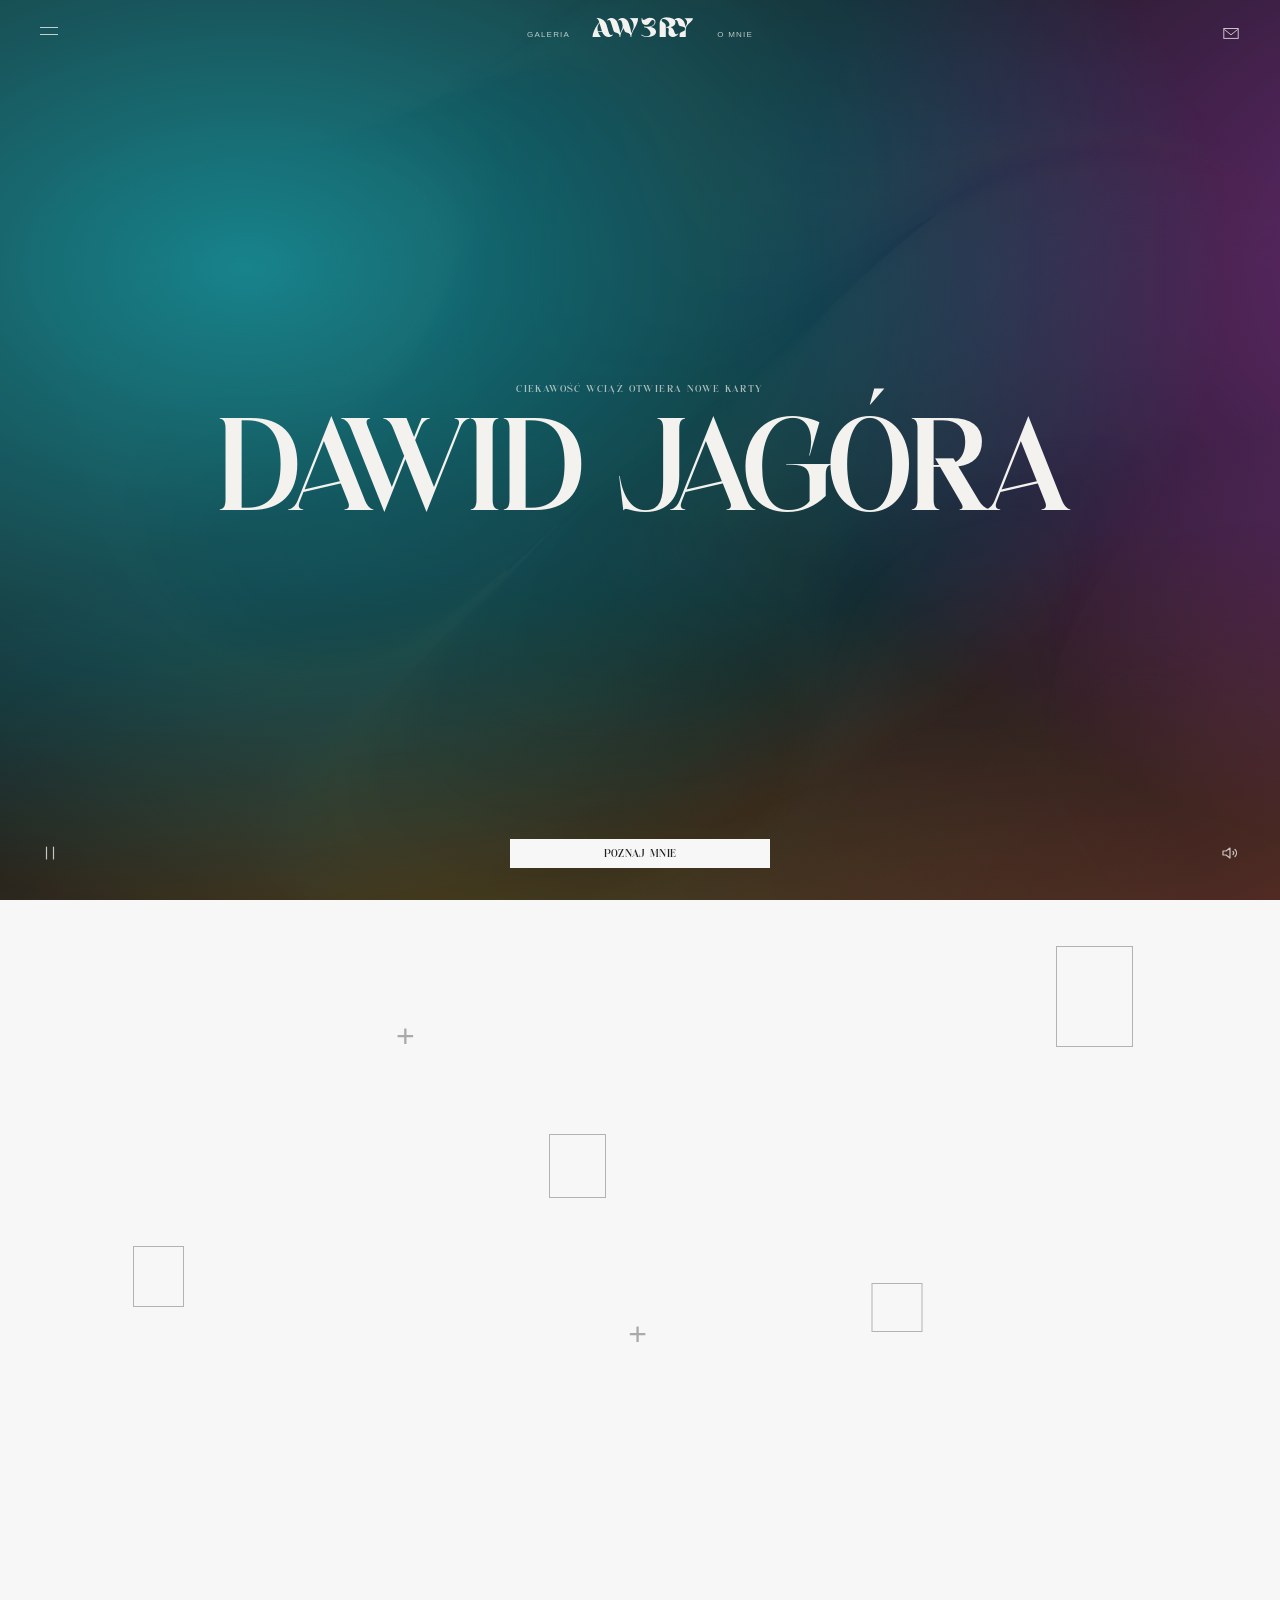
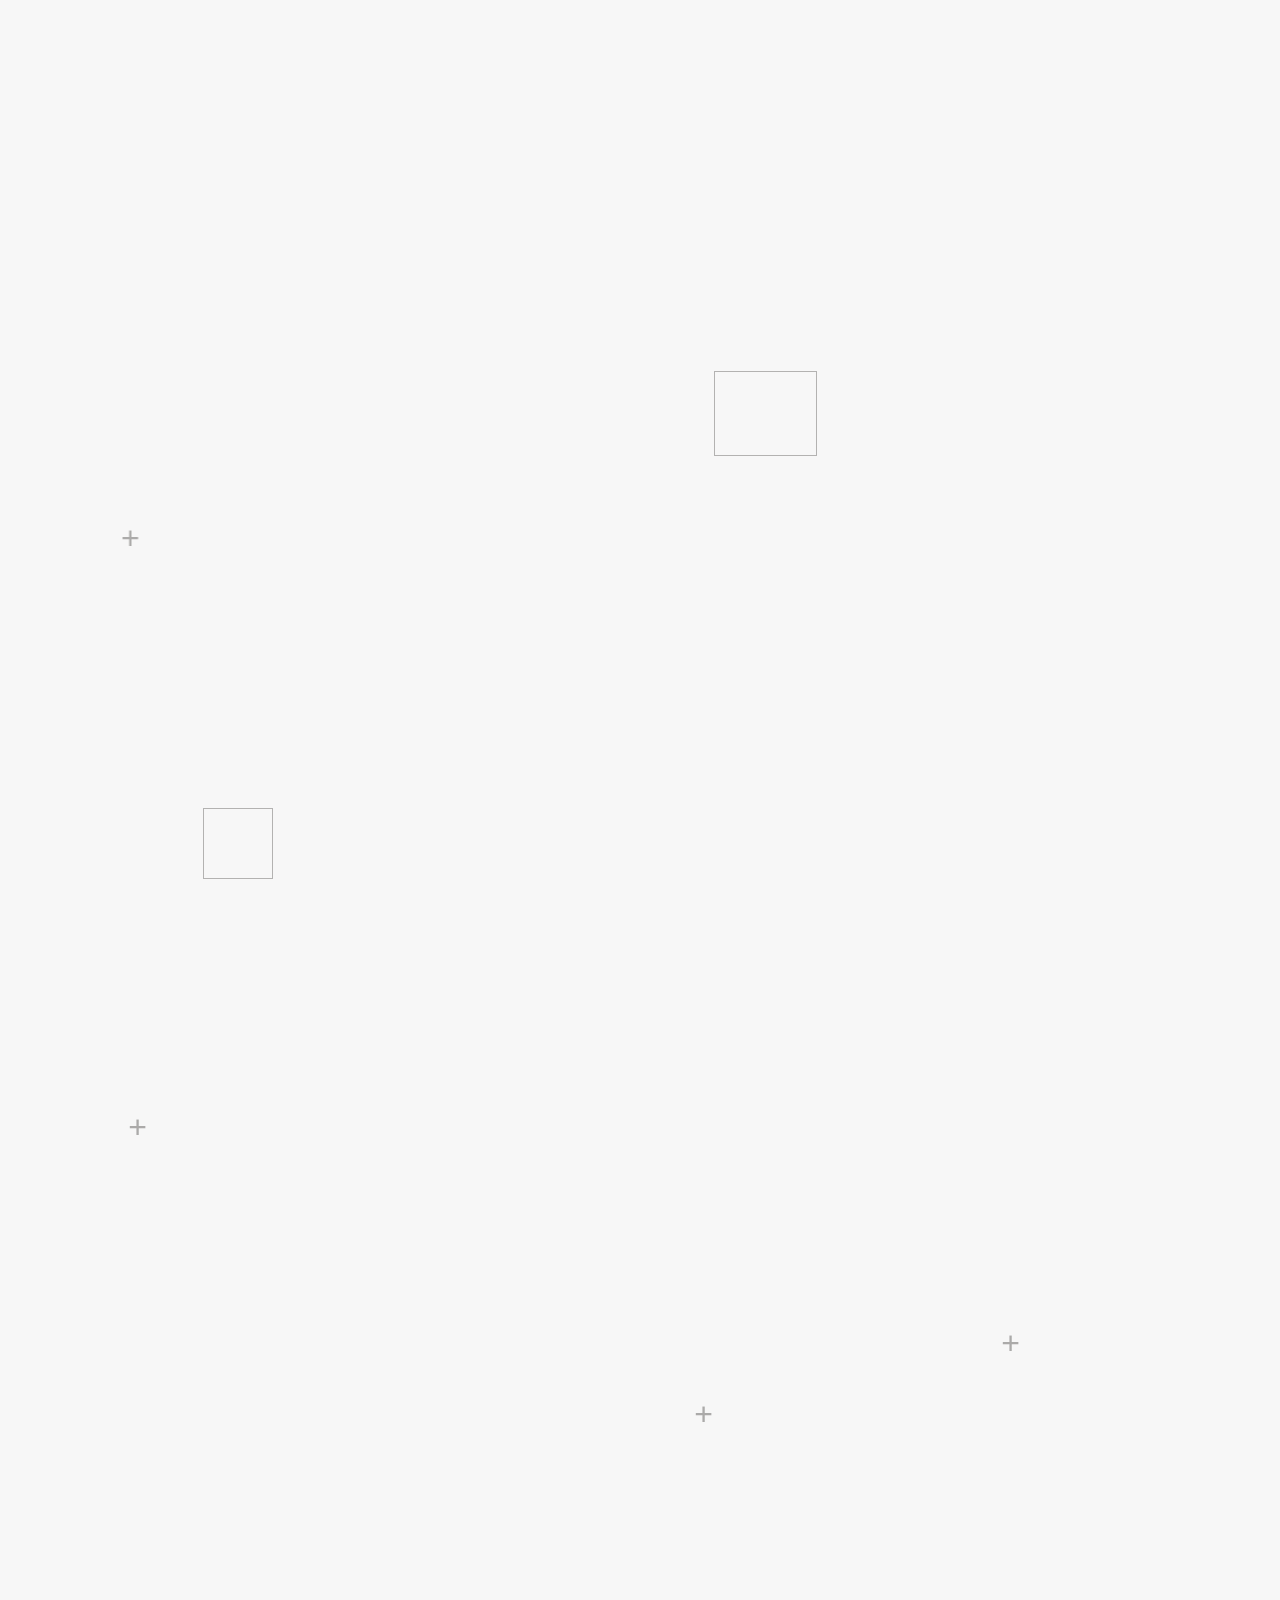
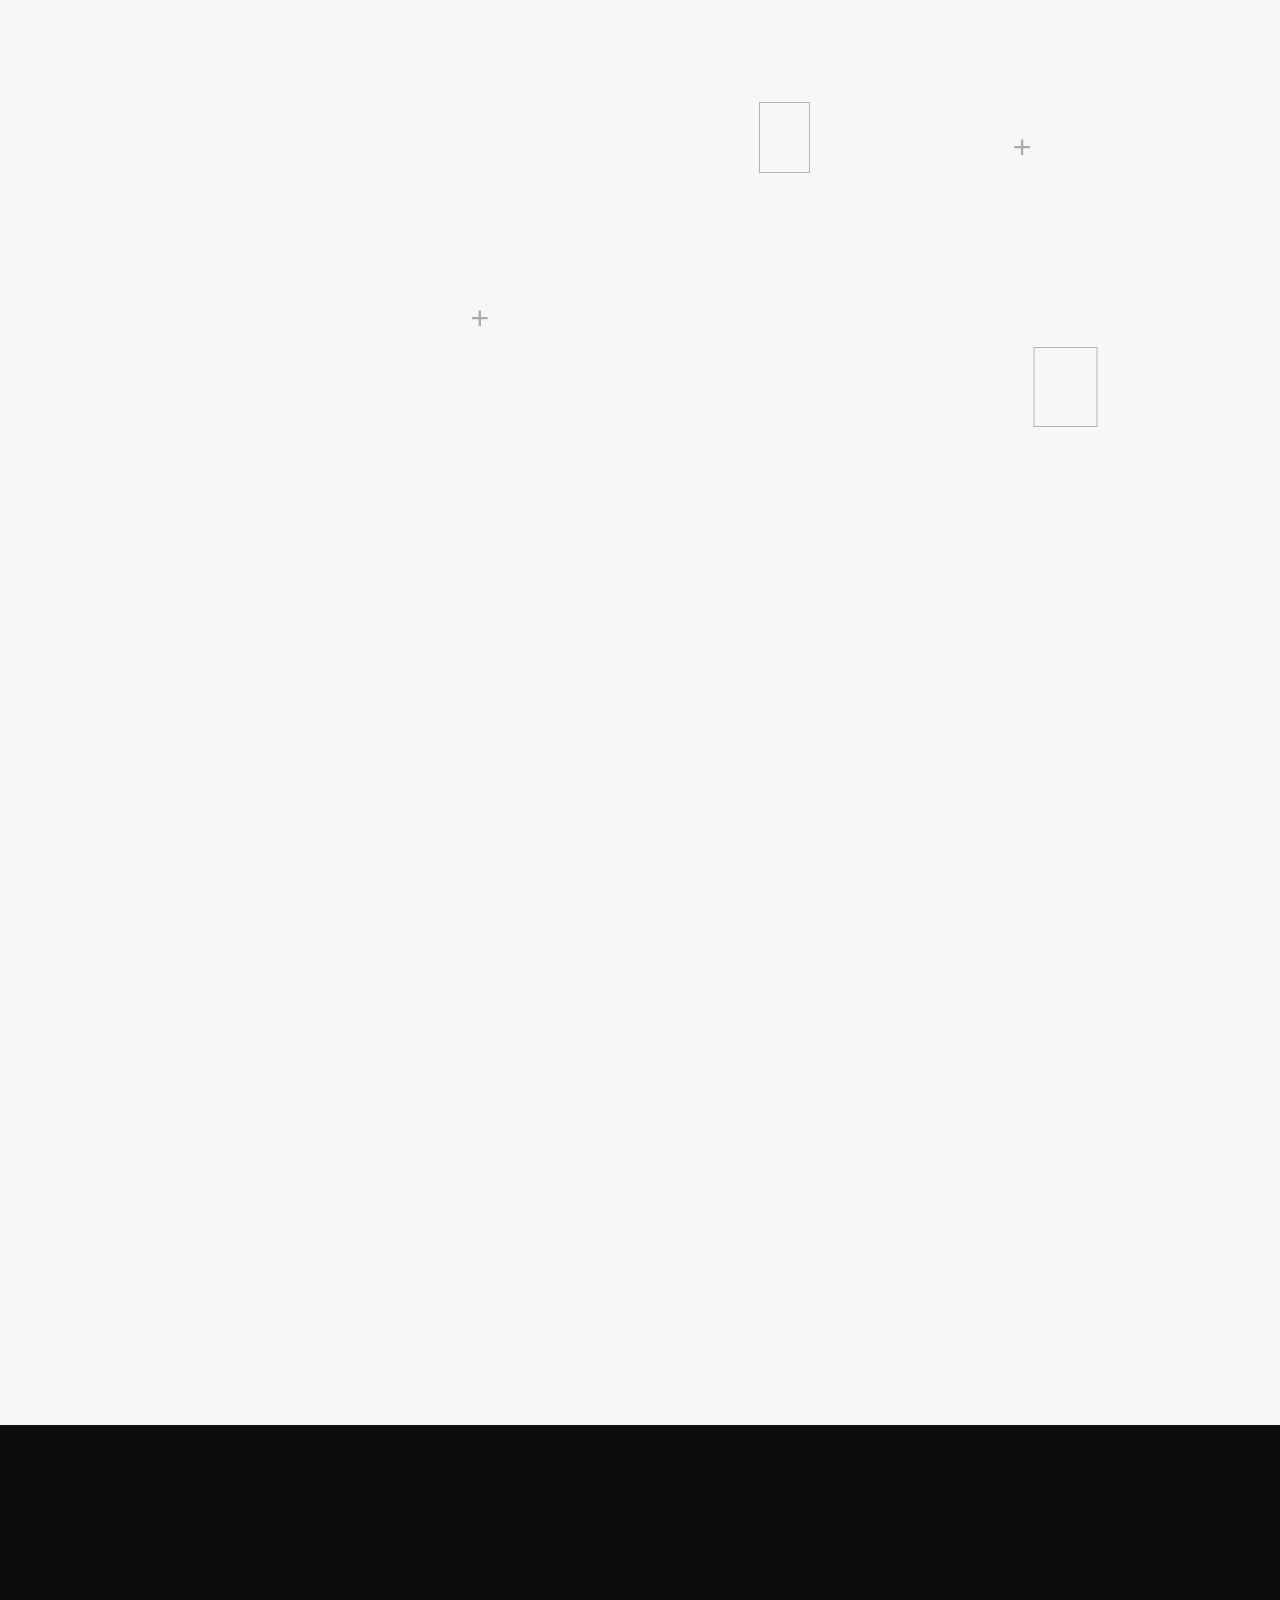
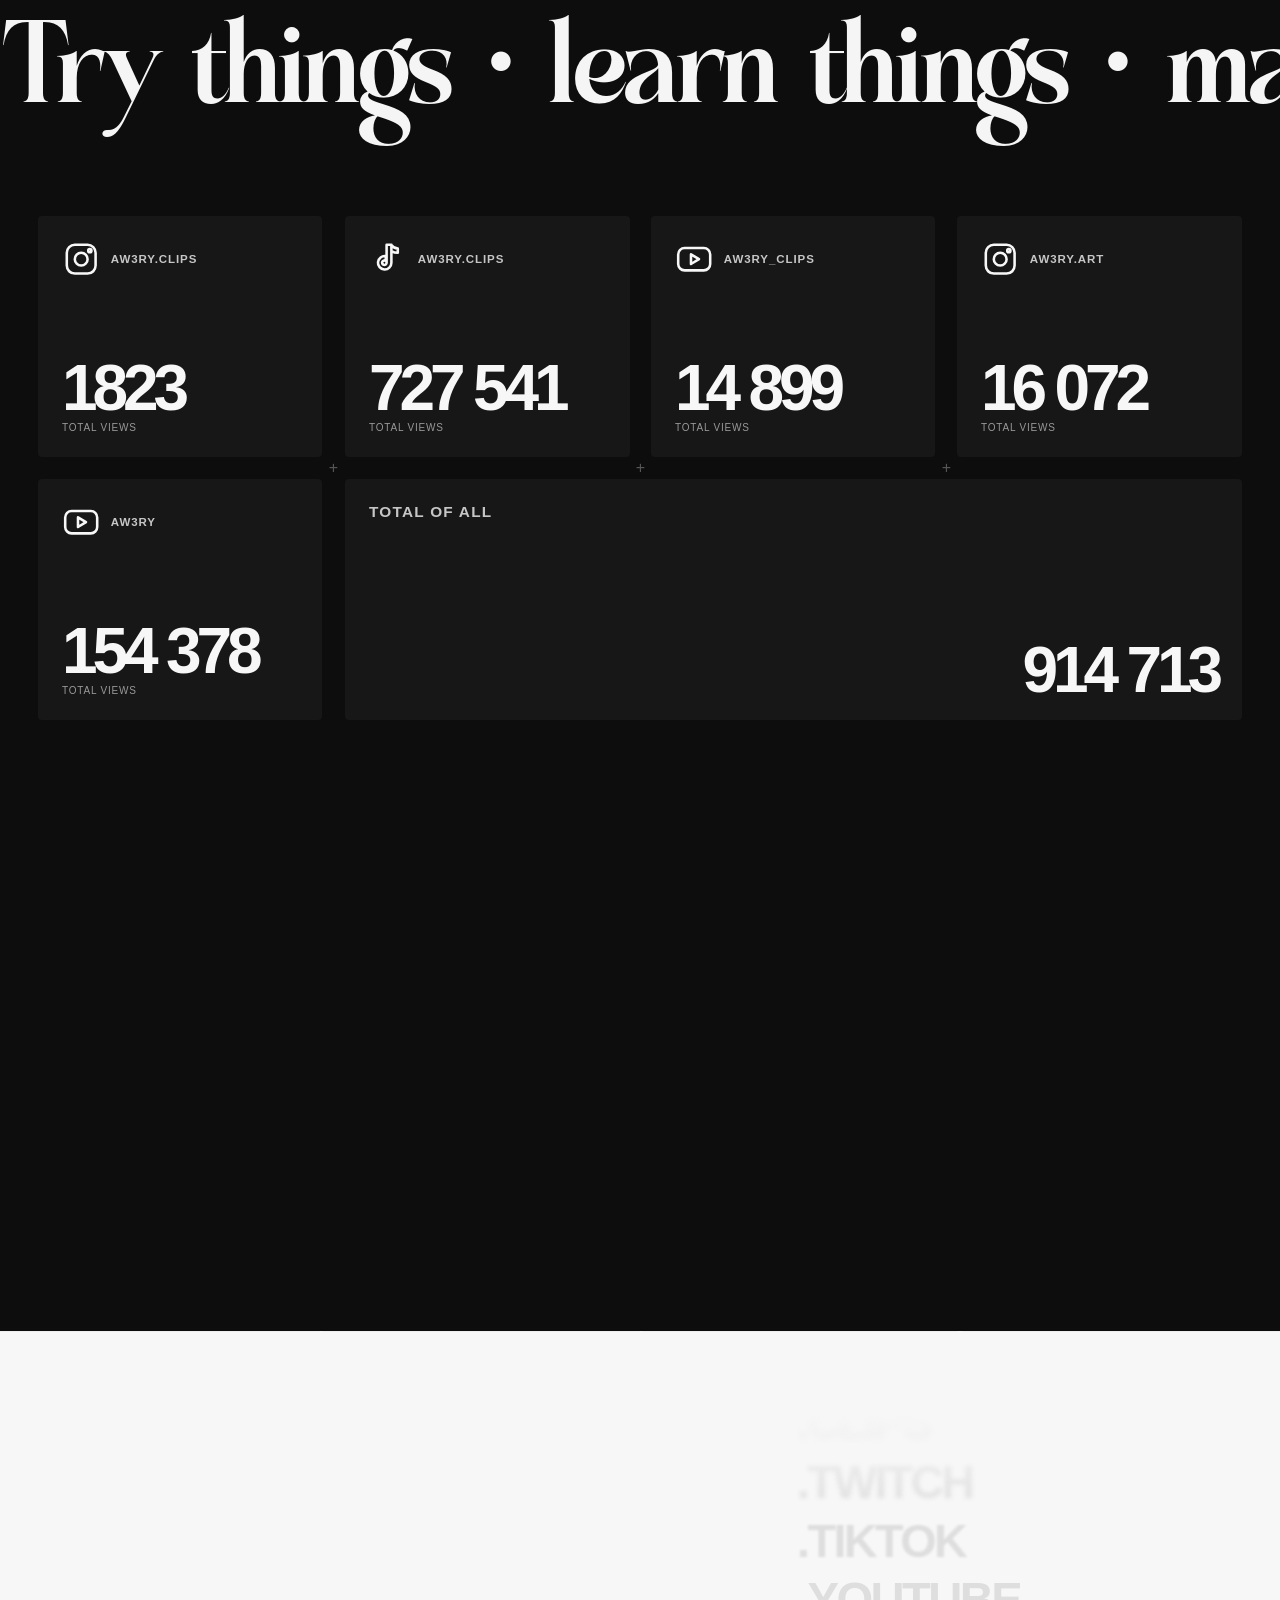
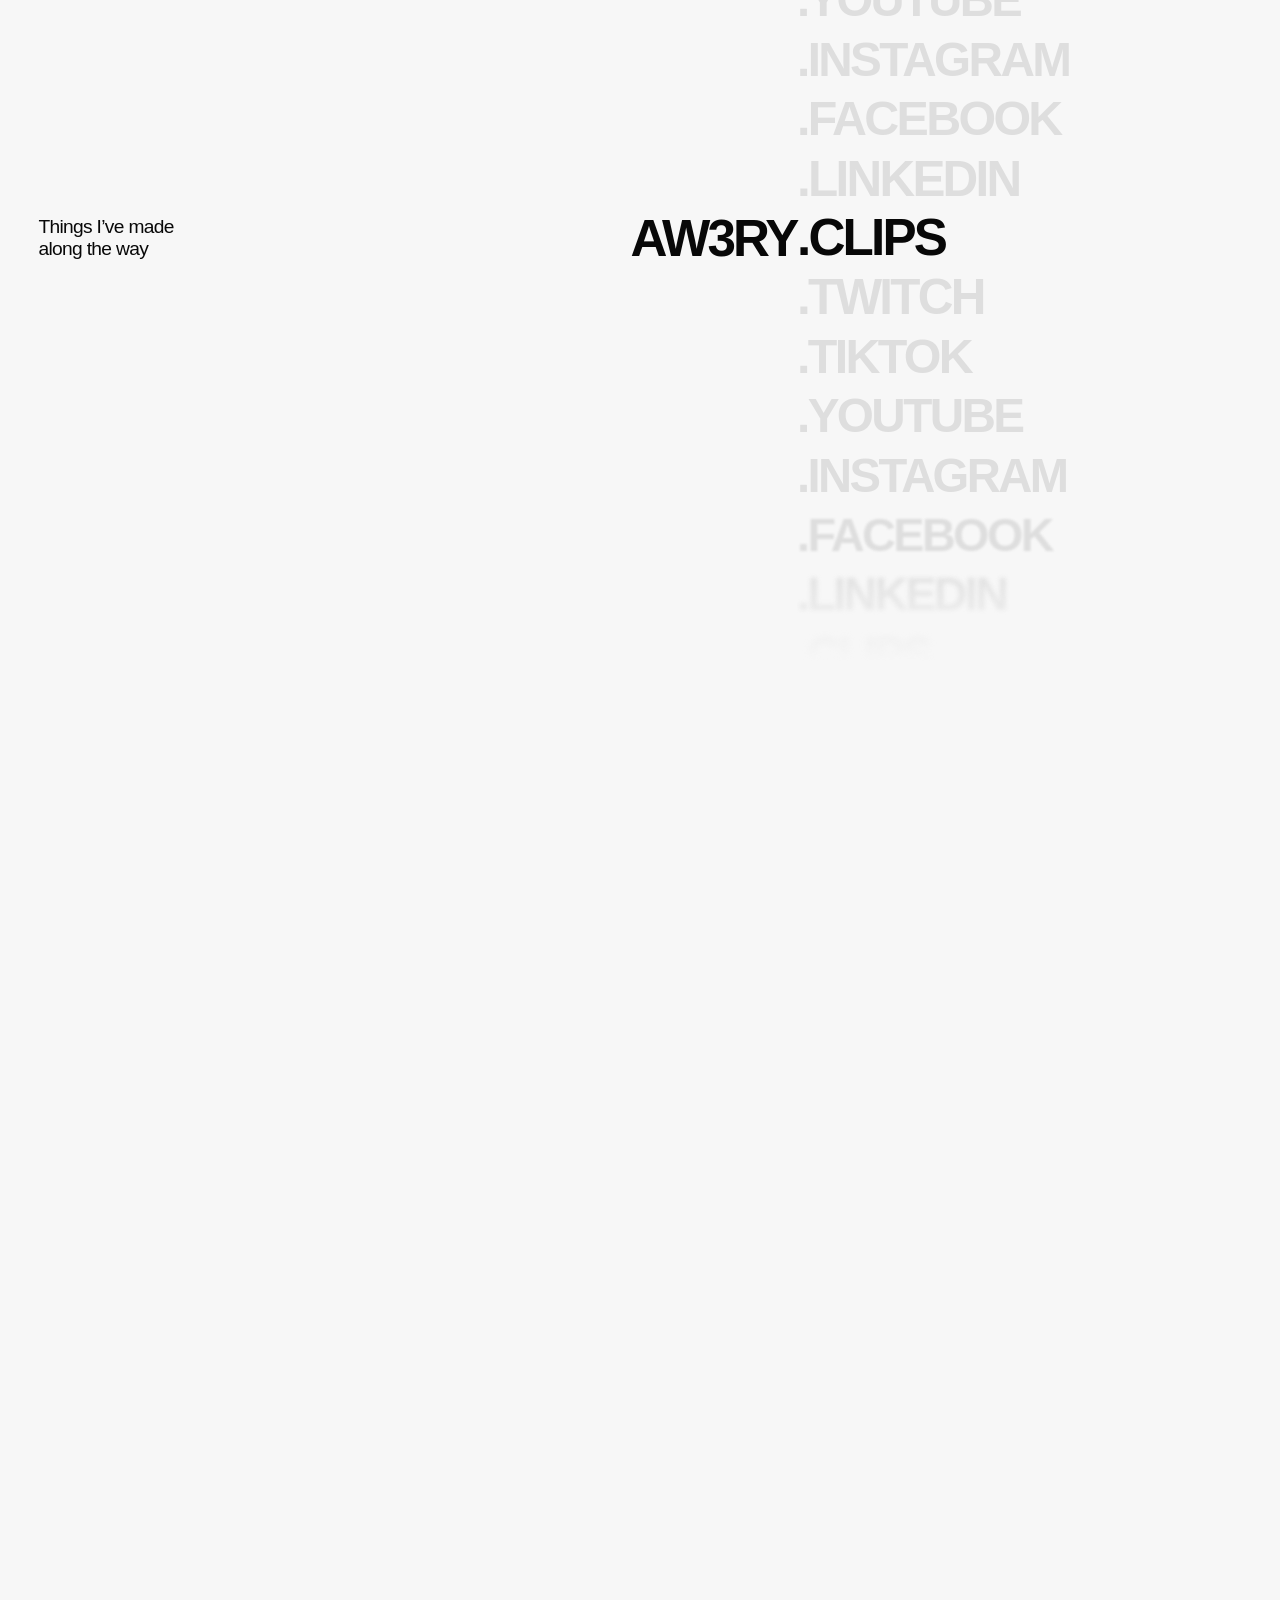
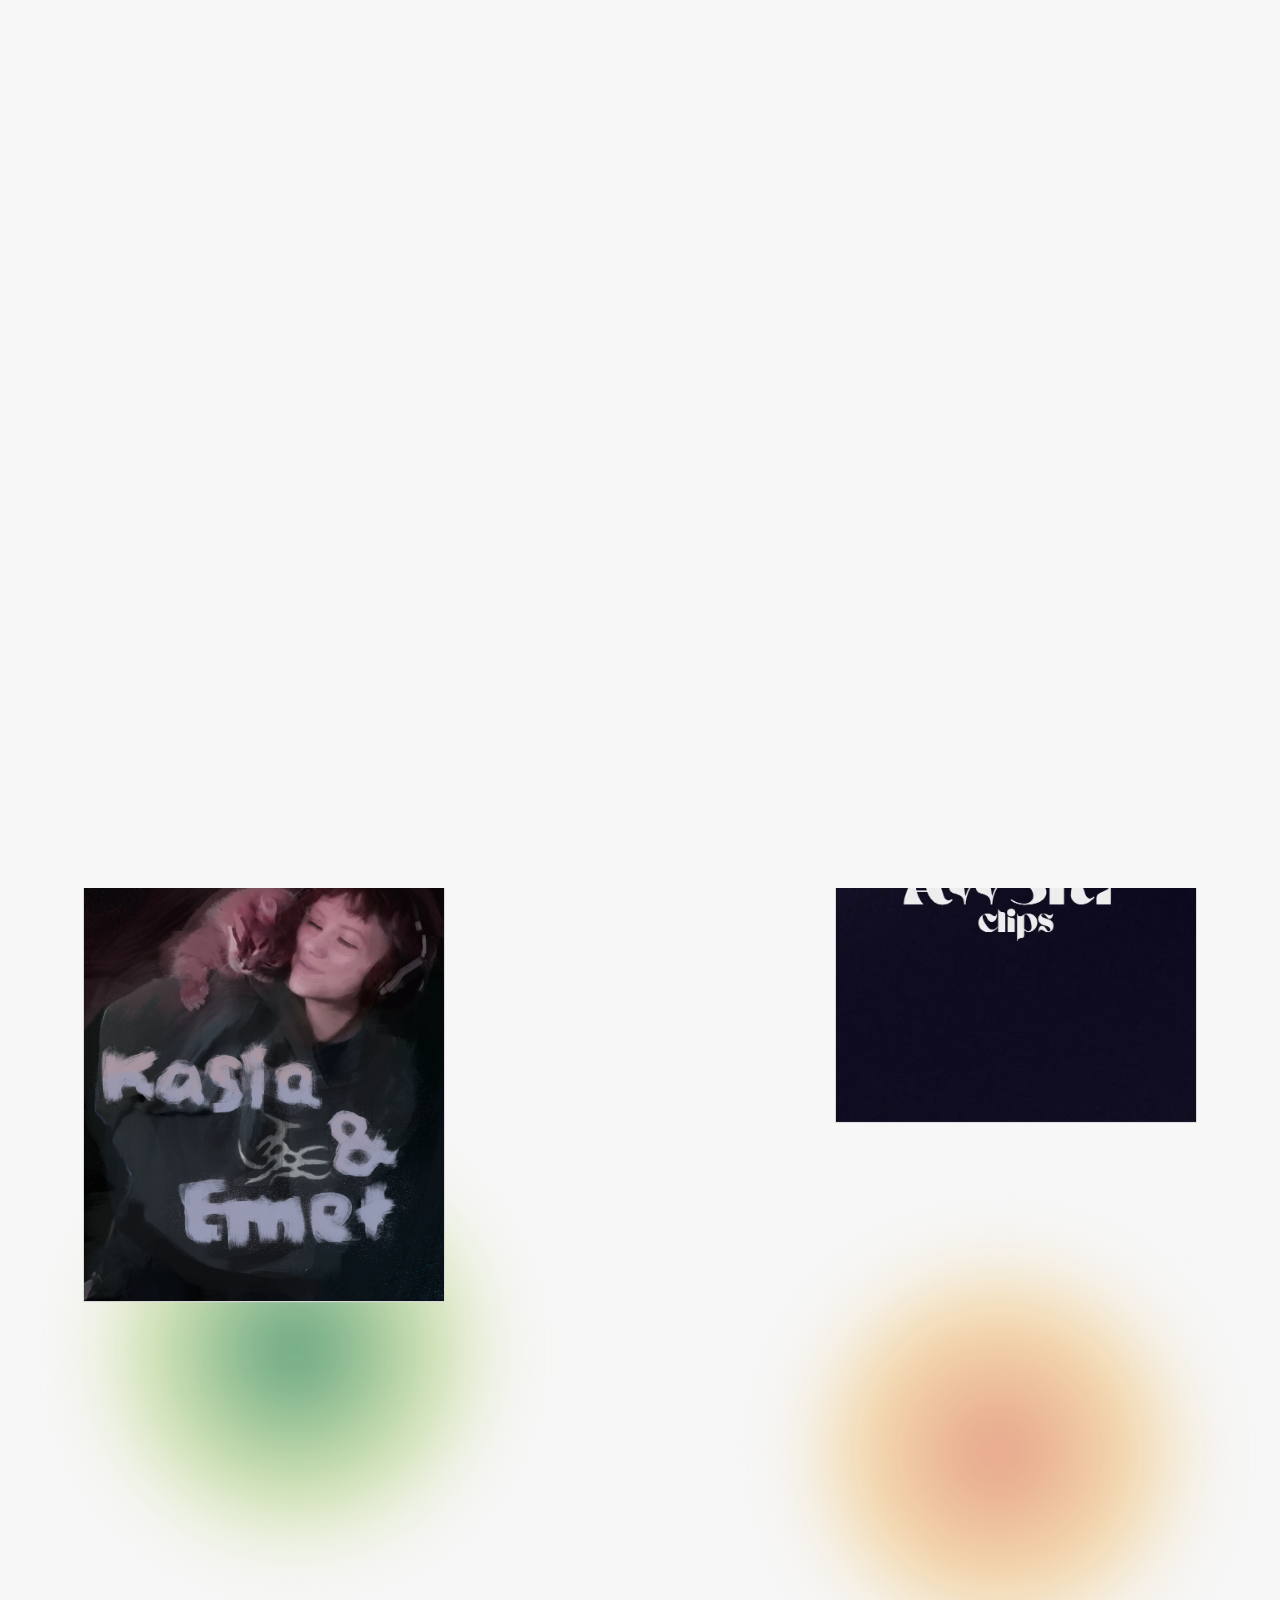
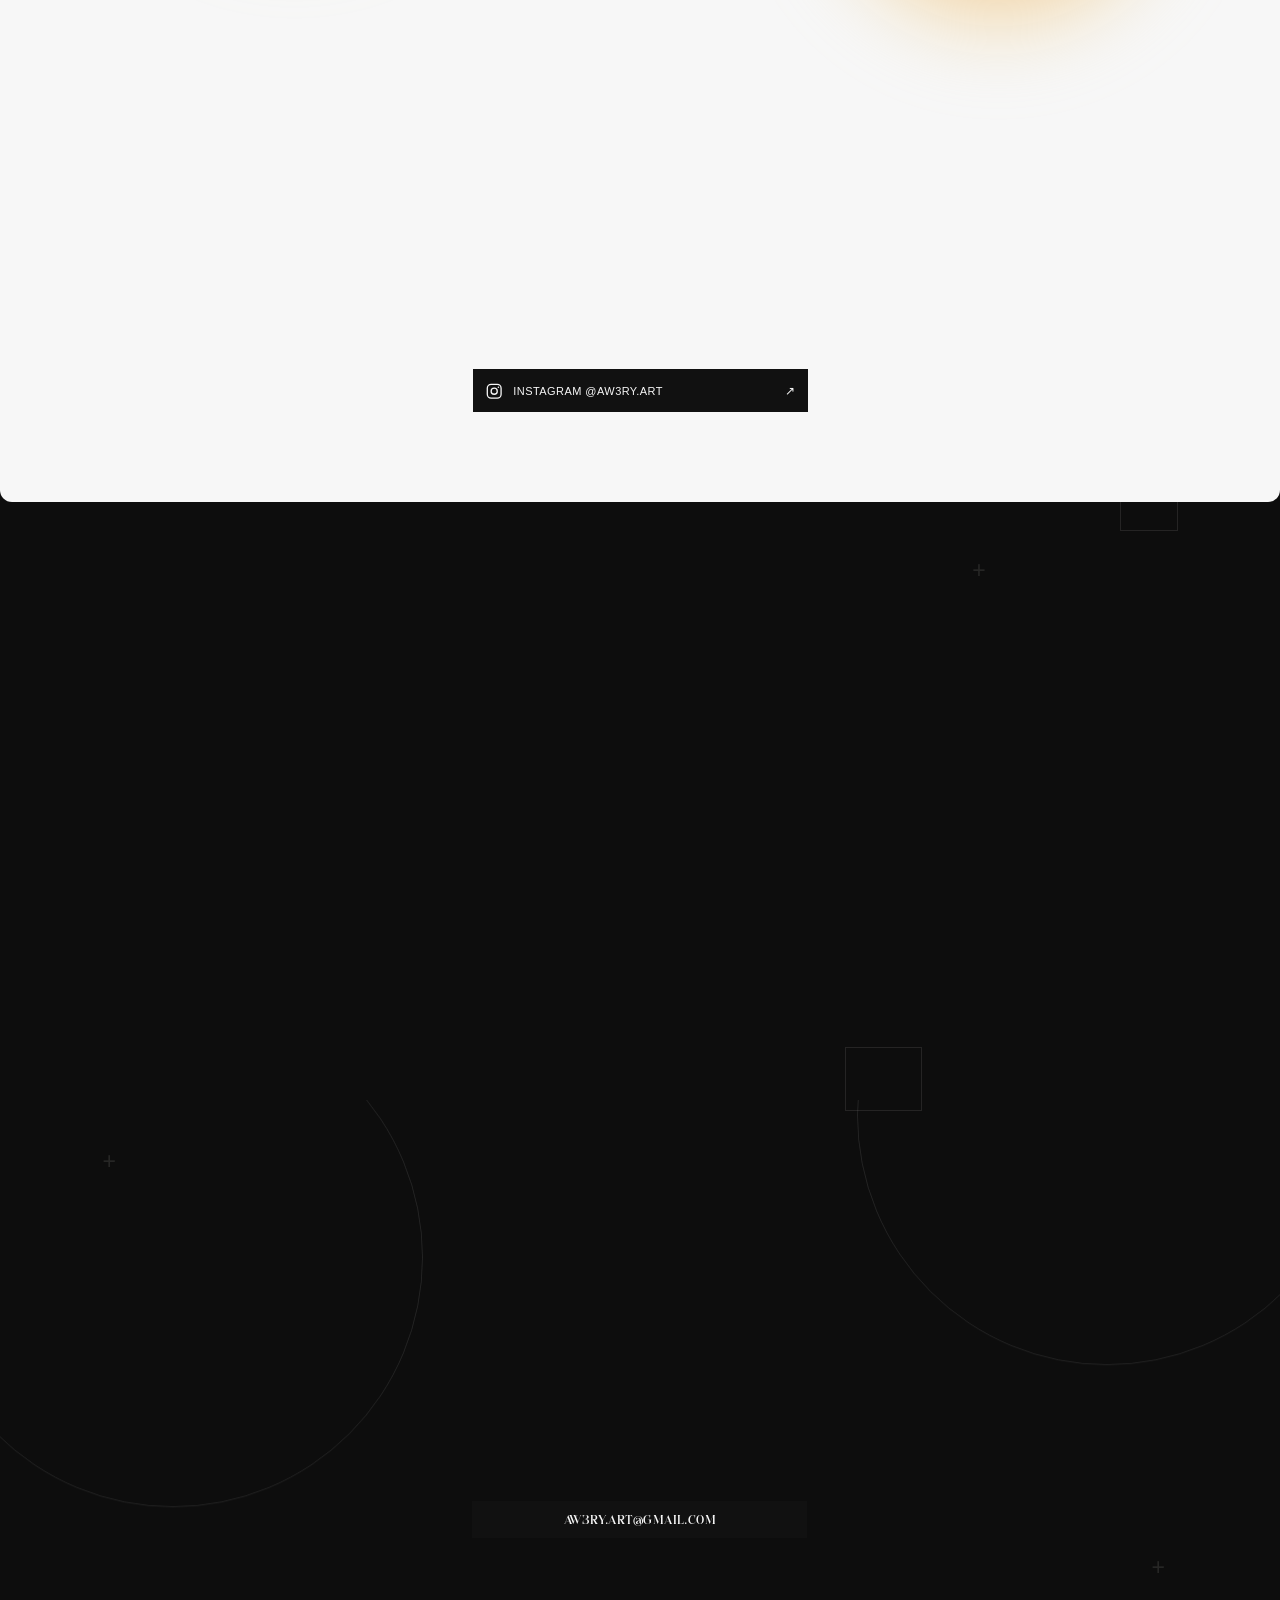
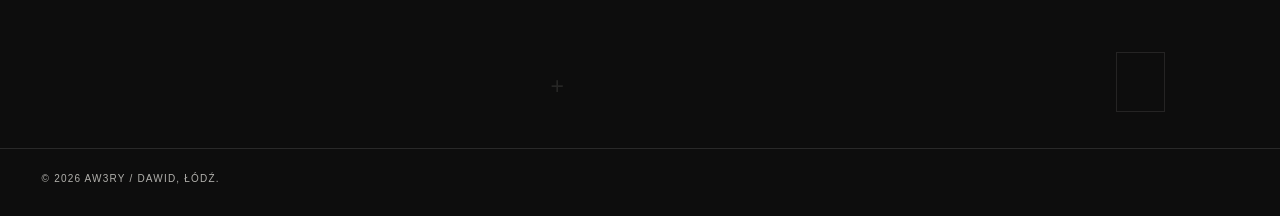
==== index.html @ f671dd40 "NEW 3.0" ====
<!doctype html>
<html lang="en">
<head>
  <meta charset="utf-8">
  <meta name="viewport" content="width=device-width, initial-scale=1.0">
  <meta name="theme-color" content="#f7f7f7">
  <meta name="robots" content="index, follow">
  <meta name="keywords" content="Dawid Jagóra, AW3RY, Łódź, personal website, photography, video editing, graphic design, 3D design, CNC, Unity, C#, learning">
  <title>Dawid Jagóra | AW3RY</title>
  <meta name="description" content="A personal corner of the internet by Dawid Jagóra — things I make, things I learn, and the many tabs currently open.">
  <meta name="author" content="Dawid Jagóra">
  <meta name="publisher" content="AW3RY">
  <link rel="canonical" href="https://aw3ry.art/">
  <link rel="sitemap" type="application/xml" href="/sitemap.xml">

  <meta name="geo.region" content="PL-LD">
  <meta name="geo.placename" content="Łódź">
  <meta name="geo.position" content="51.7592;19.4550">

  <meta property="og:type" content="website">
  <meta property="og:site_name" content="AW3RY">
  <meta property="og:locale" content="en_GB">
  <meta property="og:url" content="https://aw3ry.art/">
  <meta property="og:title" content="Dawid Jagóra | AW3RY">
  <meta property="og:description" content="A personal corner of the internet by Dawid Jagóra — things I make, things I learn, and the many tabs currently open.">
  <meta property="og:image" content="https://aw3ry.art/gallery/substance/zdjecie_5.webp">
  <meta property="og:image:alt" content="Automotive photography by Dawid Jagóra for AW3RY">


  <meta name="twitter:card" content="summary_large_image">
  <meta name="twitter:title" content="Dawid Jagóra | AW3RY">
  <meta name="twitter:description" content="A personal corner of the internet by Dawid Jagóra — things I make, things I learn, and the many tabs currently open.">
  <meta name="twitter:image" content="https://aw3ry.art/gallery/substance/zdjecie_5.webp">
  <meta name="twitter:image:alt" content="Automotive photography by Dawid Jagóra for AW3RY">

  <link rel="icon" href="assets/favicon/favicon.svg" type="image/svg+xml">
  <link rel="alternate icon" href="assets/favicon/favicon-96.png" type="image/png" sizes="96x96">

  <script src="js/preferences.js"></script>
  <link rel="stylesheet" href="css/style.css">

  <script type="application/ld+json">
  {
    "@context": "https://schema.org",
    "@type": "Person",
    "name": "Dawid Jagóra",
    "alternateName": "AW3RY",
    "url": "https://aw3ry.art/",
    "image": "https://aw3ry.art/assets/images/zdjecie_1.webp",
    "address": {
      "@type": "PostalAddress",
      "addressLocality": "Łódź",
      "addressRegion": "PL-LD",
      "addressCountry": "PL"
    },
    "email": "mailto:AW3RY.art@gmail.com",
    "sameAs": [
      "https://www.instagram.com/aw3ry.art/",
      "https://www.instagram.com/aw3ry.private/",
      "https://www.linkedin.com/in/dawidjag%C3%B3ra/",
      "https://www.facebook.com/Awery320?locale=pl_PL"
    ],
    "knowsAbout": ["Automotive Photography", "Graphic Design", "Video Editing", "3D Design", "CNC Machining", "3D Printing", "Unity", "C#"],
    "workLocation": {
      "@type": "Place",
      "address": {
        "@type": "PostalAddress",
        "addressLocality": "Łódź",
        "addressRegion": "PL-LD",
        "addressCountry": "PL"
      }
    }
  }
  </script>
  <script type="application/ld+json">
  {
    "@context": "https://schema.org",
    "@type": "WebSite",
    "name": "AW3RY",
    "alternateName": [
      "Dawid Jagóra",
      "Dawid Jagora"
    ],
    "@id": "https://aw3ry.art/",
    "url": "https://aw3ry.art/",
    "publisher": { "@type": "Person", "name": "Dawid Jagóra" },
    "hasPart": {
      "@type": "ImageGallery",
      "name": "AW3RY Gallery",
      "url": "https://aw3ry.art/gallery.html"
    }
  }
  </script>
</head>
<body>
  <div class="page-loader" aria-hidden="true">
    <div class="page-loader-brand">AW3RY</div>
  </div>

  <main lang="pl" class="page personal-home hero" id="top">
    <div class="hero-liquid-bg" aria-hidden="true">
      <canvas class="hero-flow-canvas"></canvas>
    </div>

    <header class="site-header" aria-label="Nagłówek strony">
      <div class="header-side header-side--left">
        <button class="menu-button" id="menuToggle" type="button" aria-label="Otwórz menu" aria-expanded="false" aria-controls="siteNav">
          <span></span>
          <span></span>
        </button>
      </div>

      <a class="header-link header-link--left" href="gallery.html" aria-label="Otwórz galerię">Galeria</a>

      <a class="logo" href="#top" aria-label="Strona główna AW3RY">AW3RY</a>

      <a class="header-link header-link--right" href="#about" aria-label="O Dawidzie">O mnie</a>

      <div class="header-side header-side--right">
        <a class="envelope-button" href="#contact" aria-label="Przejdź do kontaktu">
          <svg viewBox="0 0 20 20" aria-hidden="true" fill="none" stroke="currentColor" stroke-width="1.1">
            <rect x="2" y="5" width="16" height="11" />
            <path d="M2.5 6 10 12 17.5 6" />
          </svg>
        </a>
      </div>

      <aside class="driver-license-toast" id="driverLicenseToast">
        <button class="driver-license-toggle" type="button" aria-expanded="false" aria-controls="driverLicenseDetails">
          <span>Prawo jazdy</span>
          <span class="driver-license-toggle-progress">9%</span>
        </button>
        <div class="driver-license-toast-details" id="driverLicenseDetails" aria-hidden="true" inert>
          <div class="driver-license-toast-content">
            <h2 id="driver-license-title">Pomóż mi zdobyć prawo jazdy.</h2>
            <div class="driver-license-progress" aria-label="Postęp w zdobywaniu prawa jazdy">
              <div class="driver-license-bar" role="progressbar" aria-valuenow="9" aria-valuemin="0" aria-valuemax="100">
                <span class="driver-license-fill" style="width: 9%"></span>
              </div>
              <p class="driver-license-note">Praktyczny krok ku większej niezależności, mobilności i częstszym wypadom za kółkiem.</p>
              <a class="driver-license-support" href="https://buymeacoffee.com/aw3ryartw" target="_blank" rel="noopener noreferrer">Wesprzyj mój cel</a>
            </div>
          </div>
        </div>
      </aside>
    </header>

    <nav class="site-nav" id="siteNav" aria-label="Nawigacja główna">
      <div class="site-nav-panel">
        <a href="#about" style="--i:0">O mnie</a>
        <a href="#path" style="--i:1">Kilka ważnych momentów</a>
        <a href="#instagram" style="--i:2">Wybrane prace</a>
        <a href="#contact" style="--i:3">Napisz do mnie</a>
        <a href="#melancholia" data-melancholia-trigger style="--i:5">melancholia</a>

        <section class="site-nav-settings" aria-labelledby="site-settings-title">
          <h2 id="site-settings-title">Ustawienia</h2>
          <label class="site-setting-toggle" for="settingVisualizer">
            <span>Wizualizator</span>
            <input id="settingVisualizer" type="checkbox" data-preference="visualizerEnabled">
          </label>
          <label class="site-setting-toggle" for="settingMusic">
            <span>Muzyka</span>
            <input id="settingMusic" type="checkbox" data-preference="musicEnabled">
          </label>
          <label class="site-setting-toggle" for="settingVfx">
            <span>Efekty wizualne</span>
            <input id="settingVfx" type="checkbox" data-preference="vfxEnabled">
          </label>
          <label class="site-setting-toggle" for="settingPopup">
            <span>Powiadomienie o prawie jazdy</span>
            <input id="settingPopup" type="checkbox" data-preference="popupEnabled">
          </label>
          <label class="site-setting-volume" for="settingMusicVolume">
            <span>Głośność muzyki</span>
            <input id="settingMusicVolume" type="range" min="0" max="1" step="0.01" data-preference="volume">
          </label>
        </section>

        <div class="site-nav-footer" style="--i:6">
          <a href="TODO.html">© 2026 AW3RY / Dawid, Łódź.</a>
        </div>
      </div>
    </nav>

    <div class="media-controls" aria-label="Sterowanie animacją">
      <button class="media-button play-button" type="button" aria-label="Wstrzymaj animację" aria-pressed="false">
        <svg viewBox="0 0 20 20" aria-hidden="true" fill="none" stroke="currentColor" stroke-width="1.2" stroke-linecap="round" stroke-linejoin="round">
          <path class="pause-icon" d="M6.5 4v12M13.5 4v12" />
          <path class="play-icon" d="m7 4.5 8 5.5-8 5.5z" />
        </svg>
      </button>
    </div>

    <button class="media-button sound-button" type="button" aria-label="Wycisz muzykę" aria-pressed="false">
      <svg viewBox="0 0 20 20" aria-hidden="true" fill="none" stroke="currentColor" stroke-width="1.2" stroke-linecap="round" stroke-linejoin="round">
        <path d="M3 8v4h3l4 3V5L6 8H3z" />
        <path class="sound-wave" d="M13 8.5c1 1 1 2 0 3M15 6.5c2 2 2 5 0 7" />
        <path class="sound-slash" d="m14 8.5 4 4M18 8.5l-4 4" />
      </svg>
    </button>

    <section class="intro" aria-labelledby="intro-title">
      <p class="eyebrow">Ciekawość wciąż otwiera nowe karty</p>
        <h1 id="intro-title">Dawid Jagóra</h1>
    </section>

      <a class="intro-link" href="#about">Poznaj mnie</a>
  </main>
  <canvas class="music-visualizer" aria-hidden="true"></canvas>
  <aside class="music-player" aria-label="Music player">
    <div class="music-player-details" id="musicPlayerDetails" aria-hidden="true" inert>
      <div class="music-player-details-content">
        <a class="music-player-author" href="https://pixabay.com/pl/music/pu%C5%82apka-elit-motion-trap-motion-619695/" target="_blank" rel="noopener noreferrer">author <span aria-hidden="true">→</span></a>
        <div class="music-player-control-row">
          <div class="music-player-controls">
            <button class="music-player-button music-player-previous" type="button" aria-label="Previous track">
              <svg viewBox="0 0 20 20" aria-hidden="true" fill="currentColor"><path d="M5 4h2v12H5zm10 0v12L7 10z" /></svg>
            </button>
            <button class="music-player-button music-player-toggle" type="button" aria-label="Play music" aria-pressed="false">
              <svg class="music-player-play-icon" viewBox="0 0 20 20" aria-hidden="true" fill="currentColor"><path d="m6 3 11 7-11 7z" /></svg>
              <svg class="music-player-pause-icon" viewBox="0 0 20 20" aria-hidden="true" fill="currentColor"><path d="M5 4h4v12H5zm7 0h4v12h-4z" /></svg>
            </button>
            <button class="music-player-button music-player-next" type="button" aria-label="Next track">
              <svg viewBox="0 0 20 20" aria-hidden="true" fill="currentColor"><path d="M13 4h2v12h-2zM5 4l8 6-8 6z" /></svg>
            </button>
          </div>
          <div class="music-player-volume">
            <button class="music-player-button music-player-mute" type="button" aria-label="Mute music" aria-pressed="false">
              <svg viewBox="0 0 20 20" aria-hidden="true" fill="none" stroke="currentColor" stroke-width="1.3" stroke-linecap="round" stroke-linejoin="round">
                <path d="M2 8v4h3l4 3V5L5 8H2zM12 7c2 1.5 2 4.5 0 6M14 5c3 2.5 3 7.5 0 10" />
                <path class="music-player-muted-icon" d="m13 8 4 4m0-4-4 4" />
              </svg>
            </button>
            <input class="music-player-volume-slider" type="range" min="0" max="1" step="0.01" value="0.1" aria-label="Music volume" aria-valuetext="10%">
          </div>
        </div>
        <p class="music-player-status" aria-live="polite"></p>
      </div>
    </div>
    <button class="music-player-expand-toggle" type="button" aria-label="Open music player" aria-expanded="false" aria-controls="musicPlayerDetails">
    </button>
    <a class="music-player-tiktok" href="https://www.tiktok.com/@aw3ry.clips" target="_blank" rel="noopener noreferrer" aria-label="Open TikTok profile @aw3ry.clips">
      <svg viewBox="0 0 28 28" aria-hidden="true" fill="currentColor">
        <path d="M19.589 6.686a4.793 4.793 0 0 1-3.77-4.304V2h-3.156v13.672a2.896 2.896 0 0 1-2.888 2.9 2.896 2.896 0 0 1-2.888-2.9 2.896 2.896 0 0 1 2.888-2.9c.32 0 .63.05.92.15V9.7a6.1 6.1 0 0 0-.92-.07c-4.55 0-8.24 3.7-8.24 8.25s3.69 8.25 8.24 8.25c4.55 0 8.24-3.7 8.24-8.25V11a7.9 7.9 0 0 0 4.64 1.5V9.34a4.8 4.8 0 0 1-3.07-2.65z" />
      </svg>
    </a>
    <audio class="music-player-audio" preload="metadata" src="assets/music/SONG1.mp3" hidden></audio>
  </aside>

  <section class="section about about-feature tone-a" id="about">
    <div class="section-parallax-glow section-parallax-glow--about" aria-hidden="true">
      <span data-section-parallax-depth="0.12"></span>
      <span data-section-parallax-depth="0.2"></span>
    </div>
    <div class="about-parallax" aria-hidden="true">
      <canvas class="hero-flow-canvas about-flow-canvas" data-speed="0.35" aria-hidden="true"></canvas>
      <span class="about-parallax-shape about-parallax-frame" data-parallax-depth="0.18"></span>
      <span class="about-parallax-shape about-parallax-frame" data-parallax-depth="0.42"></span>
      <span class="about-parallax-shape about-parallax-frame" data-parallax-depth="0.27"></span>
      <span class="about-parallax-shape about-parallax-frame" data-parallax-depth="0.34"></span>
      <span class="about-parallax-shape about-parallax-frame" data-parallax-depth="0.52"></span>
      <span class="about-parallax-shape about-parallax-frame" data-parallax-depth="0.24"></span>
      <span class="about-parallax-shape about-parallax-frame" data-parallax-depth="0.16"></span>
      <span class="about-parallax-shape about-parallax-frame" data-parallax-depth="0.61"></span>
      <span class="about-parallax-shape about-parallax-plus" data-parallax-depth="0.58">+</span>
      <span class="about-parallax-shape about-parallax-plus" data-parallax-depth="0.32">+</span>
      <span class="about-parallax-shape about-parallax-plus" data-parallax-depth="0.72">+</span>
      <span class="about-parallax-shape about-parallax-plus" data-parallax-depth="0.22">+</span>
      <span class="about-parallax-shape about-parallax-plus" data-parallax-depth="0.46">+</span>
      <span class="about-parallax-shape about-parallax-plus" data-parallax-depth="0.38">+</span>
      <span class="about-parallax-shape about-parallax-plus" data-parallax-depth="0.64">+</span>
      <span class="about-parallax-shape about-parallax-plus" data-parallax-depth="0.28">+</span>
      <span class="about-parallax-shape about-parallax-plus" data-parallax-depth="0.13">+</span>
      <span class="about-parallax-shape about-parallax-plus" data-parallax-depth="0.55">+</span>
      <span class="about-parallax-shape about-parallax-plus" data-parallax-depth="0.83">+</span>
    </div>
    <div class="section-head">
      <h2 class="section-title" aria-label="Jestem Dawid. Twórcą wizualnym i osobą stojącą za AW3RY.">
          <span class="about-title-line">Jestem Dawid.</span>
          <span class="about-title-line">Ciekawość pcha mnie do nowych rzeczy.</span>
      </h2>
    </div>

    <div class="about-grid">
      <div class="about-copy">
        <div class="about-copy-scroll">
          <div class="about-story-panel" id="aboutStoryPanel" aria-labelledby="aboutStoryTitle">
            <h2 class="visually-hidden" id="aboutStoryTitle" tabindex="-1">Poznaj mnie bliżej</h2>
            <div class="about-story-grid">
              <section aria-labelledby="aboutStoryWho" data-about-story-parallax="0.22">
                <h3 class="visually-hidden" id="aboutStoryWho">Kim jestem</h3>
                <p class="about-story-preview">Jestem Dawid z Łodzi. Najczęściej znajdziesz mnie z aparatem albo przy montażu wideo.</p>
                <div class="about-story-detail" id="aboutStoryWhoDetail" aria-hidden="true" inert>
                  <p>Lubię łączyć kreatywne myślenie z technicznym podejściem i testować nowe narzędzia. Najwięcej frajdy daje mi zamiana pomysłu w coś konkretnego — zdjęcie, film albo dopracowany detal.</p>
                </div>
                <button class="about-read-more about-story-toggle" type="button" data-about-story-toggle aria-expanded="false" aria-controls="aboutStoryWhoDetail">
                  <span data-about-story-toggle-label>Czytaj dalej</span>
                  <span data-about-story-toggle-icon aria-hidden="true">↗</span>
                </button>
              </section>
              <section aria-labelledby="aboutStoryWork" data-about-story-parallax="-0.18">
                <h3 class="visually-hidden" id="aboutStoryWork">Co robię</h3>
                <p class="about-story-preview">Fotografuję, montuję filmy i rozwijam warsztat, ucząc się nowych narzędzi.</p>
                <div class="about-story-detail" id="aboutStoryWorkDetail" aria-hidden="true" inert>
                  <p>Uczę się projektowania i druku 3D, CNC, Unity oraz C#, a zdobytą wiedzę sprawdzam w praktyce przy własnych i szkolnych projektach. Lubię łączyć różne narzędzia i sprawdzać, co można z nich zbudować, zamiast kończyć na samej teorii.</p>
                </div>
                <button class="about-read-more about-story-toggle" type="button" data-about-story-toggle aria-expanded="false" aria-controls="aboutStoryWorkDetail">
                  <span data-about-story-toggle-label>Czytaj dalej</span>
                  <span data-about-story-toggle-icon aria-hidden="true">↗</span>
                </button>
              </section>
              <section aria-labelledby="aboutStoryFuture" data-about-story-parallax="0.26">
                <h3 class="visually-hidden" id="aboutStoryFuture">Kim chcę zostać</h3>
                <p class="about-story-preview">Chcę rozwijać się jako twórca wizualny łączący fotografię, wideo, grafikę i technologię.</p>
                <div class="about-story-detail" id="aboutStoryFutureDetail" aria-hidden="true" inert>
                  <p>Zależy mi na projektach, które nie tylko dobrze wyglądają, ale też opowiadają historię i mają konkretny cel. Chcę łączyć obraz, technologię i nowe umiejętności w coraz bardziej dopracowane realizacje.</p>
                </div>
                <button class="about-read-more about-story-toggle" type="button" data-about-story-toggle aria-expanded="false" aria-controls="aboutStoryFutureDetail">
                  <span data-about-story-toggle-label>Czytaj dalej</span>
                  <span data-about-story-toggle-icon aria-hidden="true">↗</span>
                </button>
              </section>
            </div>
          </div>
        </div>
      </div>
    </div>

  </section>

  <div class="future-transition" aria-hidden="true">
    <div class="future-transition-block future-transition-block--one"></div>
    <div class="future-transition-block future-transition-block--two"></div>
    <div class="future-transition-block future-transition-block--three"></div>
    <div class="future-transition-block future-transition-block--four"></div>
  </div>

  <section class="future-goals" id="path" aria-labelledby="future-title">
    <div class="section-parallax-glow section-parallax-glow--future" aria-hidden="true">
      <span data-section-parallax-depth="0.1"></span>
      <span data-section-parallax-depth="0.18"></span>
    </div>
    <h2 class="visually-hidden" id="future-title">A few plot points from Dawid's life so far</h2>
    <div class="future-marquee" aria-hidden="true">
      <div class="future-marquee-track">
        <span>Try things · learn things · make things · repeat · </span>
        <span>Try things · learn things · make things · repeat · </span>
      </div>
    </div>
    <div class="future-goals-grid">
      <div class="future-goal-cell">
        <div class="future-goal-card future-goal-card--stat" aria-hidden="true">
          <div class="future-goal-stat" data-social-stat="instagram" data-social-url="https://www.instagram.com/aw3ry.clips/">
            <div class="future-goal-platform-heading">
              <span class="future-goal-platform-icon" aria-hidden="true">
                <svg viewBox="0 0 24 24"><rect x="3" y="3" width="18" height="18" rx="5"></rect><circle cx="12" cy="12" r="4"></circle><circle cx="17.4" cy="6.7" r="1"></circle></svg>
              </span>
              <span class="future-goal-platform-name">AW3RY.CLIPS</span>
            </div>
            <strong data-social-value="—">—</strong><small>total views</small>
          </div>
        </div>
      </div>
      <div class="future-goal-cell">
        <div class="future-goal-card future-goal-card--stat" aria-hidden="true">
          <div class="future-goal-stat" data-social-stat="tiktok" data-social-url="https://www.tiktok.com/@aw3ry.clips">
            <div class="future-goal-platform-heading">
              <span class="future-goal-platform-icon" aria-hidden="true">
                <svg viewBox="0 0 24 24"><path d="M14 3v11.2a4.2 4.2 0 1 1-3.5-4.1v3a1.4 1.4 0 1 0 .5 1.1V3h3v.1a5.5 5.5 0 0 0 4 2.3V8a8.2 8.2 0 0 1-4-1.1V3Z"></path></svg>
              </span>
              <span class="future-goal-platform-name">AW3RY.CLIPS</span>
            </div>
            <strong data-social-value="—">—</strong><small>total views</small>
          </div>
        </div>
      </div>
      <div class="future-goal-cell">
        <div class="future-goal-card future-goal-card--stat" aria-hidden="true">
          <div class="future-goal-stat" data-social-stat="youtube" data-social-url="https://www.youtube.com/@AW3RY_CLIPS">
            <div class="future-goal-platform-heading">
              <span class="future-goal-platform-icon" aria-hidden="true">
                <svg viewBox="0 0 24 24"><rect x="2" y="5" width="20" height="14" rx="4"></rect><path d="m10 9 5 3-5 3Z"></path></svg>
              </span>
              <span class="future-goal-platform-name">AW3RY_CLIPS</span>
            </div>
            <strong data-social-value="—">—</strong><small>total views</small>
          </div>
        </div>
      </div>
      <div class="future-goal-cell">
        <div class="future-goal-card future-goal-card--stat" aria-hidden="true">
          <div class="future-goal-stat" data-social-stat="instagram-reels" data-social-url="https://www.instagram.com/aw3ry.art/">
            <div class="future-goal-platform-heading">
              <span class="future-goal-platform-icon" aria-hidden="true">
                <svg viewBox="0 0 24 24"><rect x="3" y="3" width="18" height="18" rx="5"></rect><circle cx="12" cy="12" r="4"></circle><circle cx="17.4" cy="6.7" r="1"></circle></svg>
              </span>
              <span class="future-goal-platform-name">AW3RY.ART</span>
            </div>
            <strong data-social-value="—">—</strong><small>total views</small>
          </div>
        </div>
      </div>
      <div class="future-goal-cell">
        <div class="future-goal-card future-goal-card--stat" aria-hidden="true">
          <div class="future-goal-stat" data-social-stat="youtube-shorts" data-social-url="https://www.youtube.com/@AW3RY">
            <div class="future-goal-platform-heading">
              <span class="future-goal-platform-icon" aria-hidden="true">
                <svg viewBox="0 0 24 24"><rect x="2" y="5" width="20" height="14" rx="4"></rect><path d="m10 9 5 3-5 3Z"></path></svg>
              </span>
              <span class="future-goal-platform-name">AW3RY</span>
            </div>
            <strong data-social-value="—">—</strong><small>total views</small>
          </div>
        </div>
      </div>
      <div class="future-goal-cell future-goal-cell--total">
        <div class="future-goal-card future-goal-card--stat" aria-hidden="true">
          <div class="future-goal-stat future-goal-stat--total" data-social-stat="total">
            <span class="future-goal-platform-name">TOTAL OF ALL</span>
            <strong data-social-value="—">—</strong>
          </div>
        </div>
      </div>
    </div>
  </section>

  <div class="future-transition future-transition--light" aria-hidden="true">
    <div class="future-transition-pattern">
      <div class="future-transition-block future-transition-block--one"></div>
      <div class="future-transition-block future-transition-block--two"></div>
      <div class="future-transition-block future-transition-block--three"></div>
      <div class="future-transition-block future-transition-block--four"></div>
    </div>
  </div>

  <section class="social-showcase" aria-labelledby="social-showcase-heading">
    <div class="social-showcase-sticky">
      <h2 class="social-showcase-title" id="social-showcase-heading">Things I’ve made<br>along the way</h2>
      <div class="social-combination">
        <span class="social-brand" aria-hidden="true">AW3RY</span>
        <div class="social-list-window">
          <div class="social-title-track" aria-hidden="true"></div>
          <ul class="visually-hidden" aria-label="Profile społecznościowe AW3RY"></ul>
        </div>
      </div>
    </div>
  </section>

  <section class="section photography tone-b instagram-feature" id="instagram">
    <div class="section-head">
      <h2 class="section-title" aria-label="Selected from Gallery">
        <span class="about-title-line">Selected from</span>
        <span class="about-title-line">Gallery</span>
      </h2>
    </div>
    <div class="instagram-layout-preserver">
      <div class="instagram-layout-grid">
        <article class="instagram-layout-item" data-instagram-parallax="0.22">
          <a class="instagram-post" href="gallery.html" aria-label="View fanart in the gallery">
            <img loading="lazy" src="assets/images/Fanart.png" alt="Fanart illustration with lettering for Kasia and Emily">
            <div class="instagram-layout-caption">Fanart</div>
          </a>
        </article>
        <article class="instagram-layout-item" data-instagram-parallax="0.46">
          <a class="instagram-post" href="gallery.html" aria-label="View photography in the gallery">
            <img loading="lazy" src="assets/images/Photography.webp" alt="Beige Lexus LS400 automotive photography">
            <div class="instagram-layout-caption">Photography</div>
          </a>
        </article>
        <article class="instagram-layout-item" data-instagram-parallax="0.3">
          <a class="instagram-post" href="gallery.html" aria-label="View shorts in the gallery">
            <img loading="lazy" src="assets/images/shorts.webp" alt="AW3RY Clips title card">
            <div class="instagram-layout-caption">Shorts</div>
          </a>
        </article>
      </div>
    </div>
  </section>

  <p class="services-coming-soon" id="servicesComingSoon" role="status" aria-live="polite" hidden></p>
  <div class="closing-atmosphere" data-section-parallax-range="700" data-section-cutoff-start="0.22" data-section-cutoff-end="1.15">
    <div class="section-parallax-glow closing-atmosphere-glow" aria-hidden="true">
      <span data-section-parallax-depth="0.2"></span>
      <span data-section-parallax-depth="0.32"></span>
      <span data-section-parallax-depth="0.14"></span>
      <span data-section-parallax-depth="0.26"></span>
    </div>
    <div class="closing-atmosphere-pattern" aria-hidden="true">
      <span class="closing-pattern-frame" data-section-parallax-depth="0.19"></span>
      <span class="closing-pattern-frame" data-section-parallax-depth="0.304"></span>
      <span class="closing-pattern-frame" data-section-parallax-depth="0.133"></span>
      <span class="closing-pattern-plus" data-section-parallax-depth="0.247">+</span>
      <span class="closing-pattern-plus" data-section-parallax-depth="0.19">+</span>
      <span class="closing-pattern-plus" data-section-parallax-depth="0.304">+</span>
      <span class="closing-pattern-plus" data-section-parallax-depth="0.133">+</span>
    </div>
    <div class="closing-atmosphere-content">
    <section class="section services tone-a" id="services">
      <a class="services-instagram-link about-read-more cursor-glow-target" href="https://www.instagram.com/aw3ry.art/" target="_blank" rel="noopener noreferrer" aria-label="Open Instagram profile aw3ry.art">
        <svg class="services-instagram-icon" viewBox="0 0 24 24" aria-hidden="true" focusable="false">
          <rect x="3" y="3" width="18" height="18" rx="5"></rect>
          <circle cx="12" cy="12" r="4"></circle>
          <circle class="services-instagram-icon-dot" cx="17.5" cy="6.8" r="1"></circle>
        </svg>
        <span>Instagram <span class="services-instagram-handle">@aw3ry.art</span></span>
        <span class="services-instagram-arrow" aria-hidden="true">↗</span>
      </a>
    </section>

  <style>
    .camera-showcase {
      display: none !important;
    }
  </style>

    <section class="section contact tone-b" id="contact">
      <div class="section-parallax-glow contact-circles" aria-hidden="true">
        <span class="contact-circle contact-circle--left" data-section-parallax-depth="0.22"></span>
        <span class="contact-circle contact-circle--right" data-section-parallax-depth="0.3"></span>
      </div>
      <div class="contact-inner">
        <h2 class="contact-title">Last tab.<br>Say hello.</h2>
        <a href="mailto:AW3RY.art@gmail.com" class="contact-email about-read-more cursor-glow-target">AW3RY.art@gmail.com</a>

        <div class="contact-links">
          <div>
            <p class="section-eyebrow">Dawid</p>
            <a href="https://www.instagram.com/aw3ry.private/" target="_blank" rel="noopener">Instagram</a>
            <a href="https://www.linkedin.com/in/dawidjag%C3%B3ra/" target="_blank" rel="noopener">LinkedIn</a>
          </div>
          <div>
            <p class="section-eyebrow">AW3RY</p>
            <a href="https://www.instagram.com/aw3ry.art/" target="_blank" rel="noopener">Instagram</a>
            <a href="https://www.facebook.com/Awery320?locale=pl_PL" target="_blank" rel="noopener">Facebook</a>
          </div>
        </div>
      </div>
    </section>

    <footer class="site-footer">
      <p>© <span id="year"></span> AW3RY / Dawid, Łódź.</p>
    </footer>
    </div>
  </div>
  <script src="gallery/assets/files/gallery-data.js"></script>
  <script src="js/main.js"></script>
  <script>
    const siteHeader = document.querySelector('.site-header');
    const hero = document.querySelector('.page');
    const playButton = document.querySelector('.play-button');

    function updateHeader() {
      if (!siteHeader || !hero) return;
      siteHeader.classList.toggle('is-scrolled', window.scrollY > hero.offsetHeight * .1);
    }

    window.addEventListener('scroll', updateHeader, { passive: true });
    updateHeader();

    if (hero && playButton) {
      const setAnimationPaused = (isPaused) => {
        hero.classList.toggle('is-animation-paused', isPaused);
        hero.classList.toggle('is-animation-running', !isPaused);
        playButton.setAttribute('aria-pressed', String(isPaused));
        playButton.setAttribute('aria-label', isPaused ? 'Odtwórz animację' : 'Wstrzymaj animację');
      };

      setAnimationPaused(window.matchMedia('(prefers-reduced-motion: reduce)').matches);
      playButton.addEventListener('click', () => {
        setAnimationPaused(!hero.classList.contains('is-animation-paused'));
      });
    }
  </script>
  <script src="js/hero-flow.js"></script>
</body>
</html>
---- css/style.css ----
@font-face {
  font-family: 'Ashing';
  src: url('../assets/fonts/typogama-ahsing.otf') format('opentype');
  font-display: block;
}

@font-face {
  font-family: 'Atavian';
  src: url('../assets/fonts/Atavian-REGULAR.otf') format('opentype');
  font-display: block;
}

:root {
  color: #f5f5f5;
  background: #f7f7f7;
  font-family: Arial, Helvetica, sans-serif;
  font-synthesis: none;
  --page-pad: clamp(1.2rem, 4vw, 2.6rem);
  --container: min(1440px, calc(100% - (var(--page-pad) * 2)));
  --section-gap: clamp(4rem, 8vw, 7.5rem);
  --frame-gap: clamp(30px, 3.1vw, 54px);
  --ink: #02000A;
  --muted: #5c5661;
  --line: rgba(2, 0, 10, 0.14);
}

body,
body * {
  font-family: Arial, Helvetica, sans-serif;
}

body {
  user-select: none;
  background: #f7f7f7;
  color: var(--ink);
  transition: background-color 900ms cubic-bezier(.16, 1, .3, 1), color 900ms cubic-bezier(.16, 1, .3, 1);
}

body.page-dark {
  background: #1a1a1a;
  color: #f7f5f0;
}

body, html {
  -webkit-user-select: none;
}

* { box-sizing: border-box; }

body {
  -webkit-touch-callout: none;
}

html,
body {
  width: 100%;
  min-width: 320px;
  min-height: 100%;
  height: auto;
  margin: 0;
  overflow-x: clip;
  background: #f7f7f7;
  color: var(--ink);
  font-family: Arial, Helvetica, sans-serif;
  scroll-behavior: smooth;
  scroll-padding-top: 96px;
  -webkit-overflow-scrolling: touch;
}

html {
  scroll-snap-type: none;
}

img {
  display: block;
  max-width: 100%;
}

html {
  scrollbar-width: none;
}

html::-webkit-scrollbar {
  display: none;
}

button,
a { color: inherit; font: inherit; }
button { padding: 0; border: 0; cursor: pointer; }
a { text-decoration: none; }
button:focus-visible,
a:focus-visible { outline: 1px solid #fff; outline-offset: 5px; }

.page {
  position: relative;
  width: 100%;
  height: 100vh;
  min-height: 100vh;
  overflow: hidden;
  touch-action: pan-y;
  background: #000;
}

.hero {
  position: relative;
  background: #0c0d0f;
}

.blank-section {
  width: 100%;
  height: 100svh;
  background: #000;
}

.editorial-shell {
  background: #f7f7f7;
  padding: clamp(14px, 2vw, 24px) var(--page-pad) 0;
}

.gallery-strip {
  display: grid;
  grid-template-columns: repeat(3, minmax(0, 1fr));
  gap: clamp(12px, 1.2vw, 18px);
  width: var(--container);
  margin: 0 auto;
  padding: 0 0 clamp(12px, 2vw, 18px);
}

.gallery-card {
  position: relative;
  display: block;
  overflow: hidden;
  aspect-ratio: 1.28;
  background: #c9c1b7;
}

.gallery-card img {
  display: block;
  width: 100%;
  height: 100%;
  object-fit: cover;
  filter: contrast(1.06) saturate(.75) brightness(.96);
}

.gallery-card span {
  position: absolute;
  top: 14px;
  left: 14px;
  z-index: 1;
  padding: 8px 12px 7px;
  background: rgba(247, 247, 247, .9);
  color: #1f1d1b;
  font-family: Arial, sans-serif;
  font-size: 10px;
  letter-spacing: .12em;
  text-transform: uppercase;
}

.kustom-section {
  background: #000;
  padding: clamp(72px, 10vw, 150px) clamp(24px, 4vw, 64px) clamp(44px, 6vw, 80px);
  min-height: min(64vh, 620px);
}

.kustom-header {
  width: min(100%, 1500px);
  margin: 0 auto;
}

.kustom-header h2 {
  margin: 0;
  color: #f3f2ee;
  font-family: 'Atavian', Arial, sans-serif;
  font-size: clamp(64px, 7vw, 180px);
  font-weight: 400;
  line-height: .8;
  letter-spacing: -.07em;
  text-transform: capitalize;
}

.kustom-header h2 span {
  display: block;
  margin-top: 10px;
  font-family: 'Atavian', Arial, sans-serif;
  letter-spacing: -.06em;
}

.kustom-meta {
  width: min(100%, 1500px);
  margin: clamp(80px, 12vh, 150px) auto 0;
  padding-top: 18px;
  border-top: 1px solid rgba(255, 255, 255, .12);
}

.kustom-meta p {
  margin: 0;
  color: rgba(255, 255, 255, .7);
  font-family: Arial, sans-serif;
  font-size: 10px;
  letter-spacing: .18em;
  text-transform: uppercase;
}

.blank-footer {
  width: 100%;
  height: 45svh;
  background: #000;
}

.instagram-section {
  min-height: 0;
  padding: clamp(52px, 7vh, 76px) clamp(24px, 7vw, 120px) clamp(44px, 6vh, 68px);
  background: #f7f7f7;
  color: #111;
}

.instagram-heading,
.instagram-grid {
  width: min(100%, 1580px);
  margin-right: auto;
  margin-left: auto;
}

.instagram-heading { display: flex; align-items: end; justify-content: space-between; gap: 24px; margin-bottom: clamp(26px, 4vh, 42px); }
.instagram-heading h2 { margin: 0; font-family: 'Atavian', Arial, sans-serif; font-size: clamp(40px, 5.5vw, 82px); font-weight: 400; letter-spacing: -.06em; line-height: .86; }
.instagram-heading a { padding-bottom: 4px; color: #686861; font-family: Arial, sans-serif; font-size: 12px; letter-spacing: .08em; text-transform: uppercase; transition: color 180ms ease; }
.instagram-heading a:hover { color: #111; }
.instagram-heading a span { display: inline-block; margin-left: 4px; font-size: 16px; }

.instagram-grid { display: grid; grid-template-columns: repeat(3, minmax(0, 1fr)); gap: clamp(10px, 1.2vw, 18px); }
.instagram-card { position: relative; display: block; aspect-ratio: 4 / 3; overflow: hidden; background: #181b1b; }
.instagram-card::after { position: absolute; inset: 0; content: ''; background: linear-gradient(180deg, transparent 58%, rgba(0, 0, 0, .56)); pointer-events: none; }
.instagram-card img { display: block; width: 100%; height: 100%; object-fit: cover; transition: transform 700ms cubic-bezier(.16, 1, .3, 1), filter 700ms cubic-bezier(.16, 1, .3, 1), opacity 700ms ease; }
.instagram-card:hover img { transform: scale(1.02); filter: brightness(.86) saturate(1.02); }
.instagram-card span { position: absolute; z-index: 1; bottom: 20px; left: 20px; padding: 10px 12px 9px; background: #f7f7f7; color: #202322; font-family: Arial, sans-serif; font-size: 10px; letter-spacing: .12em; text-transform: uppercase; }

.kustom-section { width: auto; margin: 0; padding: clamp(64px, 10vw, 150px) clamp(24px, 4vw, 64px) clamp(44px, 7vw, 90px); }
.kustom-section .instagram-heading { margin-bottom: 26px; }
.kustom-section .instagram-heading h2 { font-size: clamp(36px, 4.5vw, 68px); }
.kustom-section .instagram-grid { max-width: 420px; margin-left: 0; grid-template-columns: minmax(0, 1fr); }
.kustom-section .instagram-card { width: 100%; }
.kustom-placeholder { display: grid; place-items: center; border: 1px dashed rgba(17, 17, 17, .35); background: rgba(17, 17, 17, .035); }
.kustom-placeholder span { position: static; padding: 0; background: transparent; color: #686861; font-size: 10px; }

.page-loader {
  position: fixed;
  top: 0;
  left: 0;
  width: 100vw;
  height: 100vh;
  z-index: 2000;
  display: grid;
  place-items: center;
  background: #0d0d0d;
  opacity: 1;
  pointer-events: none;
  overflow: hidden;
  filter: blur(0);
  animation: loader-fade 1.2s cubic-bezier(.16, 1, .3, 1) forwards;
}

.page-loader::before {
  content: "";
  position: absolute;
  inset: 0;
  background: rgba(255, 255, 255, .02);
  opacity: 0;
}

.page-loader-brand {
  position: relative;
  z-index: 1;
  font-family: 'Atavian', Arial, sans-serif;
  font-size: clamp(28px, 2vw, 40px);
  line-height: 1;
  letter-spacing: .14em;
  text-transform: uppercase;
  color: #f4f1eb;
  opacity: 0;
  filter: blur(18px);
  animation: title-in 0.7s cubic-bezier(.16, 1, .3, 1) .08s forwards, title-out 0.5s ease .78s forwards;
}

@keyframes loader-fade {
  0% {
    opacity: 1;
    filter: blur(0);
  }
  80% {
    opacity: 1;
    filter: blur(0);
  }
  100% {
    opacity: 0;
    filter: blur(14px);
  }
}

@keyframes title-in {
  0% {
    opacity: 0;
    filter: blur(18px);
  }
  100% {
    opacity: 1;
    filter: blur(0);
  }
}

@keyframes title-out {
  0% {
    opacity: 1;
    filter: blur(0);
  }
  100% {
    opacity: 0;
    filter: blur(16px);
  }
}

@keyframes header-reveal {
  0% {
    opacity: 0;
    transform: translateY(-14px);
  }
  30% {
    opacity: 0.45;
  }
  100% {
    opacity: 1;
    transform: translateY(0);
  }
}

.hero-liquid-bg {
  position: absolute;
  inset: 0;
  overflow: hidden;
  width: 100%;
  height: 100%;
  pointer-events: none;
  z-index: 1;
}

.hero-flow-canvas {
  position: absolute;
  inset: 0;
  display: block;
  width: 100%;
  height: 100%;
}

.personal-home .hero-liquid-bg::after {
  position: absolute;
  z-index: 1;
  inset: -12%;
  content: '';
  background:
    radial-gradient(ellipse at 18% 24%, rgba(0, 225, 255, .62), transparent 38%),
    radial-gradient(ellipse at 78% 24%, rgba(208, 55, 255, .52), transparent 36%),
    radial-gradient(ellipse at 72% 78%, rgba(255, 91, 48, .48), transparent 40%),
    radial-gradient(ellipse at 28% 80%, rgba(255, 195, 59, .36), transparent 36%);
  background-size: 140% 140%;
  background-position: 0% 0%;
  filter: saturate(1.25);
  mix-blend-mode: screen;
  opacity: .8;
  animation: hero-color-drift 24s ease-in-out infinite alternate;
}

@keyframes hero-color-drift {
  0% {
    background-position: 0% 0%;
    transform: scale(1.04) translate3d(-1%, -1%, 0);
  }
  50% {
    background-position: 100% 42%;
    transform: scale(1.12) translate3d(1%, 1%, 0);
  }
  100% {
    background-position: 35% 100%;
    transform: scale(1.07) translate3d(-1%, 2%, 0);
  }
}

.personal-home.is-animation-paused .hero-liquid-bg::after,
html.vfx-disabled .personal-home .hero-liquid-bg::after {
  animation-play-state: paused;
}

@media (prefers-reduced-motion: reduce) {
  .personal-home .hero-liquid-bg::after {
    animation: none;
  }
}

.personal-home .intro { width: min(92vw, 900px); }
.personal-home .intro,
.personal-home .intro-link,
.personal-home .media-controls,
.personal-home .sound-button { z-index: 10; }
.personal-home .intro h1,
.personal-home .intro .eyebrow {
  position: relative;
  z-index: 10;
}
.personal-home .media-controls .media-button {
  position: relative;
  z-index: 10;
}
.personal-home .eyebrow { margin-bottom: 1.1rem; letter-spacing: .16em; }
.personal-home h1 { font-size: clamp(3rem, 9vw, 8rem); letter-spacing: -.055em; }

.personal-home .site-header { color: #f3f2ef; }
.personal-home .header-link { color: rgba(243, 242, 239, .76); }
.personal-home .header-link:hover,
.personal-home .header-link:focus-visible { color: #fff; }
.personal-home .menu-button span { background: #f3f2ef; }
.personal-home .envelope-button { color: #f3f2ef; }
.personal-home .eyebrow { color: rgba(243, 242, 239, .68); }
.personal-home h1 { color: #f3f2ef; }
.personal-home .media-controls,
.personal-home .sound-button { color: #f3f2ef; }
.personal-home .sound-button svg,
.personal-home .sound-button path,
.personal-home .sound-button line,
.personal-home .sound-button polyline,
.personal-home .sound-button rect {
  stroke: #f3f2ef;
  color: #f3f2ef;
}

.site-header {
  --header-surface: #f7f7f7;
  position: fixed;
  z-index: 1000;
  top: 0;
  right: 0;
  left: 0;
  height: 62px;
  padding: 0 var(--frame-gap);
  display: grid;
  grid-template-columns: minmax(0, 1fr) auto auto auto minmax(0, 1fr);
  align-items: center;
  column-gap: 1rem;
  background: transparent;
  backdrop-filter: none;
  -webkit-backdrop-filter: none;
  border-bottom: 1px solid transparent;
  color: #f2f2f2;
  opacity: 0;
  transform: translateY(-14px);
  animation: header-reveal 1.5s cubic-bezier(.16, 1, .3, 1) .22s both;
  transition: background-color 760ms cubic-bezier(.16, 1, .3, 1), color 760ms cubic-bezier(.16, 1, .3, 1), box-shadow 760ms cubic-bezier(.16, 1, .3, 1), backdrop-filter 760ms cubic-bezier(.16, 1, .3, 1), border-color 760ms cubic-bezier(.16, 1, .3, 1);
}

.header-side {
  display: flex;
  align-items: center;
  height: 100%;
  min-width: 0;
}

.header-side--left {
  justify-self: start;
}

.header-side--right {
  justify-self: end;
  justify-content: flex-end;
}

.header-link--left {
  justify-self: end;
  margin: 0 0.25rem 0 0;
}

.header-link--right {
  justify-self: start;
  margin: 0 0 0 0.25rem;
}

.site-header.is-scrolled {
  background: var(--header-surface);
  backdrop-filter: none;
  -webkit-backdrop-filter: none;
  border-bottom-color: transparent;
  color: #111;
  box-shadow: none;
  filter: drop-shadow(0 5px 9px rgba(0,0,0,.16));
}

.site-header.is-scrolled .menu-button span { background: #111; }
.site-header.is-scrolled .envelope-button,
.site-header.is-scrolled .header-link { color: #111; }

.header-link {
  position: relative;
  display: inline-flex;
  align-items: center;
  justify-content: center;
  min-height: 28px;
  padding: 0.5rem 0.15rem;
  color: rgba(255, 255, 255, 0.8);
  font-family: Arial, Helvetica, sans-serif;
  font-size: 8px;
  letter-spacing: 0.15em;
  text-transform: uppercase;
  transform: translateY(4px);
  transition: color 200ms ease, opacity 200ms ease;
}

.header-link--left,
.header-link--right {
  white-space: nowrap;
}

.header-link::after {
  content: "";
  position: absolute;
  left: 0;
  right: 0;
  bottom: 0;
  height: 1px;
  background: currentColor;
  transform: scaleX(0);
  transform-origin: center;
  transition: transform 240ms ease, opacity 240ms ease;
  opacity: 0.8;
}

.header-link:hover::after,
.header-link:focus-visible::after,
.header-link:hover,
.header-link:focus-visible {
  color: #fff;
  transform: translateY(4px) none;
}

.header-link:hover::after,
.header-link:focus-visible::after {
  transform: scaleX(1);
}

.site-header.is-scrolled .header-link::after {
  background: #111;
}

.site-header.is-scrolled .header-link:hover,
.site-header.is-scrolled .header-link:focus-visible {
  color: #111;
}

.site-header.is-scrolled .header-link {
  color: rgba(17, 17, 17, 0.7);
}

.site-header.is-scrolled .header-link:hover,
.site-header.is-scrolled .header-link:focus-visible {
  color: #111;
}

.header-link.is-active,
.header-link[aria-current='page'] {
  color: #fff;
}

.header-link.is-active::after,
.header-link[aria-current='page']::after {
  transform: scaleX(1);
  opacity: 1;
}

.site-header.is-scrolled .header-link.is-active,
.site-header.is-scrolled .header-link[aria-current='page'] {
  color: #111;
}

.site-header.is-scrolled .header-link.is-active::after,
.site-header.is-scrolled .header-link[aria-current='page']::after {
  transform: scaleX(1);
  opacity: 1;
}

.menu-button,
.envelope-button {
  position: relative;
  width: 18px;
  height: 18px;
  background: transparent;
  opacity: .78;
  transform: none;
  transition: color 760ms cubic-bezier(.16, 1, .3, 1), opacity 300ms ease, transform 220ms ease;
}

.envelope-button {
  display: inline-flex;
  align-items: center;
  justify-content: center;
  cursor: pointer;
}

.menu-button {
  position: relative;
  display: flex;
  align-items: center;
  justify-content: center;
  gap: 0;
  z-index: 1100;
}

.menu-button span {
  position: absolute;
  left: 50%;
  width: 18px;
  height: 1px;
  background: #fff;
  box-shadow: none;
  transform: translateX(-50%);
  transform-origin: center;
  transition: transform 220ms ease, opacity 220ms ease, background-color 760ms cubic-bezier(.16, 1, .3, 1);
}

.menu-button span:first-child { top: 5px; }
.menu-button span:last-child { top: 12px; }

.site-nav {
  position: fixed;
  inset: 0;
  z-index: 1000;
  display: block;
  pointer-events: none;
  visibility: hidden;
  opacity: 0;
  background: rgba(2, 0, 10, 0.24);
  transition: opacity 300ms ease, visibility 300ms ease;
}

.site-nav.is-open {
  visibility: visible;
  opacity: 1;
  pointer-events: auto;
}

.site-nav-panel {
  position: absolute;
  top: 0;
  right: 0;
  width: min(380px, 84vw);
  height: 100%;
  display: flex;
  flex-direction: column;
  justify-content: flex-start;
  align-items: stretch;
  gap: 0;
  padding: 5.4rem clamp(1.2rem, 4vw, 2.4rem) 1.8rem;
  background: rgba(247, 247, 247, 0.97);
  border-left: 1px solid rgba(2, 0, 10, 0.12);
  box-shadow: -20px 0 60px rgba(0, 0, 0, 0.16);
  overflow-y: auto;
  transform: translateX(105%);
  transition: transform 360ms cubic-bezier(.16, 1, .3, 1);
}

.site-nav-panel::before {
  content: 'Menu';
  display: block;
  margin: 0 0 1rem;
  color: #111;
  font-family: 'Atavian', Arial, sans-serif;
  font-size: clamp(1.8rem, 2.5vw, 2.4rem);
  font-weight: 400;
  letter-spacing: -.04em;
  line-height: 1;
}

.site-nav.is-open .site-nav-panel {
  transform: translateX(0);
}

.melancholia-popup {
  width: max-content;
  max-width: calc(100vw - 2rem);
  padding: 1.5rem;
  border: 1px solid rgba(2, 0, 10, .12);
  background: #f7f7f7;
  color: #111;
  box-shadow: 0 18px 64px rgba(0, 0, 0, .24);
  opacity: 0;
  filter: blur(12px);
  transform: translateY(8px) scale(.97);
  transition: opacity 420ms cubic-bezier(.16, 1, .3, 1), filter 420ms cubic-bezier(.16, 1, .3, 1), transform 420ms cubic-bezier(.16, 1, .3, 1);
}
.melancholia-popup[open] {
  opacity: 1;
  filter: blur(0);
  transform: translateY(0) scale(1);
}
.melancholia-popup.is-closing {
  opacity: 0;
  filter: blur(12px);
  transform: translateY(8px) scale(.97);
}
.melancholia-popup::backdrop {
  background: rgba(2, 0, 10, 0);
  backdrop-filter: blur(0);
  transition: background-color 420ms ease, backdrop-filter 420ms ease;
}
.melancholia-popup[open]::backdrop {
  background: rgba(2, 0, 10, .38);
  backdrop-filter: blur(6px);
}
.melancholia-popup.is-closing::backdrop {
  background: rgba(2, 0, 10, 0);
  backdrop-filter: blur(0);
}
.melancholia-popup-content {
  position: relative;
  display: grid;
  justify-items: center;
  gap: .8rem;
}
.melancholia-popup-content h2 {
  margin: 0;
  font-family: 'Atavian', Arial, sans-serif;
  font-size: .85rem;
  font-weight: 400;
  letter-spacing: .08em;
  text-transform: uppercase;
}
.melancholia-popup-content iframe {
  display: block;
  border: 0;
}
.melancholia-popup-close {
  position: absolute;
  top: -1.4rem;
  right: -1.2rem;
  display: grid;
  width: 1.8rem;
  height: 1.8rem;
  place-items: center;
  border: 0;
  background: transparent;
  color: inherit;
  font: 1.35rem/1 Arial, sans-serif;
  cursor: pointer;
}

.about-story-panel {
  position: relative;
  width: min(980px, 100%);
  margin: 0 auto;
}

.about-story-grid {
  display: grid;
  grid-template-columns: minmax(0, 1fr);
  grid-template-rows: repeat(3, 100svh);
  gap: 0;
}

.about-story-grid section {
  position: relative;
  align-self: start;
  width: min(335px, 100%);
  animation: about-story-float 6s ease-in-out infinite;
  translate: var(--about-story-parallax-x, 0px) var(--about-story-parallax-y, 0px);
  will-change: opacity, filter, translate;
}

.about-story-grid section.is-expanded {
  z-index: 2;
}

.about-story-grid section:nth-child(1) {
  grid-column: 1;
  grid-row: 1;
  justify-self: end;
}

.about-story-grid section:nth-child(2) {
  grid-column: 1;
  grid-row: 2;
  justify-self: start;
  animation-delay: -2s;
}

.about-story-grid section:nth-child(3) {
  grid-column: 1;
  grid-row: 3;
  justify-self: end;
  animation-delay: -4s;
}

@keyframes about-story-float {
  0%, 100% {
    transform: translateY(0);
  }
  50% {
    transform: translateY(-6px);
  }
}

.about-story-grid section > .about-story-preview,
.about-story-detail p {
  margin: 0;
  color: #171717;
  font-family: Arial, Helvetica, sans-serif;
  font-size: clamp(.9rem, 1.1vw, 1.05rem);
  line-height: 1.55;
}

.about-story-detail {
  position: absolute;
  top: 0;
  left: auto;
  right: auto;
  box-sizing: border-box;
  width: min(335px, calc((100vw - 3rem) / 2));
  padding: .8rem .85rem;
  overflow: hidden;
  opacity: 0;
  clip-path: inset(0 100% 0 0);
  transform: translateX(var(--about-story-detail-start-x, 0px));
  border: 1px solid rgba(247, 247, 247, .28);
  background: #101016;
  box-shadow: 0 12px 36px rgba(23, 21, 18, .2);
  transition: transform 420ms cubic-bezier(.16, 1, .3, 1), clip-path 420ms cubic-bezier(.16, 1, .3, 1), opacity 240ms ease, border-color 240ms ease;
}

.about-story-detail::before {
  position: absolute;
  inset: -12%;
  content: '';
  background:
    radial-gradient(ellipse at 18% 24%, rgba(0, 225, 255, .62), transparent 38%),
    radial-gradient(ellipse at 78% 24%, rgba(208, 55, 255, .52), transparent 36%),
    radial-gradient(ellipse at 72% 78%, rgba(255, 91, 48, .48), transparent 40%),
    radial-gradient(ellipse at 28% 80%, rgba(255, 195, 59, .36), transparent 36%);
  background-size: 140% 140%;
  background-position: 0% 0%;
  filter: saturate(1.25);
  mix-blend-mode: screen;
  opacity: .8;
  animation: hero-color-drift 24s ease-in-out infinite alternate;
  pointer-events: none;
}

.about-story-detail p {
  position: relative;
  z-index: 1;
  color: #f7f7f7;
  text-shadow: 0 1px 5px rgba(0, 0, 0, .35);
}

.about-story-grid section:nth-child(odd) .about-story-detail {
  right: calc(100% + .75rem);
  --about-story-detail-start-x: 1.5rem;
  clip-path: inset(0 0 0 100%);
}

.about-story-grid section:nth-child(even) .about-story-detail {
  left: calc(100% + .75rem);
  --about-story-detail-start-x: -1.5rem;
  clip-path: inset(0 100% 0 0);
}

.about-story-grid section.is-expanded .about-story-detail {
  opacity: 1;
  border-color: rgba(247, 247, 247, .42);
  clip-path: inset(0);
  transform: translateX(0);
}

.about-story-grid .about-story-toggle {
  display: flex;
  align-items: center;
  justify-content: center;
  gap: .75rem;
  width: 100%;
  margin-top: 1.5rem;
  padding: 13px 12px 12px;
  font-size: 11px;
  letter-spacing: .04em;
}

.about-story-toggle [data-about-story-toggle-icon] {
  transition: transform 320ms cubic-bezier(.16, 1, .3, 1);
}

@media (max-width: 760px) {
  .about-story-grid {
    grid-template-columns: 1fr;
    grid-template-rows: repeat(3, 100svh);
    gap: 0;
  }

  .about-story-grid section,
  .about-story-grid section:nth-child(n) {
    grid-column: 1;
    grid-row: auto;
    justify-self: center;
    width: calc(100% - 1.5rem);
  }

  .about-story-grid section .about-story-detail,
  .about-story-grid section:nth-child(n) .about-story-detail {
    top: calc(100% + .75rem);
    left: 0;
    right: auto;
    width: 100%;
  }
}

@media (prefers-reduced-motion: reduce) {
  .about-story-panel,
  .about-story-grid section,
  .about-story-detail,
  .about-story-detail::before,
  .about-story-toggle [data-about-story-toggle-icon] {
    transition: none;
    animation: none;
  }
}

html.vfx-disabled .about-story-panel,
html.vfx-disabled .about-story-grid section,
html.vfx-disabled .about-story-detail,
html.vfx-disabled .about-story-detail::before,
html.vfx-disabled .about-story-toggle [data-about-story-toggle-icon] {
  transition: none;
  animation: none;
}

.personal-home.is-animation-paused .about-story-detail::before {
  animation-play-state: paused;
}

html.vfx-disabled .about-story-grid section {
  translate: none;
  opacity: 1 !important;
  filter: none !important;
}

.site-nav a {
  position: relative;
  display: flex;
  align-items: center;
  width: 100%;
  min-height: clamp(2rem, 3.2vw, 2.8rem);
  padding: 0.5rem 0;
  color: rgba(17, 17, 17, 0.48);
  font-family: Arial, Helvetica, sans-serif;
  font-size: clamp(1.2rem, 2.1vw, 1.7rem);
  font-weight: 400;
  letter-spacing: -.04em;
  line-height: 1;
  border-top: 1px solid rgba(2, 0, 10, 0.12);
  opacity: 0;
  visibility: hidden;
  transform: translateY(14px);
  transition: opacity 250ms ease, transform 250ms ease, visibility 250ms ease, color 200ms ease;
  transition-delay: calc(var(--i) * 70ms);
}

.site-nav a:last-child {
  border-bottom: 1px solid rgba(2, 0, 10, 0.12);
}

.site-nav-footer {
  margin-top: auto;
  padding-top: 1.1rem;
  border-top: 1px solid rgba(2, 0, 10, 0.12);
  color: rgba(17, 17, 17, 0.75);
  font-family: Arial, Helvetica, sans-serif;
  font-size: 0.64rem;
  letter-spacing: 0.12em;
  text-transform: uppercase;
  opacity: 0;
  visibility: hidden;
  transform: translateY(12px);
  transition: opacity 250ms ease, transform 250ms ease, visibility 250ms ease;
  transition-delay: calc(var(--i) * 70ms);
}

.site-nav .site-nav-footer a {
  display: inline;
  width: auto;
  min-height: 0;
  padding: 0;
  color: inherit;
  font: inherit;
  letter-spacing: inherit;
  line-height: inherit;
  border: 0;
  opacity: 1;
  visibility: visible;
  transform: none;
  transition: none;
}

.site-nav-settings {
  display: grid;
  gap: 0;
  margin-top: 1.1rem;
  padding-top: 0.8rem;
  border-top: 1px solid rgba(2, 0, 10, 0.12);
}

.site-nav-settings h2 {
  margin: 0 0 0.45rem;
  color: #111;
  font-size: 0.64rem;
  font-weight: 400;
  letter-spacing: 0.12em;
  text-transform: uppercase;
}

.site-setting-toggle,
.site-setting-volume {
  display: flex;
  align-items: center;
  justify-content: space-between;
  gap: 1rem;
  min-height: 2rem;
  color: rgba(17, 17, 17, 0.72);
  font-size: 0.72rem;
  letter-spacing: 0.04em;
}

.site-setting-toggle input {
  width: 1rem;
  height: 1rem;
  margin: 0;
  accent-color: #171717;
  cursor: pointer;
}

.site-setting-volume input {
  width: 44%;
  min-width: 100px;
  margin: 0;
  accent-color: #171717;
  cursor: pointer;
}

.site-setting-toggle:focus-within,
.site-setting-volume:focus-within {
  color: #111;
}

.site-nav a:hover,
.site-nav a:focus-visible {
  color: rgba(17, 17, 17, 0.8);
}

.site-nav.is-open a,
.site-nav.is-open .site-nav-footer {
  opacity: 1;
  visibility: visible;
  transform: translateY(0);
}

@media (max-width: 760px) {
  .header-side {
    min-width: auto;
    gap: 0.5rem;
  }

  .header-link {
    font-size: 8px;
    letter-spacing: 0.1em;
  }
}

@media (max-width: 600px) {
  .site-nav {
    position: fixed;
    top: 98px;
    left: 0;
    right: 0;
    z-index: 999;
    width: 100%;
    background: transparent;
    visibility: hidden;
    opacity: 0;
    pointer-events: none;
    display: flex;
    justify-content: center;
    padding: 0.75rem 0 0;
  }

  .site-nav.is-open {
    visibility: visible;
    opacity: 1;
    pointer-events: auto;
  }

  .site-nav-panel {
    position: relative;
    top: 0;
    right: auto;
    width: min(100% - 20px, 420px);
    height: auto;
    margin: 0 auto;
    padding: 0 0.9rem;
    background: rgba(247, 247, 247, 0.98);
    border: 1px solid rgba(2, 0, 10, 0.12);
    border-radius: 16px;
    box-shadow: 0 18px 36px rgba(0, 0, 0, 0.12);
    transform: translateY(-8px);
    opacity: 0;
    max-height: 0;
    overflow-y: auto;
    transition: transform 220ms ease, opacity 220ms ease, max-height 220ms ease, padding 220ms ease;
  }

  .site-nav.is-open .site-nav-panel {
    opacity: 1;
    max-height: min(82svh, 760px);
    padding: 0 0.9rem 0.7rem;
    transform: translateY(0);
  }

  .site-nav-panel::before {
    margin: 0.9rem 0 0.7rem;
    font-size: 1.6rem;
  }

  .site-nav a {
    min-height: 1.9rem;
    padding: 0.4rem 0;
    font-size: 0.96rem;
    letter-spacing: -.02em;
    opacity: 1;
    visibility: visible;
    transform: none;
    transition: color 200ms ease;
  }

  .site-nav a:last-child {
    border-bottom: 1px solid rgba(2, 0, 10, 0.12);
  }

  .site-nav-footer {
    opacity: 1;
    visibility: visible;
    transform: none;
    font-size: 0.52rem;
    letter-spacing: 0.08em;
    padding-top: 0.7rem;
  }

  .site-nav-settings {
    margin-top: 0.7rem;
    padding-top: 0.55rem;
  }

  .site-setting-toggle,
  .site-setting-volume {
    min-height: 1.8rem;
    font-size: 0.68rem;
  }
}



.menu-button[aria-expanded='true'] span:first-child {
  transform: translateX(-50%) rotate(45deg);
  top: 12px;
}

.menu-button[aria-expanded='true'] span:last-child {
  transform: translateX(-50%) rotate(-45deg);
  top: 12px;
}

.logo {
  position: relative;
  top: 0;
  left: 0;
  transform: none;
  justify-self: center;
  color: inherit;
  font-family: 'Ashing', 'Brush Script MT', cursive !important;
  font-size: clamp(22px, 2.2vw, 30px);
  line-height: 1;
  letter-spacing: .06em;
  white-space: nowrap;
  transition: color 760ms cubic-bezier(.16, 1, .3, 1);
}

.logo sup {
  position: relative;
  top: -.55em;
  margin-left: 2px;
  font-family: Arial, sans-serif;
  font-size: .3em;
  letter-spacing: 0;
}

.envelope-button { margin-top: 4px; color: #eee; }
.envelope-button svg { display: block; width: 20px; height: 20px; }

.media-controls {
  position: absolute;
  z-index: 1;
  bottom: clamp(24px, 4.1vh, 44px);
  left: var(--frame-gap);
  display: flex;
  gap: 20px;
  color: #eee;
}

.media-button {
  width: 20px;
  height: 20px;
  background: transparent;
  opacity: .78;
  transition: opacity 180ms ease, transform 180ms ease;
}

.media-button:hover { opacity: 1; }
.media-button:active { transform: scale(.84); }
.media-button svg { display: block; width: 20px; height: 20px; }
.sound-button {
  position: absolute;
  z-index: 1;
  right: var(--frame-gap);
  bottom: clamp(24px, 4.1vh, 44px);
  color: #fff;
}
.play-icon { display: none; fill: currentColor; }

.play-button[aria-pressed='true'] .pause-icon { display: none; }
.play-button[aria-pressed='true'] .play-icon,
.play-button[aria-pressed='false'] .pause-icon { animation: media-pop 180ms ease both; }
.play-button[aria-pressed='true'] .play-icon { display: block; }
.sound-button svg,
.sound-button path,
.sound-button line,
.sound-button polyline,
.sound-button rect {
  stroke: #fff;
  color: #fff;
}
.sound-button[aria-pressed='true'] svg,
.sound-button[aria-pressed='false'] svg { animation: media-pop 180ms ease both; }
.sound-button[aria-pressed='true'] .sound-wave { display: none; }
.sound-button[aria-pressed='false'] .sound-slash { display: none; }

@keyframes media-pop {
  0% { opacity: .35; transform: scale(.72); }
  70% { opacity: 1; transform: scale(1.08); }
  100% { opacity: 1; transform: scale(1); }
}

@media (prefers-reduced-motion: reduce) {
  .media-button,
  .music-player-button { transition: none; }
  .play-button[aria-pressed='true'] .play-icon,
  .play-button[aria-pressed='false'] .pause-icon,
  .sound-button[aria-pressed='true'] svg,
  .sound-button[aria-pressed='false'] svg { animation: none; }
}

.music-player {
  position: fixed;
  z-index: 20;
  left: calc(50% - 22px);
  bottom: clamp(20px, 3vh, 32px);
  display: flex;
  width: 44px;
  flex-direction: column;
  align-items: stretch;
  color: #202020;
  opacity: 0;
  visibility: hidden;
  transform: translateY(12px);
  pointer-events: none;
  transition: opacity 320ms ease, transform 520ms cubic-bezier(.16, 1, .3, 1), visibility 0s linear 520ms;
}

.music-player.is-visible {
  opacity: 1;
  visibility: visible;
  transform: translateY(0);
  pointer-events: auto;
  transition-delay: 0s;
}

.music-player-expand-toggle {
  position: relative;
  z-index: 1;
  display: flex;
  width: 44px;
  height: 6px;
  min-height: 6px;
  align-self: center;
  align-items: center;
  justify-content: center;
  padding: 0;
  border: 0;
  border-radius: 4px;
  background: #f7f7f7;
  box-shadow: 0 3px 12px rgba(0, 0, 0, .3), 0 1px 3px rgba(0, 0, 0, .22);
  color: #202020;
  cursor: pointer;
  overflow: hidden;
  translate: var(--magnet-x, 0px) var(--magnet-y, 0px);
  transition: width 220ms ease, height 220ms ease, min-height 220ms ease, border-radius 220ms ease, translate 560ms cubic-bezier(.22, 1.35, .36, 1), transform 220ms ease, background-color 220ms ease, color 220ms ease, box-shadow 220ms ease;
  will-change: translate;
}

.music-player-expand-toggle::after {
  position: absolute;
  width: 14px;
  height: 2px;
  border-radius: 1px;
  background: currentColor;
  content: '';
}

.music-player.is-approaching .music-player-expand-toggle,
.music-player:focus-within .music-player-expand-toggle {
  width: 38px;
  height: 38px;
  min-height: 38px;
  border-radius: 0;
  background: #f7f7f7;
  box-shadow: 0 8px 24px rgba(0, 0, 0, .24);
  color: #202020;
}

.music-player-expand-toggle:hover {
  background: #214536;
  color: #f7f5f0;
  box-shadow: 0 8px 22px rgba(33, 69, 54, .3);
}

.music-player-expand-toggle:active { transform: translateY(0) scale(.98); }
.music-player-expand-toggle.is-magnetized {
  z-index: 2;
  transition: translate 110ms ease-out, transform 220ms ease, background-color 220ms ease, color 220ms ease, box-shadow 220ms ease;
}

.music-player-tiktok {
  position: absolute;
  bottom: 0;
  left: calc(100% + 8px);
  z-index: 1;
  display: flex;
  width: 44px;
  height: 6px;
  min-height: 6px;
  align-items: center;
  justify-content: center;
  overflow: hidden;
  border-radius: 4px;
  background: #f7f7f7;
  box-shadow: 0 3px 12px rgba(0, 0, 0, .3), 0 1px 3px rgba(0, 0, 0, .22);
  color: #202020;
  text-decoration: none;
  translate: var(--magnet-x, 0px) var(--magnet-y, 0px);
  transition: width 220ms ease, height 220ms ease, min-height 220ms ease, border-radius 220ms ease, translate 560ms cubic-bezier(.22, 1.35, .36, 1), transform 220ms ease, background-color 220ms ease, color 220ms ease, box-shadow 220ms ease;
  will-change: translate;
}

.music-player-tiktok::after {
  position: absolute;
  width: 14px;
  height: 2px;
  border-radius: 1px;
  background: currentColor;
  content: '';
}

.music-player-tiktok svg {
  width: 17px;
  height: 17px;
  opacity: 0;
  transition: opacity 160ms ease;
}

.music-player.is-approaching .music-player-tiktok,
.music-player:focus-within .music-player-tiktok {
  width: 38px;
  height: 38px;
  min-height: 38px;
  border-radius: 0;
  background: #f7f7f7;
  box-shadow: 0 8px 24px rgba(0, 0, 0, .24);
  color: #202020;
}

.music-player.is-approaching .music-player-tiktok::after,
.music-player:focus-within .music-player-tiktok::after {
  opacity: 0;
}

.music-player.is-approaching .music-player-tiktok svg,
.music-player:focus-within .music-player-tiktok svg {
  opacity: 1;
}

.music-player-tiktok:hover {
  background: #214536;
  color: #f7f5f0;
  box-shadow: 0 8px 22px rgba(33, 69, 54, .3);
}

.music-player-tiktok:active { transform: translateY(0) scale(.98); }
.music-player-tiktok.is-magnetized {
  z-index: 2;
  transition: translate 110ms ease-out, transform 220ms ease, background-color 220ms ease, color 220ms ease, box-shadow 220ms ease;
}

@media (hover: none), (pointer: coarse) {
  .music-player-expand-toggle {
    width: 38px;
    height: 38px;
    min-height: 38px;
    border-radius: 0;
    background: #f7f7f7;
    box-shadow: 0 8px 24px rgba(0, 0, 0, .24);
    color: #202020;
  }
  .music-player-expand-toggle::after,
  .music-player-tiktok::after { opacity: 0; }
  .music-player-tiktok {
    width: 38px;
    height: 38px;
    min-height: 38px;
    border-radius: 0;
    background: #f7f7f7;
    box-shadow: 0 8px 24px rgba(0, 0, 0, .24);
    color: #202020;
  }
  .music-player-tiktok svg { opacity: 1; }
}

.music-player-details {
  position: absolute;
  bottom: calc(100% + 12px);
  left: 50%;
  width: min(180px, calc(100vw - 40px));
  display: block;
  visibility: hidden;
  opacity: 0;
  pointer-events: none;
  transform: translate(-50%, 8px);
  filter: blur(6px);
  background: #f7f7f7;
  box-shadow: 0 14px 30px rgba(0, 0, 0, .2);
  transition: opacity 260ms ease, filter 360ms ease, transform 320ms ease, visibility 0s linear 360ms;
}

.music-player.is-expanded .music-player-details {
  visibility: visible;
  opacity: 1;
  pointer-events: auto;
  transform: translate(-50%, 0);
  filter: blur(0);
  transition-delay: 0s;
}

.music-player-details-content {
  padding: 9px 10px 8px;
}

.music-player .music-player-status { color: #8b2418; }
.music-player-volume-slider { accent-color: #202020; }
.music-player-expand-toggle:focus-visible,
.music-player-tiktok:focus-visible { outline: 1px solid #202020; outline-offset: 4px; }
.music-player-details :focus-visible { outline-color: #202020; }

.music-visualizer {
  position: fixed;
  z-index: 9;
  top: 62px;
  left: 50%;
  display: block;
  width: min(76vw, 680px);
  height: clamp(40px, 7vh, 64px);
  opacity: 0;
  transform: translateX(-50%) rotate(180deg);
  translate: 0 -14px;
  mix-blend-mode: difference;
  visibility: hidden;
  mask-image: linear-gradient(to right, transparent, #000 10%, #000 90%, transparent);
  -webkit-mask-image: linear-gradient(to right, transparent, #000 10%, #000 90%, transparent);
  pointer-events: none;
  transition: opacity 320ms ease, translate 520ms cubic-bezier(.16, 1, .3, 1), visibility 0s linear 520ms;
}

html.visualizer-disabled .music-visualizer {
  display: none;
}

.music-visualizer.is-visible {
  opacity: 1;
  translate: 0 0;
  visibility: visible;
  transition-delay: 0s;
}

.music-player-control-row {
  display: flex;
  align-items: center;
  justify-content: space-between;
  gap: 8px;
}
.music-player-controls {
  display: flex;
  align-items: center;
  justify-content: center;
  gap: 8px;
  height: 20px;
}

.music-player-button {
  display: grid;
  width: 20px;
  height: 20px;
  place-items: center;
  background: transparent;
  color: inherit;
  opacity: .8;
  transition: opacity 180ms ease, transform 180ms ease;
}

.music-player-button:hover { opacity: 1; }
.music-player-button:active { transform: scale(.88); }
.music-player-button svg { display: block; width: 14px; height: 14px; }
.music-player-toggle svg { width: 17px; height: 17px; }
.music-player-pause-icon { display: none !important; }
.music-player-toggle[aria-pressed='true'] .music-player-play-icon { display: none; }
.music-player-toggle[aria-pressed='true'] .music-player-pause-icon { display: block !important; }
.music-player-muted-icon { display: none; }
.music-player-mute[aria-pressed='true'] .music-player-muted-icon { display: block; }
.music-player-volume {
  display: flex;
  align-items: center;
  justify-content: flex-end;
  gap: 4px;
  min-width: 0;
}

.music-player-volume .music-player-button { flex: 0 0 20px; }
.music-player-volume-slider {
  width: 56px;
  min-width: 32px;
  height: 10px;
  margin: 0;
  accent-color: #202020;
  cursor: pointer;
}

.music-player-volume-slider:focus-visible { outline: 1px solid #202020; outline-offset: 3px; }
.music-player-author {
  display: inline-flex;
  align-items: center;
  gap: 4px;
  margin: 0 0 7px auto;
  color: rgba(17, 17, 17, .58);
  font-size: 8px;
  letter-spacing: .06em;
  text-transform: lowercase;
  transition: color 180ms ease;
}

.music-player-author:hover { color: #202020; }
.music-player-status { margin: 0; color: #8b2418; font-size: 9px; }
.music-player-status:empty { display: none; }
.music-player-button:focus-visible { outline: 1px solid #202020; outline-offset: 3px; }

.intro {
  position: absolute;
  z-index: 1;
  top: 50%;
  left: 50%;
  width: min(90vw, 700px);
  text-align: center;
  transform: translate(-50%, -50%);
}

.eyebrow { margin: 0 0 11px; color: #d7d7d7; font-family: 'Atavian', Arial, sans-serif; font-size: clamp(8px, .68vw, 10px); font-weight: 400; letter-spacing: .02em; text-transform: uppercase; }

h1 { margin: 0; color: #f1f1f1; font-family: 'Atavian', Arial, sans-serif; font-size: clamp(42px, 4.2vw, 60px); font-weight: 400; line-height: .91; letter-spacing: .01em; text-transform: uppercase; }

.intro-link { --contact-green: #214536; position: absolute; z-index: 1; bottom: calc(clamp(24px, 4.1vh, 44px) - 5px); left: 50%; display: block; width: min(260px, 100%); margin: 0; padding: 10px 10px 9px; background: #f7f7f7; color: #202020; font-family: 'Atavian', Arial, sans-serif; font-size: 9px; line-height: 1.1; letter-spacing: .04em; text-align: center; text-transform: uppercase; transform: translateX(-50%); transition: transform 220ms ease, background-color 220ms ease, color 220ms ease, box-shadow 220ms ease; }
.intro-link:hover { background: var(--contact-green); color: #f7f5f0; box-shadow: 0 10px 30px rgba(0, 0, 0, .28); transform: translate(-50%, -3px); }
.intro-link:active { background: #193629; box-shadow: 0 3px 10px rgba(0, 0, 0, .22); transform: translate(-50%, 0) scale(.98); }

@media (max-width: 600px) {
  .site-header { top: 25px; right: 24px; left: 24px; }
  .intro { top: 50%; }
  h1 { font-size: clamp(36px, 11vw, 52px); }
  .music-player { bottom: 16px; }
  .intro-link {
    bottom: calc(clamp(24px, 4.1vh, 44px) - 8px);
    width: min(68vw, 300px);
    padding: 12px 14px 11px;
    border: 1px solid rgba(17, 17, 17, 0.12);
    border-radius: 0;
    background: rgba(247, 247, 247, 0.96);
    box-shadow: 0 14px 28px rgba(0, 0, 0, 0.12);
    color: #111;
    font-size: 9px;
    letter-spacing: .12em;
    text-transform: uppercase;
  }

  .intro-link:hover { transform: translate(-50%, -3px); }
  .intro-link:active { transform: translate(-50%, 0) scale(.98); }

  .about-section { padding: 88px 24px 64px; }
  .about-main { display: block; margin-top: 44px; }
  .about-image img { height: 115vw; max-height: 520px; }
  .about-copy { padding-top: 42px; }
  .about-copy .about-lead { font-size: clamp(28px, 8vw, 38px); }
  .about-facts { margin-top: 42px; }
  .about-facts div { grid-template-columns: 100px 1fr; gap: 12px; }
  .instagram-section { padding: 52px 24px 44px; }
  .instagram-heading { display: block; margin-bottom: 28px; }
  .instagram-heading h2 { font-size: clamp(42px, 13vw, 64px); }
  .instagram-heading a { display: inline-block; margin-top: 24px; }
  .instagram-grid { grid-template-columns: 1fr; gap: 16px; }
  .instagram-card { aspect-ratio: 4 / 3; }
  .kustom-section { margin-top: 52px; padding: 28px 24px 44px; }
  .kustom-section .instagram-heading h2 { font-size: clamp(38px, 11vw, 56px); }
  .kustom-section .instagram-grid { max-width: none; }
}

.section { position: relative; z-index: 1; padding: var(--section-gap) var(--page-pad); transition: background-color 900ms cubic-bezier(.16, 1, .3, 1), color 900ms cubic-bezier(.16, 1, .3, 1); }
.reveal,
.section,
.about-grid,
.work-item,
.instagram-card,
.camera-showcase,
.contact-inner {
  opacity: 1;
  transform: none;
  transition: none;
}

html.vfx-disabled .section-parallax-glow > span,
html.vfx-disabled .about-feature .about-parallax-shape,
html.vfx-disabled .about-title-word-inner,
html.vfx-disabled .closing-pattern-frame,
html.vfx-disabled .closing-pattern-plus,
html.vfx-disabled .about-feature .about-copy-scroll,
html.vfx-disabled .future-goal-cell,
html.vfx-disabled .social-title,
html.vfx-disabled .instagram-feature .instagram-layout-item,
html.vfx-disabled .contact-links > div,
html.vfx-disabled .contact-links a,
html.vfx-disabled .melancholia-popup,
html.vfx-disabled .page-loader,
html.vfx-disabled .page-loader-brand,
html.vfx-disabled .music-player-details {
  filter: none !important;
}

html.vfx-disabled .section-parallax-glow:not(.contact-circles) > span,
html.vfx-disabled .closing-atmosphere-glow > span::before {
  background: none !important;
}

html.vfx-disabled .closing-atmosphere-glow > span {
  filter: none;
  mix-blend-mode: normal;
}

html.vfx-disabled .closing-atmosphere-glow > span::before {
  animation: none;
}

html.vfx-disabled .about-feature .about-copy-scroll::before,
html.vfx-disabled .melancholia-popup::backdrop {
  -webkit-backdrop-filter: none;
  backdrop-filter: none;
}

html.vfx-disabled .hero-flow-canvas { opacity: 0 !important; }

html.vfx-disabled .work-item--coming-soon .work-media img {
  filter: saturate(.5) brightness(.82);
}

html.vfx-disabled .work-item--coming-soon:hover .work-media img {
  filter: saturate(.45) brightness(.76);
}

.driver-license-toast[hidden] {
  display: none !important;
}

.reveal.is-visible,
.section.is-visible,
.about-grid.is-visible,
.work-item.is-visible,
.instagram-card.is-visible,
.camera-showcase.is-visible,
.contact-inner.is-visible {
  opacity: 1;
  transform: none;
}

.tone-a { background: #f7f7f7; color: #02000A; transition: background-color 900ms cubic-bezier(.16, 1, .3, 1), color 900ms cubic-bezier(.16, 1, .3, 1); }
.tone-b { background: #f7f7f7; color: #02000A; transition: background-color 900ms cubic-bezier(.16, 1, .3, 1), color 900ms cubic-bezier(.16, 1, .3, 1); }

body.page-dark .tone-a,
body.page-dark .tone-b,
body.page-dark .section,
body.page-dark .future-strip,
body.page-dark .contact {
  background: #1a1a1a;
  color: #f7f5f0;
}

body.page-dark .section-title,
body.page-dark .work-info h3,
body.page-dark .future-strip-title,
body.page-dark .contact-title,
body.page-dark .lede,
body.page-dark .stat-num,
body.page-dark .contact-email {
  color: #f7f5f0;
}

body.page-dark .section-sub,
body.page-dark .about-copy p,
body.page-dark .stat-label,
body.page-dark .work-desc,
body.page-dark .work-tags,
body.page-dark .contact-links a,
body.page-dark .caption,
body.page-dark .driver-license-note,
body.page-dark .driver-license-meta,
body.page-dark .contact-email {
  color: rgba(247, 245, 240, 0.78);
}

body.page-dark .contact-email,
body.page-dark .driver-license-bar,
body.page-dark .driver-license-support {
  border-color: rgba(255, 255, 255, 0.12);
}

body.page-dark .section-head {
  border-top-color: rgba(255, 255, 255, 0.12);
}

body.page-dark .driver-license-support {
  background: #f7f7f7;
  color: #000;
}

body.page-dark .instagram-post {
  background: rgba(255, 255, 255, 0.02);
  border-color: rgba(255, 255, 255, 0.12);
}
.section-head { max-width: var(--container); margin: 0 auto 2.8rem; position: relative; }
.section-eyebrow { font-family: 'Atavian', Arial, sans-serif; font-size: 10px; letter-spacing: .12em; text-transform: uppercase; color: #7f7a73; margin-bottom: .8rem; }
.section-title { font-family: 'Atavian', Arial, sans-serif; font-weight: 400; letter-spacing: -.04em; font-size: clamp(2.2rem, 5vw, 4rem); line-height: .98; margin: 0; }
.section-sub { margin-top: 1rem; max-width: 50ch; color: rgba(2,0,10,.7); font-size: 1rem; font-family: Arial, Helvetica, sans-serif; }
.ghost-num { position: absolute; top: -2.2rem; right: 0; z-index: 0; font-family: 'Atavian', Arial, sans-serif; font-weight: 400; font-size: clamp(4rem, 12vw, 9rem); color: transparent; -webkit-text-stroke: 1px rgba(2,0,10,.12); line-height: 1; user-select: none; }

.about-grid { max-width: var(--container); margin: 0 auto; display: grid; grid-template-columns: .8fr 1.2fr; gap: clamp(1.6rem, 5vw, 4rem); align-items: start; }
.about-portrait { position: relative; }
.about-portrait img {
  width: 100%;
  height: 100%;
  aspect-ratio: 4/5;
  object-fit: cover;
  border-radius: 2px;
  filter: contrast(1.04) saturate(.8) brightness(1.02);
}
.caption { font-family: Arial, sans-serif; font-size: 10px; letter-spacing: .08em; text-transform: uppercase; color: #686861; margin-top: .7rem; }
.lede { font-family: Arial, sans-serif; font-weight: 500; letter-spacing: -0.02em; font-size: clamp(1.4rem, 2.5vw, 2rem); line-height: 1.2; margin-bottom: 1.4rem; color: #111; }
.about-copy p { color: rgba(17, 17, 17, .78); margin-bottom: 1.1rem; max-width: 56ch; font-family: Arial, Helvetica, sans-serif; }
.about-stats { margin-top: 2.2rem; display: grid; grid-template-columns: repeat(3, minmax(0, 1fr)); gap: 1.4rem; border-top: 1px solid rgba(2,0,10,.14); padding-top: 1.8rem; }
.stat { display: flex; flex-direction: column; gap: .3rem; }
.stat-num { font-family: 'Atavian', Arial, sans-serif; font-weight: 400; letter-spacing: -.04em; font-size: clamp(1.4rem, 2vw, 2rem); color: #111; }
.stat-label { font-size: 12px; color: rgba(17,17,17,.7); line-height: 1.4; font-family: Arial, Helvetica, sans-serif; }

.about-feature {
  position: relative;
  display: block;
  min-height: 100vh;
  min-height: 100svh;
  padding: clamp(4rem, 9vh, 7rem) var(--page-pad) clamp(2rem, 4vw, 4rem);
  overflow: hidden;
  background: #f7f7f7;
}

.about-feature .section-parallax-glow,
.about-feature .about-flow-canvas {
  display: none;
}

.section-parallax-glow {
  position: absolute;
  z-index: 0;
  inset: 0;
  overflow: hidden;
  pointer-events: none;
}
.section-parallax-glow > span {
  position: absolute;
  display: block;
  width: clamp(16rem, 30vw, 31rem);
  aspect-ratio: 1;
  border-radius: 50%;
  filter: blur(clamp(20px, 3vw, 40px));
  opacity: .3;
  will-change: transform;
}
.section-parallax-glow--about > span:first-child {
  top: 10%;
  left: 8%;
  background: radial-gradient(circle, rgba(81,137,98,.72), rgba(130,165,118,.32) 48%, transparent 72%);
}
.section-parallax-glow--about > span:last-child {
  right: 4%;
  bottom: 0;
  background: radial-gradient(circle, rgba(62,111,81,.6), rgba(169,193,139,.28) 52%, transparent 74%);
}
.section-parallax-glow--future > span:first-child {
  top: 8%;
  left: 7%;
  background: radial-gradient(circle, rgba(57,112,88,.58), rgba(141,178,111,.24) 52%, transparent 74%);
}
.section-parallax-glow--future > span:last-child {
  right: 6%;
  bottom: 2%;
  background: radial-gradient(circle, rgba(91,139,102,.46), rgba(55,104,84,.28) 50%, transparent 74%);
}
.closing-atmosphere {
  --services-atmosphere-height: clamp(24rem, 55vh, 48rem);
  position: relative;
  display: grid;
  grid-template-columns: minmax(0, 1fr);
  isolation: isolate;
  overflow: clip;
  background: #0d0d0d;
}
.closing-atmosphere-glow {
  grid-area: 1 / 1;
  position: sticky;
  z-index: 0;
  align-self: start;
  top: 0;
  right: 0;
  bottom: auto;
  left: 0;
  width: 100%;
  height: 100vh;
  height: 100svh;
}
.closing-atmosphere-glow > span {
  position: absolute;
  width: clamp(28rem, 52vw, 54rem);
  filter: blur(clamp(48px, 7vw, 90px));
  mix-blend-mode: screen;
  opacity: .95;
}
.closing-atmosphere-glow > span::before {
  position: absolute;
  inset: 0;
  border-radius: 50%;
  content: '';
  animation: closing-glow-breathe 9s ease-in-out infinite alternate;
}
.closing-atmosphere-glow.is-scroll-reveal-ready > span {
  opacity: calc(.95 * var(--closing-glow-reveal, 0));
}
.closing-atmosphere-glow > span:nth-child(1) {
  top: 29%;
  left: 0;
}
.closing-atmosphere-glow > span:nth-child(1)::before {
  background: radial-gradient(circle, rgba(235,235,235,.7), rgba(160,160,160,.38) 54%, transparent 76%);
  animation-duration: 9s;
}
.closing-atmosphere-glow > span:nth-child(2) {
  top: 44%;
  right: 0;
}
.closing-atmosphere-glow > span:nth-child(2)::before {
  background: radial-gradient(circle, rgba(190,190,190,.68), rgba(110,110,110,.38) 54%, transparent 76%);
  animation-duration: 11s;
  animation-delay: -3s;
}
.closing-atmosphere-glow > span:nth-child(3) {
  top: 59%;
  left: 14%;
}
.closing-atmosphere-glow > span:nth-child(3)::before {
  background: radial-gradient(circle, rgba(210,210,210,.62), rgba(135,135,135,.34) 54%, transparent 76%);
  animation-duration: 13s;
  animation-delay: -7s;
}
.closing-atmosphere-glow > span:nth-child(4) {
  top: 74%;
  right: 8%;
}
.closing-atmosphere-glow > span:nth-child(4)::before {
  background: radial-gradient(circle, rgba(245,245,245,.64), rgba(145,145,145,.36) 54%, transparent 76%);
  animation-duration: 10s;
  animation-delay: -5s;
}
@keyframes closing-glow-breathe {
  0% { opacity: .62; }
  24% { opacity: .82; }
  51% { opacity: .68; }
  76% { opacity: 1; }
  100% { opacity: .72; }
}
.closing-atmosphere-pattern {
  grid-area: 1 / 1;
  position: absolute;
  z-index: 1;
  inset: 0;
  overflow: hidden;
  pointer-events: none;
}
.closing-pattern-frame,
.closing-pattern-plus {
  position: absolute;
  display: block;
  color: rgba(247,245,240,.11);
  filter: blur(.4px);
}
.closing-pattern-frame { border: 1px solid rgba(247,245,240,.1); }
.closing-pattern-frame:nth-child(1) {
  top: 8%;
  right: 8%;
  width: clamp(30px, 4.5vw, 68px);
  aspect-ratio: .76;
}
.closing-pattern-frame:nth-child(2) {
  top: 48%;
  right: 28%;
  width: clamp(38px, 6vw, 86px);
  aspect-ratio: 1.2;
}
.closing-pattern-frame:nth-child(3) {
  right: 9%;
  bottom: 7%;
  width: clamp(25px, 3.8vw, 54px);
  aspect-ratio: .8;
}
.closing-pattern-plus {
  font-size: clamp(13px, 1.8vw, 23px);
  font-weight: 300;
  line-height: 1;
}
.closing-pattern-plus:nth-child(4) { top: 15%; right: 23%; }
.closing-pattern-plus:nth-child(5) { top: 55%; left: 8%; }
.closing-pattern-plus:nth-child(6) { right: 9%; bottom: 16%; }
.closing-pattern-plus:nth-child(7) { left: 43%; bottom: 8%; }
.about-feature > :not(.section-parallax-glow):not(.about-parallax),
.future-goals > :not(.section-parallax-glow),
.services > :not(.section-parallax-glow),
.contact > :not(.section-parallax-glow) {
  position: relative;
  z-index: 1;
}
.services,
.contact { overflow: clip; }
.closing-atmosphere-content {
  grid-area: 1 / 1;
  position: relative;
  z-index: 2;
  min-width: 0;
}

.about-feature .about-parallax {
  position: absolute;
  z-index: 0;
  inset: 0;
  overflow: hidden;
  pointer-events: none;
}

.about-feature .about-flow-canvas {
  z-index: 0;
  opacity: .16;
  mix-blend-mode: multiply;
  -webkit-mask-image: linear-gradient(to bottom, #000 0%, #000 45%, transparent 100%);
  mask-image: linear-gradient(to bottom, #000 0%, #000 45%, transparent 100%);
}

.about-feature .about-parallax-shape {
  position: absolute;
  display: block;
  color: rgba(23, 21, 18, .34);
  filter: blur(var(--about-parallax-blur, 0px));
}

.about-feature .about-parallax-frame {
  border: 1px solid rgba(23, 21, 18, .3);
}

.about-feature .about-parallax-frame:nth-of-type(1) {
  top: 8%;
  right: 8%;
  width: clamp(42px, 6vw, 92px);
  aspect-ratio: .76;
}

.about-feature .about-parallax-frame:nth-of-type(2) {
  top: 48%;
  right: 28%;
  width: clamp(54px, 8vw, 116px);
  aspect-ratio: 1.2;
}

.about-feature .about-parallax-frame:nth-of-type(3) {
  right: 9%;
  bottom: 7%;
  width: clamp(34px, 5vw, 72px);
  aspect-ratio: .8;
}

.about-feature .about-parallax-frame:nth-of-type(4) {
  top: 23%;
  left: 17%;
  width: clamp(36px, 4vw, 62px);
  aspect-ratio: .85;
}

.about-feature .about-parallax-frame:nth-of-type(5) {
  top: 65%;
  left: 26%;
  width: clamp(44px, 5.5vw, 78px);
  aspect-ratio: 1;
}

.about-feature .about-parallax-frame:nth-of-type(6) {
  top: 82%;
  right: 32%;
  width: clamp(30px, 4vw, 56px);
  aspect-ratio: .72;
}

.about-feature .about-parallax-frame:nth-of-type(7) {
  top: 13%;
  left: 46%;
  width: clamp(36px, 4.5vw, 66px);
  aspect-ratio: .9;
}

.about-feature .about-parallax-frame:nth-of-type(8) {
  top: 34%;
  right: 16%;
  width: clamp(34px, 4vw, 58px);
  aspect-ratio: 1.05;
}

.about-feature .about-parallax-plus {
  font-family: Arial, sans-serif;
  font-size: clamp(18px, 2.5vw, 32px);
  font-weight: 300;
  line-height: 1;
}

.about-feature .about-parallax-plus:nth-of-type(7) { top: 15%; right: 23%; }
.about-feature .about-parallax-plus:nth-of-type(8) { top: 55%; left: 8%; }
.about-feature .about-parallax-plus:nth-of-type(9) { right: 9%; bottom: 16%; }
.about-feature .about-parallax-plus:nth-of-type(10) { left: 43%; bottom: 8%; }
.about-feature .about-parallax-plus:nth-of-type(11) { top: 30%; left: 45%; }
.about-feature .about-parallax-plus:nth-of-type(12) { top: 72%; right: 40%; }
.about-feature .about-parallax-plus:nth-of-type(13) { bottom: 27%; left: 19%; }
.about-feature .about-parallax-plus:nth-of-type(14) { top: 88%; right: 12%; }
.about-feature .about-parallax-plus:nth-of-type(15) { top: 6%; left: 20%; }
.about-feature .about-parallax-plus:nth-of-type(16) { top: 23%; right: 44%; }
.about-feature .about-parallax-plus:nth-of-type(17) { top: 42%; left: 12%; }

.about-feature .about-grid {
  position: static;
  display: block;
  max-width: none;
  margin: 0;
}

.about-feature .section-head {
  position: relative;
  z-index: 1;
  width: min(70%, 1100px);
  max-width: none;
  margin: clamp(2rem, 5vh, 3.5rem) 0 0;
}

.about-feature .section-title {
  max-width: 10ch;
  font-family: Arial, Helvetica, sans-serif;
  font-size: clamp(2.5rem, 4.8vw, 5.2rem);
  font-weight: 600;
  letter-spacing: -.075em;
  line-height: .92;
}

.about-feature .about-title-line {
  display: block;
}

.about-feature .about-title-word {
  display: inline-block;
  clip-path: inset(0 -.18em -.24em);
  vertical-align: top;
}

.services .about-title-line { display: block; }
.services .about-title-word {
  display: inline-block;
  clip-path: inset(0 -.18em -.24em);
  vertical-align: top;
}

.has-about-title-scroll-reveal .about-title-word-inner {
  display: inline-block;
  transform: translate3d(0, var(--about-title-progress, -110%), 0);
  filter: blur(var(--about-title-blur, 0));
  opacity: var(--about-title-opacity, 1);
  text-shadow: 0 0 18px rgba(23, 21, 18, var(--about-title-bleed, 0));
  will-change: transform, filter, opacity;
}

.about-feature .about-portrait {
  position: absolute;
  top: 25%;
  left: 66%;
  width: clamp(140px, 16vw, 270px);
}

.about-feature .about-portrait img {
  display: block;
  width: 100%;
  height: auto;
  aspect-ratio: 4 / 5;
  object-fit: cover;
}

.about-feature .about-portrait .caption {
  margin-top: .7rem;
}

.about-feature .about-copy {
  position: relative;
  z-index: 1;
  width: 100%;
  max-width: none;
  margin-top: clamp(2rem, 5vw, 4rem);
}

.about-feature .about-copy-scroll {
  position: relative;
  isolation: isolate;
  transform: none;
  filter: none;
  will-change: auto;
}

.about-feature .about-copy-scroll::before {
  display: none;
}

.about-feature .about-copy-scroll > p {
  max-width: 40ch;
  margin: 0 0 1.4rem;
  color: #111;
  font-size: clamp(.9rem, 1.1vw, 1.05rem);
  line-height: 1.55;
}

.about-feature .about-stats {
  grid-template-columns: repeat(3, minmax(0, 1fr));
  gap: .8rem;
  margin-top: 1.5rem;
  padding-top: 1rem;
}

.about-feature .stat-num {
  font-size: clamp(1rem, 1.5vw, 1.35rem);
}

.about-feature .stat-label {
  font-size: 10px;
}

.about-read-more {
  --contact-green: #214536;
  position: relative;
  display: block;
  width: min(335px, 100%);
  margin-top: 1.25rem;
  padding: 13px 12px 12px;
  background: #111;
  color: #f7f7f7;
  font-family: 'Atavian', Arial, sans-serif;
  font-size: 11px;
  line-height: 1.1;
  letter-spacing: .04em;
  text-transform: uppercase;
  text-align: center;
  translate: var(--magnet-x, 0px) var(--magnet-y, 0px);
  transition: translate 560ms cubic-bezier(.22, 1.35, .36, 1), transform 180ms ease, background-color 220ms ease, color 220ms ease, box-shadow 220ms ease;
  will-change: translate;
}

.about-read-more:hover,
.about-read-more.is-magnetized {
  background: var(--contact-green);
  color: #f7f5f0;
  box-shadow: 0 10px 30px rgba(0, 0, 0, .18);
}

.about-read-more:hover {
  translate: var(--magnet-x, 0px) calc(var(--magnet-y, 0px) - 3px);
}

.about-read-more.is-magnetized {
  transition: translate 110ms ease-out, transform 180ms ease, background-color 220ms ease, color 220ms ease, box-shadow 220ms ease;
}

.about-read-more:active {
  background: #193629;
  box-shadow: 0 3px 10px rgba(0, 0, 0, .22);
  transform: scale(.98);
}

.about.has-about-text-reveal .about-text-reveal {
  opacity: 0;
  transform: translateY(28px);
  transition: opacity 900ms cubic-bezier(.16, 1, .3, 1), transform 1100ms cubic-bezier(.16, 1, .3, 1);
  transition-delay: var(--about-reveal-delay, 0ms);
}

.about.has-about-text-reveal .about-text-reveal.is-visible {
  opacity: 1;
  transform: translateY(0);
}

@media (prefers-reduced-motion: reduce) {
  .about.has-about-text-reveal .about-text-reveal,
  .about.has-about-text-reveal .about-text-reveal.is-visible {
    opacity: 1;
    transform: none;
    transition: none;
  }
}

.visually-hidden {
  position: absolute;
  width: 1px;
  height: 1px;
  padding: 0;
  margin: -1px;
  overflow: hidden;
  clip: rect(0, 0, 0, 0);
  white-space: nowrap;
  border: 0;
}

.future-transition {
  position: relative;
  z-index: 2;
  height: clamp(22rem, 56vh, 44rem);
  margin-bottom: -2px;
  overflow: hidden;
  background: #f7f7f7;
}

.future-transition-block {
  position: absolute;
  z-index: 1;
  bottom: -2px;
  width: calc(25% + 2px);
  height: calc(100% + 4px);
  background: #0d0d0d;
  transform: scaleY(var(--block-scale, .12));
  transform-origin: bottom;
  will-change: transform;
}

.future-transition-block--one {
  left: 0;
  --block-speed: .55;
}

.future-transition-block--two {
  left: 25%;
  --block-speed: 1;
}

.future-transition-block--three {
  left: 50%;
  --block-speed: .72;
}

.future-transition-block--four {
  right: 0;
  --block-speed: .72;
}

.future-transition--light {
  background: #0d0d0d;
}

.future-transition-pattern {
  position: absolute;
  inset: 0;
}

.future-transition--light .future-transition-block {
  top: auto;
  bottom: -2px;
  background: #f7f7f7;
  transform-origin: bottom;
}

.future-transition--light .future-transition-block--one {
  --block-delay: .08;
}

.future-transition--light .future-transition-block--two {
  --block-delay: 0;
}

.future-transition--light .future-transition-block--three,
.future-transition--light .future-transition-block--four {
  --block-delay: .35;
}

@media (max-width: 800px) {
  .future-transition-block {
    width: calc(50% + 1px);
  }

  .future-transition-block--two {
    left: auto;
    right: 0;
    --block-speed: .72;
  }

  .future-transition-block--three,
  .future-transition-block--four {
    display: none;
  }
}

@media (prefers-reduced-motion: reduce) {
  .future-transition-block {
    transform: scaleY(1);
    will-change: auto;
  }
}

.future-goals {
  position: relative;
  z-index: 1;
  overflow: hidden;
  padding: clamp(6rem, 10vw, 9rem) 0 clamp(8rem, 13vw, 12rem);
  background: #0d0d0d;
  color: #f5f5f5;
}

#path .section-parallax-glow,
#path .future-marquee::before,
#path .future-marquee::after {
  display: none;
}

.future-marquee {
  position: relative;
  overflow: visible;
  width: 100%;
  padding: 0 0 .6rem;
}

.future-marquee::before,
.future-marquee::after {
  position: absolute;
  z-index: 2;
  top: -35%;
  bottom: -35%;
  width: clamp(2.5rem, 7vw, 7rem);
  content: '';
  pointer-events: none;
}

.future-marquee::before {
  left: 0;
  background: linear-gradient(to right, #0d0d0d, rgba(13, 13, 13, .72) 32%, transparent);
}

.future-marquee::after {
  right: 0;
  background: linear-gradient(to left, #0d0d0d, rgba(13, 13, 13, .72) 32%, transparent);
}

.future-marquee-track {
  position: relative;
  z-index: 1;
  display: flex;
  width: max-content;
  animation: future-marquee-scroll 34s linear infinite;
  animation-play-state: paused;
}

.future-marquee.is-active .future-marquee-track {
  animation-play-state: running;
  will-change: transform;
}

.future-marquee-track > span {
  position: relative;
  flex: 0 0 auto;
  padding-right: .12em;
  font-family: 'Atavian', Arial, sans-serif;
  font-size: clamp(4.5rem, 8vw, 9rem);
  font-weight: 400;
  letter-spacing: -.065em;
  line-height: 1.05;
  white-space: nowrap;
}

@keyframes future-marquee-scroll {
  to { transform: translateX(-50%); }
}

.future-goals-grid {
  --goal-gap: clamp(1rem, 1.7vw, 1.8rem);
  display: grid;
  grid-template-columns: repeat(4, minmax(0, 1fr));
  gap: var(--goal-gap);
  width: min(100%, 1740px);
  margin: clamp(4rem, 7vw, 6rem) auto 0;
  padding: 0 clamp(1.2rem, 3vw, 3.2rem);
}

.future-goal-cell {
  position: relative;
  min-width: 0;
}

.future-goal-cell--total {
  grid-column: 2 / -1;
}

.future-goal-cell--total .future-goal-card {
  height: 100%;
  min-height: 0;
  aspect-ratio: auto;
}

.future-goal-stat.future-goal-stat--total {
  display: grid;
  grid-template-columns: minmax(0, 1fr) auto;
  grid-template-rows: 1fr;
  align-items: center;
  gap: 1.5rem;
}

.future-goal-stat--total .future-goal-platform-name {
  grid-column: 1;
  grid-row: 1;
  align-self: start;
  font-size: clamp(.85rem, 1.2vw, 1.1rem);
}

.future-goal-stat--total strong {
  grid-column: 2;
  grid-row: 1;
  align-self: center;
  font-size: clamp(2.5rem, 3.5vw, 4rem);
  white-space: nowrap;
}

.future-goals-grid.has-future-goal-reveal .future-goal-cell {
  opacity: 0;
  filter: blur(5px);
  transition: opacity 700ms cubic-bezier(.16, 1, .3, 1), filter 700ms cubic-bezier(.16, 1, .3, 1), transform 800ms cubic-bezier(.16, 1, .3, 1);
  transition-delay: var(--future-goal-reveal-delay, 0ms);
  will-change: opacity, filter, transform;
}
.future-goals-grid.has-future-goal-reveal .future-goal-cell:nth-child(4n + 1),
.future-goals-grid.has-future-goal-reveal .future-goal-cell:nth-child(4n + 2) {
  transform: translate3d(-48px, 20px, 0);
}
.future-goals-grid.has-future-goal-reveal .future-goal-cell:nth-child(4n + 3),
.future-goals-grid.has-future-goal-reveal .future-goal-cell:nth-child(4n) {
  transform: translate3d(48px, 20px, 0);
}
.future-goals-grid.has-future-goal-reveal .future-goal-cell.is-visible {
  opacity: 1;
  filter: blur(0);
  transform: translate3d(0, 0, 0);
}

.future-goal-cell::after {
  position: absolute;
  right: calc(var(--goal-gap) / -2 - .3em);
  bottom: calc(var(--goal-gap) / -2 - .5em);
  z-index: 2;
  color: #555;
  content: '+';
  font-family: Arial, Helvetica, sans-serif;
  font-size: 1rem;
  font-weight: 300;
  line-height: 1;
  pointer-events: none;
}

.future-goal-cell:nth-child(4n)::after,
.future-goal-cell:nth-child(n + 5)::after {
  content: none;
}

.future-goal-card {
  position: relative;
  display: grid;
  place-items: center;
  aspect-ratio: 1.18;
  overflow: hidden;
  border-radius: 4px;
  background: #111;
  translate: var(--magnet-x, 0px) var(--magnet-y, 0px);
  transition: translate 560ms cubic-bezier(.22, 1.35, .36, 1), background-color 240ms ease;
  will-change: translate;
}

.future-goal-card::before {
  width: 12px;
  aspect-ratio: 1;
  background: #f7f7f7;
  content: '';
}

.future-goal-card:hover::before {
  animation: future-goal-square-flash 1.4s ease-in-out infinite alternate;
}

.future-goal-card--stat {
  grid-template-rows: 1fr;
  place-items: stretch;
  background: #171717;
}

.future-goal-card--stat::before {
  display: none;
}

.future-goal-stat {
  display: grid;
  grid-template-rows: auto 1fr auto;
  align-content: stretch;
  padding: clamp(1rem, 2vw, 1.5rem);
  color: #f7f7f7;
}

.future-goal-platform-heading {
  display: flex;
  min-width: 0;
  align-items: center;
  gap: .65rem;
}

.future-goal-platform-icon {
  width: clamp(28px, 3vw, 42px);
  height: clamp(28px, 3vw, 42px);
  display: grid;
  flex: 0 0 auto;
  place-items: center;
  color: #f7f7f7;
}

.future-goal-platform-name {
  min-width: 0;
  overflow: hidden;
  color: rgba(247, 247, 247, .78);
  font-size: clamp(.62rem, .9vw, .75rem);
  font-weight: 700;
  letter-spacing: .08em;
  text-overflow: ellipsis;
  white-space: nowrap;
}

.future-goal-platform-icon svg {
  width: 100%;
  height: 100%;
  fill: none;
  stroke: currentColor;
  stroke-width: 1.6;
  stroke-linecap: round;
  stroke-linejoin: round;
}

.future-goal-platform-icon svg path[d="m10 9 5 3-5 3Z"],
.future-goal-platform-icon svg circle[cx="17.4"],
.future-goal-platform-icon svg circle[cx="12"] {
  fill: none;
}

.future-goal-stat strong {
  align-self: end;
  font-family: Arial, Helvetica, sans-serif;
  font-size: clamp(3.2rem, 5vw, 5.8rem);
  line-height: .82;
  letter-spacing: -.08em;
}

.future-goal-stat small {
  margin-top: .45rem;
  color: rgba(247, 247, 247, .58);
  font-size: 10px;
  letter-spacing: .08em;
  text-transform: uppercase;
}

@keyframes future-goal-square-flash {
  from {
    opacity: .8;
    box-shadow: 0 0 5px rgba(247, 247, 247, .25);
  }
  to {
    opacity: 1;
    box-shadow: 0 0 16px rgba(247, 247, 247, .65);
  }
}

.future-goal-card.is-magnetized {
  z-index: 1;
  background: #171717;
  transition: translate 110ms ease-out, background-color 240ms ease;
}

.future-goal-mark {
  position: relative;
  z-index: 0;
  display: flex;
  flex-direction: column;
  align-items: center;
  color: #f7f7f7;
  font-family: 'Atavian', Arial, sans-serif;
  font-size: clamp(1.1rem, 2.25vw, 2.5rem);
  font-weight: 700;
  letter-spacing: -.06em;
  line-height: .88;
  text-align: center;
}

.cursor-glow-target {
  isolation: isolate;
  --cursor-glow-image: radial-gradient(
    circle 150px at var(--glow-x, 50%) var(--glow-y, 50%),
    rgba(91, 190, 125, .2),
    rgba(91, 190, 125, .07) 48%,
    transparent 100%
  );
}

.cursor-glow-target::after {
  position: absolute;
  inset: 0;
  z-index: -1;
  border-radius: inherit;
  background-image: var(--cursor-glow-image);
  content: '';
  opacity: 0;
  transform: scale(.96);
  transition: opacity 720ms cubic-bezier(.22, 1, .36, 1), transform 1100ms cubic-bezier(.22, 1, .36, 1);
  pointer-events: none;
}

.cursor-glow-target.is-glowing::after,
.cursor-glow-target:focus-visible::after {
  opacity: 1;
  transform: scale(1);
}

@media (prefers-reduced-motion: reduce) {
  .cursor-glow-target::after {
    transition: none;
  }
}

.future-goal-mark small {
  margin-top: .38em;
  font-family: Arial, Helvetica, sans-serif;
  font-size: .34em;
  font-weight: 600;
  letter-spacing: .18em;
}

.future-goal-mark--substance {
  font-style: italic;
  font-weight: 400;
  letter-spacing: -.08em;
}

.future-goal-mark--kustom {
  flex-direction: row;
  align-items: flex-start;
  gap: .12em;
  font-size: clamp(1.6rem, 2.8vw, 3rem);
  letter-spacing: -.12em;
}

.future-goal-mark--kustom small {
  max-width: 3.6em;
  margin: .2em 0 0 .15em;
  font-size: .25em;
  line-height: 1.2;
}

.future-goal-mark--concorso {
  font-size: clamp(.95rem, 1.9vw, 2rem);
  letter-spacing: -.02em;
}

.future-goal-mark--ice {
  font-size: clamp(1.4rem, 2.6vw, 2.8rem);
  letter-spacing: -.08em;
}

.future-goal-mark--ultrace {
  font-size: clamp(1.7rem, 3vw, 3.2rem);
  font-style: italic;
  letter-spacing: -.1em;
  transform: skew(-9deg);
}

.future-goal-mark--client {
  font-size: clamp(1.1rem, 2vw, 2.1rem);
  letter-spacing: .02em;
}

.future-goal-mark--coming-soon {
  font-family: Arial, Helvetica, sans-serif;
  font-size: clamp(.7rem, 1vw, .85rem);
  font-weight: 400;
  letter-spacing: .14em;
  text-transform: uppercase;
}

@media (max-width: 800px) {
  .future-goals-grid {
    grid-template-columns: repeat(2, minmax(0, 1fr));
    --goal-gap: 14px;
    gap: var(--goal-gap);
  }

  .future-goal-cell--total {
    grid-column: 1 / -1;
  }

  .future-goal-cell--total .future-goal-card {
    height: auto;
    min-height: 0;
    aspect-ratio: 2.6;
  }

  .future-goal-stat.future-goal-stat--total {
    gap: .75rem;
  }

  .future-goal-stat--total strong {
    font-size: clamp(1.7rem, 7vw, 3.5rem);
  }

  .future-goal-cell:nth-child(2n)::after,
  .future-goal-cell:nth-child(n + 3)::after { content: none; }

  .future-goal-card {
    aspect-ratio: 1.25;
  }

  .future-goal-mark {
    font-size: clamp(1.2rem, 5vw, 2.3rem);
  }

  .future-goal-mark--kustom {
    font-size: clamp(1.6rem, 6vw, 2.7rem);
  }
}

@media (prefers-reduced-motion: reduce) {
  .future-marquee-track {
    animation: none;
    will-change: auto;
  }

  .future-goals-grid.has-future-goal-reveal .future-goal-cell,
  .future-goals-grid.has-future-goal-reveal .future-goal-cell.is-visible {
    opacity: 1;
    filter: none;
    transform: none;
    transition: none;
    will-change: auto;
  }

  .future-goal-card:hover::before {
    animation: none;
    box-shadow: 0 0 8px rgba(247, 247, 247, .4);
  }

  .future-goal-card,
  .future-goal-card.is-magnetized {
    translate: none;
    transition: background-color 240ms ease;
    will-change: auto;
  }
}

.social-showcase {
  position: relative;
  height: 300vh;
  height: 300svh;
  overflow: visible;
  background: #f7f7f7;
  color: #080808;
}

.social-showcase-sticky {
  position: sticky;
  top: 0;
  display: grid;
  grid-template-columns: 1fr 1fr;
  align-items: center;
  gap: clamp(2rem, 5vw, 5rem);
  height: 100vh;
  height: 100svh;
  padding: clamp(3rem, 7vw, 6rem) clamp(1.4rem, 3vw, 3rem);
  padding-block: 0;
}

.social-showcase-title {
  margin: 0;
  font-family: Arial, Helvetica, sans-serif;
  font-size: clamp(1rem, 1.5vw, 1.35rem);
  font-weight: 400;
  letter-spacing: -.035em;
}

.social-combination {
  display: flex;
  min-width: 0;
  align-items: center;
  justify-content: center;
  transform: translateX(clamp(-4rem, -5vw, -1rem));
}

.social-brand {
  flex: 0 0 auto;
  color: #080808;
}

.social-list-window {
  position: relative;
  flex: 0 1 7em;
  width: 7em;
  min-width: 0;
  font-size: clamp(2rem, 4vw, 4.2rem);
  height: min(94vh, 70rem);
  height: min(94svh, 70rem);
  overflow: hidden;
  -webkit-mask-image: linear-gradient(transparent, #000 12%, #000 88%, transparent);
  mask-image: linear-gradient(transparent, #000 12%, #000 88%, transparent);
}

.social-title-track {
  display: flex;
  flex-direction: column;
  width: max-content;
  min-width: 100%;
  will-change: transform;
}

.social-title-group {
  display: flex;
  flex: 0 0 auto;
  flex-direction: column;
}

.social-brand,
.social-title {
  font-family: Arial, Helvetica, sans-serif;
  font-size: clamp(2rem, 4vw, 4.2rem);
  font-weight: 600;
  letter-spacing: -.055em;
  line-height: 1.16;
  white-space: nowrap;
}

.social-title {
  display: block;
  cursor: pointer;
  color: #dedede;
  color: color-mix(in srgb, #080808 var(--social-title-weight, 0%), #dedede);
  transform: scale(var(--social-title-scale, .9));
  transform-origin: left center;
  filter: blur(var(--social-title-blur, 0px));
}

.social-title.is-hovering {
  color: #080808;
  transition: color 700ms cubic-bezier(.16, 1, .3, 1) 0ms;
}

.social-title.is-leaving {
  transition: color 700ms cubic-bezier(.16, 1, .3, 1) 120ms;
}


@media (max-width: 760px) {
  .social-showcase-sticky {
    grid-template-columns: 1fr;
    gap: 1rem;
    align-content: center;
    padding: 3rem 1.4rem;
  }

  .social-combination {
    width: 100%;
  }

  .social-list-window {
    flex-basis: 7em;
    width: 7em;
    font-size: clamp(1.5rem, 8vw, 2.6rem);
    height: 88svh;
  }

  .social-brand,
  .social-title {
    font-size: clamp(1.5rem, 8vw, 2.6rem);
  }

  .social-title {
    font-size: clamp(2rem, 9vw, 3.5rem);
  }
}

.instagram-gallery { max-width: var(--container); margin: 0 auto; display: grid; grid-template-columns: repeat(3, minmax(0, 1fr)); gap: .9rem; }
.instagram-post { position: relative; min-width: 0; aspect-ratio: 4/5; overflow: hidden; border: 1px solid rgba(2,0,10,.12); background: #f7f7f7; }
.instagram-post img {
  width: 100%;
  height: 100%;
  object-fit: cover;
  display: block;
}
.instagram-post .instagram-fallback { position: absolute; left: 1rem; bottom: 1rem; z-index: 2; padding: .45rem .65rem; background: rgba(247,247,247,.9); font-family: Arial, sans-serif; font-size: 10px; color: #111; letter-spacing: .08em; text-transform: uppercase; }
.instagram-more { display: flex; width: fit-content; gap: .6rem; margin: 1.6rem auto 0; color: #111; font-family: Arial, sans-serif; font-size: 12px; letter-spacing: .08em; text-transform: uppercase; }

.instagram-feature { position: relative; overflow: clip; margin-bottom: clamp(1rem, 3vw, 2rem); }
.instagram-feature::before,
.instagram-feature::after {
  position: absolute;
  z-index: 0;
  display: block;
  width: clamp(20rem, 34vw, 34rem);
  aspect-ratio: 1;
  border-radius: 50%;
  filter: blur(clamp(18px, 2.2vw, 32px));
  content: '';
  pointer-events: none;
  animation: instagram-glow-breathe 12s ease-in-out infinite alternate;
}
.instagram-feature::before {
  top: 24%;
  left: 6%;
  background: radial-gradient(circle, rgba(38,128,78,.72), rgba(151,194,81,.42) 44%, rgba(196,216,122,.16) 62%, transparent 76%);
}
.instagram-feature::after {
  top: 34%;
  right: 5%;
  background: radial-gradient(circle, rgba(219,105,66,.62), rgba(239,176,68,.4) 44%, rgba(237,212,155,.16) 62%, transparent 76%);
  animation-delay: -5s;
}
@keyframes instagram-glow-breathe {
  0% { opacity: .82; }
  100% { opacity: 1; }
}
.instagram-feature .section-head { position: absolute; top: 40%; left: 50%; z-index: 1; width: var(--container); margin: 0; text-align: center; transform: translate(-50%, -50%); }
.instagram-feature .section-title { width: 100%; max-width: none; margin: 0 auto; font-family: Arial, Helvetica, sans-serif; font-size: clamp(2.5rem, 4.8vw, 5.2rem); font-weight: 600; letter-spacing: -.075em; line-height: .92; text-transform: uppercase; }
.instagram-feature .about-title-line { display: block; }
.instagram-feature .about-title-word--gallery { overflow: visible; }
.instagram-feature .about-title-word-inner--gallery {
  font-size: 1.12em;
  color: #214536;
  text-shadow: none;
}
.instagram-feature .instagram-layout-preserver { position: relative; padding-top: calc(clamp(2.2rem, 5vw, 4rem) + clamp(2.2rem, 5vw, 4rem) + 13rem); padding-bottom: 1.5rem; }
.services .about-title-word-inner--accent {
  text-decoration: underline;
  text-decoration-color: #d62976;
  text-decoration-thickness: .065em;
  text-underline-offset: .1em;
}
.instagram-feature .instagram-layout-grid { position: relative; z-index: 1; display: grid; grid-template-columns: repeat(3, minmax(0, 1fr)); gap: .9rem; width: var(--container); margin: 0 auto; transform: translateY(1rem); }
.instagram-feature .instagram-layout-item { position: relative; min-width: 0; }
.instagram-feature .instagram-layout-caption { position: absolute; right: 0; bottom: 0; left: 0; z-index: 2; display: flex; align-items: baseline; justify-content: space-between; gap: .5rem; padding: 1rem; background: linear-gradient(transparent, rgba(0, 0, 0, .72)); color: #fff; font-family: 'Atavian', Arial, sans-serif; font-size: clamp(1.05rem, 1.7vw, 1.35rem); letter-spacing: -.02em; pointer-events: none; }
.instagram-feature .instagram-layout-item .instagram-post { display: block; aspect-ratio: 4 / 5; }

@media (prefers-reduced-motion: reduce) {
  .instagram-feature::before,
  .instagram-feature::after { animation: none; opacity: .9; }
}

@media (hover: hover) and (pointer: fine) {
  .instagram-feature .instagram-layout-item {
    transition: filter 1.2s cubic-bezier(.16, 1, .3, 1);
  }

  .instagram-feature .instagram-layout-item img {
    transition: transform 1.5s cubic-bezier(.16, 1, .3, 1);
  }

  .instagram-feature .instagram-layout-caption {
    opacity: 0;
    transform: translateY(.5rem);
    transition: opacity 300ms ease, transform 300ms ease;
  }

  .instagram-feature .instagram-post:hover .instagram-layout-caption,
  .instagram-feature .instagram-post:focus-visible .instagram-layout-caption {
    opacity: 1;
    transform: translateY(0);
  }

  .instagram-feature .instagram-layout-grid:has(.instagram-layout-item:hover) .instagram-layout-item:not(:hover),
  .instagram-feature .instagram-layout-grid:has(.instagram-layout-item:focus-within) .instagram-layout-item:not(:focus-within) {
    filter: blur(1px);
  }

  .instagram-feature .instagram-layout-item:hover,
  .instagram-feature .instagram-layout-item:focus-within {
    z-index: 2;
  }

  .instagram-feature .instagram-layout-item:hover img,
  .instagram-feature .instagram-layout-item:focus-within img {
    transform: scale(1.015);
  }
}

.work-tags { font-family: Arial, sans-serif; font-size: 10px; letter-spacing: .12em; text-transform: uppercase; color: #7f7a73; }

.work-list { max-width: var(--container); margin: 0 auto; display: flex; flex-direction: column; gap: clamp(3rem, 6vw, 5rem); }
.work-item { display: grid; grid-template-columns: 1.25fr .95fr; gap: clamp(1.4rem, 4vw, 3rem); align-items: center; }
.work-item--reverse { direction: rtl; }
.work-item--reverse > * { direction: ltr; }
.work-media { overflow: hidden; aspect-ratio: 16/10.5; }
.work-media img {
  width: 100%;
  height: 100%;
  object-fit: cover;
  display: block;
  filter: saturate(.72) contrast(1.04) brightness(.96);
  transition: transform 900ms cubic-bezier(.16, 1, .3, 1), filter 600ms ease;
}
.work-item:not(.work-item--coming-soon):hover .work-media img { transform: scale(1.02); filter: saturate(.78) contrast(1.05) brightness(1); }
.work-item--coming-soon .work-media { position: relative; overflow: hidden; }
.work-item--coming-soon .work-media img {
  position: relative;
  z-index: 1;
  filter: saturate(.5) brightness(.82) blur(8px);
  transform: scale(1.06);
  transition: transform 1s ease, filter .4s ease;
}
.work-item--coming-soon:hover .work-media img {
  transform: scale(1.12);
  filter: saturate(.45) brightness(.76) blur(8px);
}
.coming-soon-label {
  position: absolute;
  inset: 0;
  z-index: 2;
  display: flex;
  align-items: center;
  justify-content: center;
  background: rgba(2,0,10,.32);
  color: #f7f5f0;
  font-family: Arial, sans-serif;
  font-size: 10px;
  letter-spacing: .14em;
  text-transform: uppercase;
}
.work-info h3 { font-family: 'Atavian', Arial, sans-serif; font-weight: 400; letter-spacing: -.04em; font-size: clamp(1.8rem, 2.8vw, 2.6rem); margin-bottom: .5rem; }
.work-info .work-tags { color: #7f7a73; }
.work-desc { color: rgba(17,17,17,.72); max-width: 42ch; }

.services .section-head {
  margin-bottom: .75rem;
}

.stats-feature {
  position: relative;
  z-index: 2;
  padding: clamp(5rem, 10vw, 9rem) var(--page-pad);
  background: #f7f7f7;
  color: #080808;
}

.stats-feature-inner {
  max-width: var(--container);
  margin: 0 auto;
}

.stats-feature-header {
  display: flex;
  align-items: end;
  justify-content: space-between;
  gap: 2rem;
  margin-bottom: clamp(2rem, 5vw, 4rem);
  border-bottom: 1px solid rgba(8, 8, 8, .14);
  padding-bottom: 1.2rem;
}

.stats-feature-kicker {
  margin: 0;
  color: rgba(8, 8, 8, .55);
  font-size: 11px;
  letter-spacing: .16em;
  text-transform: uppercase;
}

.stats-feature h2 {
  margin: 0;
  font-family: Arial, Helvetica, sans-serif;
  font-size: clamp(2.8rem, 6vw, 6rem);
  line-height: .88;
  letter-spacing: -.075em;
}

.stats-grid {
  display: grid;
  grid-template-columns: repeat(5, minmax(0, 1fr));
  gap: 0;
  border-top: 1px solid rgba(8, 8, 8, .12);
  border-left: 1px solid rgba(8, 8, 8, .12);
}

.stats-card {
  position: relative;
  min-width: 0;
  height: 260px;
  border-right: 1px solid rgba(8, 8, 8, .12);
  border-bottom: 1px solid rgba(8, 8, 8, .12);
  background: rgba(255, 255, 255, .38);
}

.stats-card-toggle {
  width: 100%;
  min-height: 260px;
  border: 0;
  background: transparent;
  color: #080808;
  padding: clamp(1rem, 2vw, 1.5rem);
  display: grid;
  grid-template-rows: auto 1fr auto;
  align-items: start;
  text-align: left;
  cursor: pointer;
}

.stats-card-name {
  font-size: clamp(.78rem, 1vw, .95rem);
  letter-spacing: .08em;
  text-transform: uppercase;
}

.stats-card-count {
  align-self: end;
  display: flex;
  flex-direction: column;
  gap: .35rem;
}

.stats-card-count strong {
  font-family: Arial, Helvetica, sans-serif;
  font-size: clamp(3.2rem, 5vw, 5.8rem);
  line-height: .82;
  letter-spacing: -.08em;
}

.stats-card-count span {
  color: rgba(8, 8, 8, .58);
  font-size: 11px;
  letter-spacing: .08em;
  text-transform: uppercase;
}

.stats-card-plus {
  justify-self: end;
  width: 28px;
  height: 28px;
  border: 1px solid rgba(8, 8, 8, .18);
  border-radius: 50%;
  display: grid;
  place-items: center;
  font-size: 18px;
  line-height: 1;
  transition: transform 420ms cubic-bezier(.16, 1, .3, 1), background 180ms ease, color 180ms ease;
}

.stats-card.is-expanded .stats-card-plus {
  background: #080808;
  color: #fff;
  transform: rotate(180deg);
}

.stats-card-details {
  position: absolute;
  right: 0;
  bottom: 0;
  left: 0;
  z-index: 3;
  height: 162px;
  display: grid;
  grid-template-rows: repeat(3, 1fr);
  opacity: 0;
  overflow: hidden;
  border-top: 1px solid rgba(8, 8, 8, .12);
  background: rgba(247, 247, 247, .96);
  padding-inline: clamp(1rem, 2vw, 1.5rem);
  transform: translateY(12px);
  pointer-events: none;
  transition: opacity 220ms ease, transform 420ms cubic-bezier(.16, 1, .3, 1);
}

.stats-card-details > div {
  min-height: 0;
  display: flex;
  align-items: baseline;
  justify-content: space-between;
  gap: 1rem;
  overflow: hidden;
  border-bottom: 1px solid rgba(8, 8, 8, .08);
}

.stats-card-details strong {
  font-size: clamp(1.4rem, 2vw, 2rem);
  letter-spacing: -.04em;
}

.stats-card-details span {
  color: rgba(8, 8, 8, .55);
  font-size: 10px;
  letter-spacing: .06em;
  text-transform: uppercase;
}

.stats-card.is-expanded .stats-card-details {
  opacity: 1;
  transform: translateY(0);
  pointer-events: auto;
}

.stats-card.is-expanded .stats-card-details > div {
  min-height: 54px;
}

@media (max-width: 900px) {
  .stats-grid {
    grid-template-columns: repeat(2, minmax(0, 1fr));
  }
}

@media (max-width: 760px) {
  .stats-feature {
    padding: 5rem 1.4rem;
  }

  .stats-feature-header {
    display: block;
  }

  .stats-feature h2 {
    margin-top: 1rem;
  }

  .stats-grid {
    grid-template-columns: 1fr;
  }

  .stats-card {
    height: 210px;
  }

  .stats-card-toggle {
    min-height: 210px;
  }
}

.services .section-head {
}
.services {
  --services-surface: #f7f7f7;
  --services-after-pills-space: clamp(4rem, 10vh, 8rem);
  --services-cutoff-shift: 0px;
  position: relative;
  z-index: auto;
  padding-top: clamp(1rem, 2.5vw, 2rem);
  padding-bottom: calc(var(--section-gap) + var(--services-atmosphere-height) + var(--services-after-pills-space));
  background: transparent;
}
.services::before {
  position: absolute;
  z-index: 0;
  top: 0;
  right: 0;
  left: 0;
  height: calc(100% - var(--services-atmosphere-height) - var(--section-gap) + var(--services-cutoff-shift));
  border-radius: 0 0 12px 12px;
  background: var(--services-surface);
  content: '';
}
body.page-dark .services {
  --services-surface: #1a1a1a;
}
.services .section-title { max-width: 13ch; font-size: clamp(2.8rem, 6.5vw, 6rem); letter-spacing: -.075em; line-height: .9; }
.services-instagram-link {
  display: flex;
  width: min(335px, 100%);
  align-items: center;
  gap: .65rem;
  margin: 0 auto;
  padding: 13px 12px 12px;
  background: #111;
  color: #f7f7f7;
  font-family: 'Atavian', Arial, sans-serif;
  font-size: 11px;
  line-height: 1.1;
  letter-spacing: .04em;
  text-align: center;
  text-transform: uppercase;
  text-decoration: none;
  transition: translate 560ms cubic-bezier(.22, 1.35, .36, 1), transform 180ms ease, background-color 220ms ease, color 220ms ease, box-shadow 220ms ease;
  will-change: translate;
}
.services-instagram-icon {
  width: 1.15rem;
  flex: 0 0 auto;
  fill: none;
  stroke: currentColor;
  stroke-width: 1.7;
}
.services-instagram-icon-dot { fill: currentColor; stroke: none; }
.services-instagram-handle {
  color: inherit;
  font-size: inherit;
  letter-spacing: inherit;
}
.services-instagram-arrow {
  margin-left: auto;
  font-size: 1.1em;
  transition: transform 180ms ease;
}
.services-instagram-link:hover,
.services-instagram-link.is-magnetized {
  background: #214536;
  color: #f7f5f0;
  box-shadow: 0 10px 30px rgba(0,0,0,.18);
}
.services-instagram-link:hover {
  translate: var(--magnet-x, 0px) calc(var(--magnet-y, 0px) - 3px);
}
.services-instagram-link:active {
  background: #193629;
  box-shadow: 0 3px 10px rgba(0,0,0,.22);
  transform: scale(.98);
}
.services-instagram-link:hover .services-instagram-arrow { transform: translate(2px, -2px); }
.services-instagram-link:focus-visible { outline: 1px solid currentColor; outline-offset: 3px; }
.services-pills {
  display: grid;
  grid-template-columns: repeat(2, minmax(0, 1fr));
  align-items: start;
  gap: .7rem;
  max-width: 900px;
}
.service-pill {
  position: relative;
  display: grid;
  min-height: 4rem;
  grid-template-rows: auto 0fr;
  row-gap: .55rem;
  padding: 1rem 1.25rem;
  overflow: hidden;
  border: 1px solid rgba(2,0,10,.2);
  border-radius: .75rem;
  background: transparent;
  color: inherit;
  text-align: left;
  cursor: pointer;
  transition: grid-template-rows 420ms cubic-bezier(.16, 1, .3, 1);
}
.service-pill-title { font-size: clamp(.95rem, 1.3vw, 1.1rem); letter-spacing: -.025em; }
.service-pill-description {
  display: block;
  min-height: 0;
  max-width: 44ch;
  overflow: hidden;
  font-size: .88rem;
  line-height: 1.45;
  color: rgba(2,0,10,.68);
}
.service-pill:hover,
.service-pill:focus-visible,
.service-pill:focus-within {
  grid-template-rows: auto 1fr;
}
.service-pill:focus-visible { outline: 1px solid currentColor; outline-offset: 3px; }
.services-coming-soon {
  position: fixed;
  left: var(--page-pad);
  bottom: 1.5rem;
  z-index: 2100;
  margin: 0;
  padding: .85rem 1.15rem;
  border: 1px solid rgba(247,245,240,.22);
  border-radius: .75rem;
  background: #171512;
  color: #f7f5f0;
  font-size: .78rem;
  letter-spacing: .04em;
  opacity: 0;
  transform: translateY(1rem);
  transition: opacity 320ms ease, transform 420ms cubic-bezier(.16, 1, .3, 1);
  pointer-events: none;
}
.services-coming-soon.is-visible { opacity: 1; transform: translateY(0); }
.services-coming-soon[hidden] { display: block; visibility: hidden; }
.camera-showcase {
  background: #f7f7f7;
  color: #171512;
  padding-top: clamp(4.4rem, 8vw, 8rem);
  padding-bottom: clamp(4.4rem, 8vw, 8rem);
  border-top: 1px solid rgba(23, 21, 18, 0.08);
  border-bottom: 1px solid rgba(23, 21, 18, 0.08);
}

.camera-showcase-inner {
  max-width: min(1600px, calc(100% - (var(--page-pad) * 2)));
  margin: 0 auto;
  display: grid;
  grid-template-columns: 1.2fr 0.8fr;
  gap: clamp(1.4rem, 4vw, 5rem);
  align-items: center;
}

.camera-visual {
  position: relative;
}

.camera-image-wrap {
  position: relative;
  overflow: hidden;
  background: #ded6ce;
}

.camera-image-wrap img {
  display: block;
  width: 100%;
  height: clamp(360px, 44vw, 720px);
  object-fit: cover;
  filter: contrast(1.04) saturate(0.8) brightness(0.98);
  transition: transform 900ms cubic-bezier(.16, 1, .3, 1), filter 600ms ease;
}

.camera-image-wrap:hover img {
  transform: scale(1.01);
  filter: contrast(1.08) saturate(0.84) brightness(1);
}

.camera-story {
  display: flex;
  flex-direction: column;
  justify-content: center;
  gap: 1rem;
}

.camera-showcase .section-eyebrow {
  color: rgba(23, 21, 18, 0.62);
}

.camera-showcase .section-title {
  color: #171512;
  max-width: 11ch;
}

.camera-showcase .section-sub {
  color: rgba(23, 21, 18, 0.72);
  max-width: 32ch;
}

.camera-list {
  list-style: none;
  margin: 0.6rem 0 0;
  padding: 0;
  border-top: 1px solid rgba(23, 21, 18, 0.1);
}

.camera-list li {
  display: grid;
  grid-template-columns: 52px 1fr;
  gap: 1rem;
  padding: 1rem 0;
  border-bottom: 1px solid rgba(23, 21, 18, 0.08);
  align-items: center;
}

.camera-list span {
  font-family: 'Atavian', Arial, sans-serif;
  font-size: clamp(1.2rem, 2vw, 1.8rem);
  color: rgba(23, 21, 18, 0.5);
}

.camera-list div {
  display: flex;
  flex-direction: column;
  gap: 0.25rem;
}

.camera-list small {
  font-family: Arial, sans-serif;
  font-size: 10px;
  letter-spacing: 0.12em;
  text-transform: uppercase;
  color: rgba(23, 21, 18, 0.58);
}

.camera-list strong {
  font-family: 'Atavian', Arial, sans-serif;
  font-size: clamp(1.2rem, 2vw, 1.9rem);
  font-weight: 400;
  color: #171512;
  letter-spacing: -0.04em;
}

@media (max-width: 760px) {
  .camera-showcase-inner {
    grid-template-columns: 1fr;
  }

  .camera-list li {
    grid-template-columns: 42px 1fr;
  }
}

@media (prefers-reduced-motion: reduce) {
  .melancholia-popup[open] {
    transition: none;
    filter: none;
    transform: none;
  }

  .melancholia-popup::backdrop {
    transition: none;
    backdrop-filter: none;
  }

  .closing-atmosphere-glow > span::before {
    animation: none;
    opacity: 1;
  }

  .reveal,
  .section,
  .about-grid,
  .work-item,
  .instagram-card,
  .camera-showcase,
  .contact-inner,
  .site-header,
  .instagram-card img,
  .work-media img,
  .camera-image-wrap img {
    transition: none;
    transform: none;
    opacity: 1;
  }
}

.driver-license-toast {
  position: absolute;
  top: 100%;
  left: 50%;
  z-index: 1;
  width: min(180px, calc(100vw - var(--page-pad) * 2));
  translate: var(--magnetic-x, 0px) 0;
  padding: .55rem 1rem .7rem;
  border: 0;
  border-top: 0;
  border-radius: 0 0 1.25rem 1.25rem;
  background: var(--header-surface);
  color: #111;
  box-shadow: none;
  opacity: 0;
  visibility: hidden;
  transform: translate(-50%, -12px);
  pointer-events: none;
  transition: opacity 320ms ease, transform 520ms cubic-bezier(.16, 1, .3, 1), visibility 0s linear 520ms, width 520ms cubic-bezier(.16, 1, .3, 1);
}
.driver-license-toast.is-visible {
  opacity: 1;
  visibility: visible;
  transform: translate(-50%, 0);
  pointer-events: auto;
  transition-delay: 0s;
}
.driver-license-toast.is-expanded {
  width: min(360px, calc(100vw - var(--page-pad) * 2));
}
.driver-license-toggle {
  display: flex;
  width: 100%;
  align-items: center;
  gap: .75rem;
  padding: 0;
  border: 0;
  background: none;
  color: inherit;
  font: inherit;
  font-size: .78rem;
  text-align: left;
  cursor: pointer;
}
.driver-license-toggle-progress {
  margin-left: auto;
  font-variant-numeric: tabular-nums;
}
.driver-license-toast-details {
  display: grid;
  grid-template-rows: 0fr;
  transition: grid-template-rows 420ms cubic-bezier(.16, 1, .3, 1);
}
.driver-license-toast.is-expanded .driver-license-toast-details { grid-template-rows: 1fr; }
.driver-license-toast-content { min-height: 0; overflow: hidden; }
.driver-license-toast-content h2 {
  margin: 0;
  padding-top: 0;
  font-family: 'Atavian', Arial, sans-serif;
  font-size: 1.2rem;
  font-weight: 400;
  line-height: 1;
  letter-spacing: -.04em;
  transition: padding-top 420ms cubic-bezier(.16, 1, .3, 1);
}
.driver-license-toast.is-expanded .driver-license-toast-content h2 { padding-top: .7rem; }

.driver-license-progress {
  width: 100%;
  padding: 0;
  border: 0;
  background: transparent;
}

.driver-license-meta {
  display: flex;
  align-items: center;
  justify-content: space-between;
  gap: 1rem;
  margin-bottom: .75rem;
  font-family: Arial, Helvetica, sans-serif;
  font-size: 10px;
  letter-spacing: .14em;
  text-transform: uppercase;
  color: rgba(17,17,17,.72);
}

.driver-license-meta strong {
  font-family: 'Atavian', Arial, sans-serif;
  font-size: clamp(1.3rem, 2.4vw, 2rem);
  letter-spacing: -.05em;
  color: #111;
  text-transform: none;
}

.driver-license-bar {
  position: relative;
  width: 100%;
  height: 2px;
  background: rgba(17,17,17,.18);
  overflow: hidden;
}

.driver-license-fill {
  position: absolute;
  inset: 0 auto 0 0;
  display: block;
  background: #111;
}

.driver-license-note {
  margin: .55rem 0 0;
  color: rgba(17,17,17,.7);
  font-family: Arial, Helvetica, sans-serif;
  font-size: 12px;
  line-height: 1.4;
  max-width: 40ch;
}

.driver-license-support {
  display: inline-flex;
  align-items: center;
  justify-content: center;
  margin-top: .7rem;
  padding: .6rem .9rem;
  border: 1px solid rgba(17,17,17,.18);
  background: #111;
  color: #f7f5f0;
  font-family: Arial, Helvetica, sans-serif;
  font-size: 10px;
  letter-spacing: .12em;
  text-transform: uppercase;
  transition: transform 180ms ease, opacity 180ms ease, background 180ms ease;
}

.driver-license-support:hover {
  transform: translateY(-1px);
  opacity: .92;
}

.contact {
  min-height: 72vh;
  display: flex;
  align-items: center;
  background: transparent;
  color: #f7f5f0;
}
body.page-dark .contact { background: transparent; }
.contact-circles {
  z-index: 0;
}
.contact-circles > .contact-circle {
  top: 46%;
  width: clamp(360px, 42vw, 500px);
  border: 1px solid rgba(247,245,240,.12);
  border-radius: 50%;
  background: transparent;
  filter: blur(.4px);
  opacity: .85;
}
.contact-circles > .contact-circle--left { left: -6%; }
.contact-circles > .contact-circle--right { right: -6%; }
.contact-inner { max-width: var(--container); margin: 0 auto; display: flex; flex-direction: column; align-items: center; text-align: center; }
.contact-title { position: relative; top: clamp(44px, 6vh, 68px); font-family: 'Atavian', Arial, sans-serif; font-weight: 400; letter-spacing: -.05em; font-size: clamp(2.6rem, 7vw, 5rem); line-height: .98; margin: .5rem 0 2rem; }
.contact-title.is-reveal-ready {
  opacity: var(--contact-title-reveal, 0);
  transform: translateY(calc((1 - var(--contact-title-reveal, 0)) * 18px));
  will-change: opacity, transform;
}
.contact-email {
  position: relative;
  display: block;
  width: min(335px, 100%);
  margin-top: 1.25rem;
  top: clamp(44px, 6vh, 68px);
  padding: 13px 12px 12px;
  border: 0;
  background: #111;
  color: #f7f7f7;
  font-family: 'Atavian', Arial, sans-serif;
  font-size: 11px;
  line-height: 1.1;
  letter-spacing: .04em;
  text-align: center;
  text-transform: uppercase;
  transition: translate 560ms cubic-bezier(.22, 1.35, .36, 1), transform 180ms ease, background-color 220ms ease, color 220ms ease, box-shadow 220ms ease;
}
.contact-links .section-eyebrow { color: rgba(247,245,240,.78); }
.contact-links {
  position: relative;
  top: clamp(24px, 4vh, 48px);
  display: flex;
  width: min(1320px, 100vw);
  justify-content: space-between;
  gap: clamp(2rem, 8vw, 7rem);
  margin-top: 2.2rem;
}
.contact-links > div { display: flex; flex: 0 0 30%; flex-direction: column; align-items: center; gap: .5rem; }
.contact-links > div.is-reveal-ready {
  opacity: 0;
  filter: blur(10px);
  transition: opacity 2.4s cubic-bezier(.16, 1, .3, 1), filter 2.4s cubic-bezier(.16, 1, .3, 1);
  transition-delay: var(--contact-heading-delay, 0ms);
  will-change: opacity, filter;
}
.contact-links > div.is-reveal-ready.is-revealed {
  opacity: 1;
  filter: blur(0);
}
.contact-links a {
  position: relative;
  width: fit-content;
  margin: -.3rem -.5rem;
  padding: .3rem .5rem;
  font-family: Arial, sans-serif;
  font-size: clamp(16px, 1.5vw, 19px);
  letter-spacing: .08em;
  color: rgba(247,245,240,.8);
  text-decoration: none;
  text-underline-offset: .28em;
  text-underline-thickness: 1px;
  text-transform: uppercase;
}

@media (hover: hover) and (pointer: fine) {
  .contact-links a {
    display: inline-block;
    transition: filter 1.2s cubic-bezier(.16, 1, .3, 1), transform 1.5s cubic-bezier(.16, 1, .3, 1), text-decoration-color 1.2s ease;
    text-decoration-line: underline;
    text-decoration-color: transparent;
  }

  .contact-links:has(a:hover) a:not(:hover),
  .contact-links:has(a:focus-visible) a:not(:focus-visible) {
    filter: blur(1px);
  }

  .contact-links a:hover,
  .contact-links a:focus-visible {
    transform: scale(1.025);
    text-decoration-color: currentColor;
  }
}

@media (max-width: 760px) {
  .contact-links {
    top: 20px;
    width: min(100%, 540px);
    flex-wrap: wrap;
    gap: 1.5rem;
  }

  .contact-links > div { flex: 1 1 0; }
  .contact-links a { font-size: 14px; }
  .contact-title,
  .contact-email { top: 32px; }

  .driver-license-toast { width: min(170px, calc(100vw - var(--page-pad) * 2)); }
  .driver-license-toast.is-expanded { width: min(340px, calc(100vw - var(--page-pad) * 2)); }
}

.site-footer {
  display: flex;
  align-items: center;
  justify-content: space-between;
  flex-wrap: wrap;
  gap: 1rem;
  padding: 1.5rem clamp(1.2rem, 4vw, 2.6rem) 2rem;
  background: transparent;
  font-family: Arial, sans-serif;
  font-size: 10px;
  letter-spacing: .12em;
  text-transform: uppercase;
  color: rgba(247,245,240,.7);
  border-top: 1px solid rgba(247,245,240,.12);
}
.site-footer p { width: min(100%, 1440px); margin: 0 auto; }


@media (max-width: 960px) {
  .about-grid { grid-template-columns: 1fr; }
  .about-feature .section-head { width: min(72%, 760px); }
  .about-feature .section-title { font-size: clamp(2.5rem, 5.5vw, 4.8rem); }
  .about-feature .section-head { width: min(72%, 760px); }
  .about-feature .section-title { font-size: clamp(3rem, 8vw, 6rem); }
  .about-feature .about-portrait { left: 64%; width: clamp(150px, 22vw, 240px); }
  .work-item { grid-template-columns: 1fr; }
  .instagram-gallery { grid-template-columns: 1fr; }
  .instagram-feature .instagram-layout-grid { grid-template-columns: 1fr; }
  .instagram-post { aspect-ratio: 4/5; }
  .instagram-feature .section-head { position: relative; top: auto; left: auto; transform: none; margin: 0 auto 3rem; }
  .instagram-feature .instagram-layout-preserver { padding-top: 0; }
  .instagram-feature .instagram-layout-grid { transform: none; }
}

@media (max-width: 760px) {
  .services-pills { grid-template-columns: 1fr; }
  .about-feature {
    min-height: auto;
    padding: 5.5rem var(--page-pad) 3.5rem;
  }

  .about-feature .section-head {
    width: 100%;
  }

  .about-feature .section-title {
    max-width: 9ch;
    font-size: clamp(2.4rem, 10vw, 4rem);
  }

  .about-feature .about-grid {
    display: flex;
    flex-direction: column;
    gap: 2.5rem;
    margin-top: 2.5rem;
  }

  .about-feature .about-portrait,
  .about-feature .about-copy {
    position: static;
    width: 100%;
  }

  .about-feature .about-portrait {
    width: min(68%, 300px);
    align-self: center;
  }

  .about-feature .about-copy {
    max-width: 520px;
    margin-top: 0;
    margin-left: auto;
  }

  .about-feature .about-stats {
    gap: .65rem;
  }

  .equipment-item { grid-template-columns: 2.5rem 1fr; gap: .8rem 1rem; }
  .equipment-item p { grid-column: 2; }
  .ghost-num { display: none; }
}

@media (max-width: 760px) and (pointer: coarse) {
  .site-header.is-scrolled {
    backdrop-filter: none;
    -webkit-backdrop-filter: none;
    transition-property: background-color, color, box-shadow, border-color;
  }

  .social-title {
    filter: none;
    transition: none;
  }

  .work-item--coming-soon .work-media img {
    filter: saturate(.5) brightness(.82);
    transition: transform 1s ease, filter .4s ease;
  }

  .work-item--coming-soon:hover .work-media img {
    filter: saturate(.45) brightness(.76);
  }

  .future-marquee::before,
  .future-marquee::after { display: none; }
}

@media (min-width: 761px) {
  .about-feature { min-height: calc(100svh + 300px); }
}

@media (min-width: 761px) and (max-width: 1200px) {
  .about-feature .section-head { width: min(72%, 760px); }
  .about-feature .section-title {
    max-width: 10ch;
    font-size: clamp(3rem, 8vw, 6rem);
  }
  .about-feature .about-portrait {
    left: 64%;
    width: clamp(150px, 22vw, 240px);
  }
}

@media (prefers-reduced-motion: reduce) {
  html, body { scroll-behavior: auto; }
  .social-title {
    transition: none;
  }
  .social-title:hover {
    animation: none;
  }
  .service-pill,
  .service-pill-description,
  .services-coming-soon,
  .driver-license-toast,
  .driver-license-toast-details,
  .driver-license-toast-content h2,
  .music-player,
  .music-player-expand-toggle,
  .music-player-tiktok,
  .music-player-details,
  .music-player-details-content { transition: none; }
  .music-visualizer { transition: none; }
}
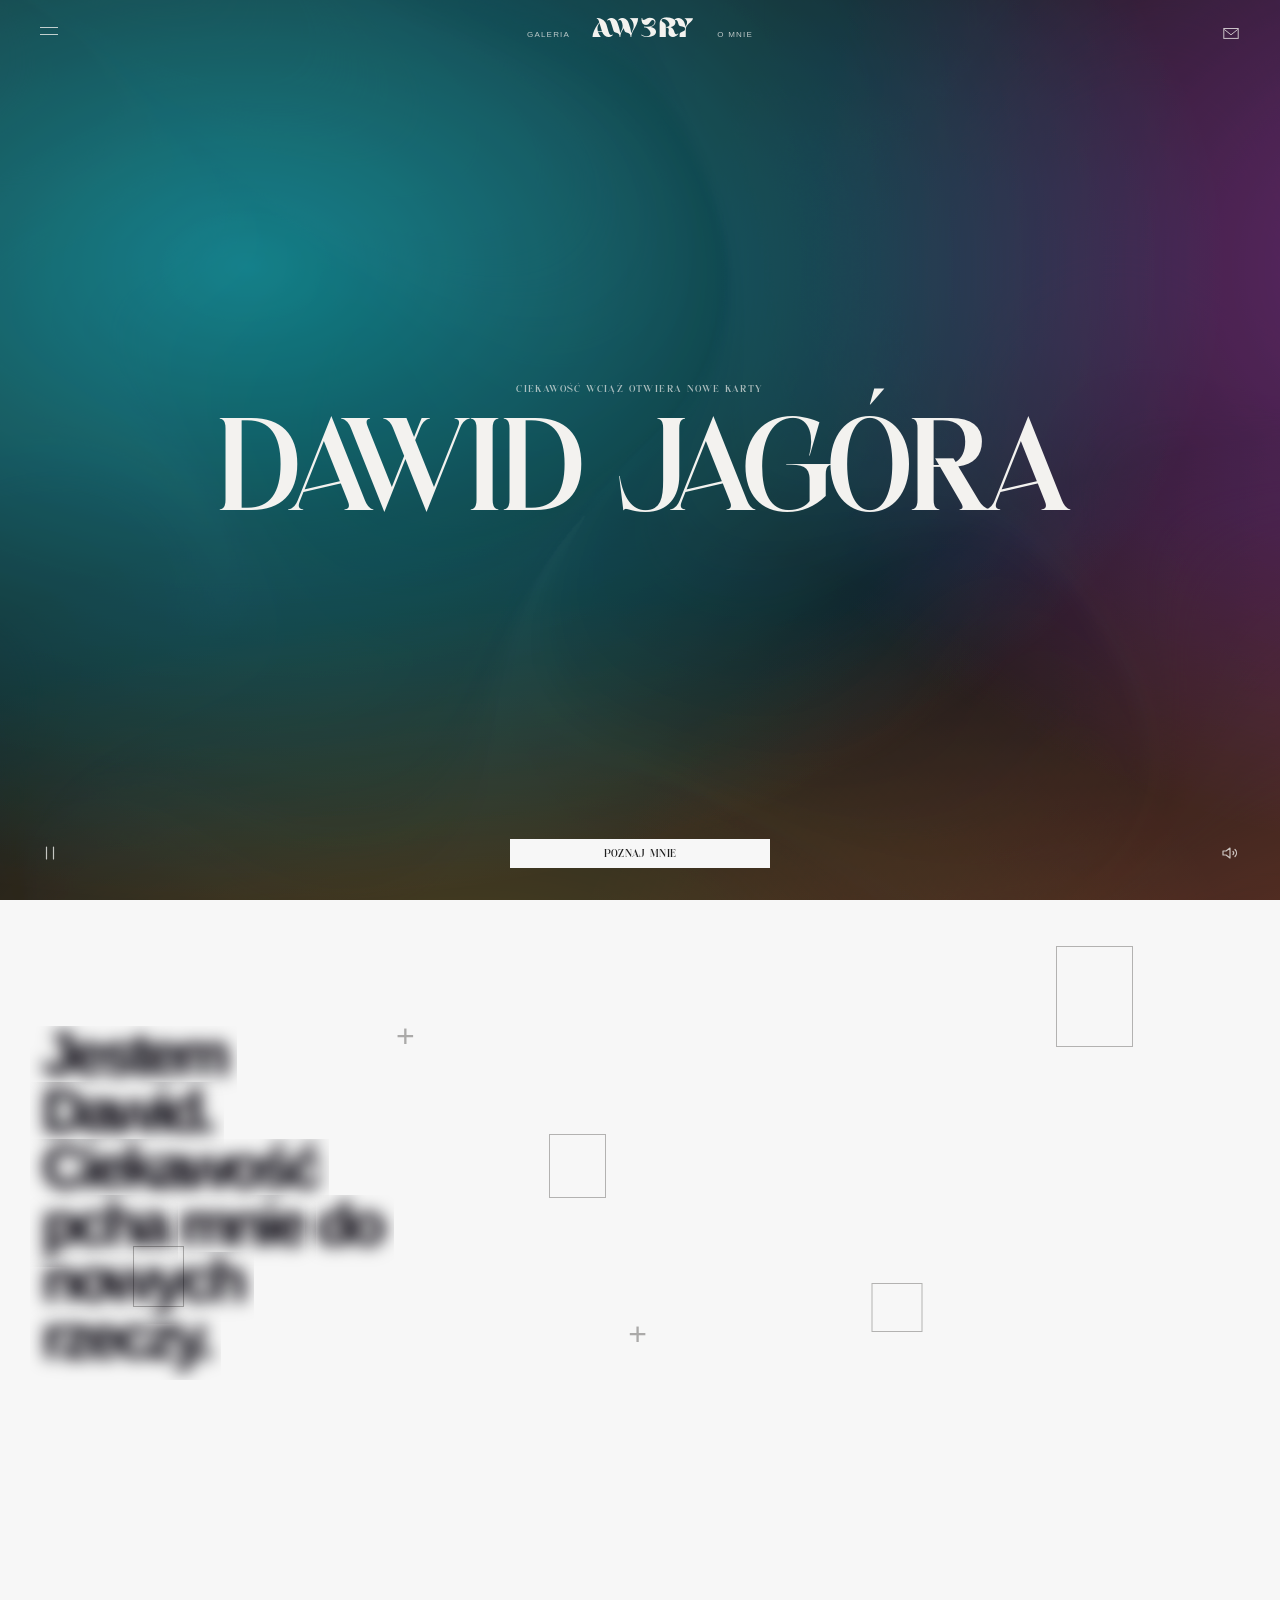
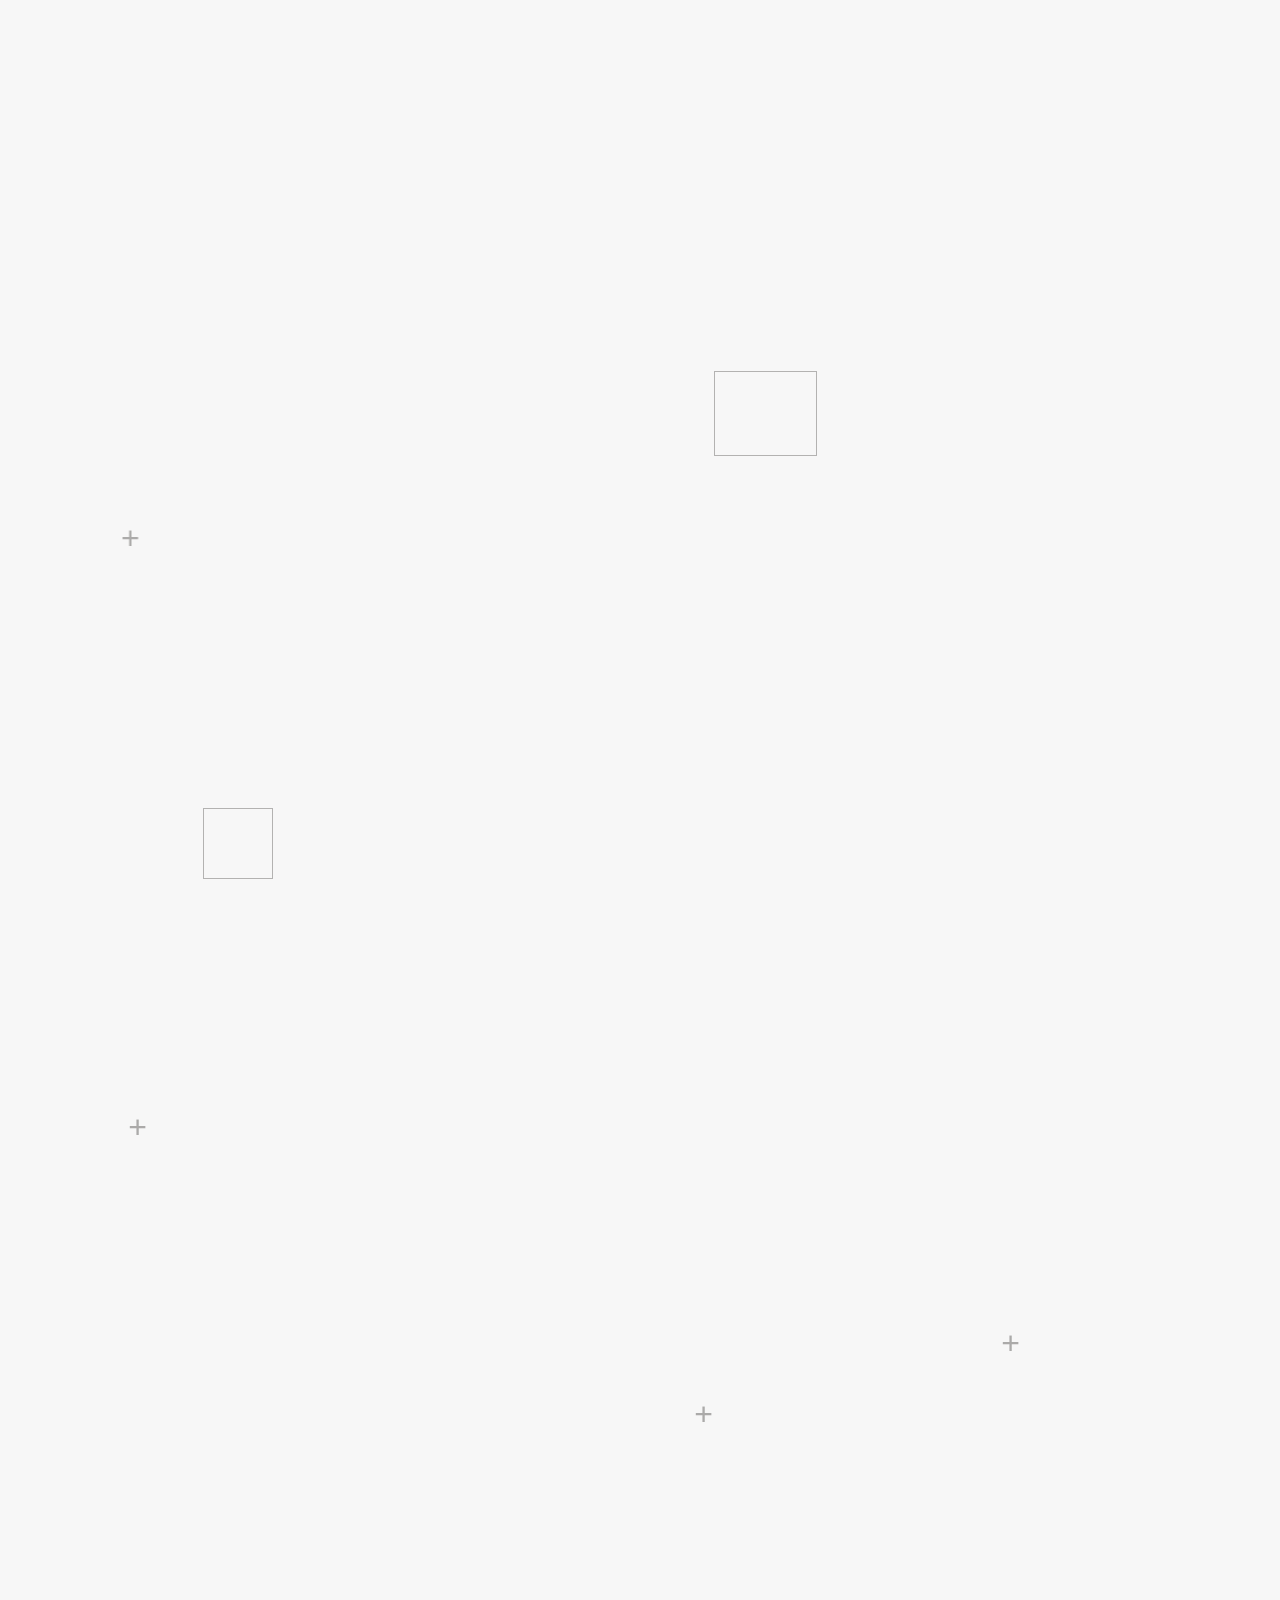
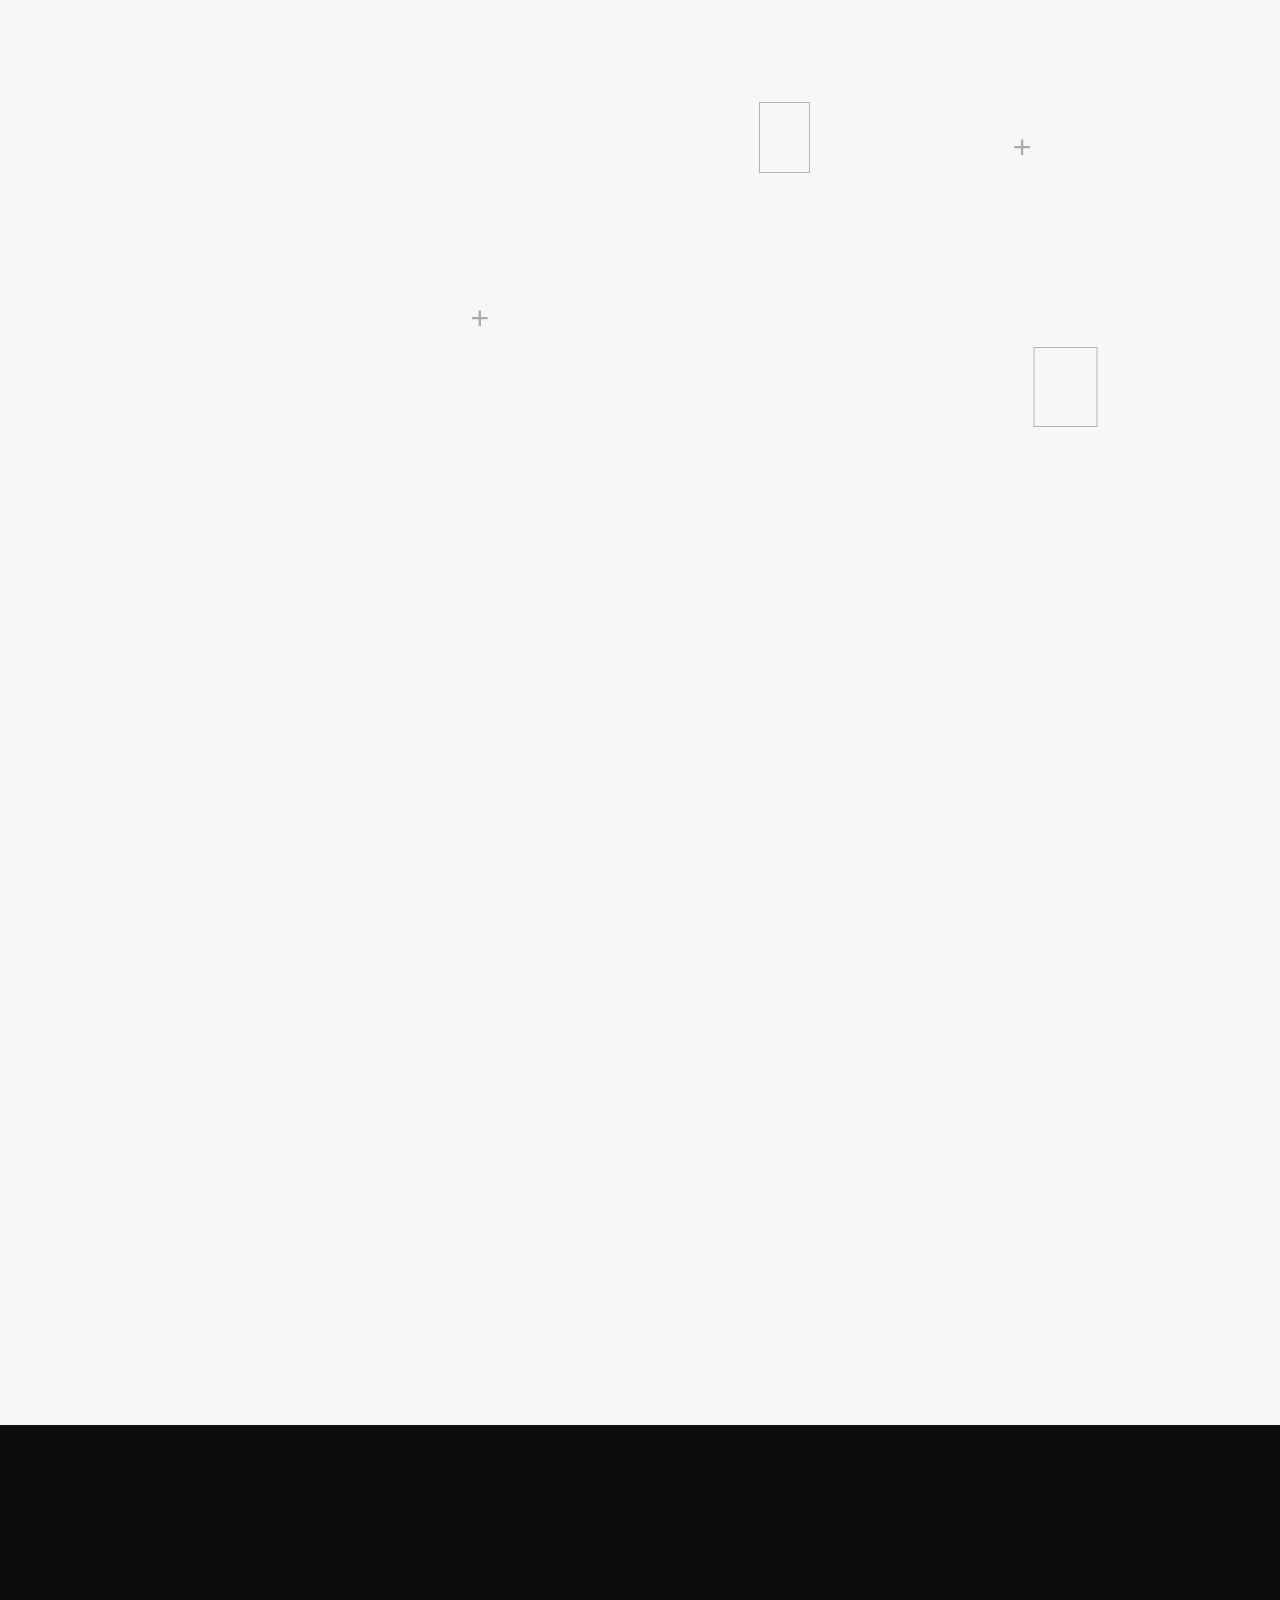
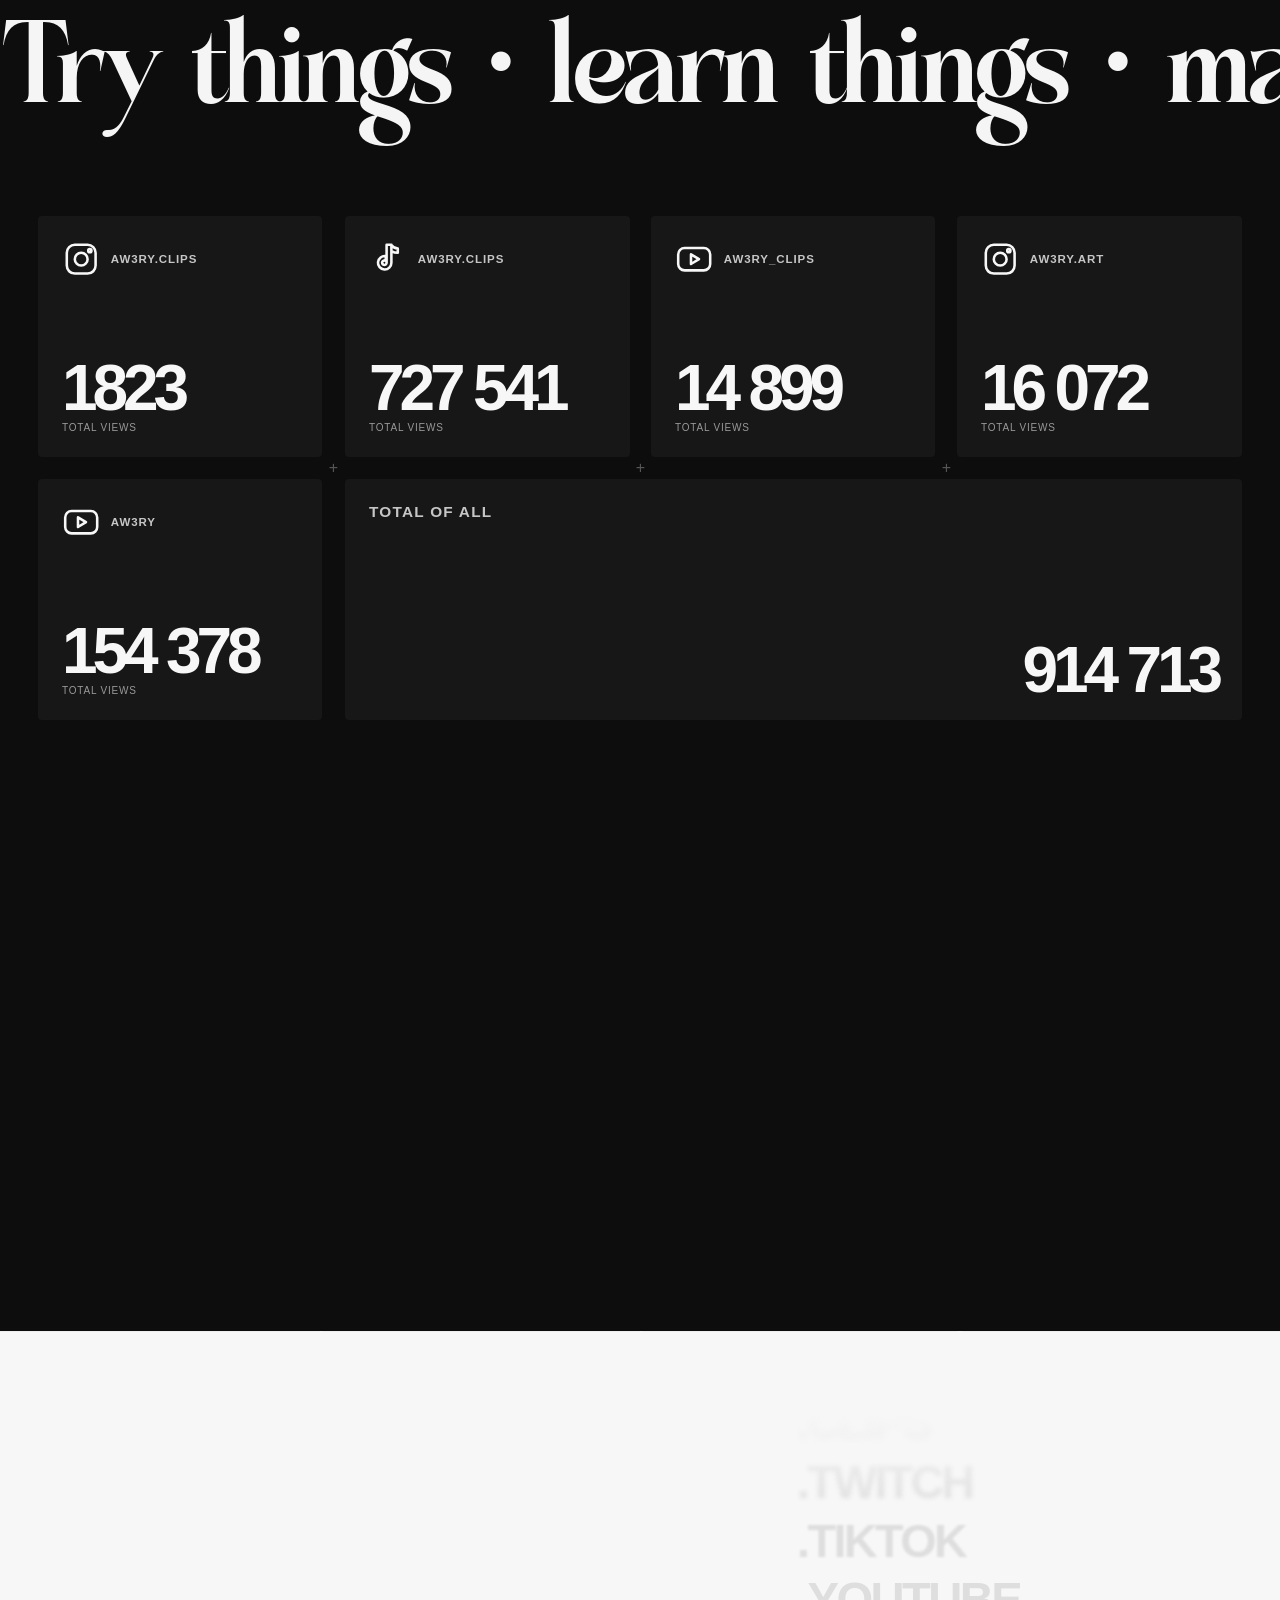
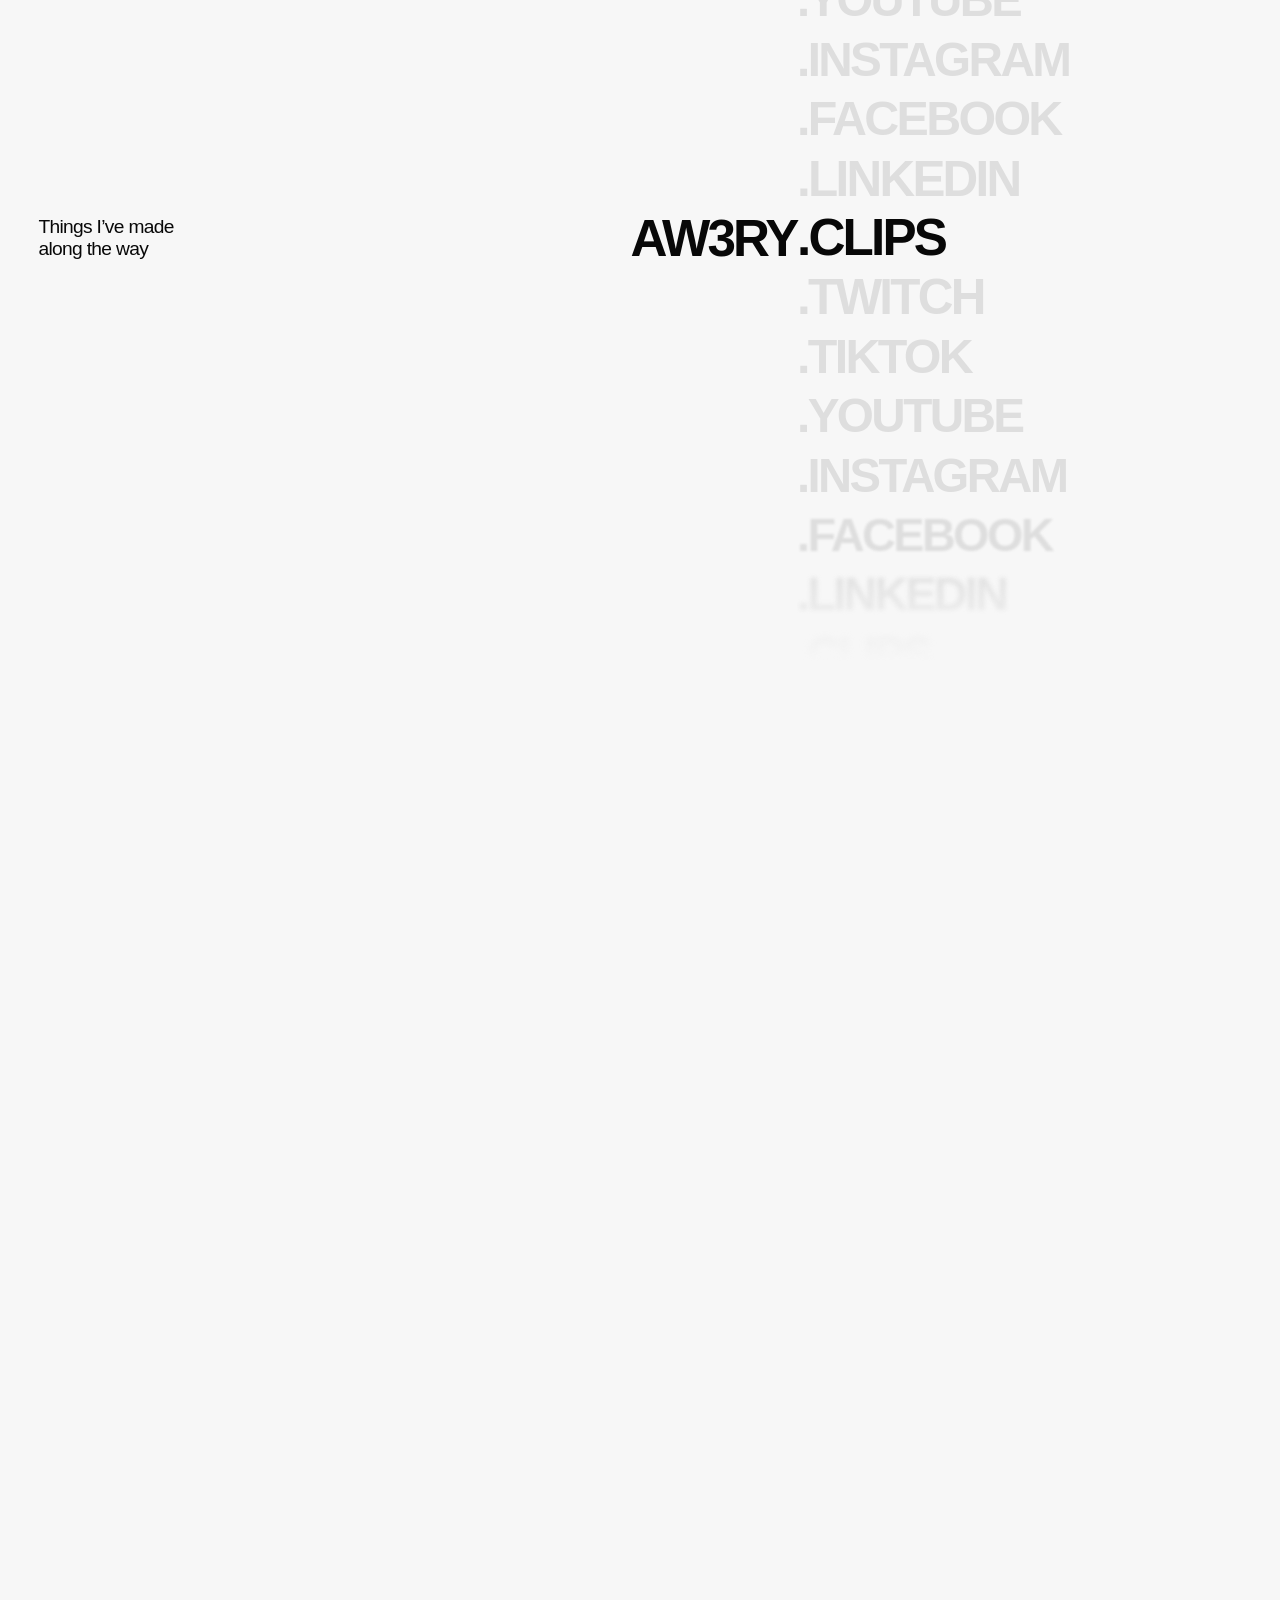
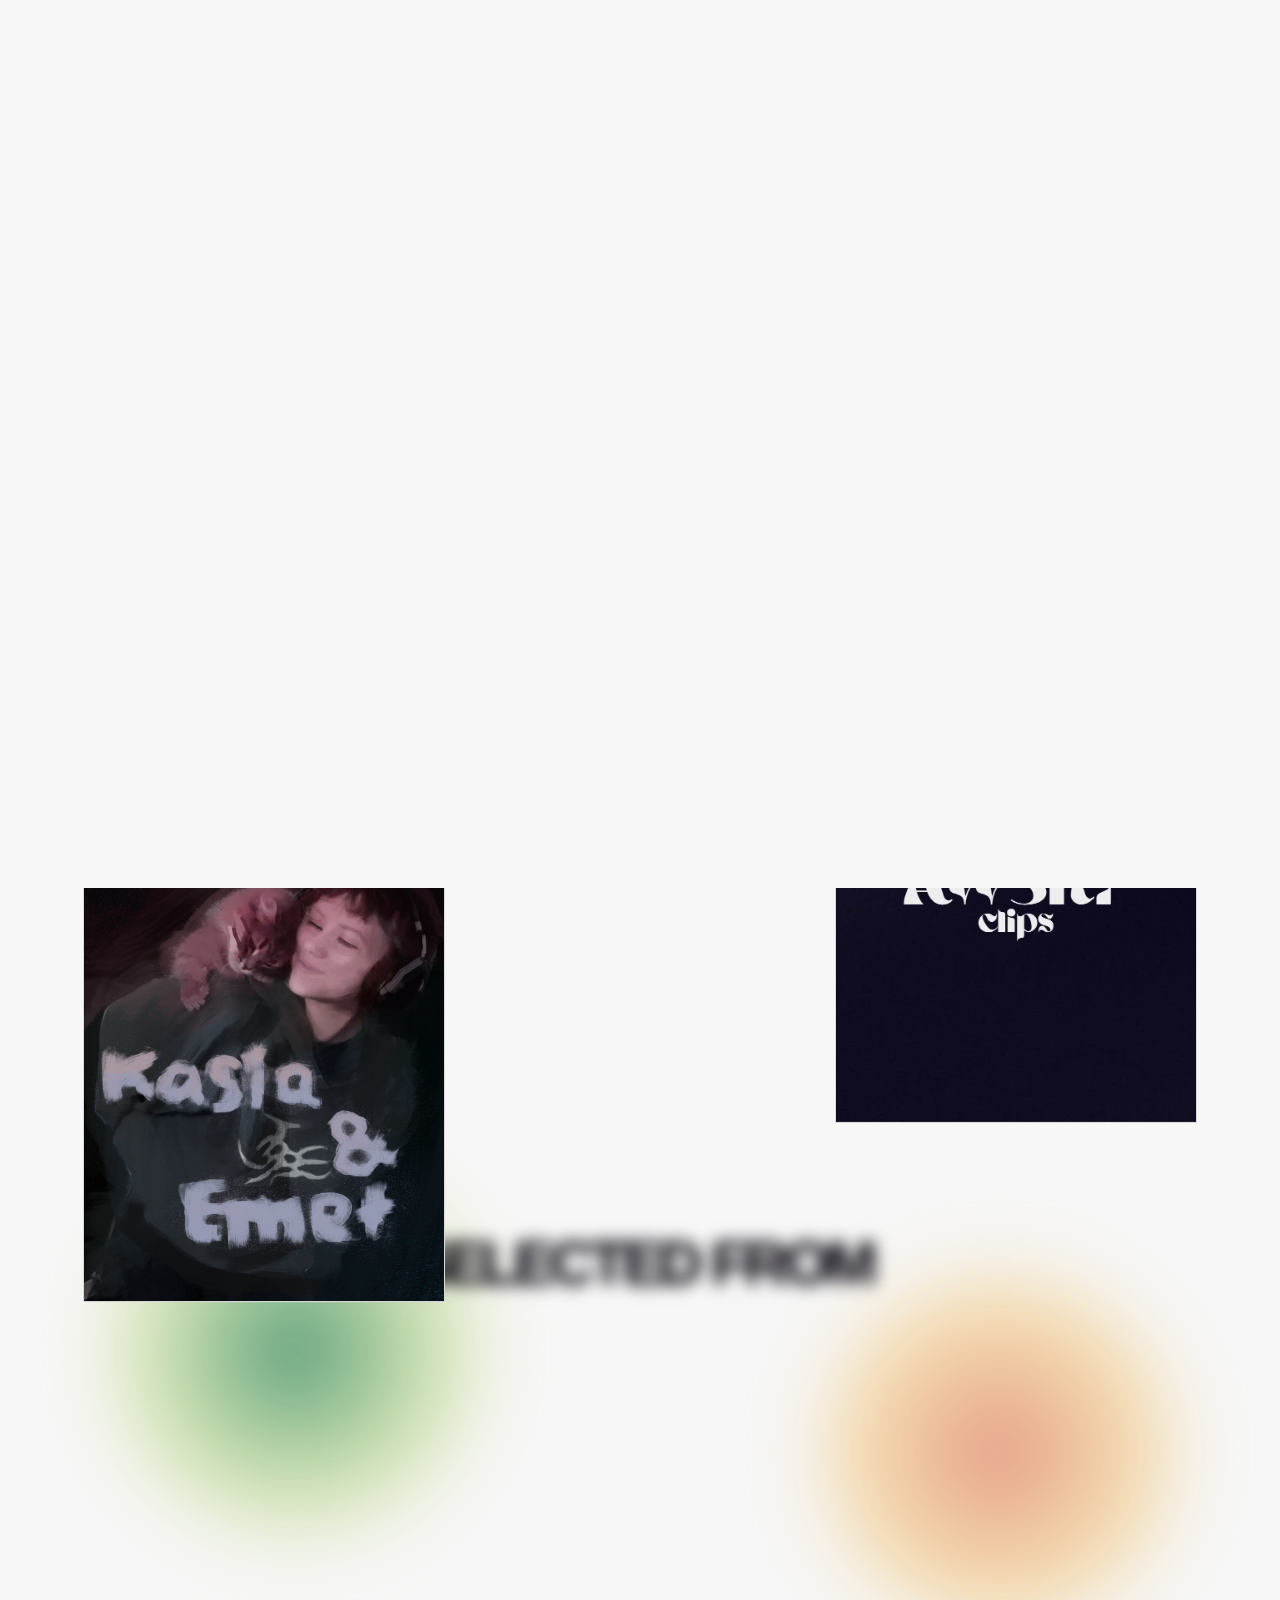
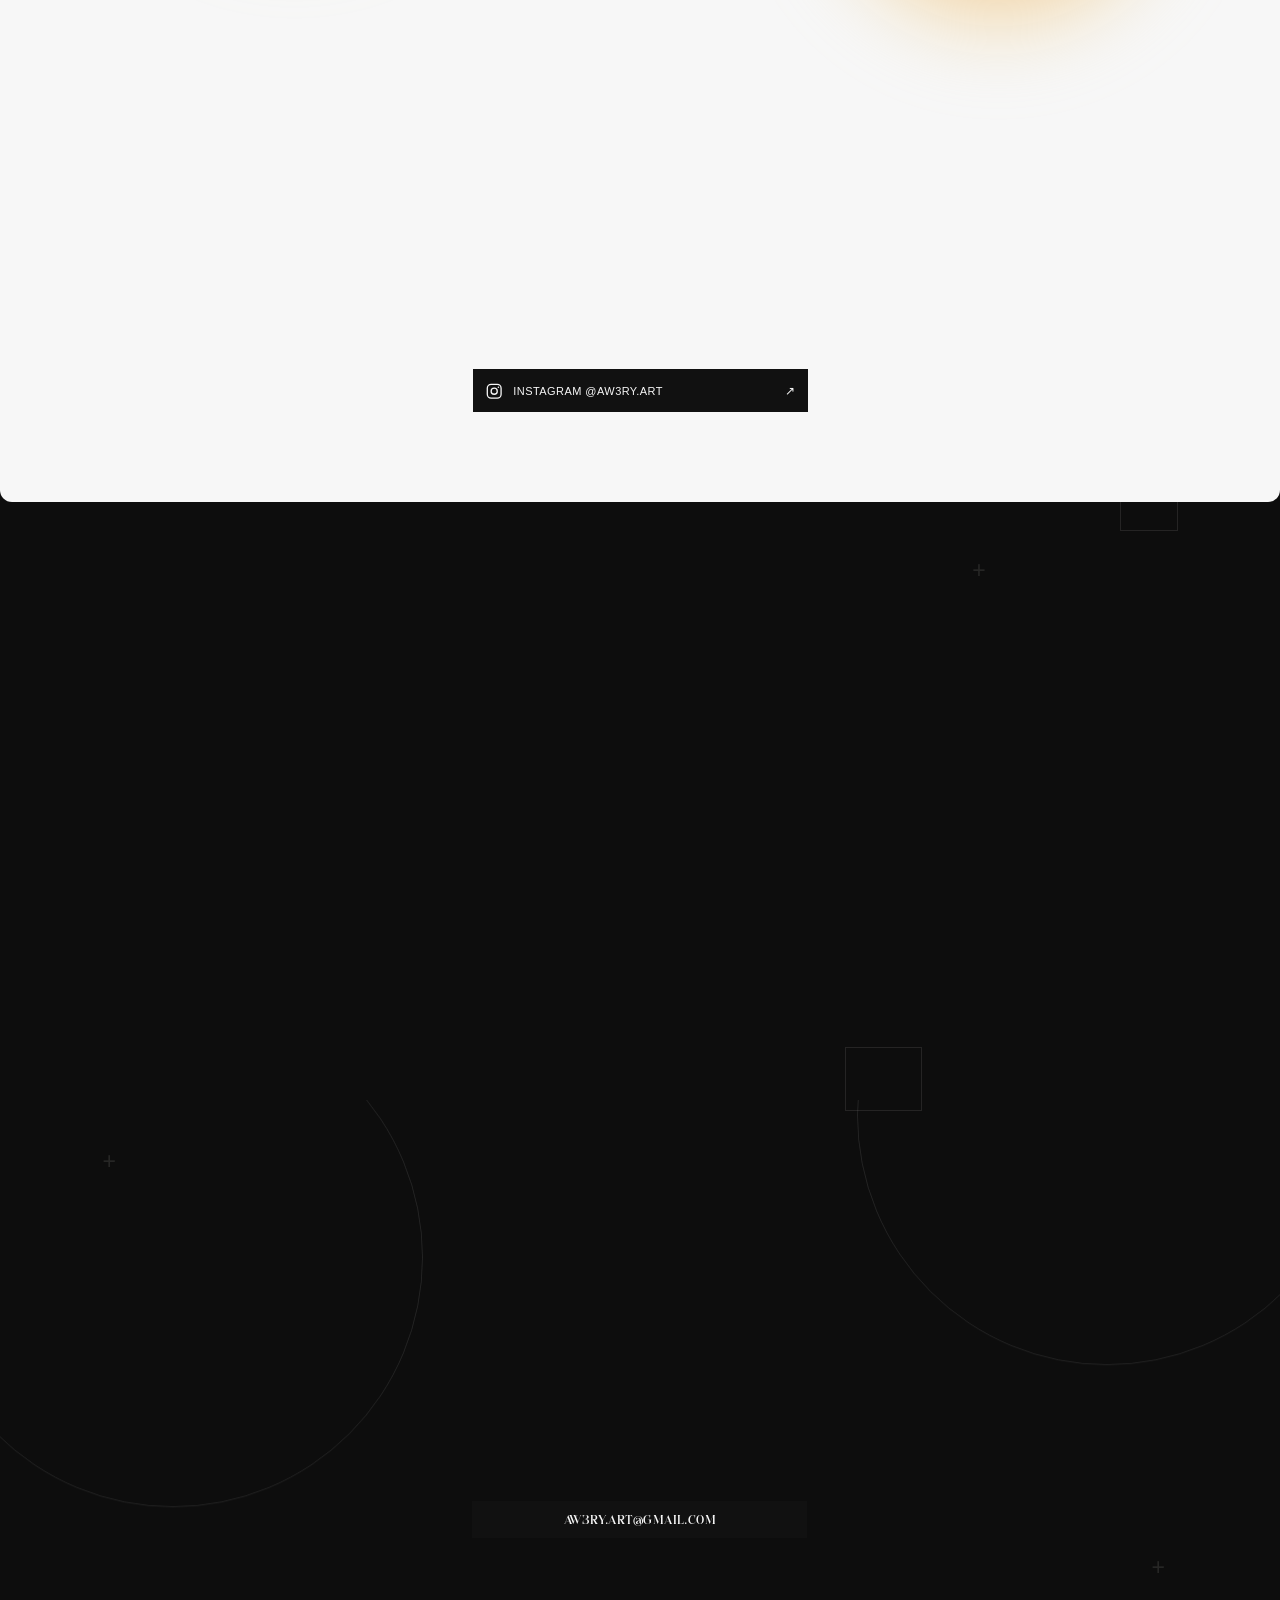
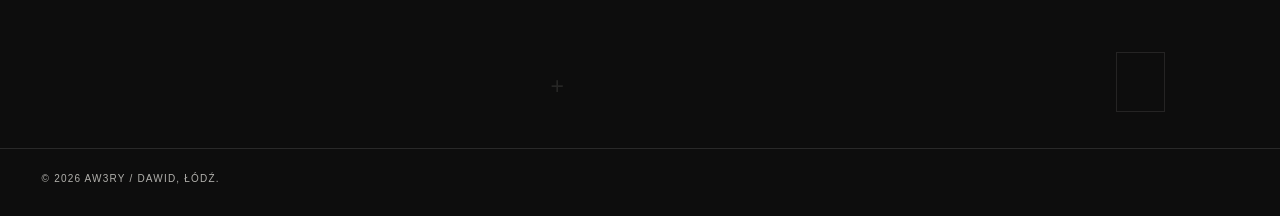
==== commit bfa19ec2: "3.1" ====
--- a/index.html
+++ b/index.html
@@ -125,24 +125,6 @@
         </a>
       </div>
 
-      <aside class="driver-license-toast" id="driverLicenseToast">
-        <button class="driver-license-toggle" type="button" aria-expanded="false" aria-controls="driverLicenseDetails">
-          <span>Prawo jazdy</span>
-          <span class="driver-license-toggle-progress">9%</span>
-        </button>
-        <div class="driver-license-toast-details" id="driverLicenseDetails" aria-hidden="true" inert>
-          <div class="driver-license-toast-content">
-            <h2 id="driver-license-title">Pomóż mi zdobyć prawo jazdy.</h2>
-            <div class="driver-license-progress" aria-label="Postęp w zdobywaniu prawa jazdy">
-              <div class="driver-license-bar" role="progressbar" aria-valuenow="9" aria-valuemin="0" aria-valuemax="100">
-                <span class="driver-license-fill" style="width: 9%"></span>
-              </div>
-              <p class="driver-license-note">Praktyczny krok ku większej niezależności, mobilności i częstszym wypadom za kółkiem.</p>
-              <a class="driver-license-support" href="https://buymeacoffee.com/aw3ryartw" target="_blank" rel="noopener noreferrer">Wesprzyj mój cel</a>
-            </div>
-          </div>
-        </div>
-      </aside>
     </header>
 
     <nav class="site-nav" id="siteNav" aria-label="Nawigacja główna">
@@ -166,10 +148,6 @@
           <label class="site-setting-toggle" for="settingVfx">
             <span>Efekty wizualne</span>
             <input id="settingVfx" type="checkbox" data-preference="vfxEnabled">
-          </label>
-          <label class="site-setting-toggle" for="settingPopup">
-            <span>Powiadomienie o prawie jazdy</span>
-            <input id="settingPopup" type="checkbox" data-preference="popupEnabled">
           </label>
           <label class="site-setting-volume" for="settingMusicVolume">
             <span>Głośność muzyki</span>
--- a/css/style.css
+++ b/css/style.css
@@ -824,7 +824,7 @@
   clip-path: inset(0 100% 0 0);
   transform: translateX(var(--about-story-detail-start-x, 0px));
   border: 1px solid rgba(247, 247, 247, .28);
-  background: #101016;
+  background: #171923;
   box-shadow: 0 12px 36px rgba(23, 21, 18, .2);
   transition: transform 420ms cubic-bezier(.16, 1, .3, 1), clip-path 420ms cubic-bezier(.16, 1, .3, 1), opacity 240ms ease, border-color 240ms ease;
 }
@@ -834,20 +834,20 @@
   inset: -12%;
   content: '';
   background:
-    radial-gradient(ellipse at 18% 24%, rgba(0, 225, 255, .62), transparent 38%),
-    radial-gradient(ellipse at 78% 24%, rgba(208, 55, 255, .52), transparent 36%),
-    radial-gradient(ellipse at 72% 78%, rgba(255, 91, 48, .48), transparent 40%),
-    radial-gradient(ellipse at 28% 80%, rgba(255, 195, 59, .36), transparent 36%);
+    radial-gradient(ellipse at 18% 24%, rgba(0, 225, 255, .78), transparent 38%),
+    radial-gradient(ellipse at 78% 24%, rgba(208, 55, 255, .68), transparent 36%),
+    radial-gradient(ellipse at 72% 78%, rgba(255, 91, 48, .62), transparent 40%),
+    radial-gradient(ellipse at 28% 80%, rgba(255, 195, 59, .55), transparent 36%);
   background-size: 140% 140%;
   background-position: 0% 0%;
   filter: saturate(1.25);
   mix-blend-mode: screen;
-  opacity: .8;
+  opacity: .95;
   animation: hero-color-drift 24s ease-in-out infinite alternate;
   pointer-events: none;
 }
 
-.about-story-detail p {
+.about-copy .about-story-detail p {
   position: relative;
   z-index: 1;
   color: #f7f7f7;
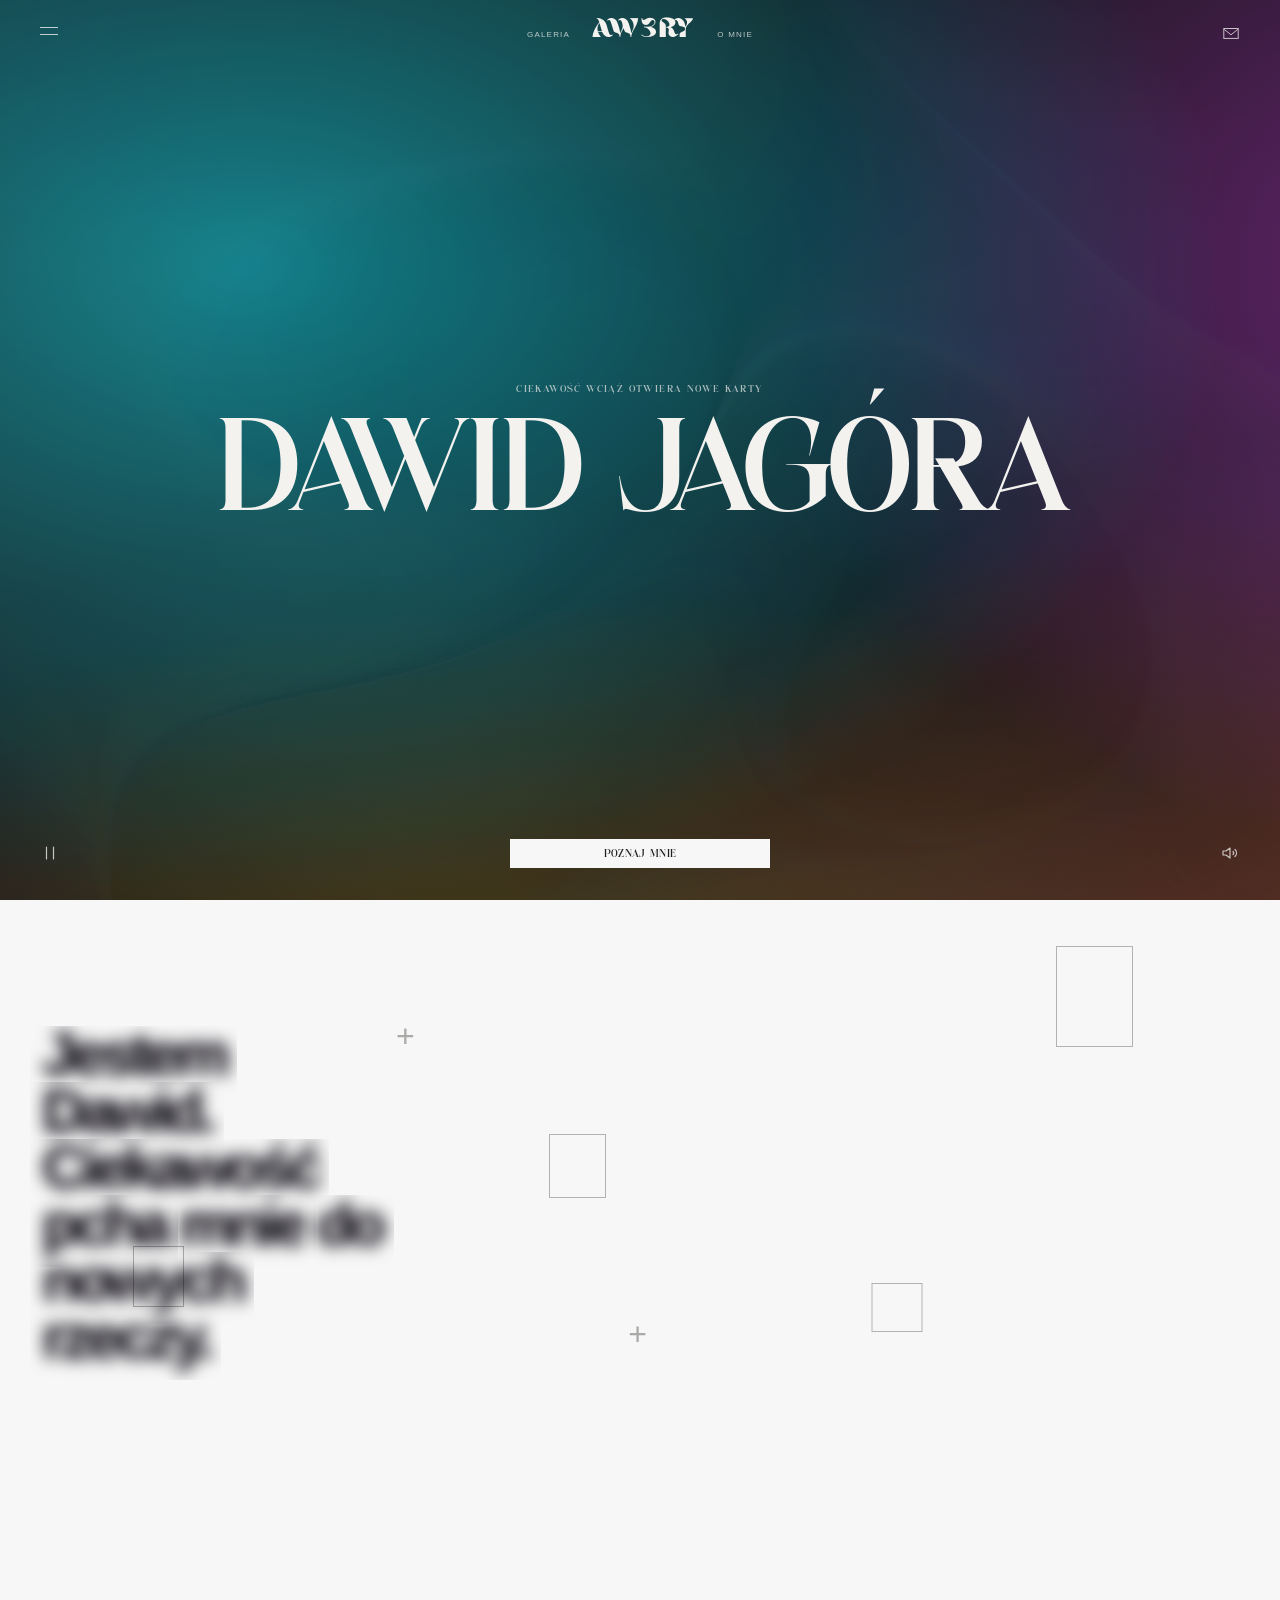
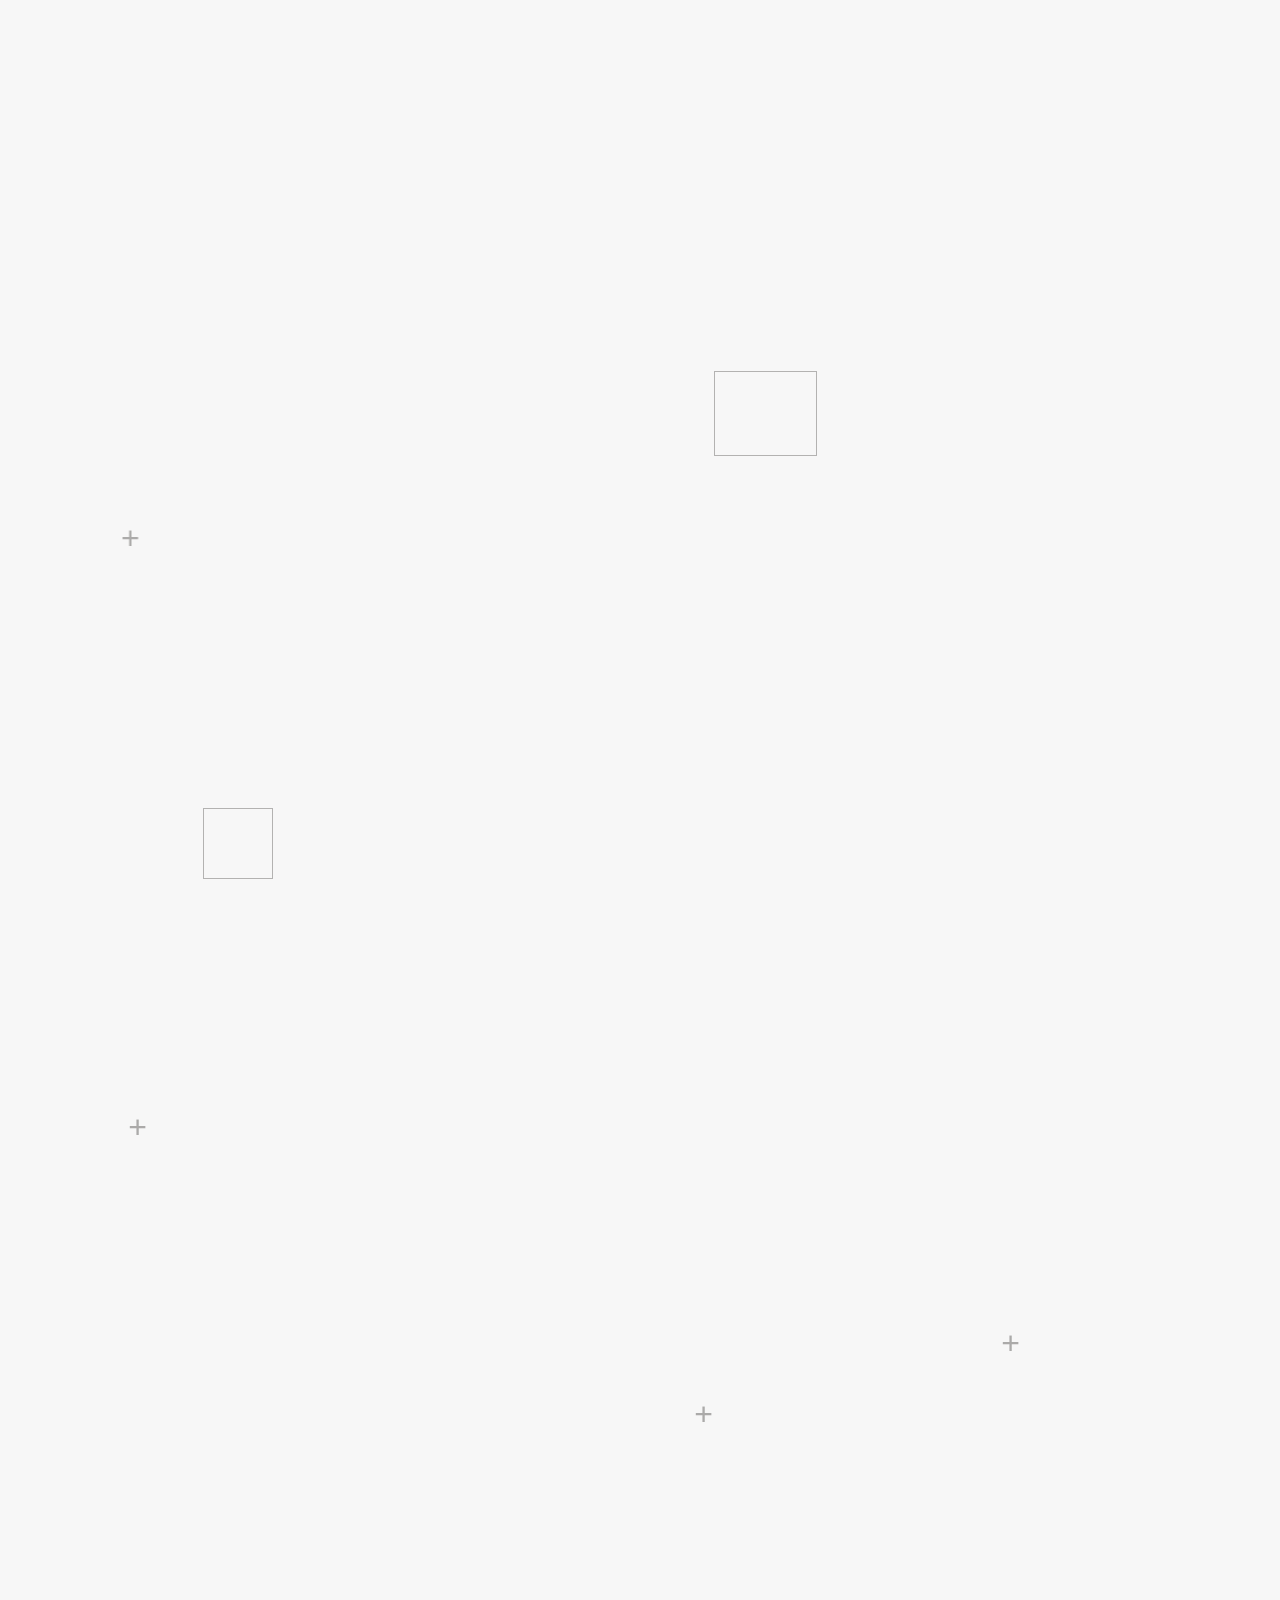
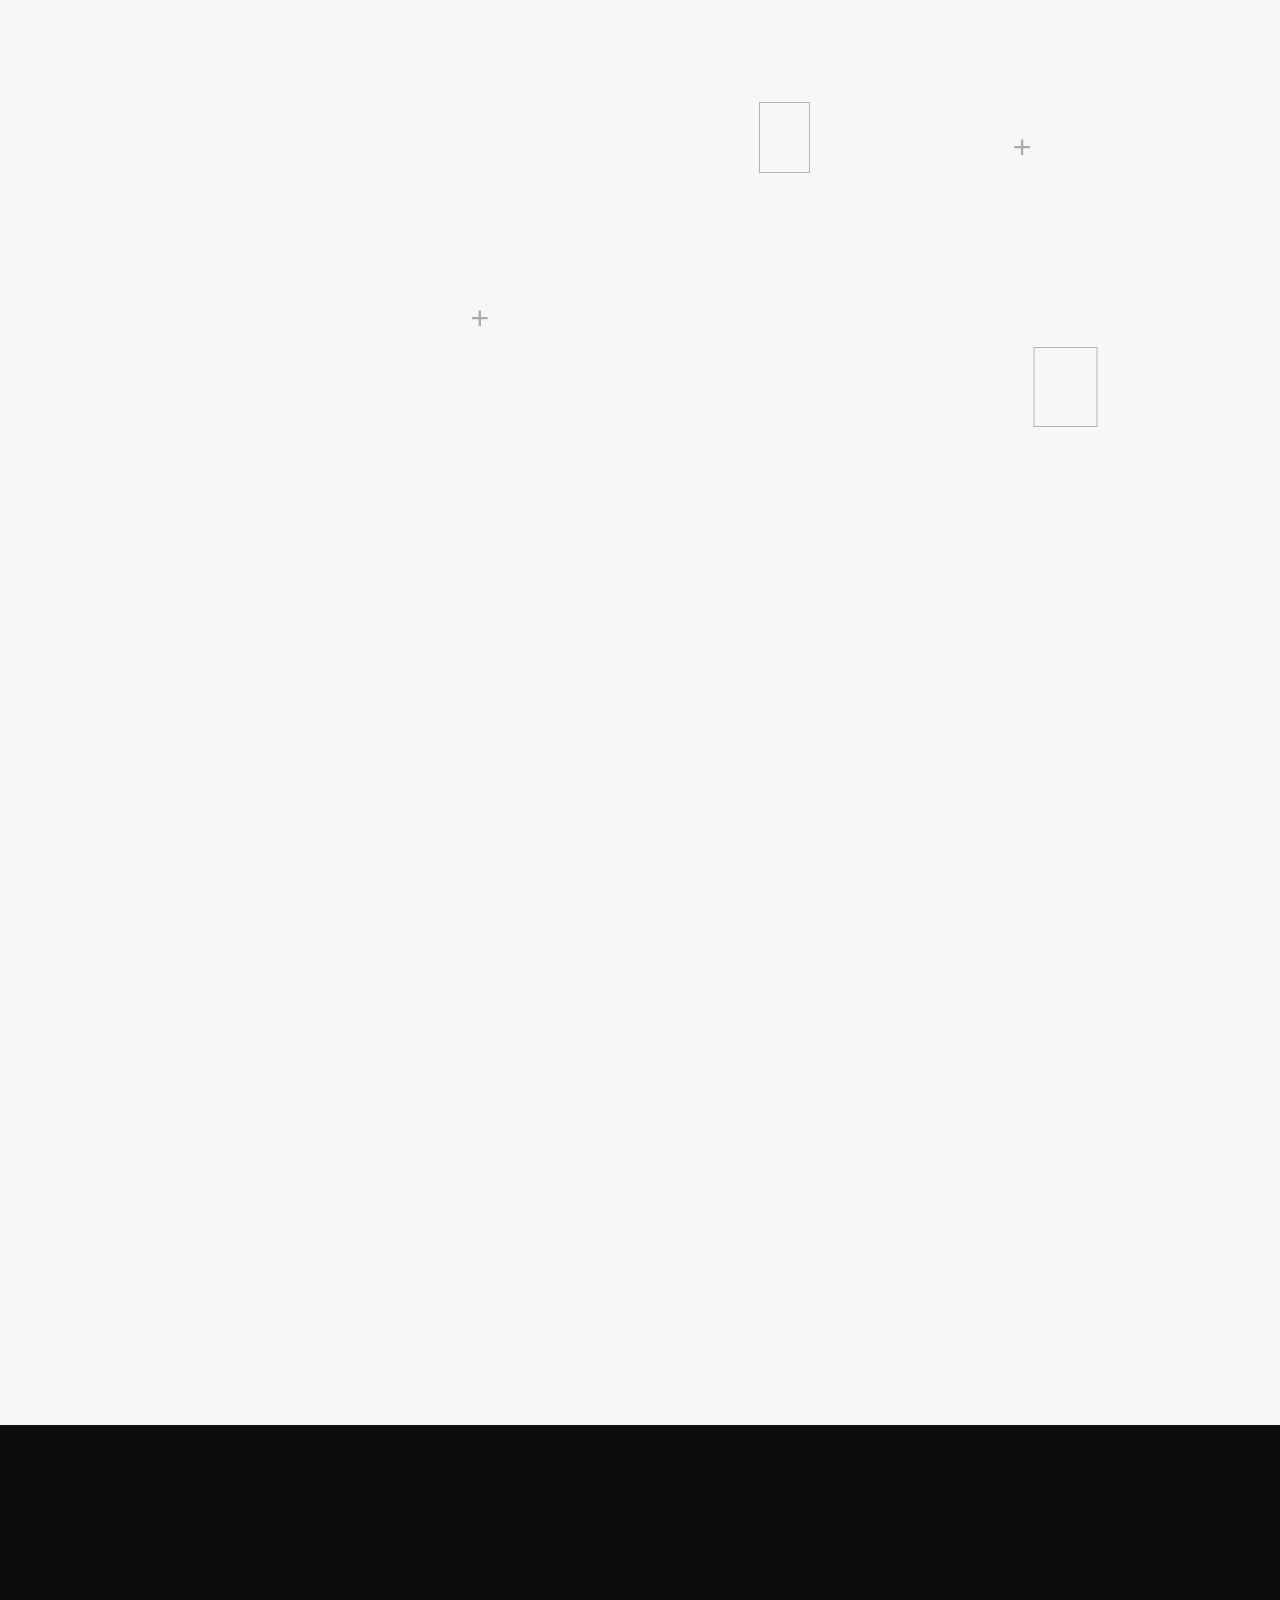
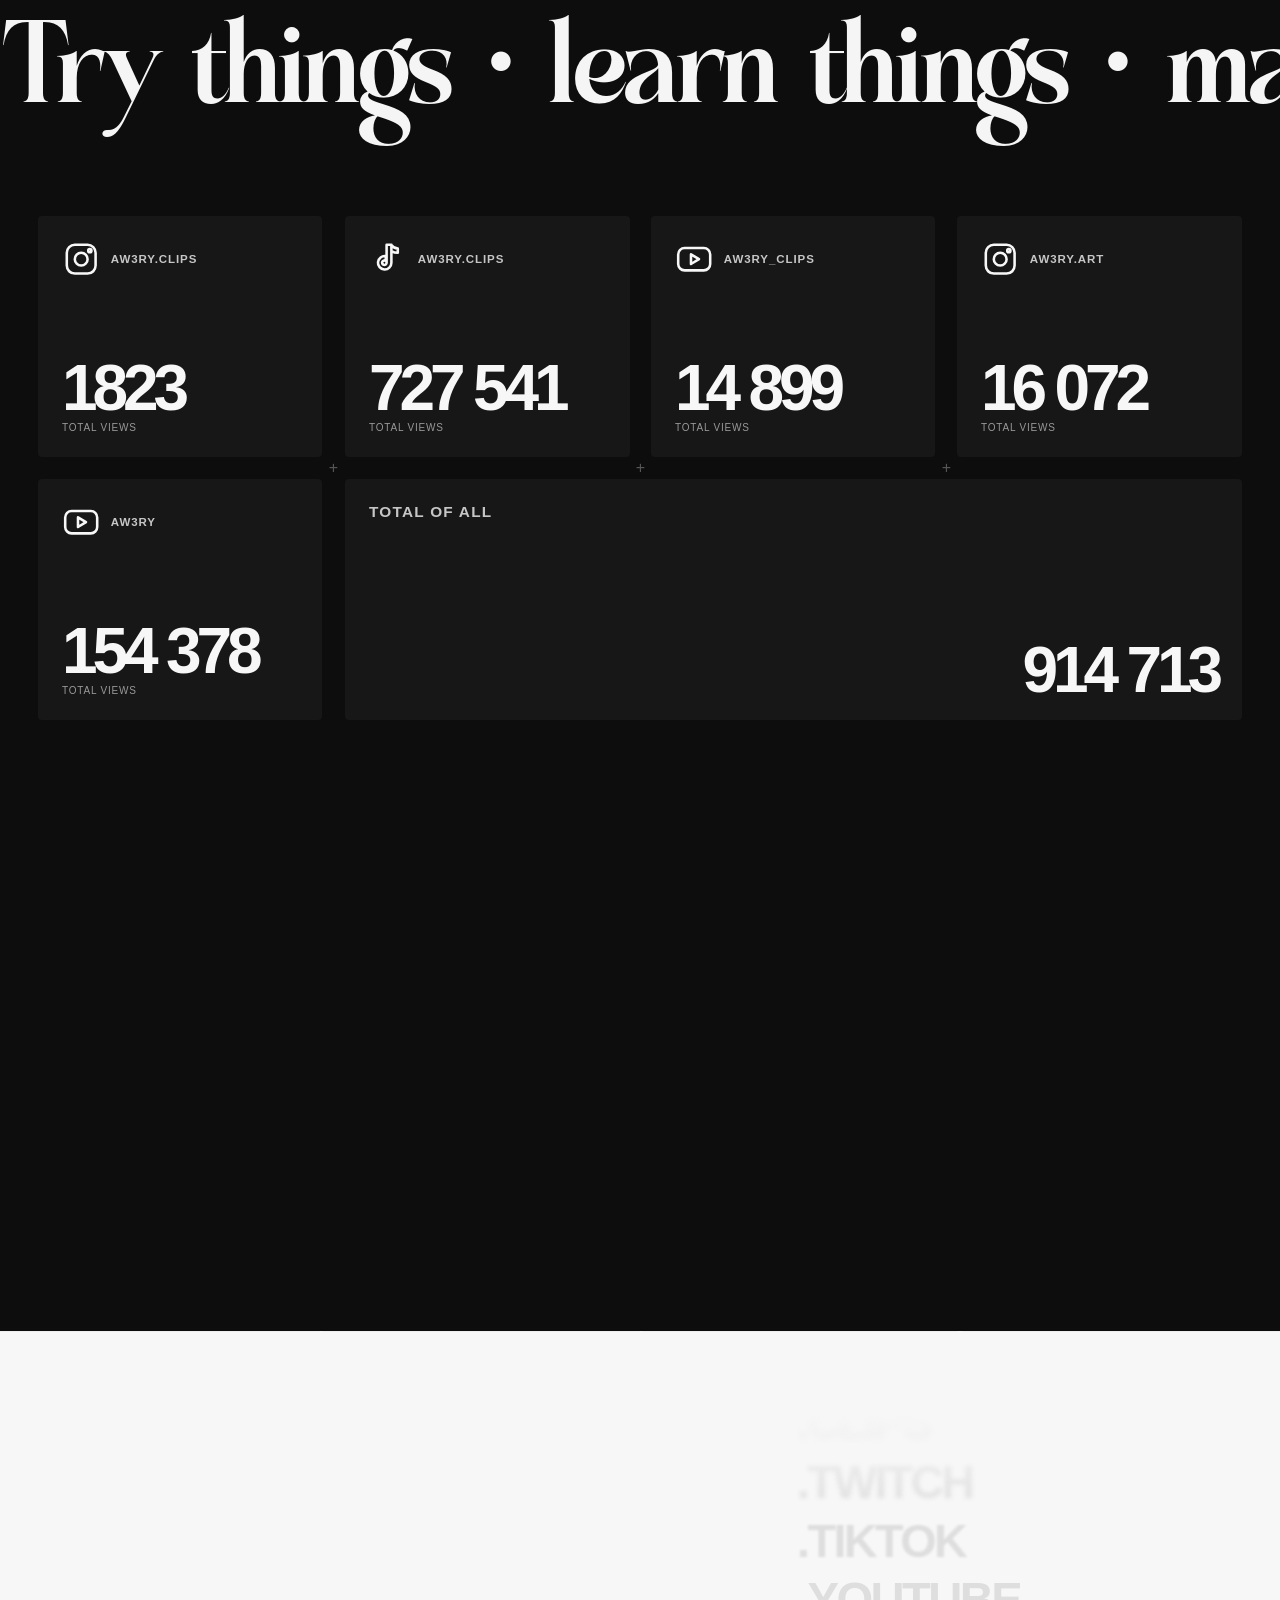
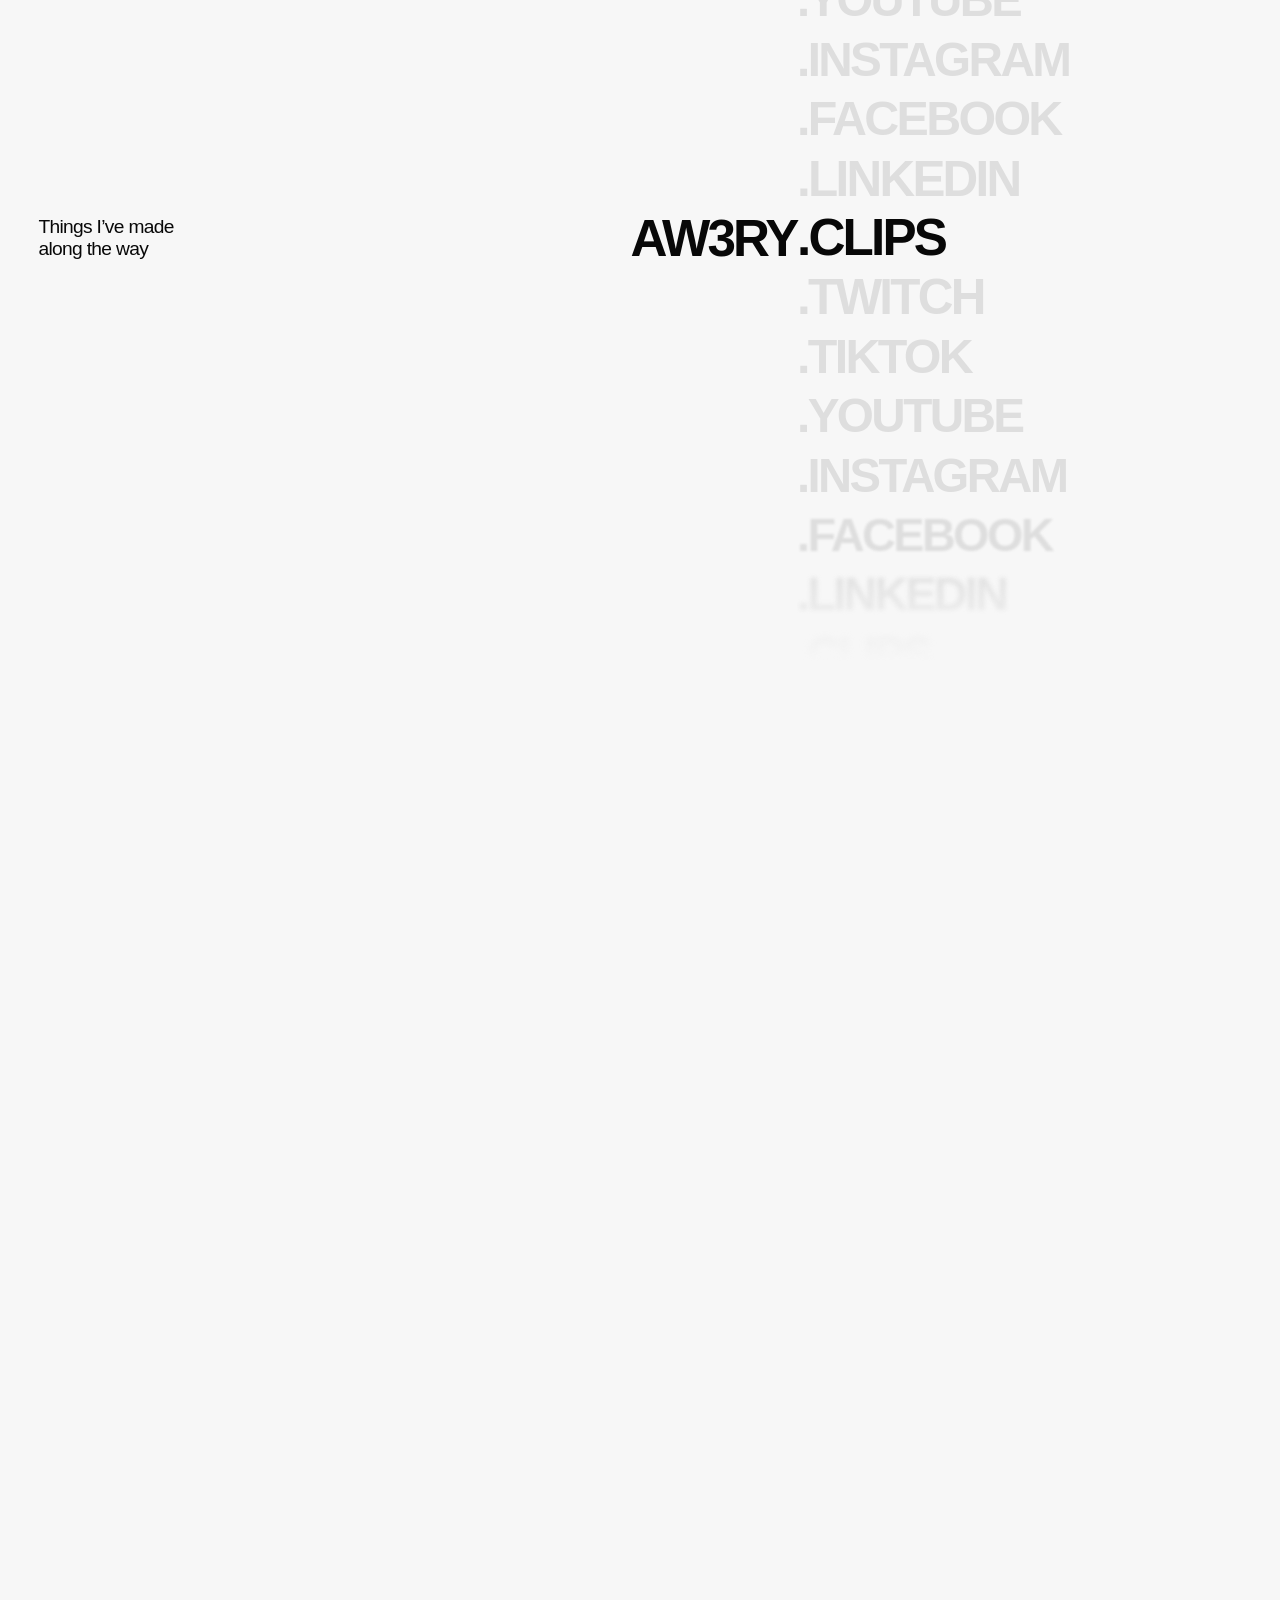
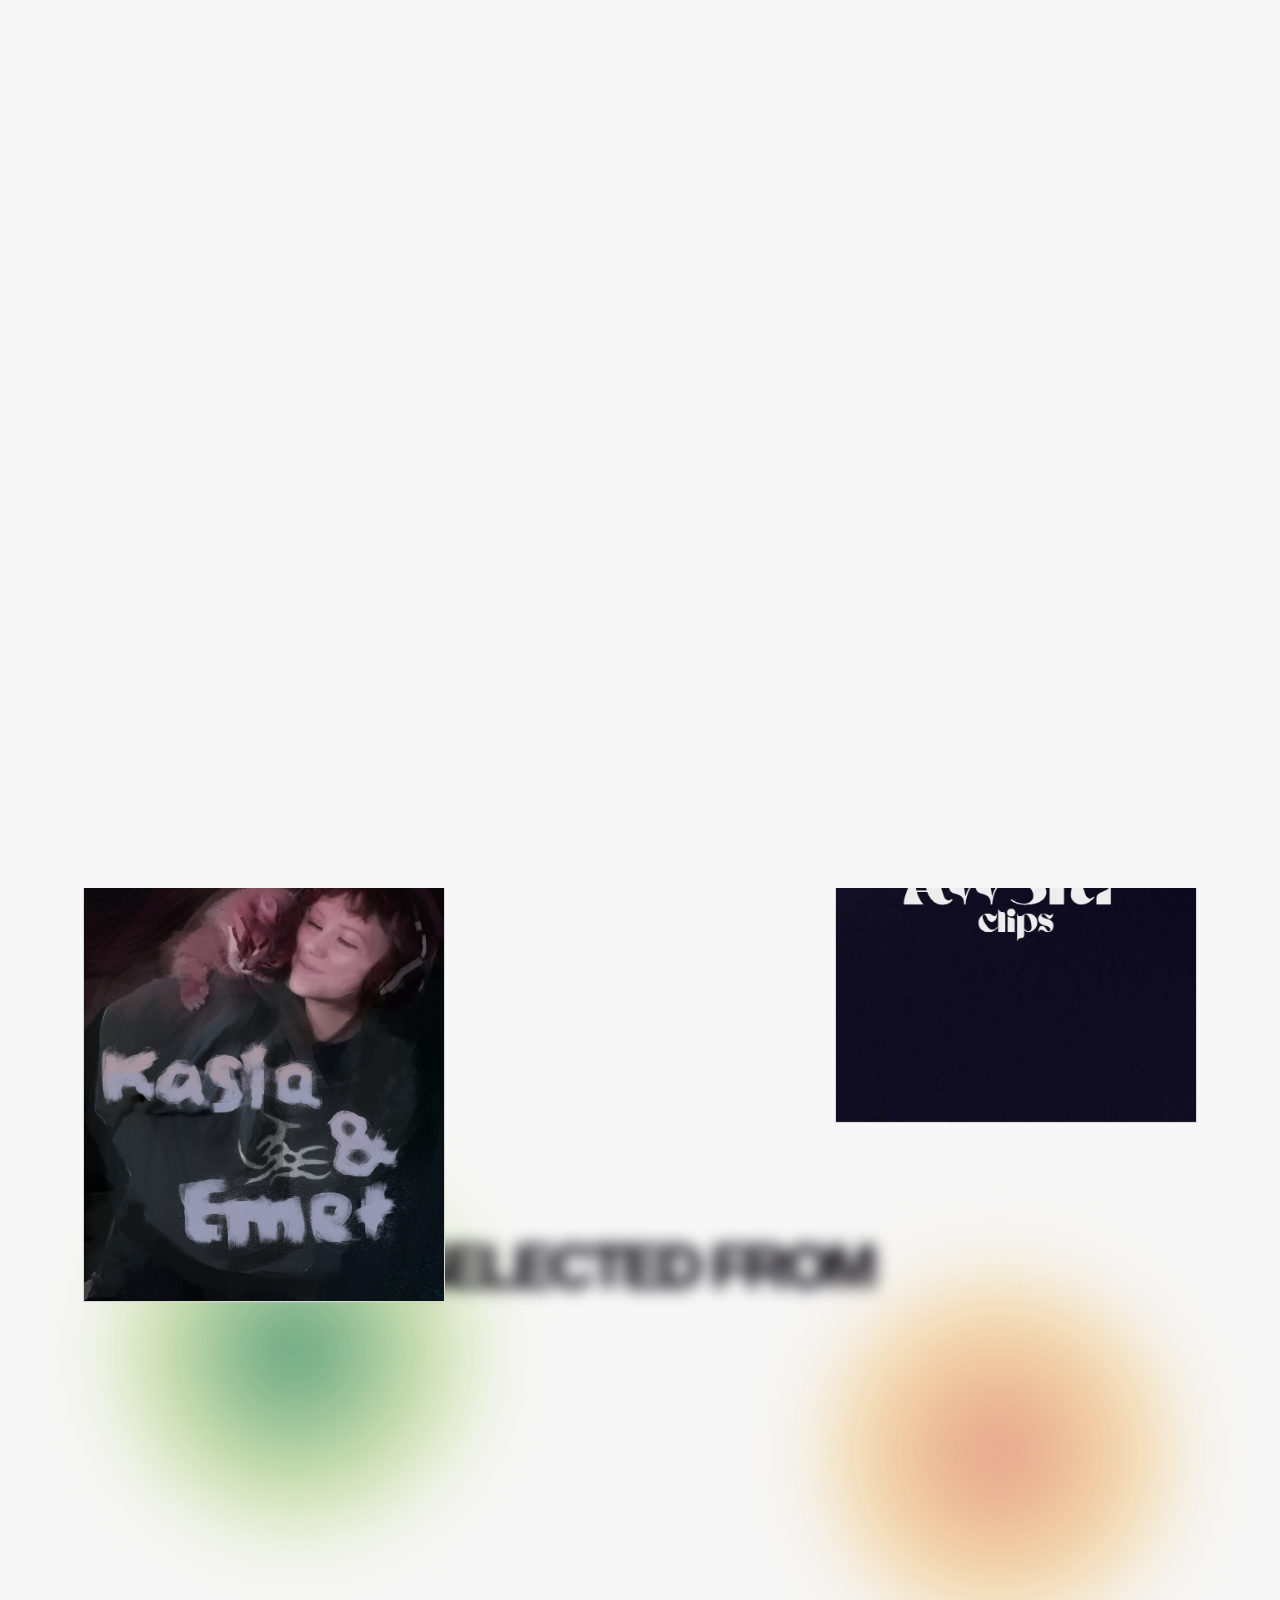
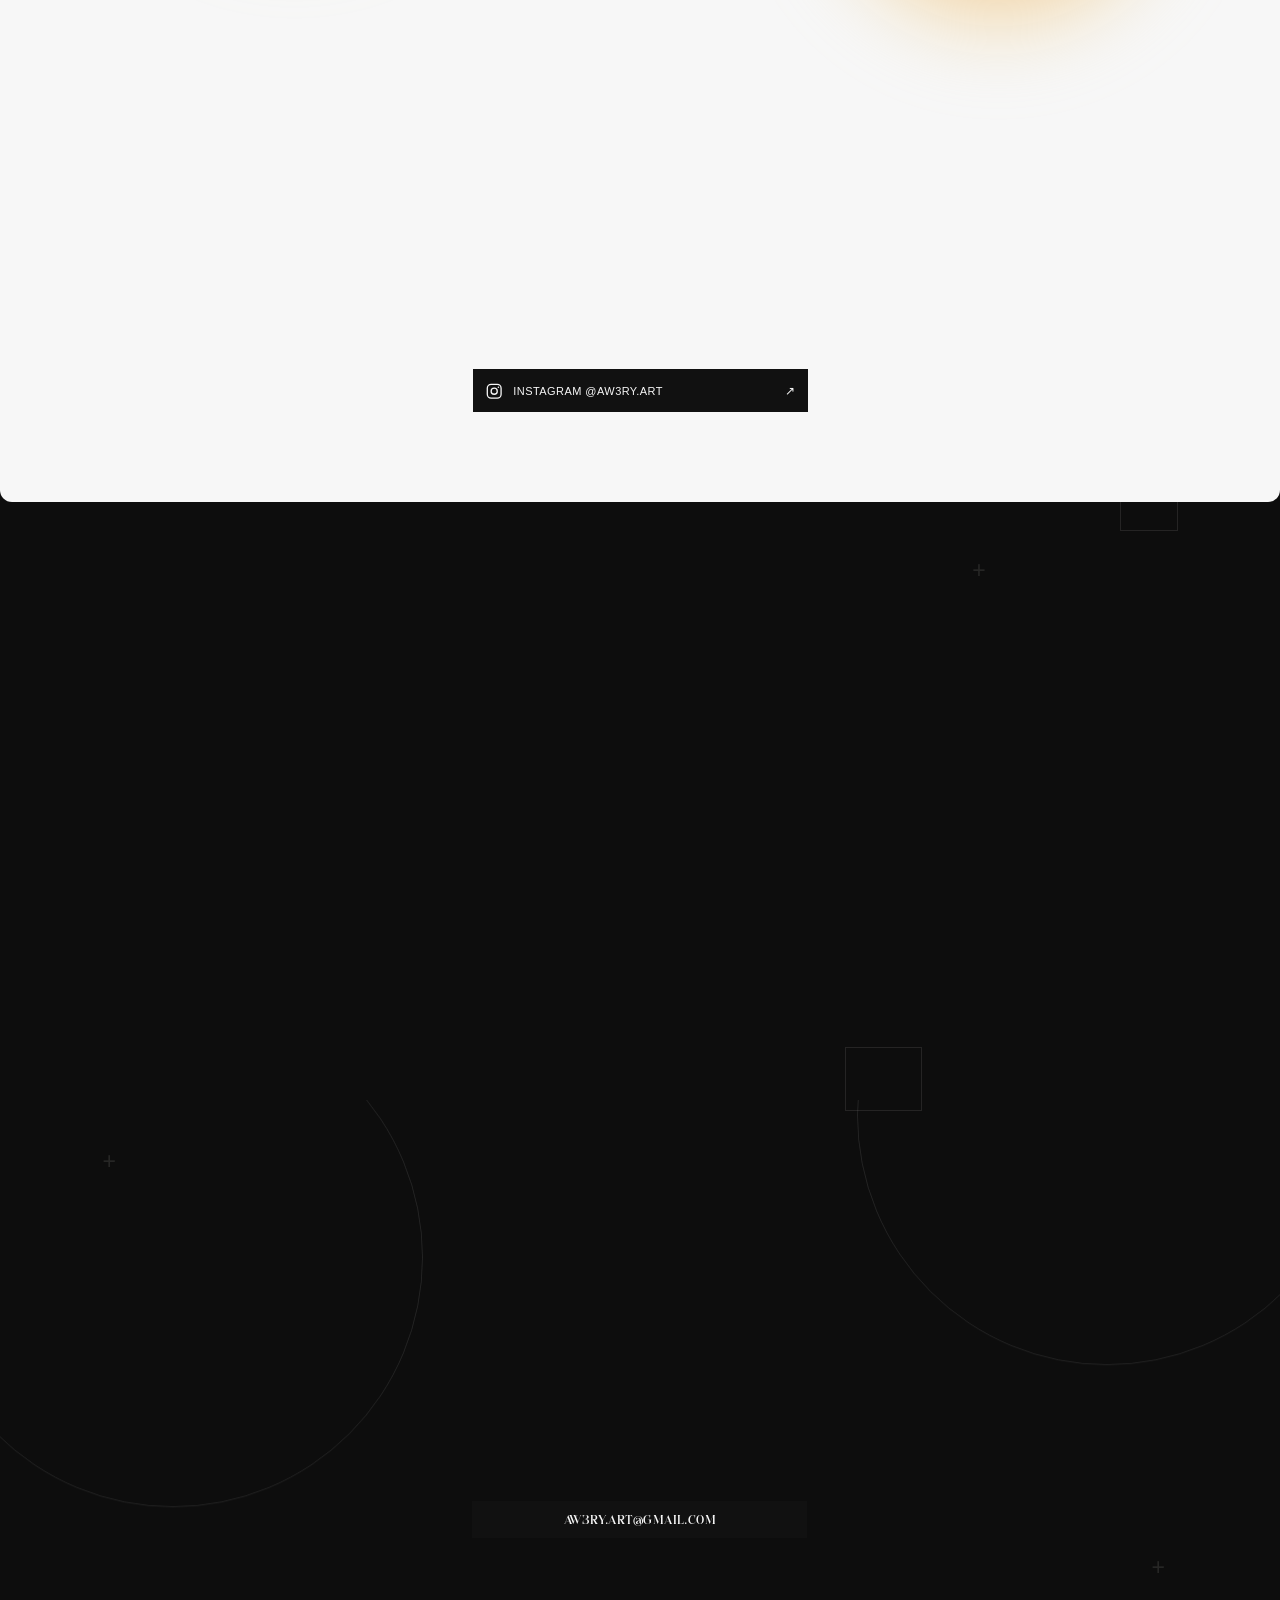
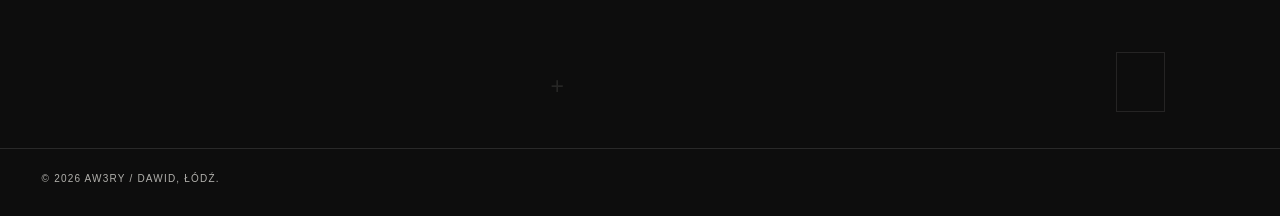
==== commit 1cf32795: "v3.2" ====
--- a/index.html
+++ b/index.html
@@ -427,9 +427,9 @@
 
   <section class="section photography tone-b instagram-feature" id="instagram">
     <div class="section-head">
-      <h2 class="section-title" aria-label="Selected from Gallery">
+      <h2 class="section-title" aria-label="Selected from AW3RY">
         <span class="about-title-line">Selected from</span>
-        <span class="about-title-line">Gallery</span>
+        <span class="about-title-line">AW3RY</span>
       </h2>
     </div>
     <div class="instagram-layout-preserver">
--- a/css/style.css
+++ b/css/style.css
@@ -1694,10 +1694,6 @@
   filter: saturate(.45) brightness(.76);
 }
 
-.driver-license-toast[hidden] {
-  display: none !important;
-}
-
 .reveal.is-visible,
 .section.is-visible,
 .about-grid.is-visible,
@@ -1738,25 +1734,16 @@
 body.page-dark .work-tags,
 body.page-dark .contact-links a,
 body.page-dark .caption,
-body.page-dark .driver-license-note,
-body.page-dark .driver-license-meta,
 body.page-dark .contact-email {
   color: rgba(247, 245, 240, 0.78);
 }
 
-body.page-dark .contact-email,
-body.page-dark .driver-license-bar,
-body.page-dark .driver-license-support {
+body.page-dark .contact-email {
   border-color: rgba(255, 255, 255, 0.12);
 }
 
 body.page-dark .section-head {
   border-top-color: rgba(255, 255, 255, 0.12);
-}
-
-body.page-dark .driver-license-support {
-  background: #f7f7f7;
-  color: #000;
 }
 
 body.page-dark .instagram-post {
@@ -3589,146 +3576,6 @@
   }
 }
 
-.driver-license-toast {
-  position: absolute;
-  top: 100%;
-  left: 50%;
-  z-index: 1;
-  width: min(180px, calc(100vw - var(--page-pad) * 2));
-  translate: var(--magnetic-x, 0px) 0;
-  padding: .55rem 1rem .7rem;
-  border: 0;
-  border-top: 0;
-  border-radius: 0 0 1.25rem 1.25rem;
-  background: var(--header-surface);
-  color: #111;
-  box-shadow: none;
-  opacity: 0;
-  visibility: hidden;
-  transform: translate(-50%, -12px);
-  pointer-events: none;
-  transition: opacity 320ms ease, transform 520ms cubic-bezier(.16, 1, .3, 1), visibility 0s linear 520ms, width 520ms cubic-bezier(.16, 1, .3, 1);
-}
-.driver-license-toast.is-visible {
-  opacity: 1;
-  visibility: visible;
-  transform: translate(-50%, 0);
-  pointer-events: auto;
-  transition-delay: 0s;
-}
-.driver-license-toast.is-expanded {
-  width: min(360px, calc(100vw - var(--page-pad) * 2));
-}
-.driver-license-toggle {
-  display: flex;
-  width: 100%;
-  align-items: center;
-  gap: .75rem;
-  padding: 0;
-  border: 0;
-  background: none;
-  color: inherit;
-  font: inherit;
-  font-size: .78rem;
-  text-align: left;
-  cursor: pointer;
-}
-.driver-license-toggle-progress {
-  margin-left: auto;
-  font-variant-numeric: tabular-nums;
-}
-.driver-license-toast-details {
-  display: grid;
-  grid-template-rows: 0fr;
-  transition: grid-template-rows 420ms cubic-bezier(.16, 1, .3, 1);
-}
-.driver-license-toast.is-expanded .driver-license-toast-details { grid-template-rows: 1fr; }
-.driver-license-toast-content { min-height: 0; overflow: hidden; }
-.driver-license-toast-content h2 {
-  margin: 0;
-  padding-top: 0;
-  font-family: 'Atavian', Arial, sans-serif;
-  font-size: 1.2rem;
-  font-weight: 400;
-  line-height: 1;
-  letter-spacing: -.04em;
-  transition: padding-top 420ms cubic-bezier(.16, 1, .3, 1);
-}
-.driver-license-toast.is-expanded .driver-license-toast-content h2 { padding-top: .7rem; }
-
-.driver-license-progress {
-  width: 100%;
-  padding: 0;
-  border: 0;
-  background: transparent;
-}
-
-.driver-license-meta {
-  display: flex;
-  align-items: center;
-  justify-content: space-between;
-  gap: 1rem;
-  margin-bottom: .75rem;
-  font-family: Arial, Helvetica, sans-serif;
-  font-size: 10px;
-  letter-spacing: .14em;
-  text-transform: uppercase;
-  color: rgba(17,17,17,.72);
-}
-
-.driver-license-meta strong {
-  font-family: 'Atavian', Arial, sans-serif;
-  font-size: clamp(1.3rem, 2.4vw, 2rem);
-  letter-spacing: -.05em;
-  color: #111;
-  text-transform: none;
-}
-
-.driver-license-bar {
-  position: relative;
-  width: 100%;
-  height: 2px;
-  background: rgba(17,17,17,.18);
-  overflow: hidden;
-}
-
-.driver-license-fill {
-  position: absolute;
-  inset: 0 auto 0 0;
-  display: block;
-  background: #111;
-}
-
-.driver-license-note {
-  margin: .55rem 0 0;
-  color: rgba(17,17,17,.7);
-  font-family: Arial, Helvetica, sans-serif;
-  font-size: 12px;
-  line-height: 1.4;
-  max-width: 40ch;
-}
-
-.driver-license-support {
-  display: inline-flex;
-  align-items: center;
-  justify-content: center;
-  margin-top: .7rem;
-  padding: .6rem .9rem;
-  border: 1px solid rgba(17,17,17,.18);
-  background: #111;
-  color: #f7f5f0;
-  font-family: Arial, Helvetica, sans-serif;
-  font-size: 10px;
-  letter-spacing: .12em;
-  text-transform: uppercase;
-  transition: transform 180ms ease, opacity 180ms ease, background 180ms ease;
-}
-
-.driver-license-support:hover {
-  transform: translateY(-1px);
-  opacity: .92;
-}
-
 .contact {
   min-height: 72vh;
   display: flex;
@@ -3846,8 +3693,6 @@
   .contact-title,
   .contact-email { top: 32px; }
 
-  .driver-license-toast { width: min(170px, calc(100vw - var(--page-pad) * 2)); }
-  .driver-license-toast.is-expanded { width: min(340px, calc(100vw - var(--page-pad) * 2)); }
 }
 
 .site-footer {
@@ -3985,9 +3830,6 @@
   .service-pill,
   .service-pill-description,
   .services-coming-soon,
-  .driver-license-toast,
-  .driver-license-toast-details,
-  .driver-license-toast-content h2,
   .music-player,
   .music-player-expand-toggle,
   .music-player-tiktok,
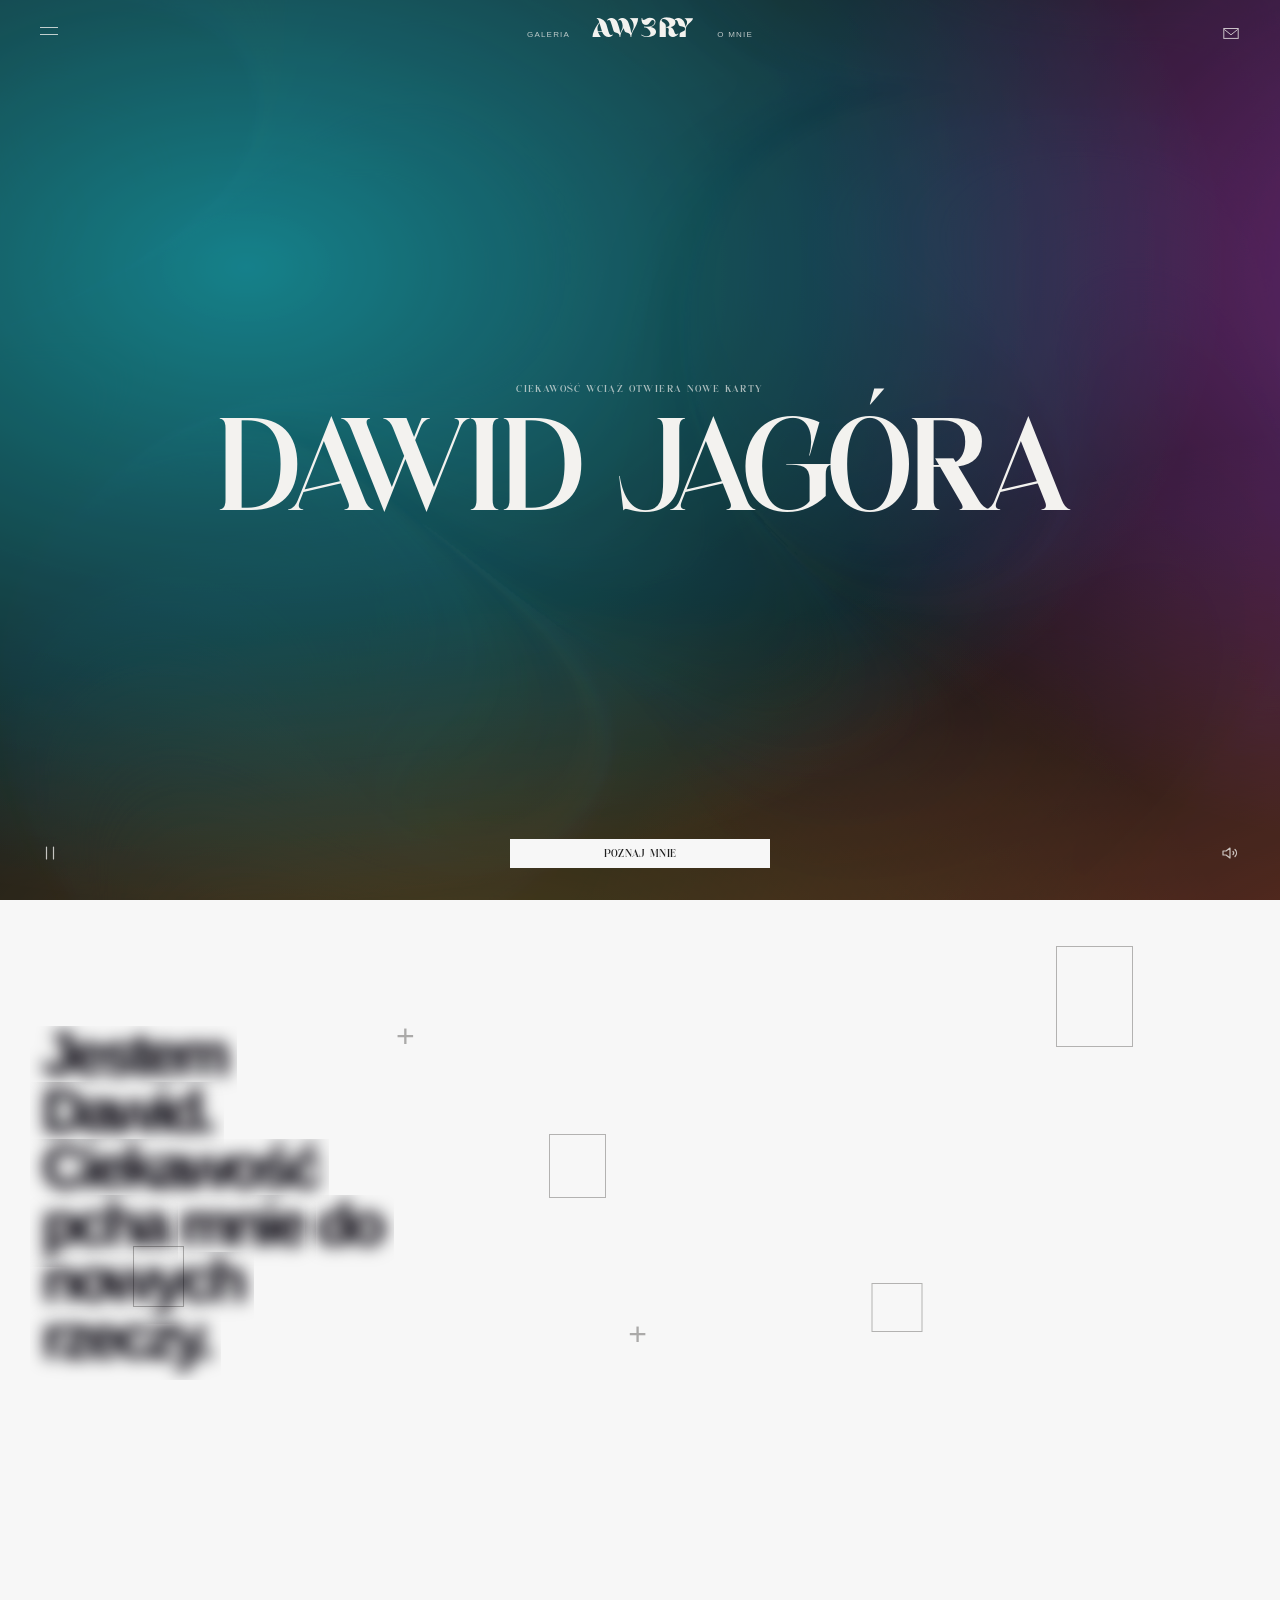
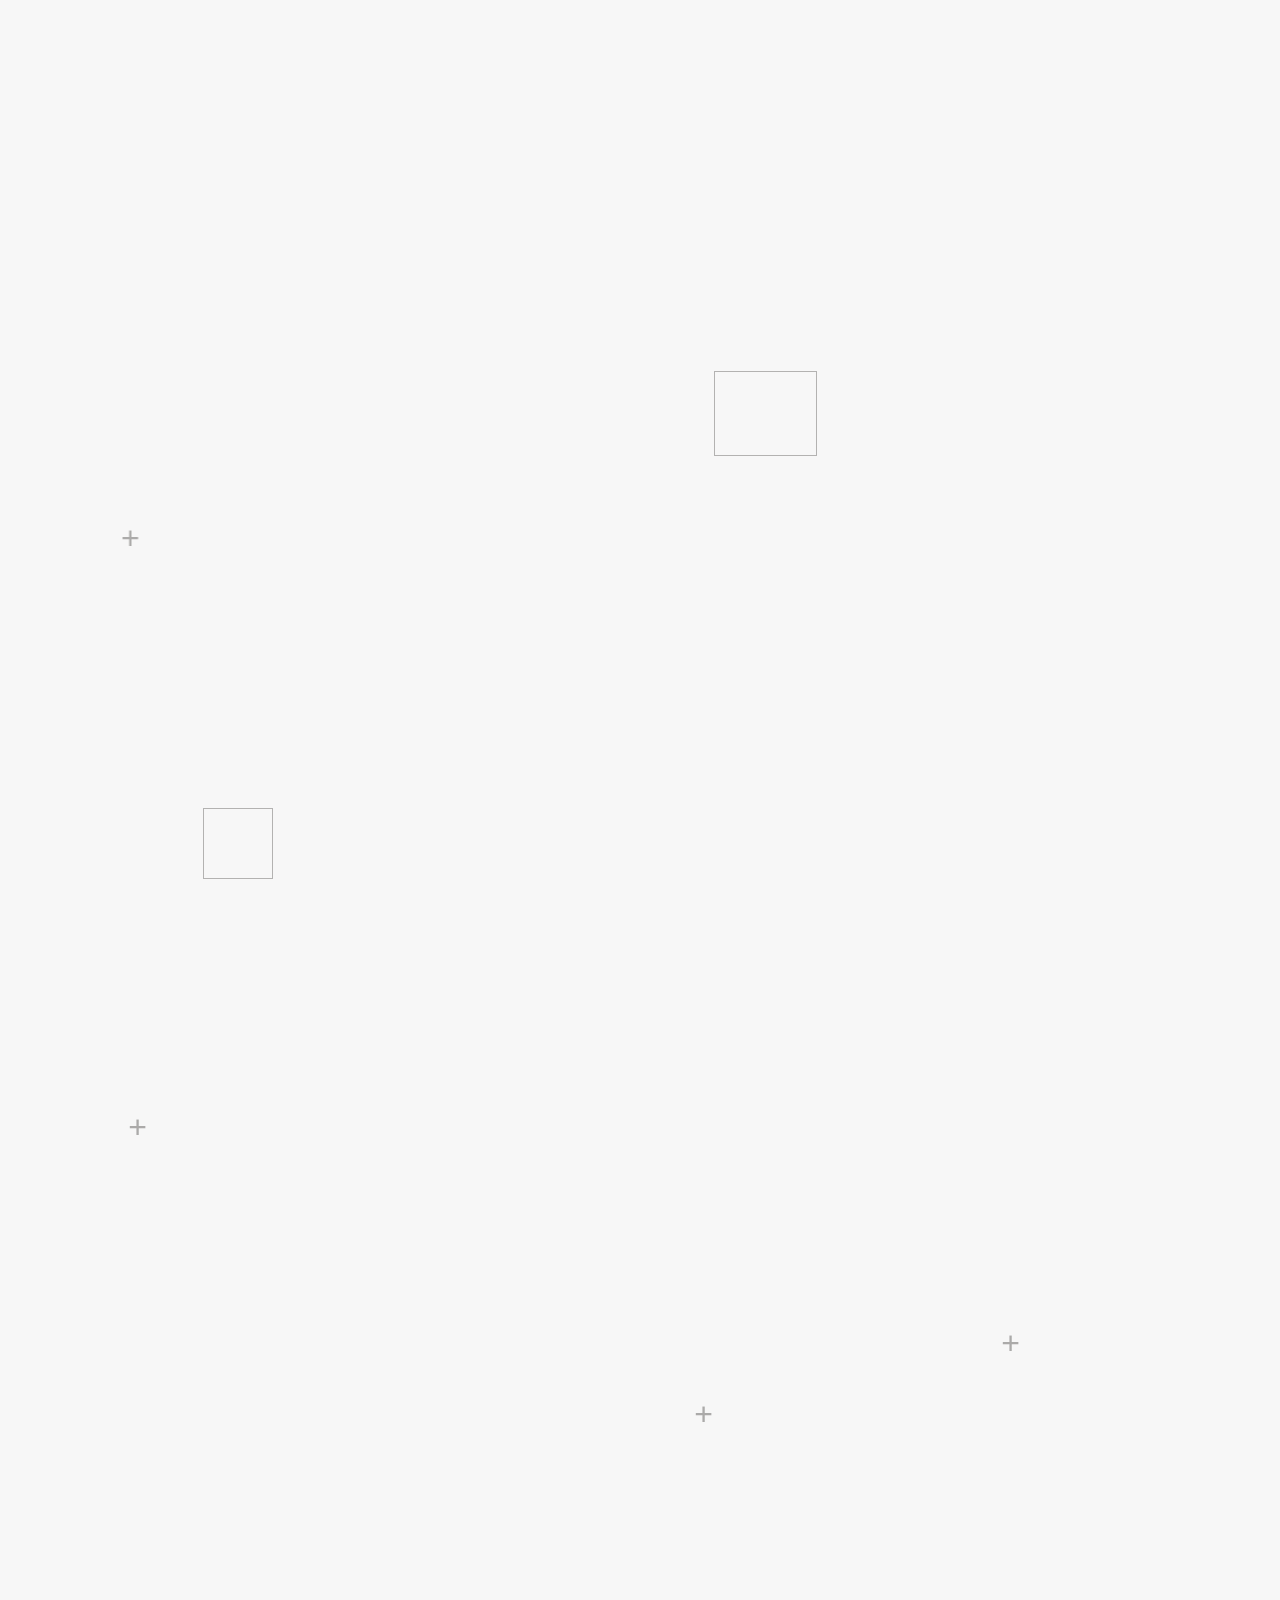
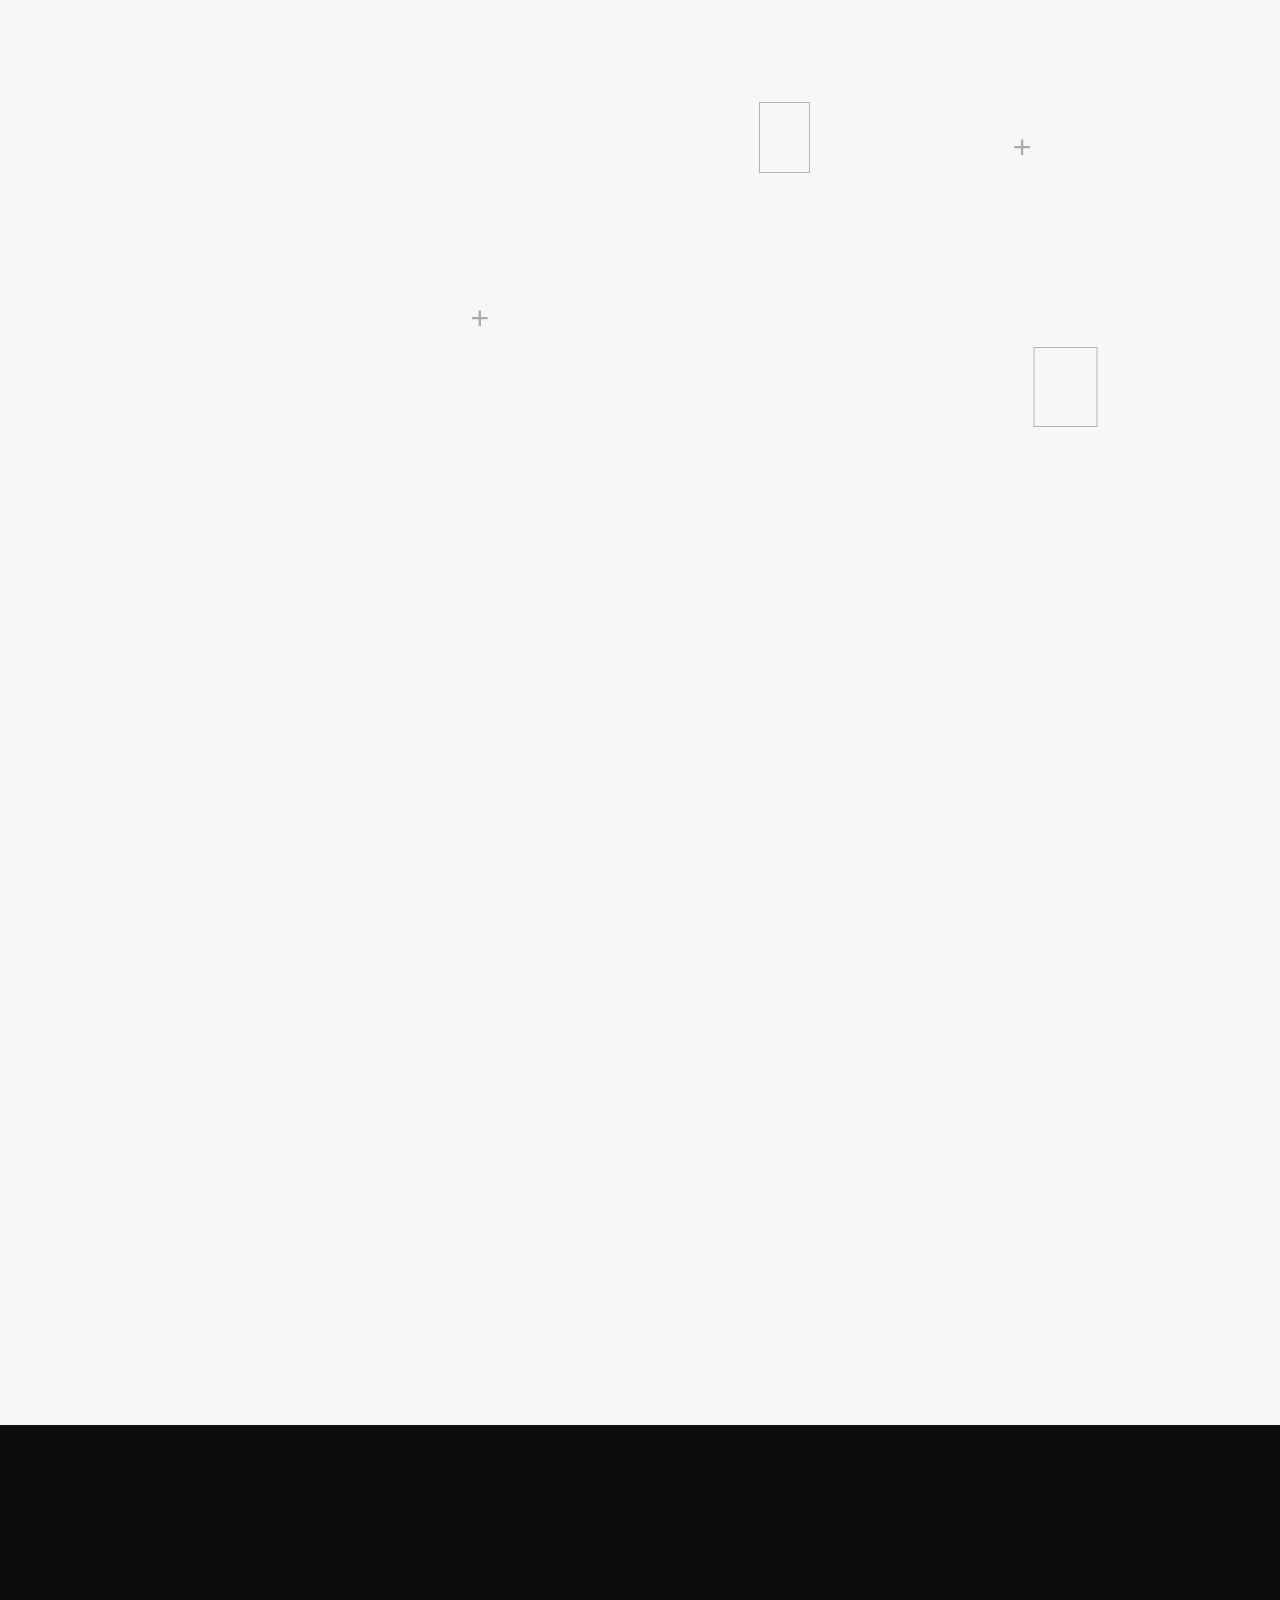
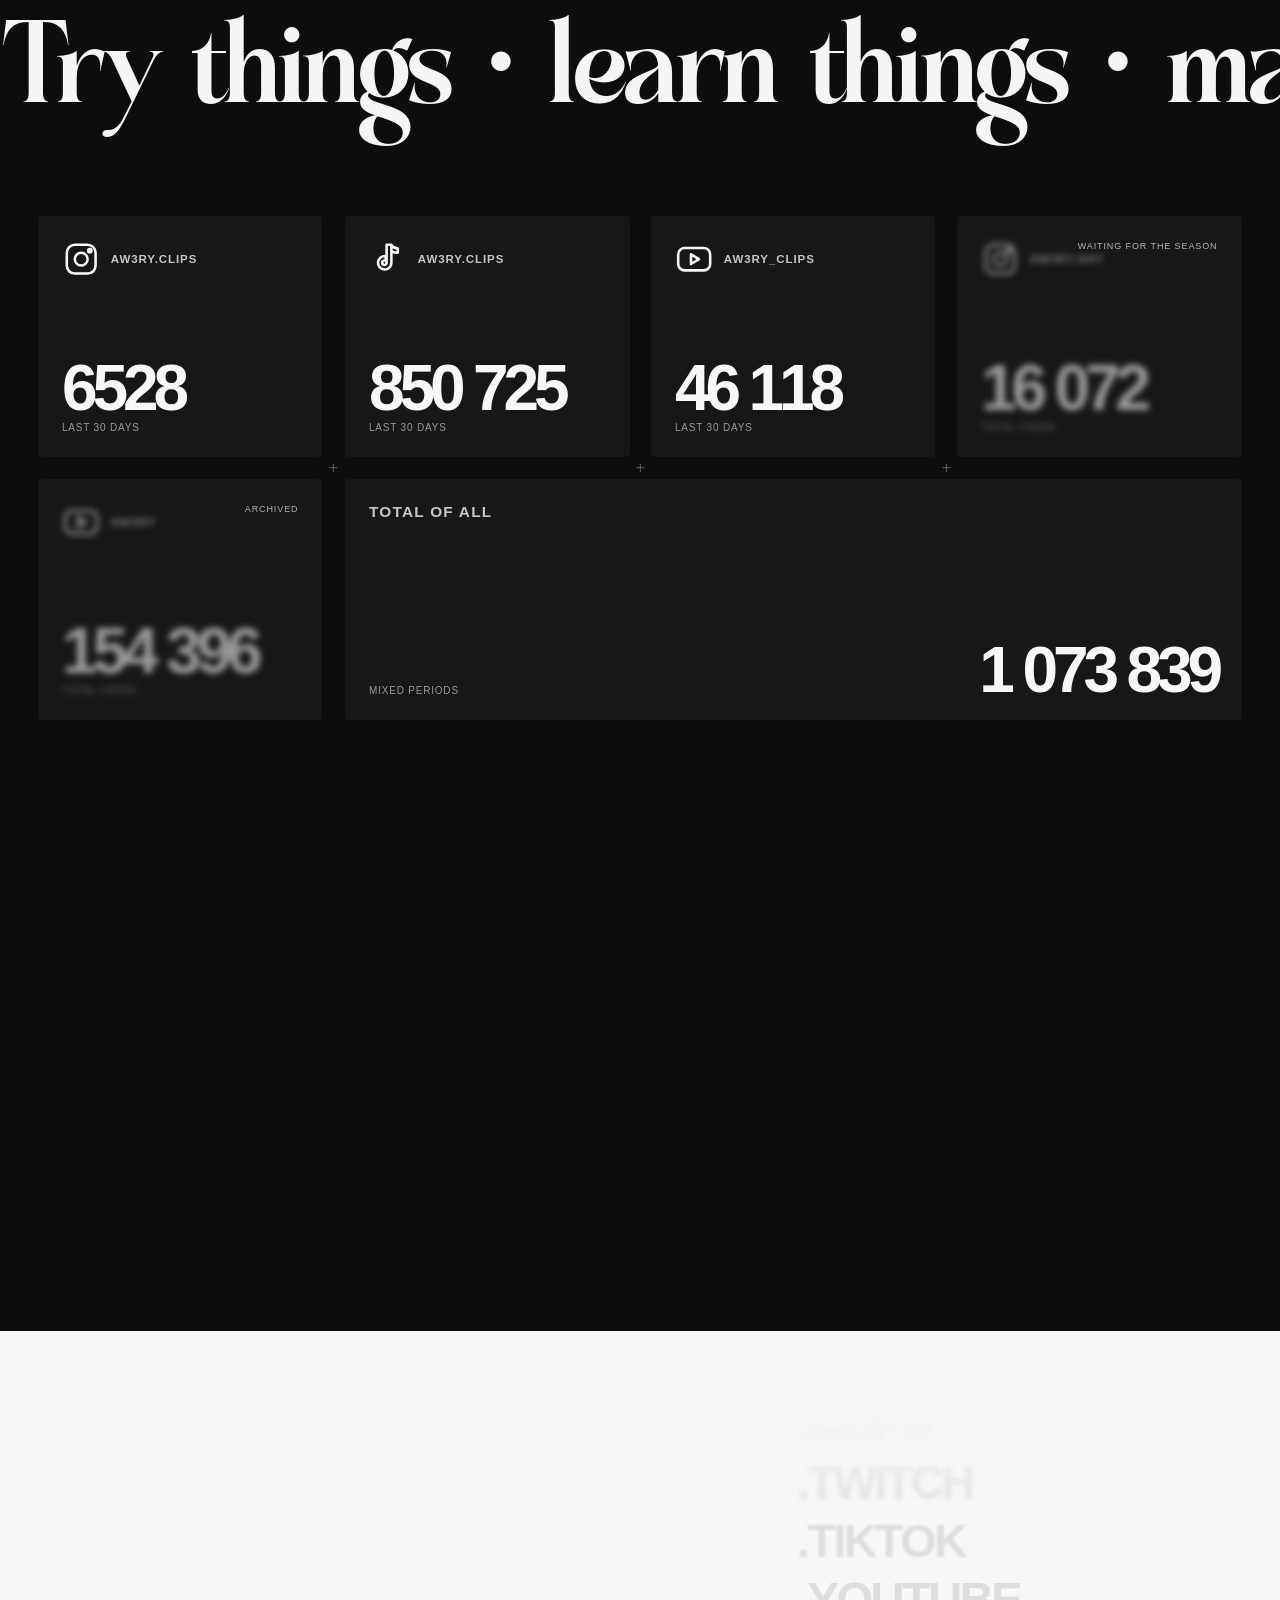
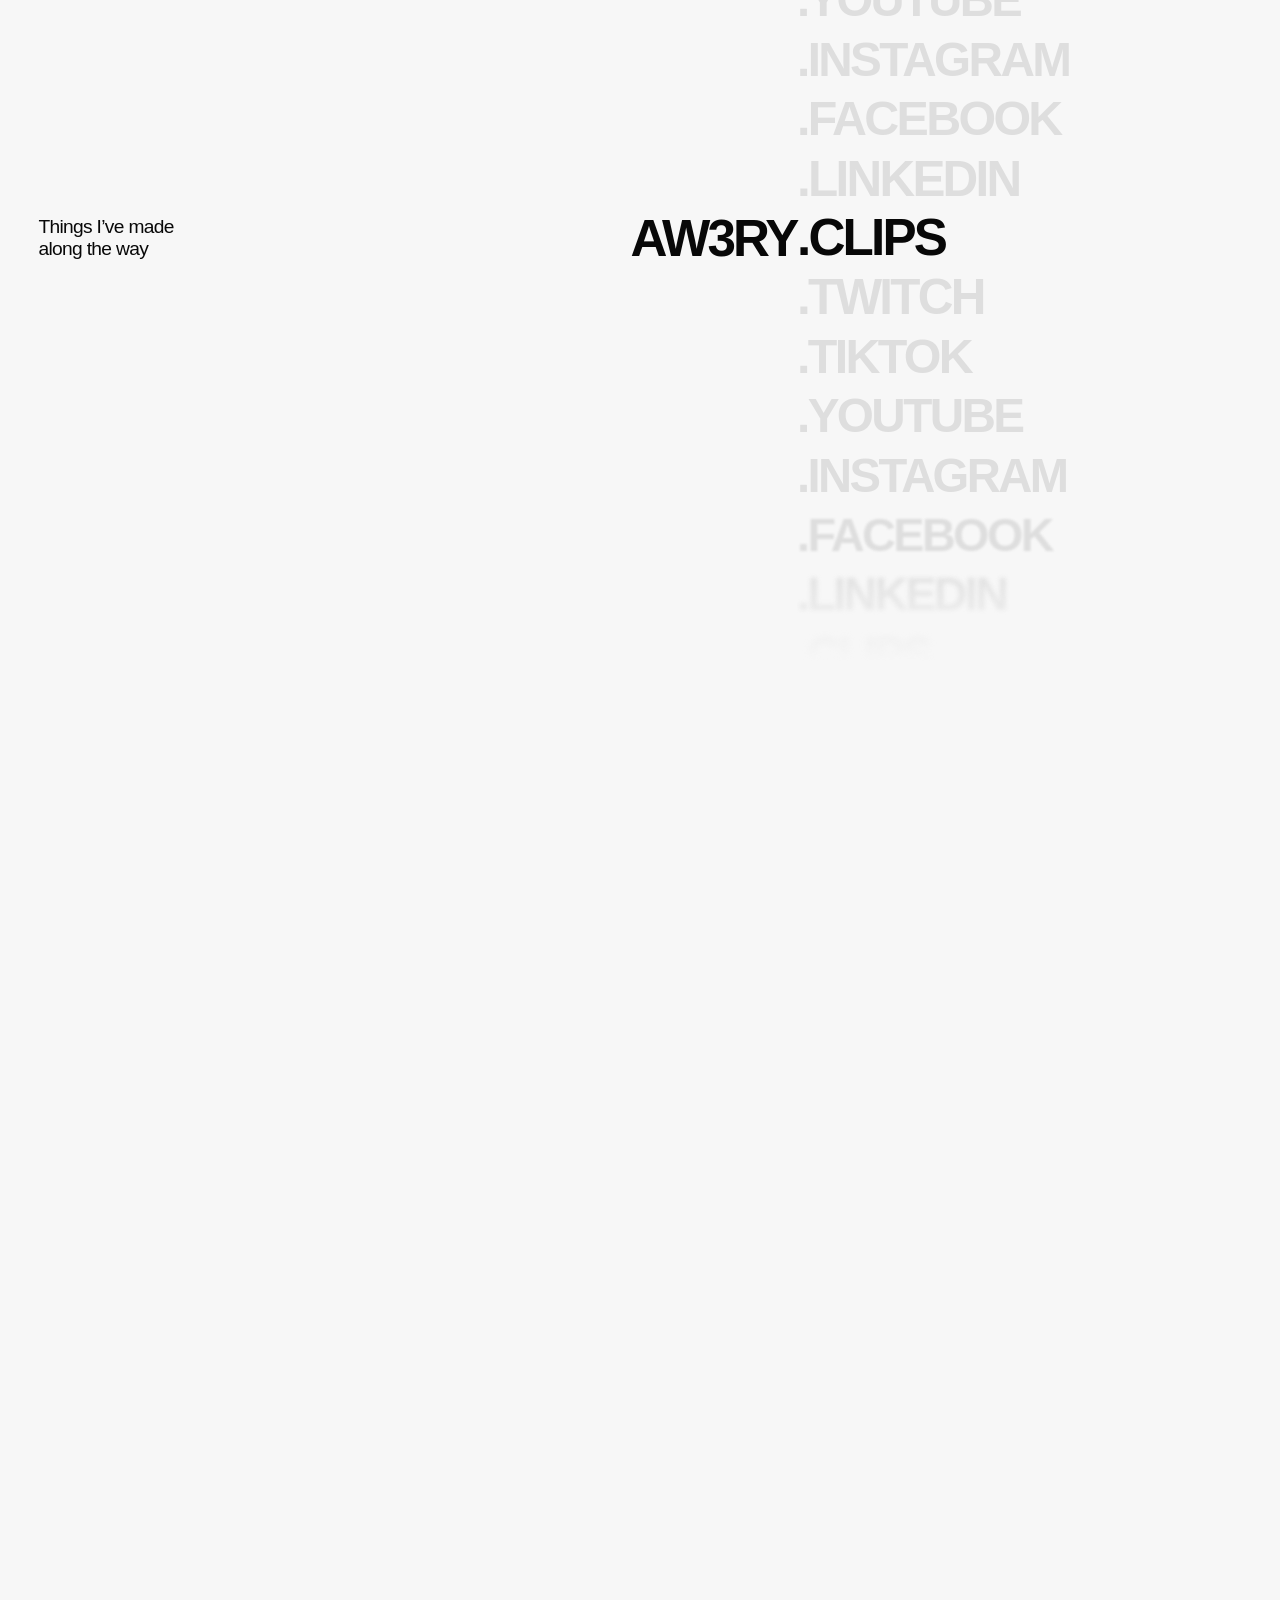
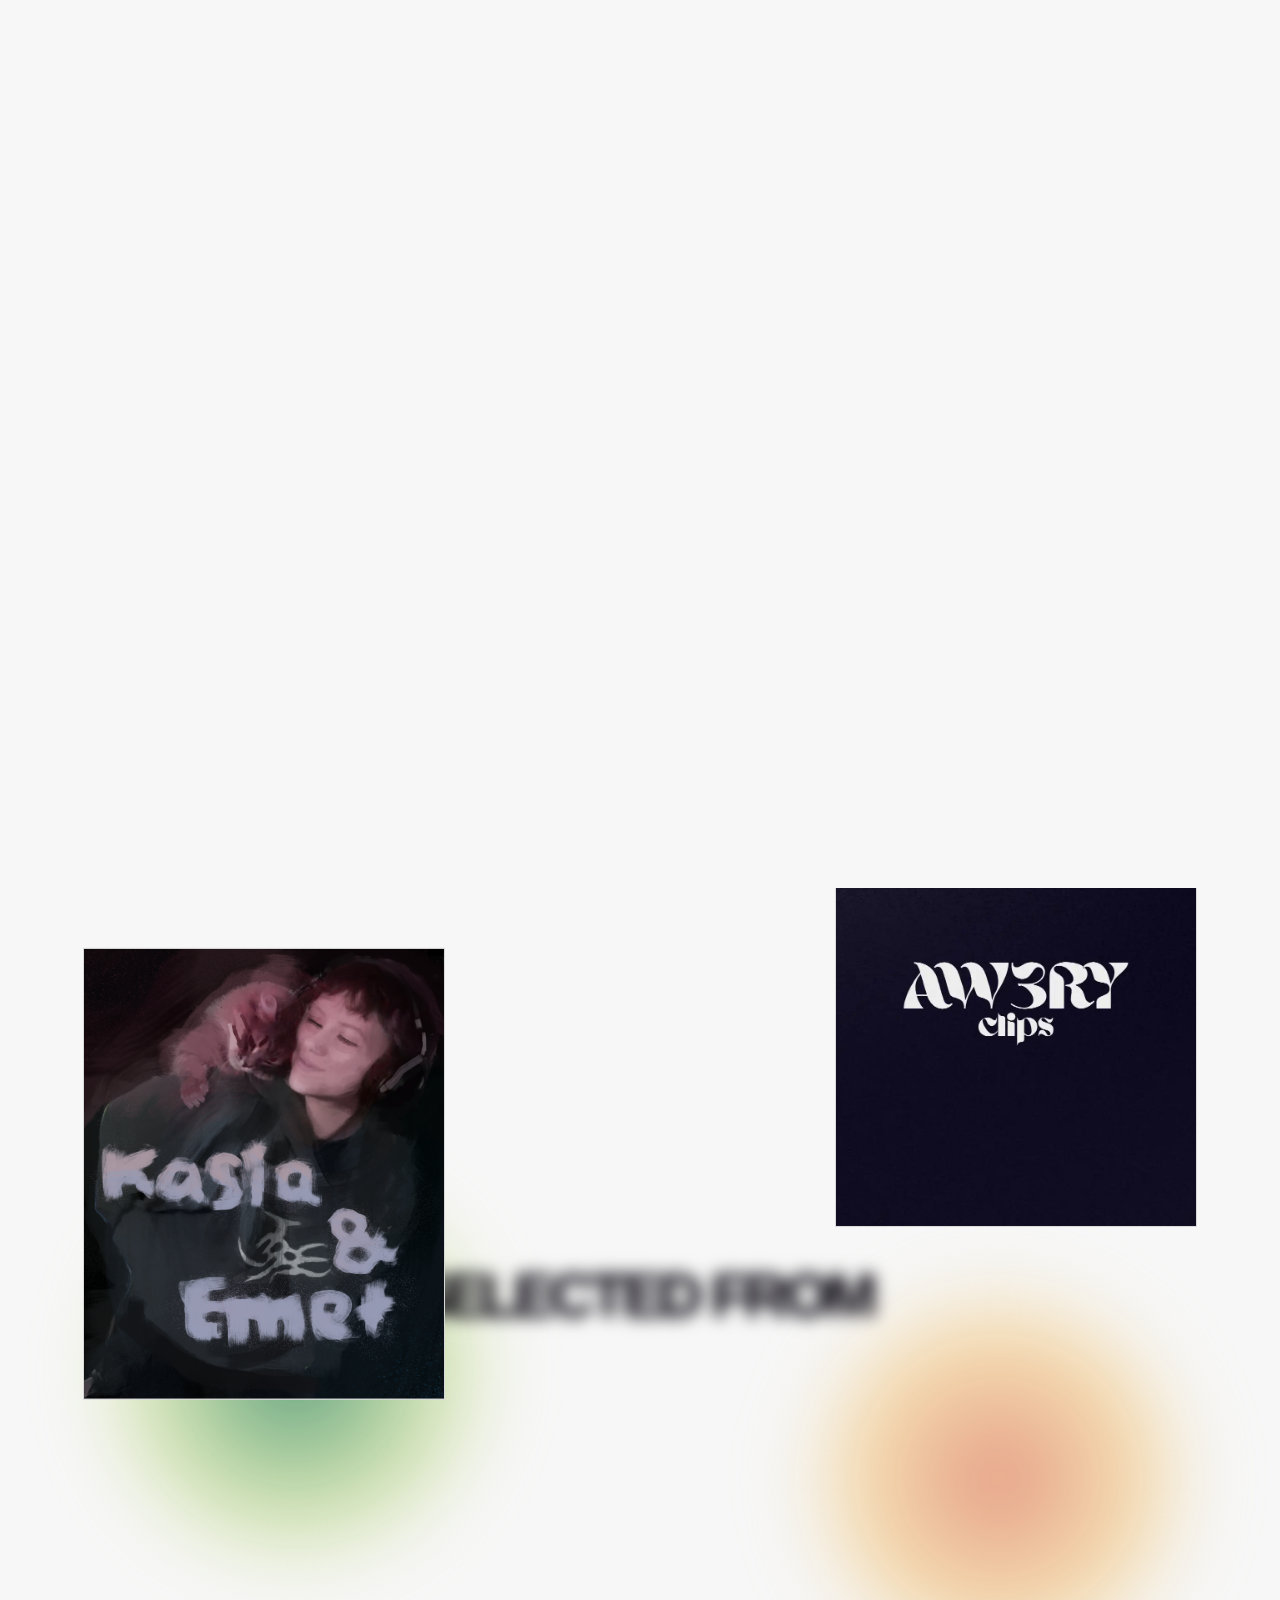
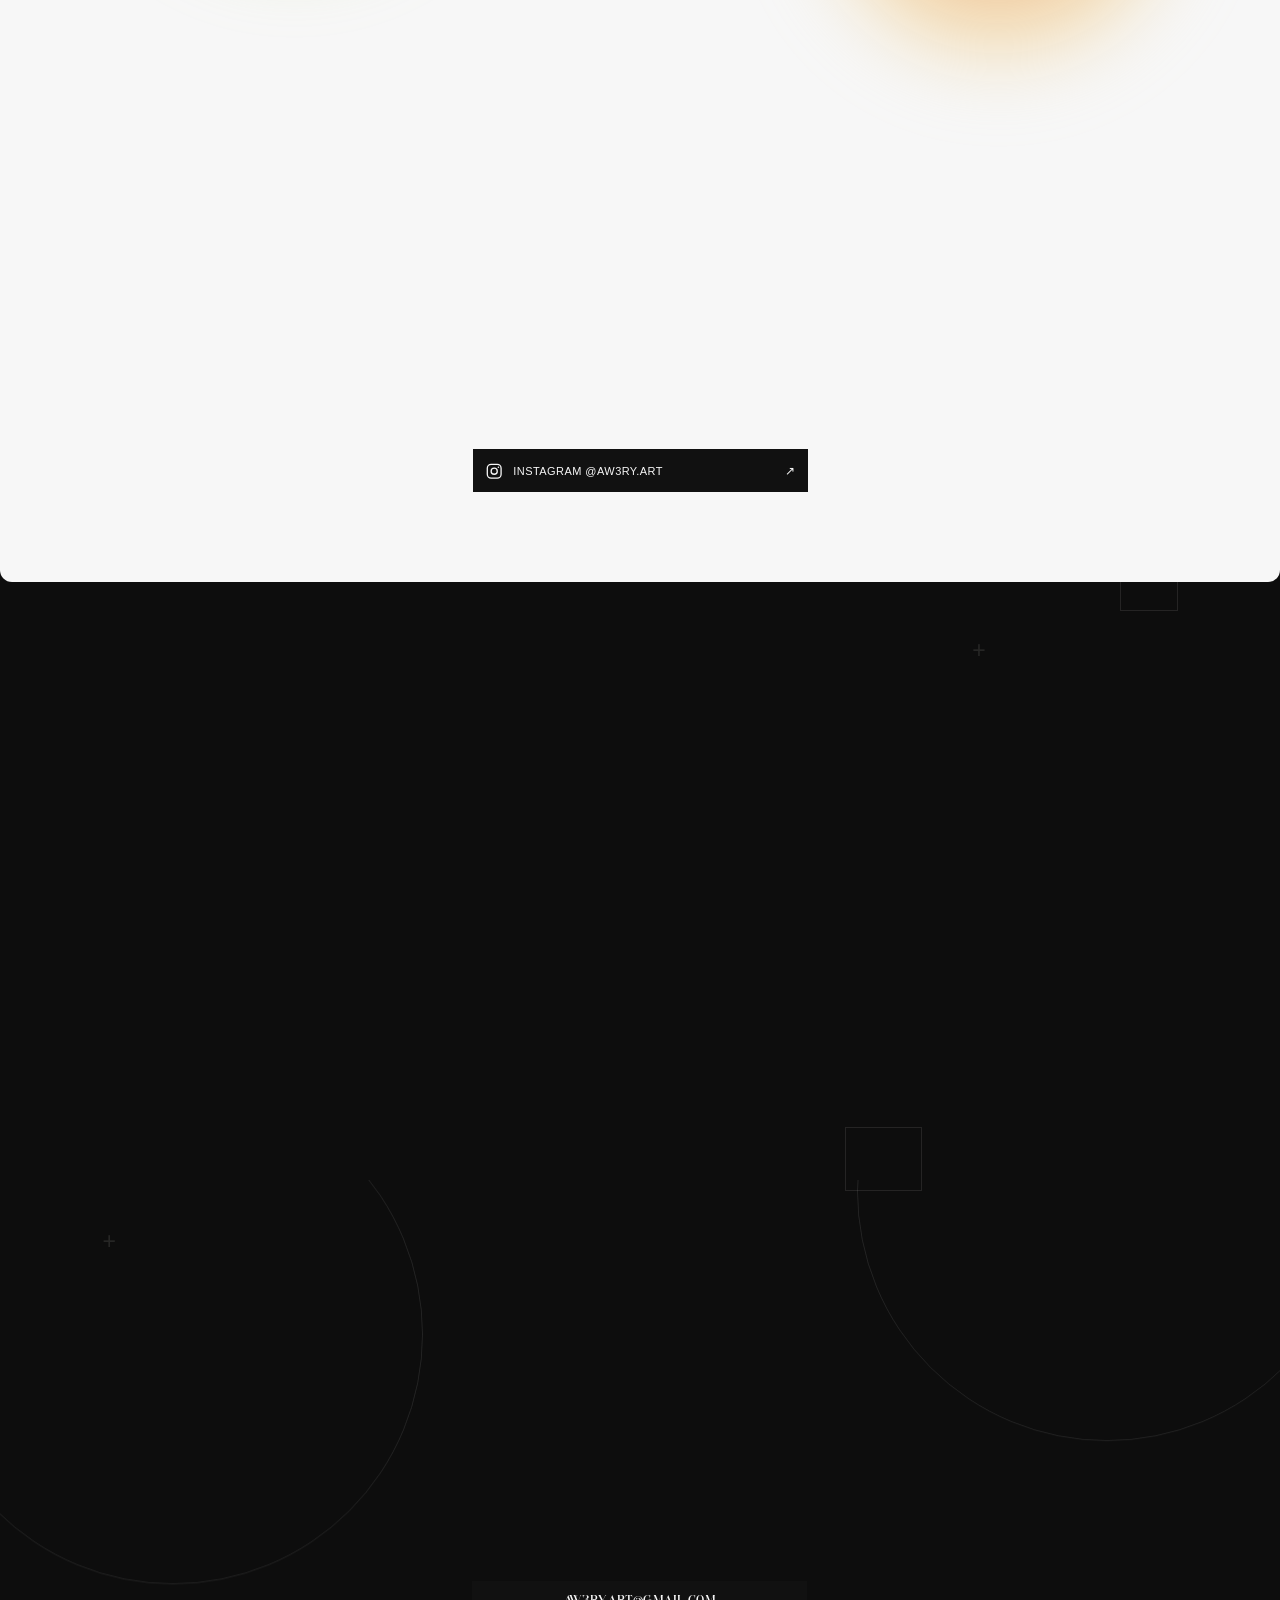
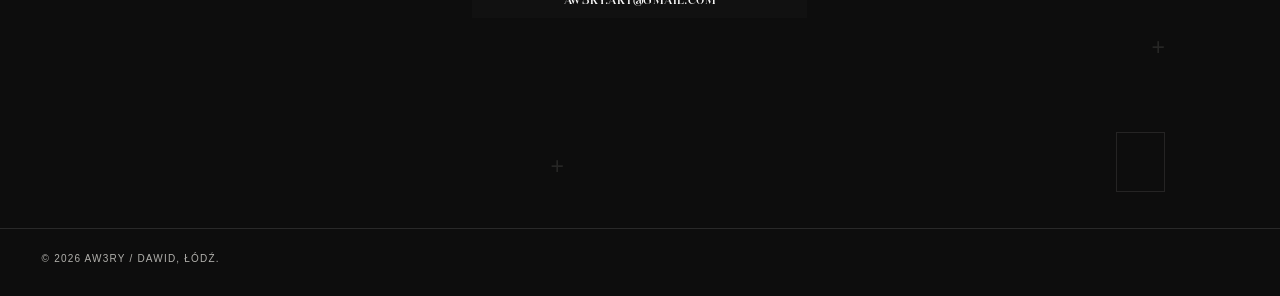
==== commit d8f98946: "4.2" ====
--- a/index.html
+++ b/index.html
@@ -268,9 +268,9 @@
             <div class="about-story-grid">
               <section aria-labelledby="aboutStoryWho" data-about-story-parallax="0.22">
                 <h3 class="visually-hidden" id="aboutStoryWho">Kim jestem</h3>
-                <p class="about-story-preview">Jestem Dawid z Łodzi. Najczęściej znajdziesz mnie z aparatem albo przy montażu wideo.</p>
+                <p class="about-story-preview">Kim jestem? Mechatronik z przypadku, który jest jednocześnie fotografem i grafikiem.</p>
                 <div class="about-story-detail" id="aboutStoryWhoDetail" aria-hidden="true" inert>
-                  <p>Lubię łączyć kreatywne myślenie z technicznym podejściem i testować nowe narzędzia. Najwięcej frajdy daje mi zamiana pomysłu w coś konkretnego — zdjęcie, film albo dopracowany detal.</p>
+                  <p>Do mechatroniki trafiłem trochę przez przypadek. Wybrałem najlepsze technikum w Łodzi i do dziś nie wiem, czy to był plan, czy kosmiczny żart. Mam 19 lat, lubię pracować przy eventach, montuję wideo i projektuję grafiki. W wolnych chwilach gram na gitarze, realizuję własne projekty i prowadzę Instagrama, na którym fotografuję samochody.</p>
                 </div>
                 <button class="about-read-more about-story-toggle" type="button" data-about-story-toggle aria-expanded="false" aria-controls="aboutStoryWhoDetail">
                   <span data-about-story-toggle-label>Czytaj dalej</span>
@@ -279,9 +279,9 @@
               </section>
               <section aria-labelledby="aboutStoryWork" data-about-story-parallax="-0.18">
                 <h3 class="visually-hidden" id="aboutStoryWork">Co robię</h3>
-                <p class="about-story-preview">Fotografuję, montuję filmy i rozwijam warsztat, ucząc się nowych narzędzi.</p>
+                <p class="about-story-preview">Co robię? Klipuję shoty, montuję wideo i projektuję grafiki, a po godzinach prowadzę moto IG.</p>
                 <div class="about-story-detail" id="aboutStoryWorkDetail" aria-hidden="true" inert>
-                  <p>Uczę się projektowania i druku 3D, CNC, Unity oraz C#, a zdobytą wiedzę sprawdzam w praktyce przy własnych i szkolnych projektach. Lubię łączyć różne narzędzia i sprawdzać, co można z nich zbudować, zamiast kończyć na samej teorii.</p>
+                  <p>Klipuję shoty i montuję krótkie wideo, takie, które mają sens bez kontekstu i nie nudzą od pierwszej sekundy. Równolegle rozwijam się jako grafik: miniaturki, oprawa, rzeczy, które streamer może wrzucić na kanał bez wstydu. Chcę robić to z ludźmi ze sceny, nie w próżni. Poza tym fotografuję samochody, bo to było moje pierwsze wejście w ten świat i dalej to lubię.</p>
                 </div>
                 <button class="about-read-more about-story-toggle" type="button" data-about-story-toggle aria-expanded="false" aria-controls="aboutStoryWorkDetail">
                   <span data-about-story-toggle-label>Czytaj dalej</span>
@@ -290,9 +290,9 @@
               </section>
               <section aria-labelledby="aboutStoryFuture" data-about-story-parallax="0.26">
                 <h3 class="visually-hidden" id="aboutStoryFuture">Kim chcę zostać</h3>
-                <p class="about-story-preview">Chcę rozwijać się jako twórca wizualny łączący fotografię, wideo, grafikę i technologię.</p>
+                <p class="about-story-preview">Kim chcę być? W przyszłości chcę zostać content creatorem i streamerem, a przy okazji robić duże eventy dla widzów i chatu.</p>
                 <div class="about-story-detail" id="aboutStoryFutureDetail" aria-hidden="true" inert>
-                  <p>Zależy mi na projektach, które nie tylko dobrze wyglądają, ale też opowiadają historię i mają konkretny cel. Chcę łączyć obraz, technologię i nowe umiejętności w coraz bardziej dopracowane realizacje.</p>
+                  <p>Sam chcę zostać streamerem i content creatorem, więc wiem, że dobry content to nie tylko obraz, ale ludzie po drugiej stronie ekranu. Chcę współpracować ze streamerami i robić z nimi duże eventy, takie, w których biorą udział widzowie i chatownicy, a nie tylko oglądają z boku. Zależy mi na projektach, które dobrze wyglądają, opowiadają historię i mają konkretny cel.</p>
                 </div>
                 <button class="about-read-more about-story-toggle" type="button" data-about-story-toggle aria-expanded="false" aria-controls="aboutStoryFutureDetail">
                   <span data-about-story-toggle-label>Czytaj dalej</span>
@@ -328,75 +328,78 @@
     </div>
     <div class="future-goals-grid">
       <div class="future-goal-cell">
-        <div class="future-goal-card future-goal-card--stat" aria-hidden="true">
-          <div class="future-goal-stat" data-social-stat="instagram" data-social-url="https://www.instagram.com/aw3ry.clips/">
+        <div class="future-goal-card future-goal-card--stat">
+          <div class="future-goal-stat" data-social-stat="instagram" data-period="last-30-days" data-social-url="https://www.instagram.com/aw3ry.clips/">
             <div class="future-goal-platform-heading">
               <span class="future-goal-platform-icon" aria-hidden="true">
                 <svg viewBox="0 0 24 24"><rect x="3" y="3" width="18" height="18" rx="5"></rect><circle cx="12" cy="12" r="4"></circle><circle cx="17.4" cy="6.7" r="1"></circle></svg>
               </span>
               <span class="future-goal-platform-name">AW3RY.CLIPS</span>
             </div>
-            <strong data-social-value="—">—</strong><small>total views</small>
+            <strong data-social-value="—">—</strong><small>LAST 30 DAYS</small>
           </div>
         </div>
       </div>
       <div class="future-goal-cell">
-        <div class="future-goal-card future-goal-card--stat" aria-hidden="true">
-          <div class="future-goal-stat" data-social-stat="tiktok" data-social-url="https://www.tiktok.com/@aw3ry.clips">
+        <div class="future-goal-card future-goal-card--stat">
+          <div class="future-goal-stat" data-social-stat="tiktok" data-period="last-30-days" data-social-url="https://www.tiktok.com/@aw3ry.clips">
             <div class="future-goal-platform-heading">
               <span class="future-goal-platform-icon" aria-hidden="true">
                 <svg viewBox="0 0 24 24"><path d="M14 3v11.2a4.2 4.2 0 1 1-3.5-4.1v3a1.4 1.4 0 1 0 .5 1.1V3h3v.1a5.5 5.5 0 0 0 4 2.3V8a8.2 8.2 0 0 1-4-1.1V3Z"></path></svg>
               </span>
               <span class="future-goal-platform-name">AW3RY.CLIPS</span>
             </div>
-            <strong data-social-value="—">—</strong><small>total views</small>
+            <strong data-social-value="—">—</strong><small>LAST 30 DAYS</small>
           </div>
         </div>
       </div>
       <div class="future-goal-cell">
-        <div class="future-goal-card future-goal-card--stat" aria-hidden="true">
-          <div class="future-goal-stat" data-social-stat="youtube" data-social-url="https://www.youtube.com/@AW3RY_CLIPS">
+        <div class="future-goal-card future-goal-card--stat">
+          <div class="future-goal-stat" data-social-stat="youtube" data-period="last-30-days" data-social-url="https://www.youtube.com/@AW3RY_CLIPS">
             <div class="future-goal-platform-heading">
               <span class="future-goal-platform-icon" aria-hidden="true">
                 <svg viewBox="0 0 24 24"><rect x="2" y="5" width="20" height="14" rx="4"></rect><path d="m10 9 5 3-5 3Z"></path></svg>
               </span>
               <span class="future-goal-platform-name">AW3RY_CLIPS</span>
             </div>
-            <strong data-social-value="—">—</strong><small>total views</small>
-          </div>
-        </div>
-      </div>
-      <div class="future-goal-cell">
-        <div class="future-goal-card future-goal-card--stat" aria-hidden="true">
-          <div class="future-goal-stat" data-social-stat="instagram-reels" data-social-url="https://www.instagram.com/aw3ry.art/">
+            <strong data-social-value="—">—</strong><small>LAST 30 DAYS</small>
+          </div>
+        </div>
+      </div>
+      <div class="future-goal-cell" data-channel-status="waiting">
+        <div class="future-goal-card future-goal-card--stat" role="button" tabindex="0" aria-expanded="false">
+          <div class="future-goal-stat" data-social-stat="instagram-reels" data-period="lifetime" data-social-url="https://www.instagram.com/aw3ry.art/">
             <div class="future-goal-platform-heading">
               <span class="future-goal-platform-icon" aria-hidden="true">
                 <svg viewBox="0 0 24 24"><rect x="3" y="3" width="18" height="18" rx="5"></rect><circle cx="12" cy="12" r="4"></circle><circle cx="17.4" cy="6.7" r="1"></circle></svg>
               </span>
               <span class="future-goal-platform-name">AW3RY.ART</span>
             </div>
-            <strong data-social-value="—">—</strong><small>total views</small>
-          </div>
-        </div>
-      </div>
-      <div class="future-goal-cell">
-        <div class="future-goal-card future-goal-card--stat" aria-hidden="true">
-          <div class="future-goal-stat" data-social-stat="youtube-shorts" data-social-url="https://www.youtube.com/@AW3RY">
+            <strong data-social-value="—">—</strong><small>TOTAL VIEWS</small>
+          </div>
+          <span class="future-goal-status-note">WAITING FOR THE SEASON</span>
+        </div>
+      </div>
+      <div class="future-goal-cell" data-channel-status="archived">
+        <div class="future-goal-card future-goal-card--stat" role="button" tabindex="0" aria-expanded="false">
+          <div class="future-goal-stat" data-social-stat="youtube-shorts" data-period="lifetime" data-social-url="https://www.youtube.com/@AW3RY">
             <div class="future-goal-platform-heading">
               <span class="future-goal-platform-icon" aria-hidden="true">
                 <svg viewBox="0 0 24 24"><rect x="2" y="5" width="20" height="14" rx="4"></rect><path d="m10 9 5 3-5 3Z"></path></svg>
               </span>
               <span class="future-goal-platform-name">AW3RY</span>
             </div>
-            <strong data-social-value="—">—</strong><small>total views</small>
-          </div>
+            <strong data-social-value="—">—</strong><small>TOTAL VIEWS</small>
+          </div>
+          <span class="future-goal-status-note">ARCHIVED</span>
         </div>
       </div>
       <div class="future-goal-cell future-goal-cell--total">
-        <div class="future-goal-card future-goal-card--stat" aria-hidden="true">
-          <div class="future-goal-stat future-goal-stat--total" data-social-stat="total">
+        <div class="future-goal-card future-goal-card--stat">
+          <div class="future-goal-stat future-goal-stat--total" data-social-stat="total" data-period="mixed">
             <span class="future-goal-platform-name">TOTAL OF ALL</span>
             <strong data-social-value="—">—</strong>
+            <small>MIXED PERIODS</small>
           </div>
         </div>
       </div>
--- a/css/style.css
+++ b/css/style.css
@@ -817,8 +817,8 @@
   left: auto;
   right: auto;
   box-sizing: border-box;
-  width: min(335px, calc((100vw - 3rem) / 2));
-  padding: .8rem .85rem;
+  width: min(380px, calc((100vw - 3rem) / 2));
+  padding: 1rem 1.05rem;
   overflow: hidden;
   opacity: 0;
   clip-path: inset(0 100% 0 0);
@@ -855,13 +855,13 @@
 }
 
 .about-story-grid section:nth-child(odd) .about-story-detail {
-  right: calc(100% + .75rem);
+  right: calc(100% + 3rem);
   --about-story-detail-start-x: 1.5rem;
   clip-path: inset(0 0 0 100%);
 }
 
 .about-story-grid section:nth-child(even) .about-story-detail {
-  left: calc(100% + .75rem);
+  left: calc(100% + 3rem);
   --about-story-detail-start-x: -1.5rem;
   clip-path: inset(0 100% 0 0);
 }
@@ -906,7 +906,7 @@
 
   .about-story-grid section .about-story-detail,
   .about-story-grid section:nth-child(n) .about-story-detail {
-    top: calc(100% + .75rem);
+    top: calc(100% + 2.5rem);
     left: 0;
     right: auto;
     width: 100%;
@@ -1075,6 +1075,40 @@
 }
 
 @media (max-width: 600px) {
+  .page {
+    height: 100svh;
+    min-height: 100svh;
+  }
+
+  .site-header {
+    top: 0;
+    right: 0;
+    left: 0;
+    height: calc(62px + env(safe-area-inset-top));
+    padding: env(safe-area-inset-top) max(20px, env(safe-area-inset-right)) 0 max(20px, env(safe-area-inset-left));
+    grid-template-columns: minmax(44px, 1fr) auto minmax(44px, 1fr);
+  }
+
+  .site-header .header-link {
+    display: none;
+  }
+
+  .header-side--left {
+    justify-self: start;
+  }
+
+  .header-side--right {
+    justify-self: end;
+  }
+
+  .personal-home h1 {
+    font-size: clamp(36px, 11vw, 52px);
+  }
+
+  .personal-home .intro {
+    width: calc(100% - 32px);
+  }
+
   .site-nav {
     position: fixed;
     top: 98px;
@@ -1311,6 +1345,11 @@
   translate: var(--magnet-x, 0px) var(--magnet-y, 0px);
   transition: width 220ms ease, height 220ms ease, min-height 220ms ease, border-radius 220ms ease, translate 560ms cubic-bezier(.22, 1.35, .36, 1), transform 220ms ease, background-color 220ms ease, color 220ms ease, box-shadow 220ms ease;
   will-change: translate;
+}
+
+.music-player-expand-toggle,
+.music-player-tiktok {
+  display: none !important;
 }
 
 .music-player-expand-toggle::after {
@@ -1594,9 +1633,7 @@
 .intro-link:active { background: #193629; box-shadow: 0 3px 10px rgba(0, 0, 0, .22); transform: translate(-50%, 0) scale(.98); }
 
 @media (max-width: 600px) {
-  .site-header { top: 25px; right: 24px; left: 24px; }
   .intro { top: 50%; }
-  h1 { font-size: clamp(36px, 11vw, 52px); }
   .music-player { bottom: 16px; }
   .intro-link {
     bottom: calc(clamp(24px, 4.1vh, 44px) - 8px);
@@ -2539,6 +2576,16 @@
   background: #171717;
 }
 
+.future-goal-card--stat[role="button"] {
+  cursor: pointer;
+}
+
+.future-goal-card--stat[role="button"]:focus-visible {
+  z-index: 3;
+  outline: 1px solid rgba(247, 247, 247, .8);
+  outline-offset: 4px;
+}
+
 .future-goal-card--stat::before {
   display: none;
 }
@@ -2608,6 +2655,60 @@
   font-size: 10px;
   letter-spacing: .08em;
   text-transform: uppercase;
+}
+
+.future-goal-stat[data-period="mixed"] {
+  position: relative;
+}
+
+.future-goal-stat[data-period="mixed"] small {
+  position: absolute;
+  bottom: clamp(1rem, 2vw, 1.5rem);
+  left: clamp(1rem, 2vw, 1.5rem);
+}
+
+.future-goal-cell[data-channel-status] .future-goal-stat > * {
+  filter: blur(3px);
+  opacity: .58;
+  transition: filter 700ms cubic-bezier(.16, 1, .3, 1), opacity 700ms cubic-bezier(.16, 1, .3, 1);
+}
+
+.future-goal-status-note {
+  position: absolute;
+  top: clamp(1rem, 2vw, 1.5rem);
+  right: clamp(1rem, 2vw, 1.5rem);
+  z-index: 1;
+  color: rgba(247, 247, 247, .7);
+  font-size: 9px;
+  letter-spacing: .1em;
+  line-height: 1.4;
+  text-align: right;
+  text-transform: uppercase;
+  transition: opacity 420ms ease;
+}
+
+.future-goal-cell.is-revealed .future-goal-status-note {
+  opacity: 0;
+  pointer-events: none;
+}
+
+@media (hover: hover) and (pointer: fine) {
+  .future-goal-cell[data-channel-status]:hover .future-goal-stat > *,
+  .future-goal-cell[data-channel-status]:focus-within .future-goal-stat > * {
+    filter: blur(0);
+    opacity: 1;
+  }
+
+  .future-goal-cell[data-channel-status]:hover .future-goal-status-note,
+  .future-goal-cell[data-channel-status]:focus-within .future-goal-status-note {
+    opacity: 0;
+    pointer-events: none;
+  }
+}
+
+.future-goal-cell[data-channel-status].is-revealed .future-goal-stat > * {
+  filter: blur(0);
+  opacity: 1;
 }
 
 @keyframes future-goal-square-flash {
@@ -2741,10 +2842,50 @@
     grid-template-columns: repeat(2, minmax(0, 1fr));
     --goal-gap: 14px;
     gap: var(--goal-gap);
+    padding-right: clamp(12px, 4vw, 24px);
+    padding-left: clamp(12px, 4vw, 24px);
+  }
+
+  .future-goal-cell:has(.future-goal-stat[data-social-stat="instagram"]) {
+    grid-column: 1;
+    grid-row: 1;
+  }
+
+  .future-goal-cell:has(.future-goal-stat[data-social-stat="tiktok"]) {
+    grid-column: 1 / -1;
+    grid-row: 3;
+  }
+
+  .future-goal-cell:has(.future-goal-stat[data-social-stat="tiktok"]) .future-goal-card {
+    height: auto;
+    min-height: 0;
+    aspect-ratio: 2.6;
+  }
+
+  .future-goal-cell:has(.future-goal-stat[data-social-stat="youtube"]) {
+    grid-column: 1;
+    grid-row: 2;
+  }
+
+  .future-goal-cell:has(.future-goal-stat[data-social-stat="instagram-reels"]) {
+    grid-column: 2;
+    grid-row: 2;
+  }
+
+  .future-goal-cell:has(.future-goal-stat[data-social-stat="youtube-shorts"]) {
+    grid-column: 2;
+    grid-row: 1;
+  }
+
+  .future-goal-cell:has(.future-goal-stat[data-social-stat="youtube-shorts"]) .future-goal-card {
+    height: auto;
+    min-height: 0;
+    aspect-ratio: 1.25;
   }
 
   .future-goal-cell--total {
     grid-column: 1 / -1;
+    grid-row: 4;
   }
 
   .future-goal-cell--total .future-goal-card {
@@ -2754,11 +2895,21 @@
   }
 
   .future-goal-stat.future-goal-stat--total {
-    gap: .75rem;
+    display: flex;
+    flex-direction: column;
+    align-items: center;
+    justify-content: center;
+    gap: .6rem;
+    text-align: center;
   }
 
   .future-goal-stat--total strong {
-    font-size: clamp(1.7rem, 7vw, 3.5rem);
+    align-self: center;
+    font-size: clamp(2.2rem, 10vw, 4rem);
+  }
+
+  .future-goal-stat--total .future-goal-platform-name {
+    align-self: center;
   }
 
   .future-goal-cell:nth-child(2n)::after,
@@ -2766,6 +2917,38 @@
 
   .future-goal-card {
     aspect-ratio: 1.25;
+  }
+
+  .future-goal-stat {
+    min-width: 0;
+    padding: 12px;
+  }
+
+  .future-goal-stat strong {
+    max-width: 100%;
+    min-width: 0;
+    font-size: clamp(1.9rem, 9vw, 2.8rem);
+    white-space: nowrap;
+  }
+
+  .future-goal-platform-heading {
+    gap: 6px;
+  }
+
+  .future-goal-platform-icon {
+    width: 24px;
+    height: 24px;
+  }
+
+  .future-goal-platform-name {
+    font-size: clamp(.52rem, 2.1vw, .65rem);
+  }
+
+  .future-goals-grid.has-future-goal-reveal .future-goal-cell,
+  .future-goals-grid.has-future-goal-reveal .future-goal-cell.is-visible,
+  .future-goals-grid.has-future-goal-reveal .future-goal-cell:nth-child(n),
+  .future-goals-grid.has-future-goal-reveal .future-goal-cell:nth-child(n).is-visible {
+    transform: none;
   }
 
   .future-goal-mark {
@@ -2802,6 +2985,11 @@
     translate: none;
     transition: background-color 240ms ease;
     will-change: auto;
+  }
+
+  .future-goal-cell[data-channel-status] .future-goal-stat > *,
+  .future-goal-status-note {
+    transition: none;
   }
 }
 
@@ -2977,13 +3165,25 @@
 .instagram-feature .section-head { position: absolute; top: 40%; left: 50%; z-index: 1; width: var(--container); margin: 0; text-align: center; transform: translate(-50%, -50%); }
 .instagram-feature .section-title { width: 100%; max-width: none; margin: 0 auto; font-family: Arial, Helvetica, sans-serif; font-size: clamp(2.5rem, 4.8vw, 5.2rem); font-weight: 600; letter-spacing: -.075em; line-height: .92; text-transform: uppercase; }
 .instagram-feature .about-title-line { display: block; }
+.instagram-feature .about-title-line:nth-child(2) .about-title-word-inner {
+  font-family: 'Ashing', Arial, Helvetica, sans-serif;
+  font-weight: 400;
+  letter-spacing: -.04em;
+  text-transform: none;
+}
 .instagram-feature .about-title-word--gallery { overflow: visible; }
 .instagram-feature .about-title-word-inner--gallery {
   font-size: 1.12em;
   color: #214536;
   text-shadow: none;
 }
-.instagram-feature .instagram-layout-preserver { position: relative; padding-top: calc(clamp(2.2rem, 5vw, 4rem) + clamp(2.2rem, 5vw, 4rem) + 13rem); padding-bottom: 1.5rem; }
+.instagram-feature .about-title-word-inner--aw3ry {
+  font-family: 'Ashing', Arial, Helvetica, sans-serif;
+  font-weight: 400;
+  letter-spacing: -.04em;
+  text-transform: none;
+}
+.instagram-feature .instagram-layout-preserver { position: relative; padding-top: calc(clamp(2.2rem, 5vw, 4rem) + clamp(2.2rem, 5vw, 4rem) + 13rem + 5rem); padding-bottom: 1.5rem; }
 .services .about-title-word-inner--accent {
   text-decoration: underline;
   text-decoration-color: #d62976;
@@ -3002,7 +3202,8 @@
 
 @media (hover: hover) and (pointer: fine) {
   .instagram-feature .instagram-layout-item {
-    transition: filter 1.2s cubic-bezier(.16, 1, .3, 1);
+    scale: 1;
+    transition: filter 600ms cubic-bezier(.16, 1, .3, 1), scale 600ms cubic-bezier(.16, 1, .3, 1);
   }
 
   .instagram-feature .instagram-layout-item img {
@@ -3023,12 +3224,14 @@
 
   .instagram-feature .instagram-layout-grid:has(.instagram-layout-item:hover) .instagram-layout-item:not(:hover),
   .instagram-feature .instagram-layout-grid:has(.instagram-layout-item:focus-within) .instagram-layout-item:not(:focus-within) {
+    scale: .94;
     filter: blur(1px);
   }
 
   .instagram-feature .instagram-layout-item:hover,
   .instagram-feature .instagram-layout-item:focus-within {
     z-index: 2;
+    scale: 1.06;
   }
 
   .instagram-feature .instagram-layout-item:hover img,
@@ -3683,7 +3886,7 @@
 @media (max-width: 760px) {
   .contact-links {
     top: 20px;
-    width: min(100%, 540px);
+    width: 100%;
     flex-wrap: wrap;
     gap: 1.5rem;
   }
@@ -3692,6 +3895,23 @@
   .contact-links a { font-size: 14px; }
   .contact-title,
   .contact-email { top: 32px; }
+
+  .contact-inner {
+    width: 100%;
+    max-width: 540px;
+  }
+
+  .contact-title.is-reveal-ready {
+    opacity: 1;
+    transform: none;
+  }
+
+  .contact-links > div.is-reveal-ready,
+  .contact-links > div.is-reveal-ready.is-revealed {
+    opacity: 1;
+    filter: none;
+    transition: none;
+  }
 
 }
 
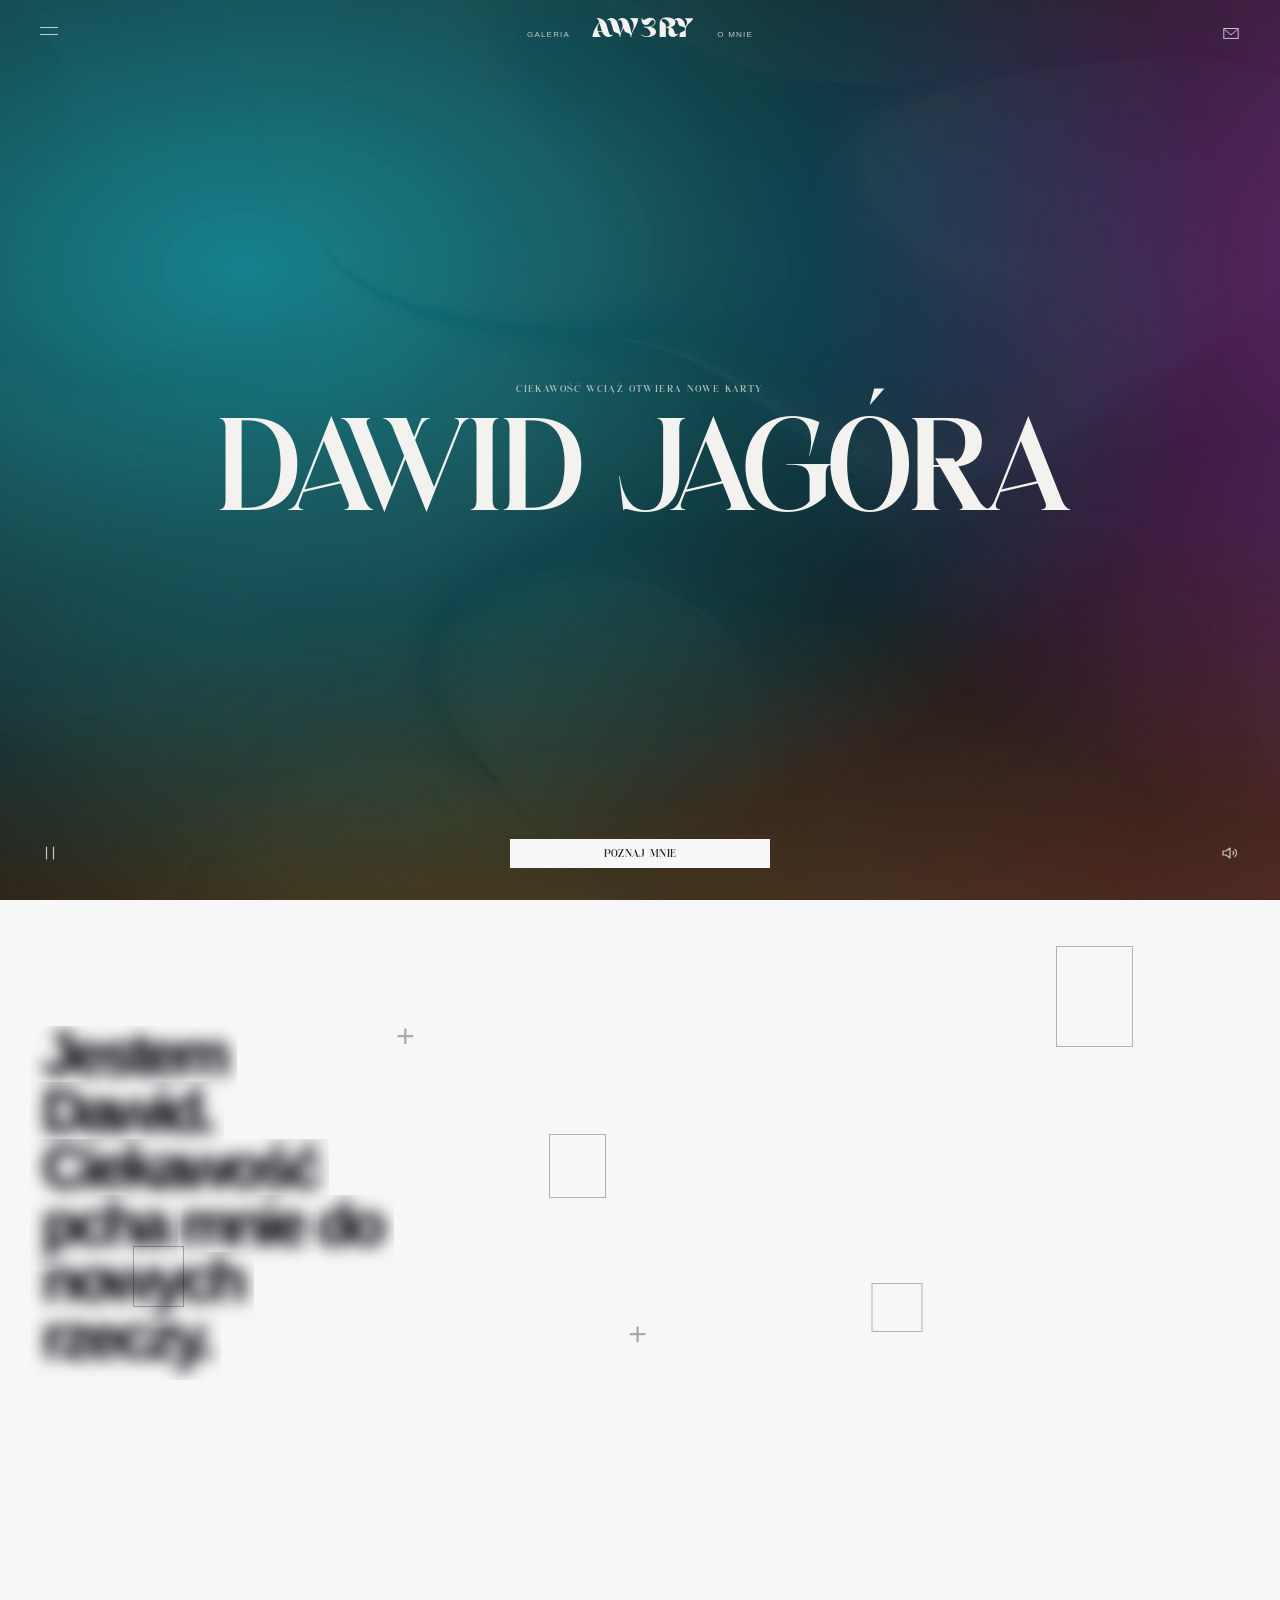
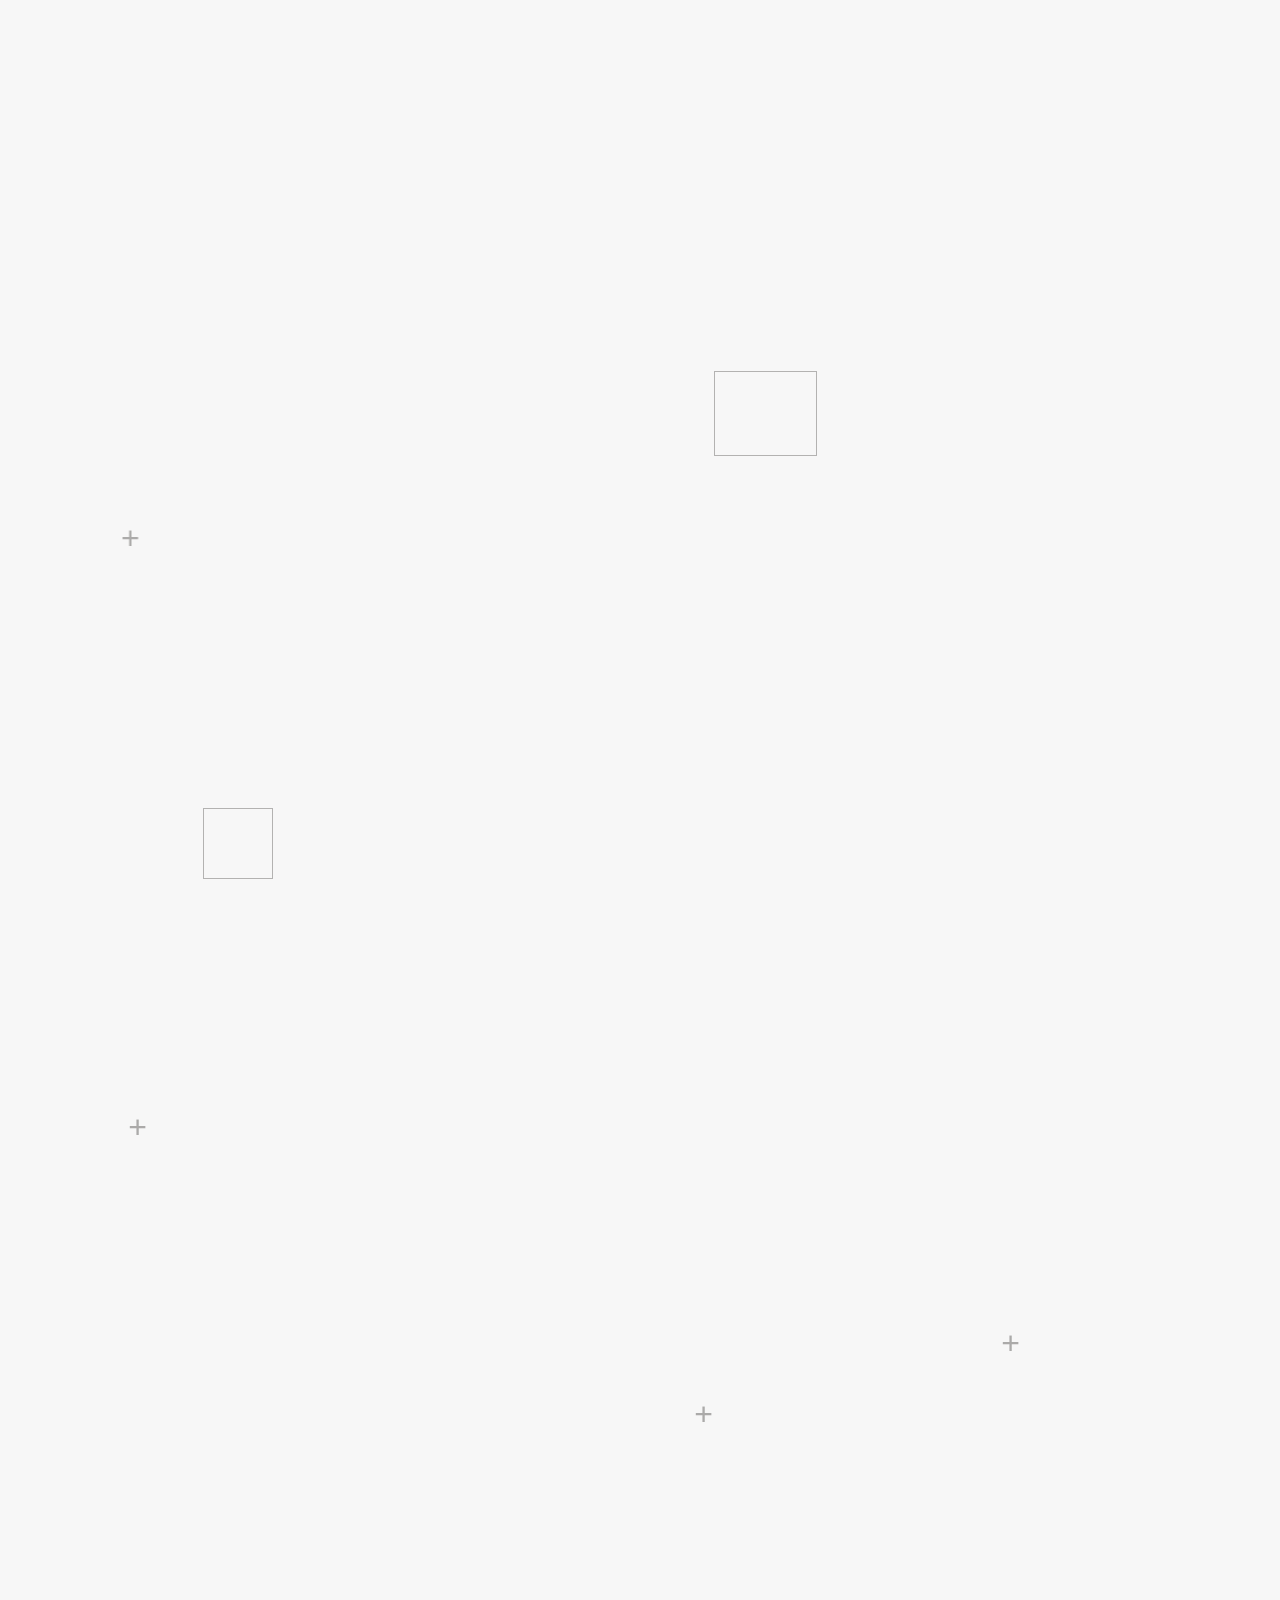
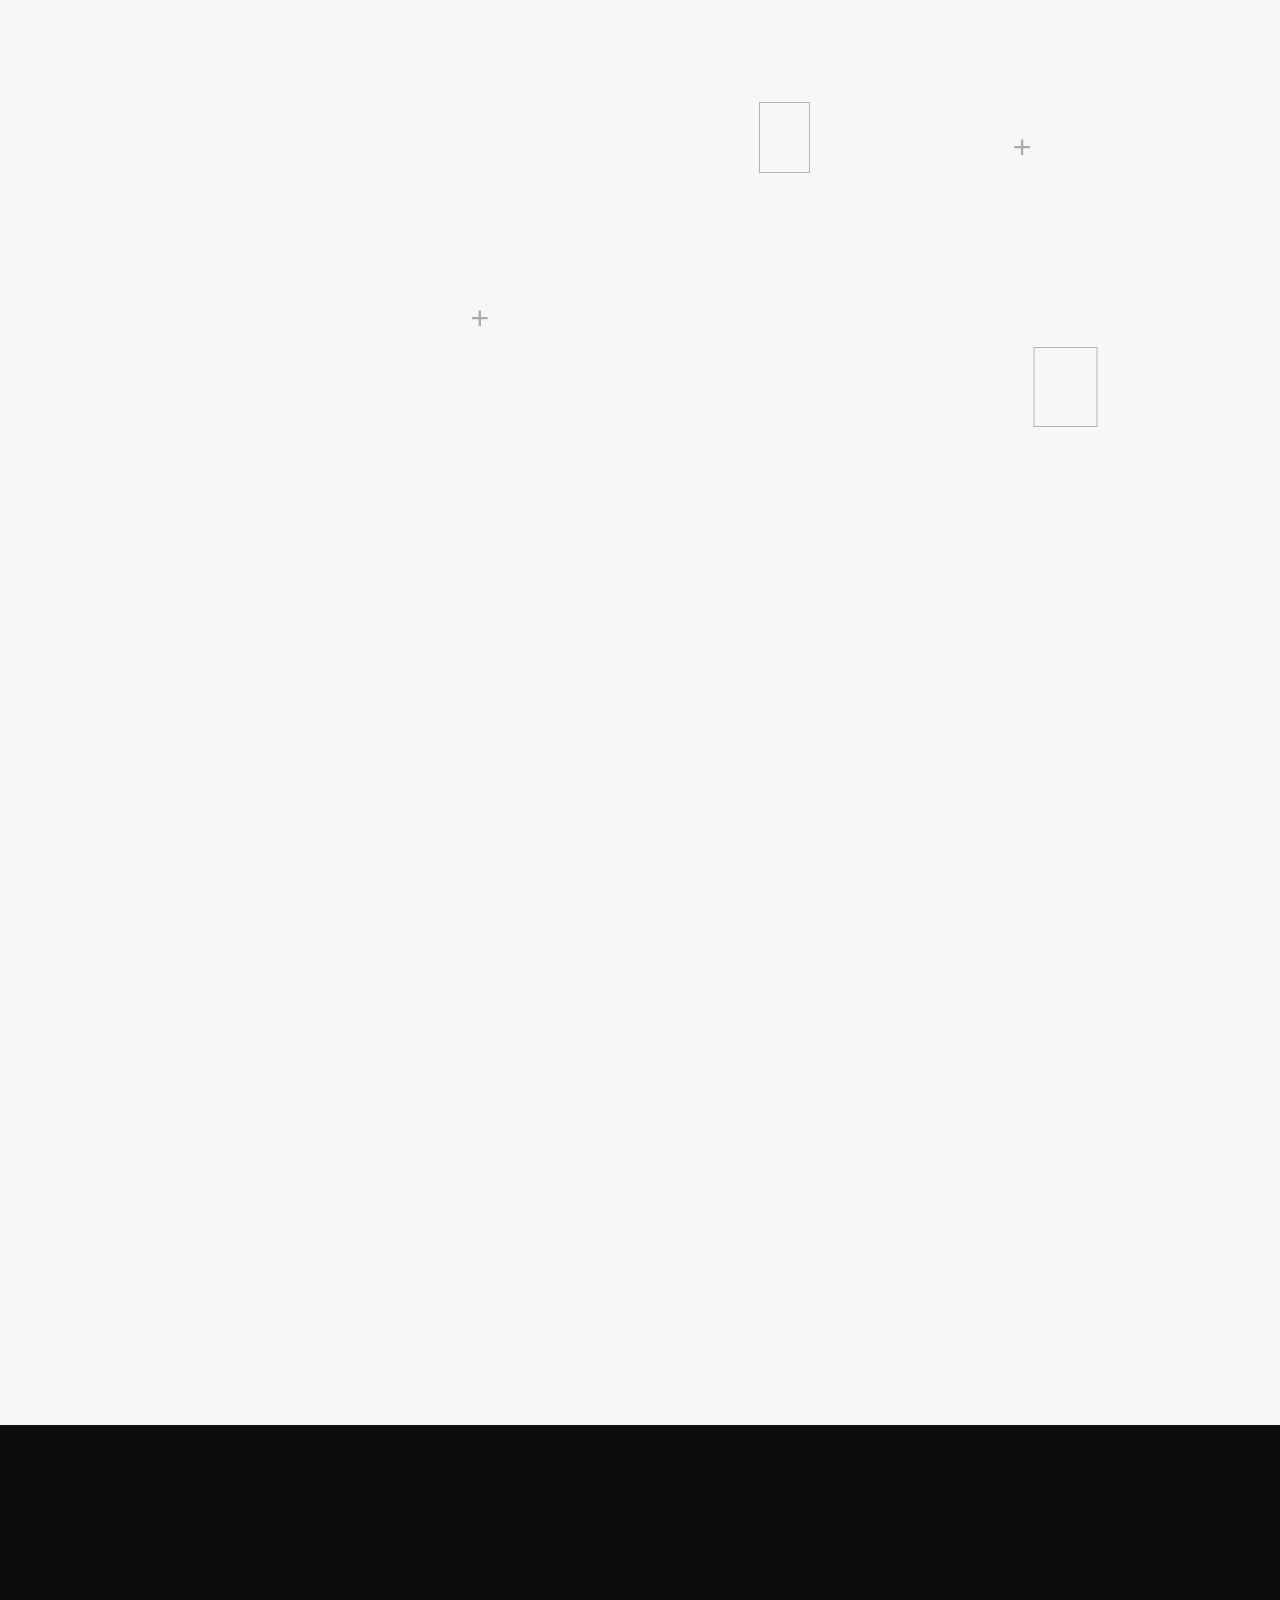
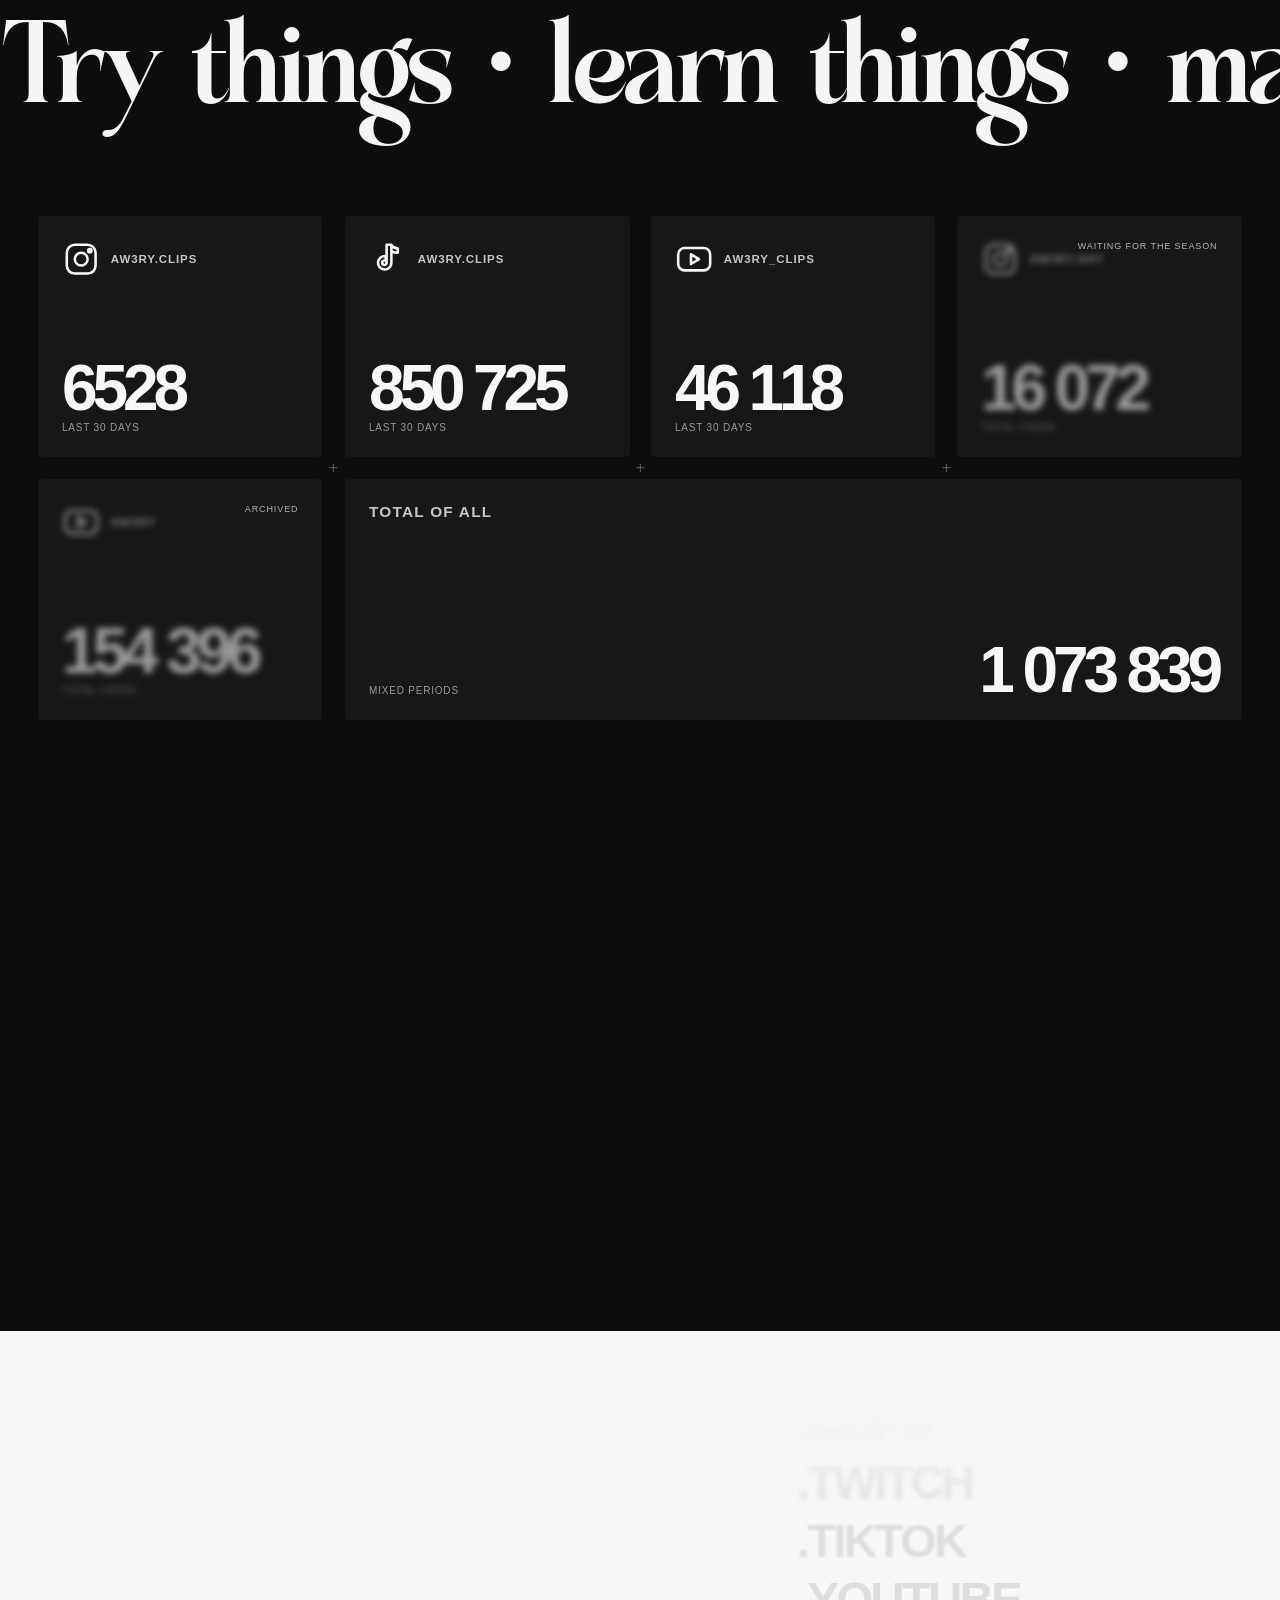
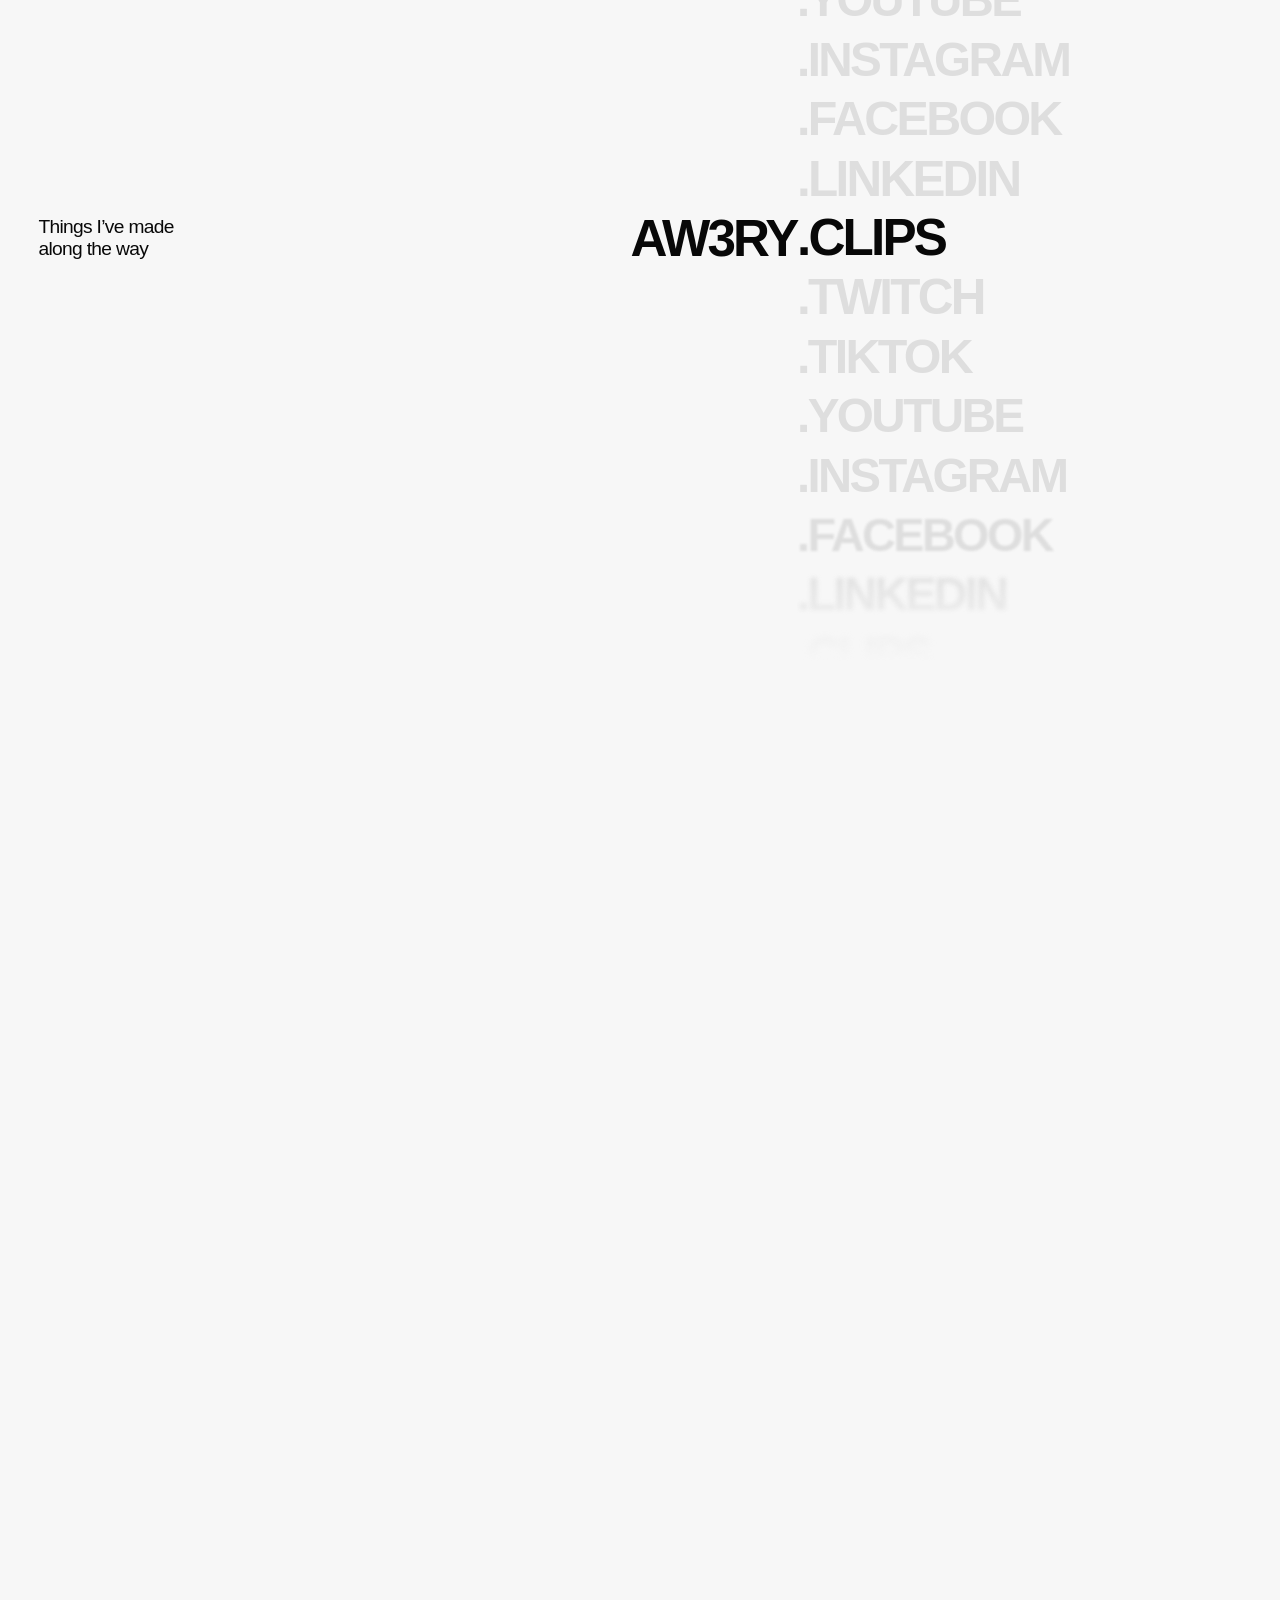
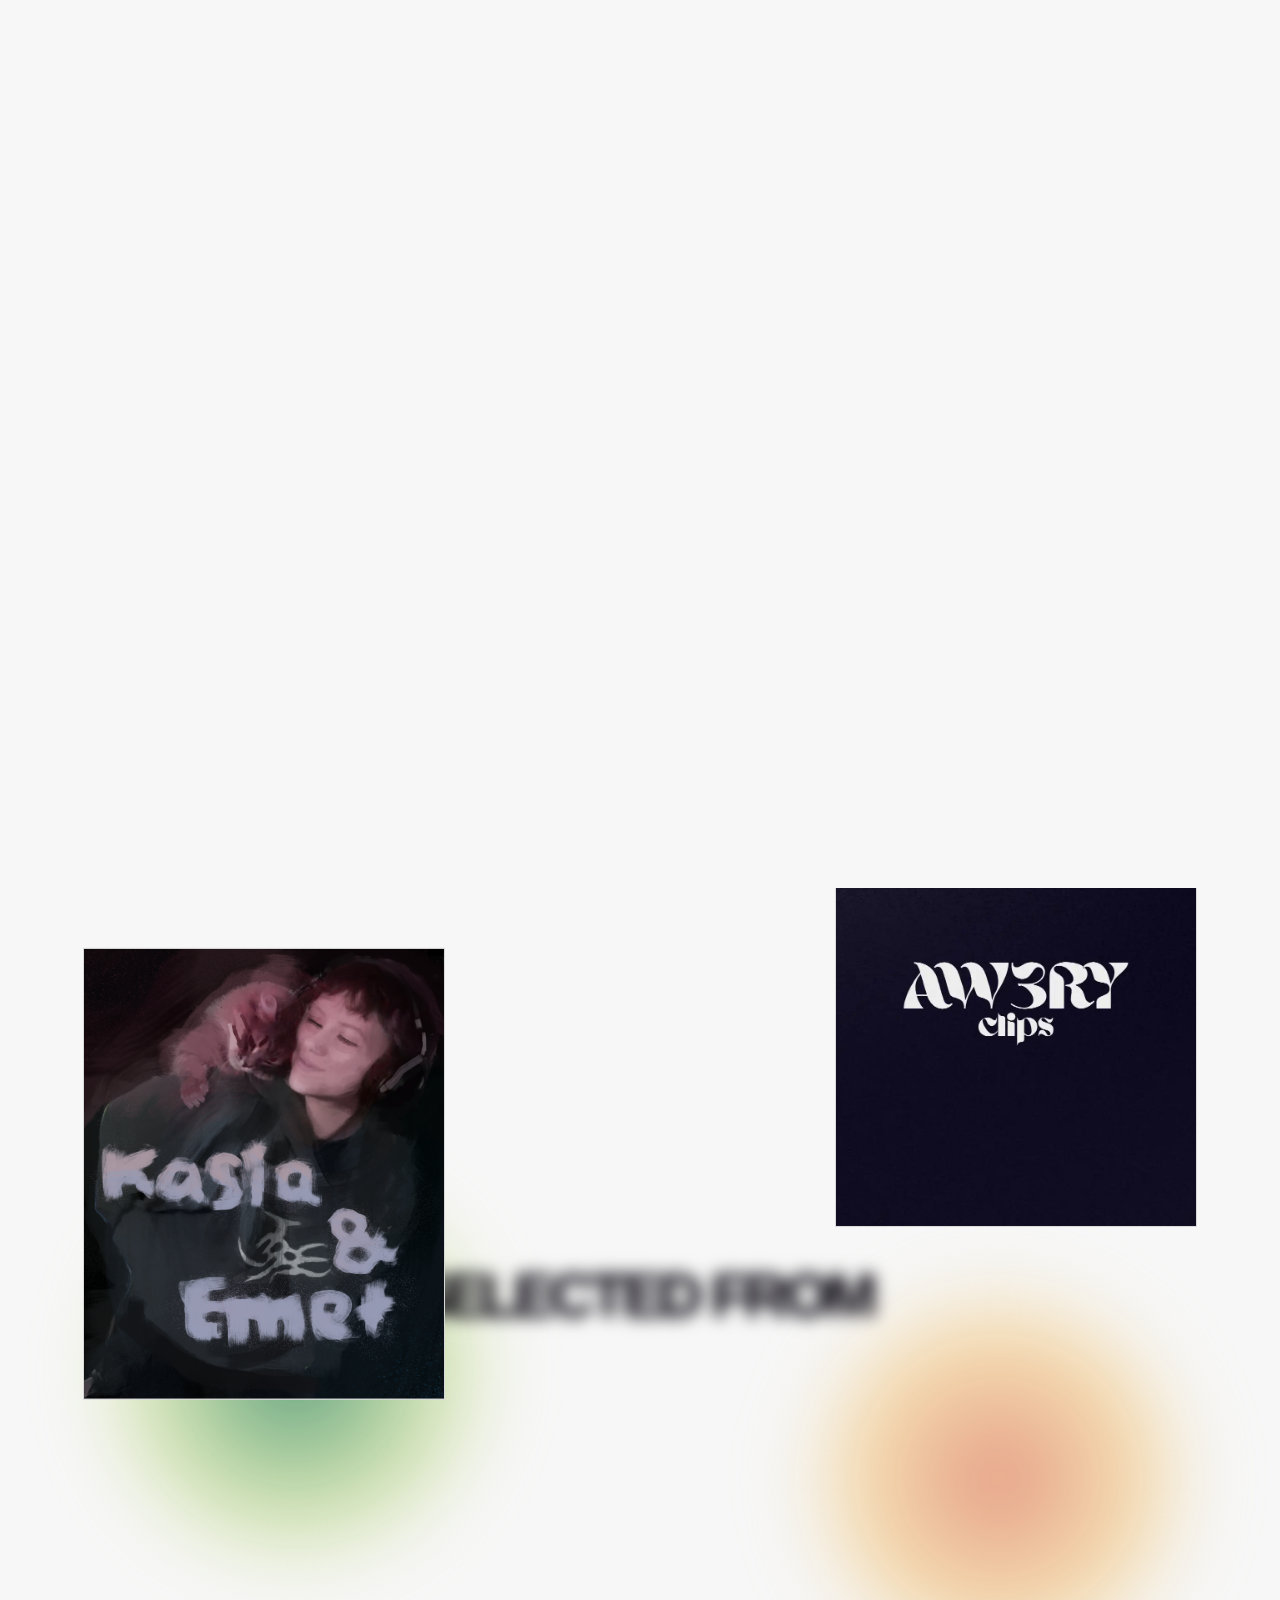
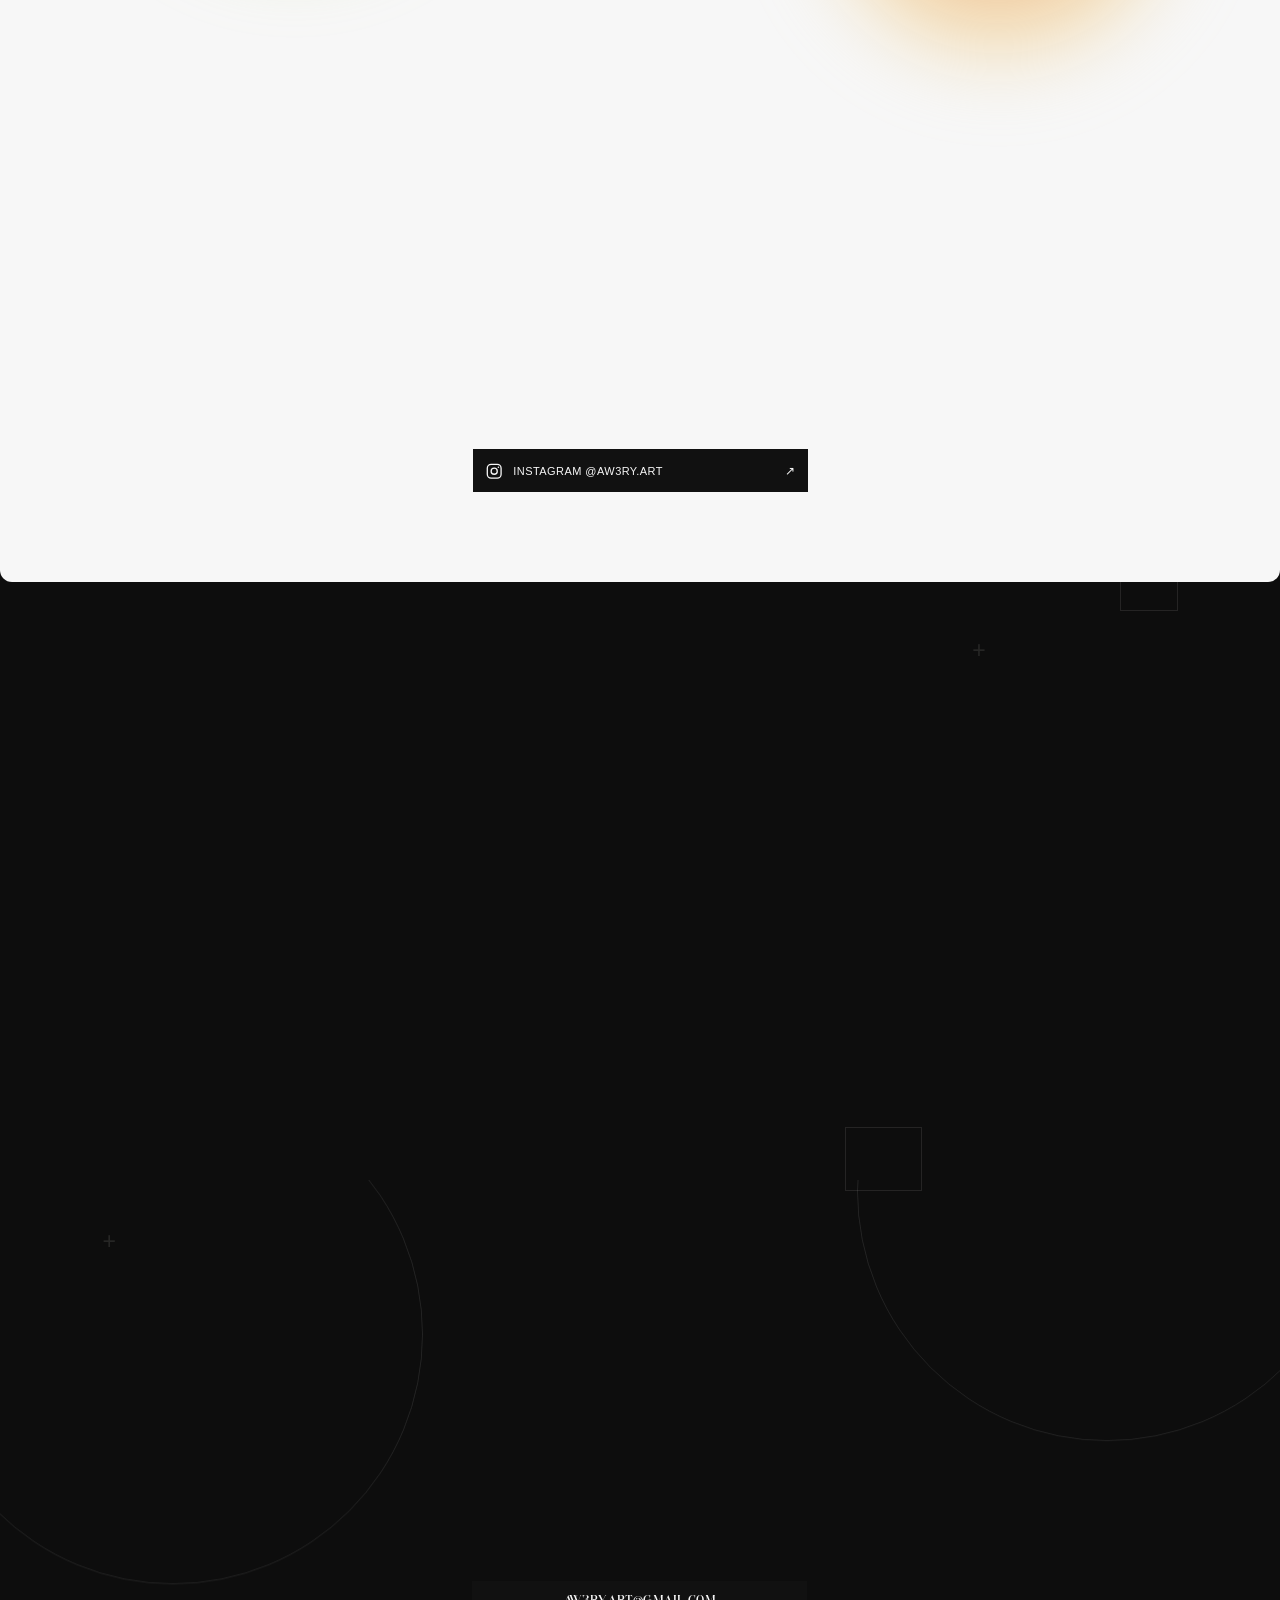
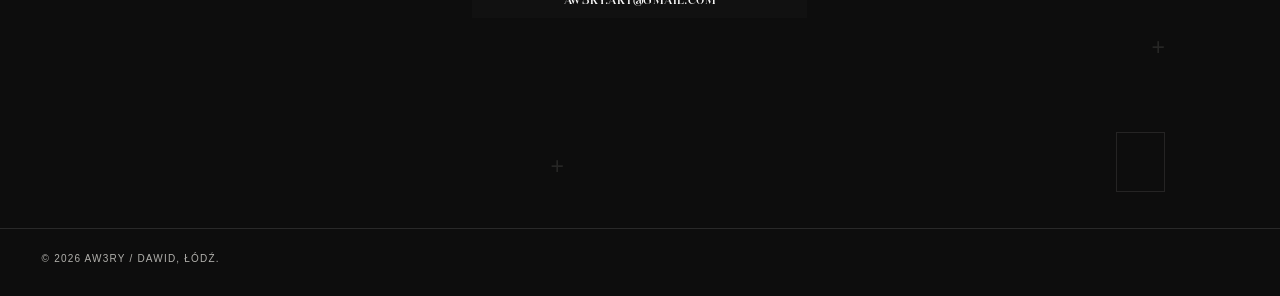
==== commit 207b57ca: "4.4" ====
--- a/index.html
+++ b/index.html
@@ -5,9 +5,8 @@
   <meta name="viewport" content="width=device-width, initial-scale=1.0">
   <meta name="theme-color" content="#f7f7f7">
   <meta name="robots" content="index, follow">
-  <meta name="keywords" content="Dawid Jagóra, AW3RY, Łódź, personal website, photography, video editing, graphic design, 3D design, CNC, Unity, C#, learning">
-  <title>Dawid Jagóra | AW3RY</title>
-  <meta name="description" content="A personal corner of the internet by Dawid Jagóra — things I make, things I learn, and the many tabs currently open.">
+  <title>Dawid Jagóra | AW3RY — Video, Graphics & Car Photography</title>
+  <meta name="description" content="AW3RY is Dawid Jagóra's portfolio from Łódź, Poland: streamer video clips and graphics, automotive photography, and creative projects.">
   <meta name="author" content="Dawid Jagóra">
   <meta name="publisher" content="AW3RY">
   <link rel="canonical" href="https://aw3ry.art/">
@@ -18,23 +17,22 @@
   <meta name="geo.position" content="51.7592;19.4550">
 
   <meta property="og:type" content="website">
-  <meta property="og:site_name" content="AW3RY">
+  <meta property="og:site_name" content="AW3RY.ART">
   <meta property="og:locale" content="en_GB">
   <meta property="og:url" content="https://aw3ry.art/">
-  <meta property="og:title" content="Dawid Jagóra | AW3RY">
-  <meta property="og:description" content="A personal corner of the internet by Dawid Jagóra — things I make, things I learn, and the many tabs currently open.">
+  <meta property="og:title" content="Dawid Jagóra | AW3RY — Video, Graphics & Car Photography">
+  <meta property="og:description" content="AW3RY is Dawid Jagóra's portfolio from Łódź, Poland: streamer video clips and graphics, automotive photography, and creative projects.">
   <meta property="og:image" content="https://aw3ry.art/gallery/substance/zdjecie_5.webp">
   <meta property="og:image:alt" content="Automotive photography by Dawid Jagóra for AW3RY">
 
 
   <meta name="twitter:card" content="summary_large_image">
-  <meta name="twitter:title" content="Dawid Jagóra | AW3RY">
-  <meta name="twitter:description" content="A personal corner of the internet by Dawid Jagóra — things I make, things I learn, and the many tabs currently open.">
+  <meta name="twitter:title" content="Dawid Jagóra | AW3RY — Video, Graphics & Car Photography">
+  <meta name="twitter:description" content="AW3RY is Dawid Jagóra's portfolio from Łódź, Poland: streamer video clips and graphics, automotive photography, and creative projects.">
   <meta name="twitter:image" content="https://aw3ry.art/gallery/substance/zdjecie_5.webp">
   <meta name="twitter:image:alt" content="Automotive photography by Dawid Jagóra for AW3RY">
 
-  <link rel="icon" href="assets/favicon/favicon.svg" type="image/svg+xml">
-  <link rel="alternate icon" href="assets/favicon/favicon-96.png" type="image/png" sizes="96x96">
+  <link rel="icon" href="/assets/favicon/favicon-96.png" type="image/png" sizes="96x96">
 
   <script src="js/preferences.js"></script>
   <link rel="stylesheet" href="css/style.css">
@@ -76,8 +74,9 @@
   {
     "@context": "https://schema.org",
     "@type": "WebSite",
-    "name": "AW3RY",
+    "name": "AW3RY.ART",
     "alternateName": [
+      "AW3RY",
       "Dawid Jagóra",
       "Dawid Jagora"
     ],
@@ -156,7 +155,7 @@
         </section>
 
         <div class="site-nav-footer" style="--i:6">
-          <a href="TODO.html">© 2026 AW3RY / Dawid, Łódź.</a>
+          <a href="#top">© 2026 AW3RY / Dawid, Łódź.</a>
         </div>
       </div>
     </nav>
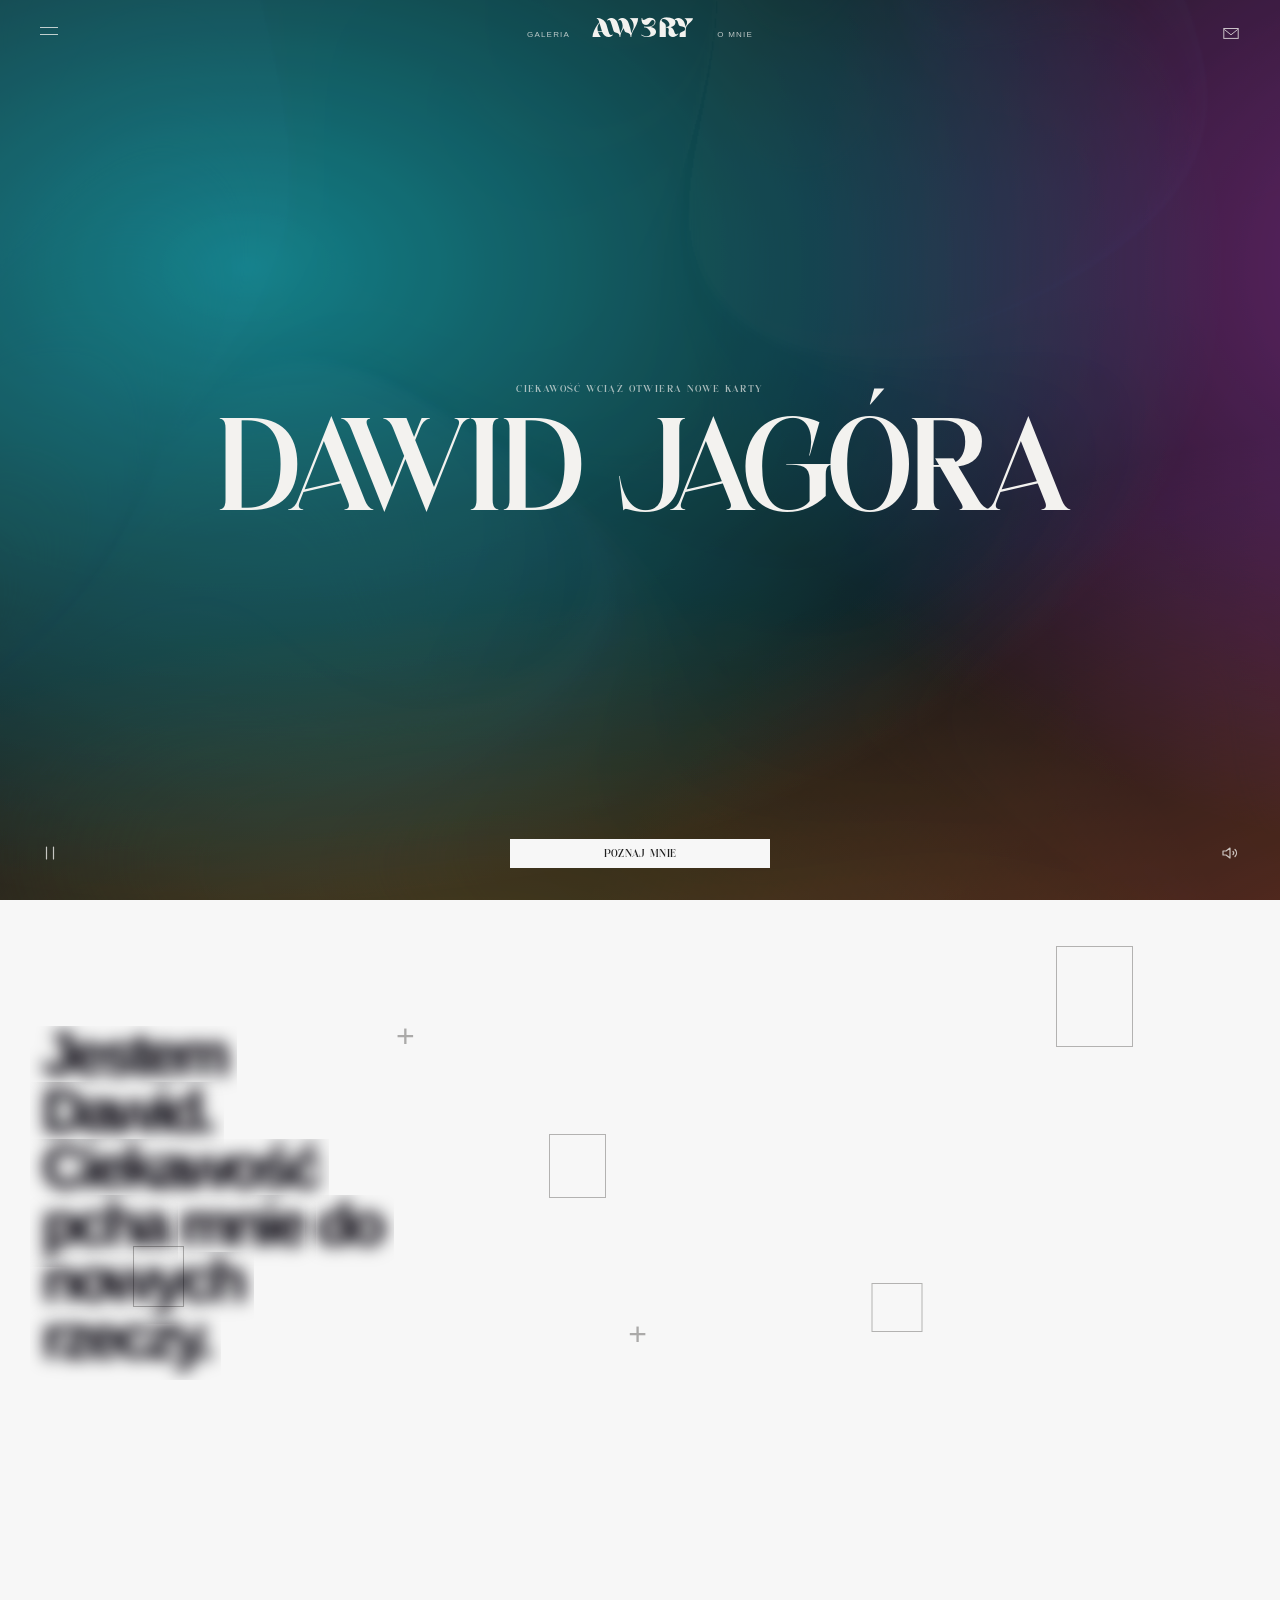
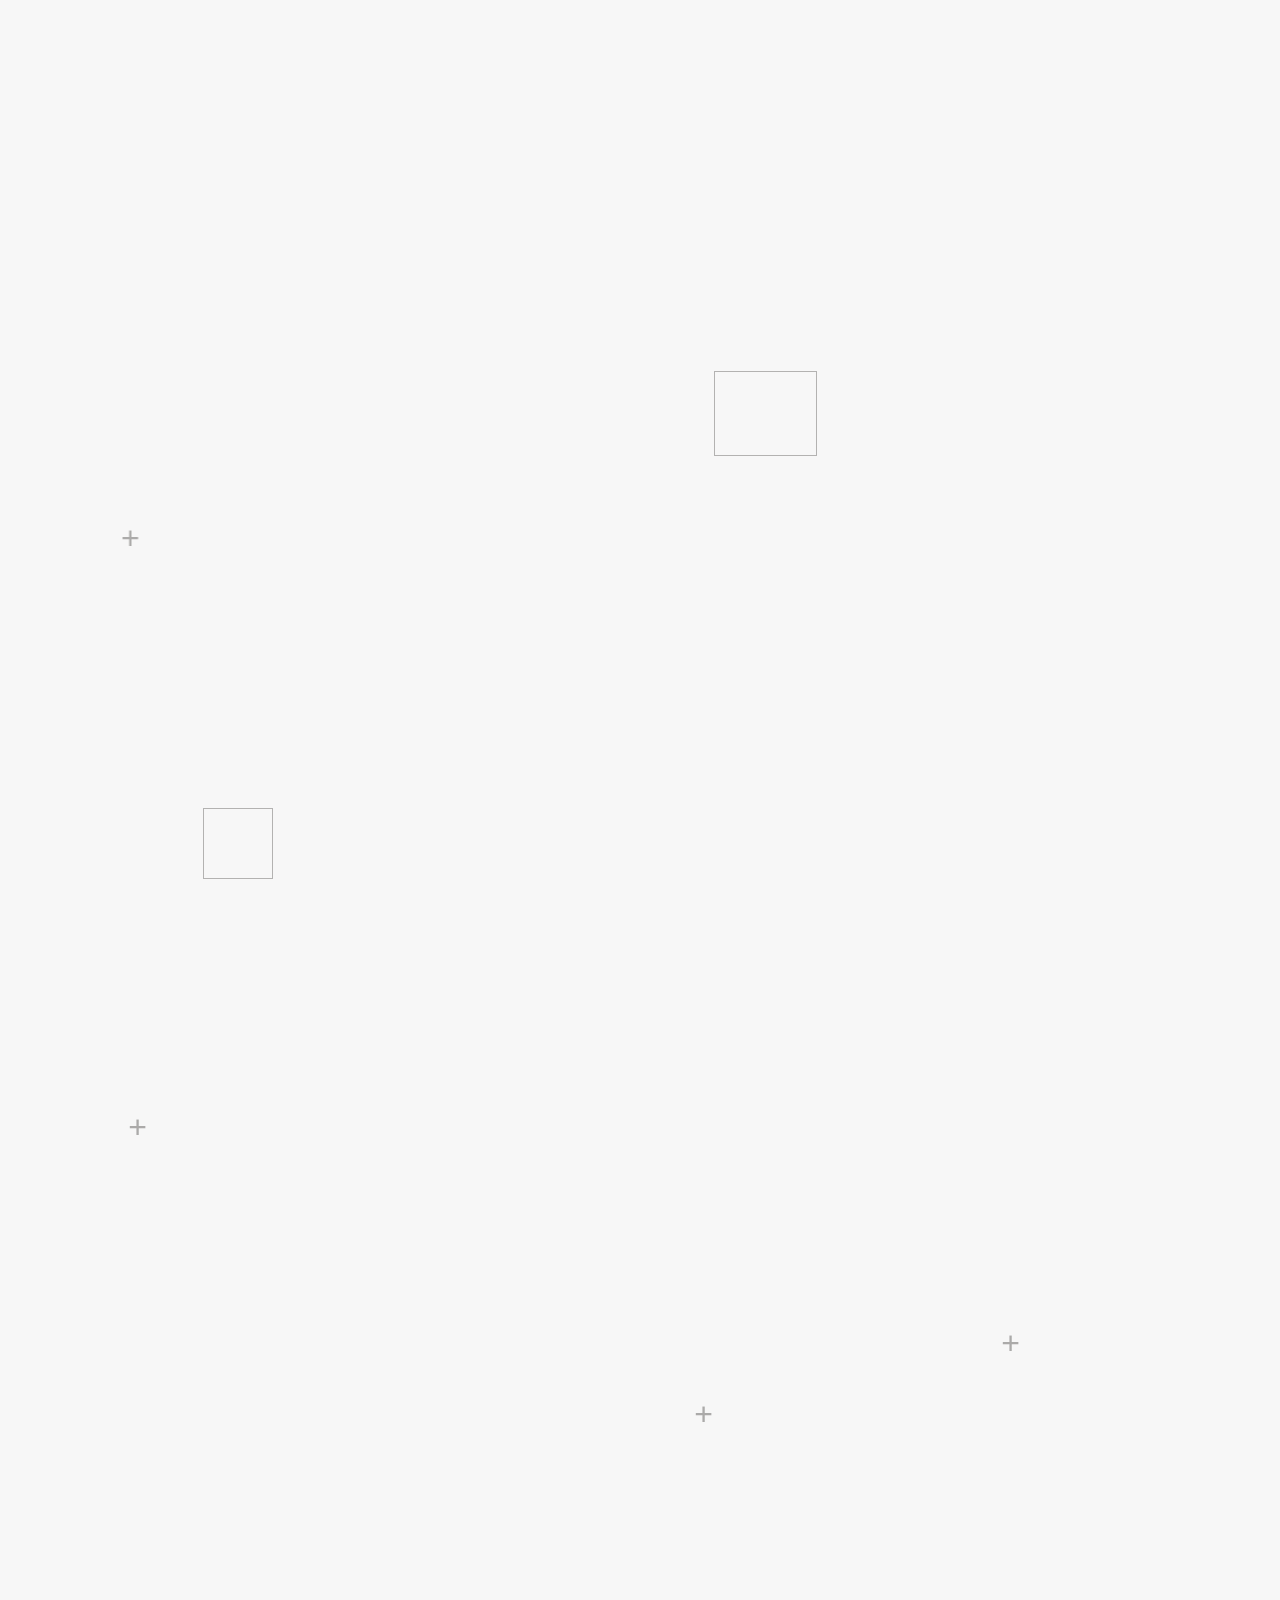
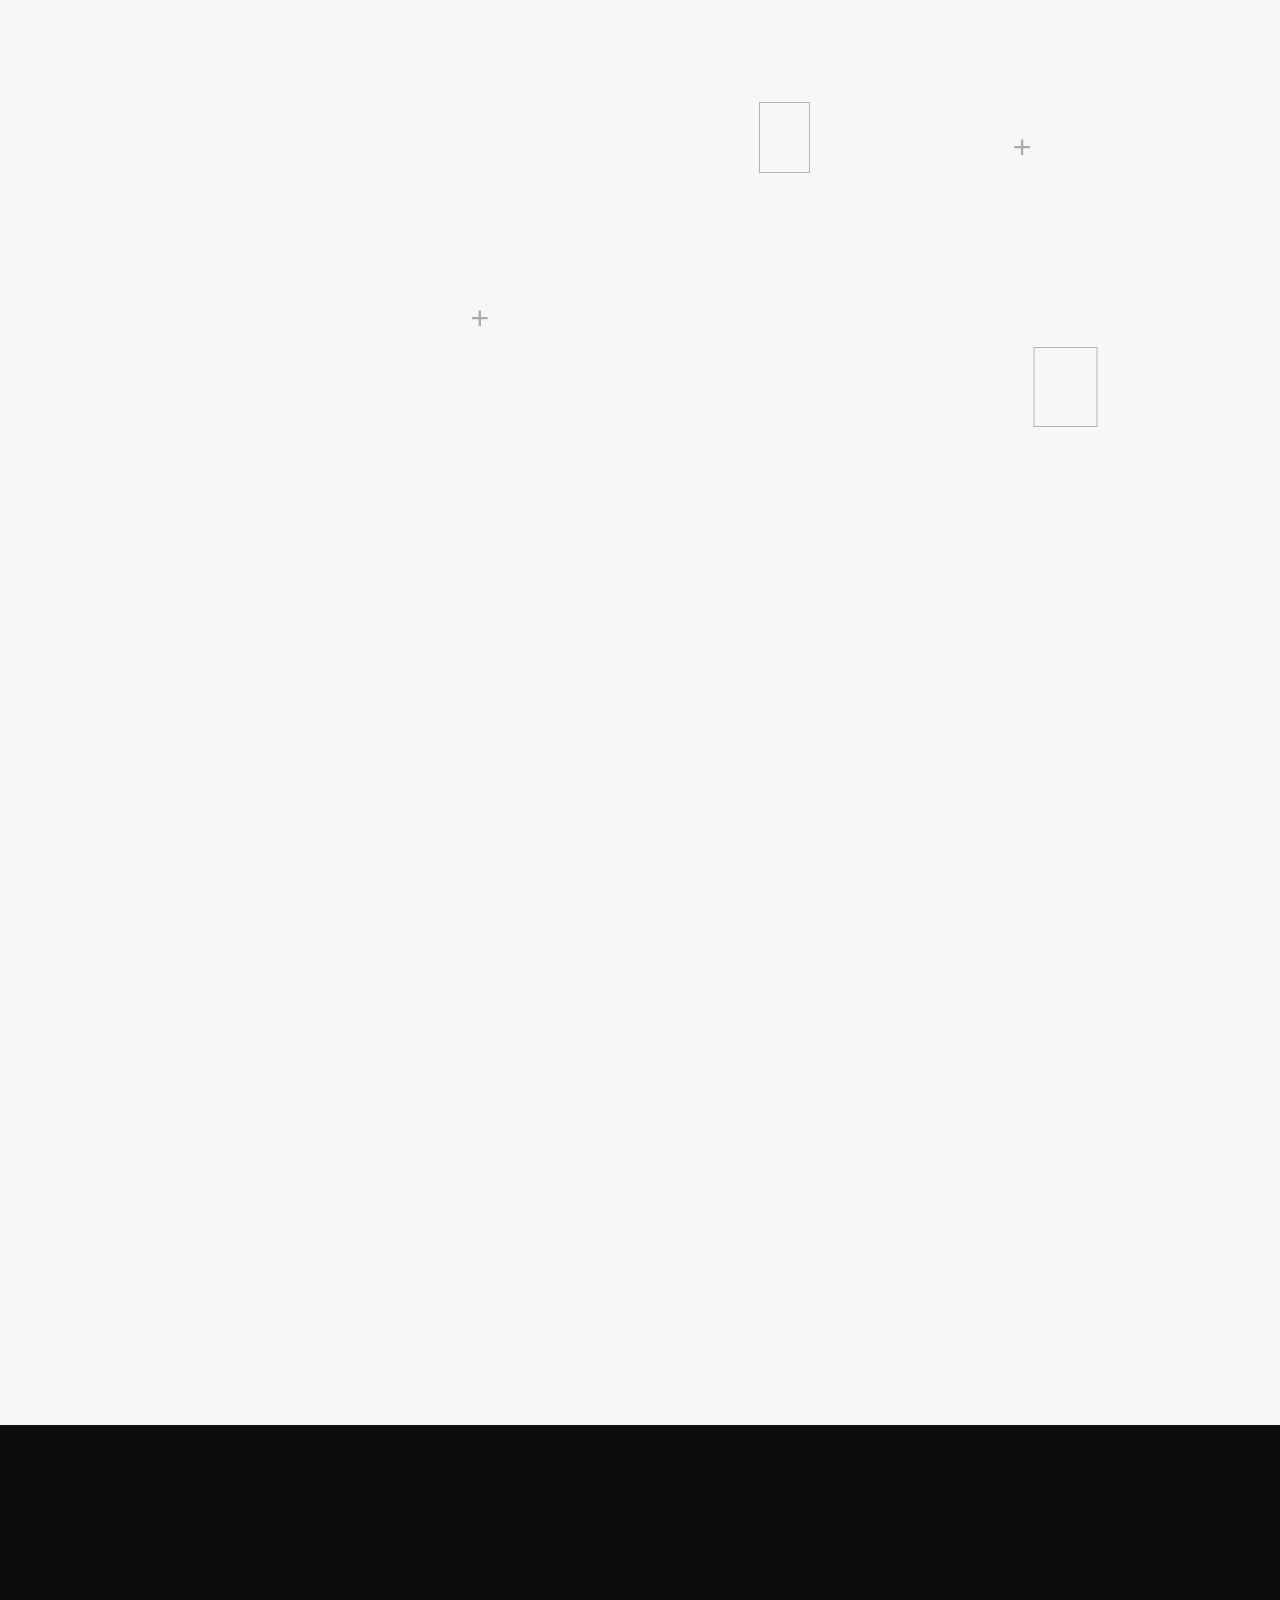
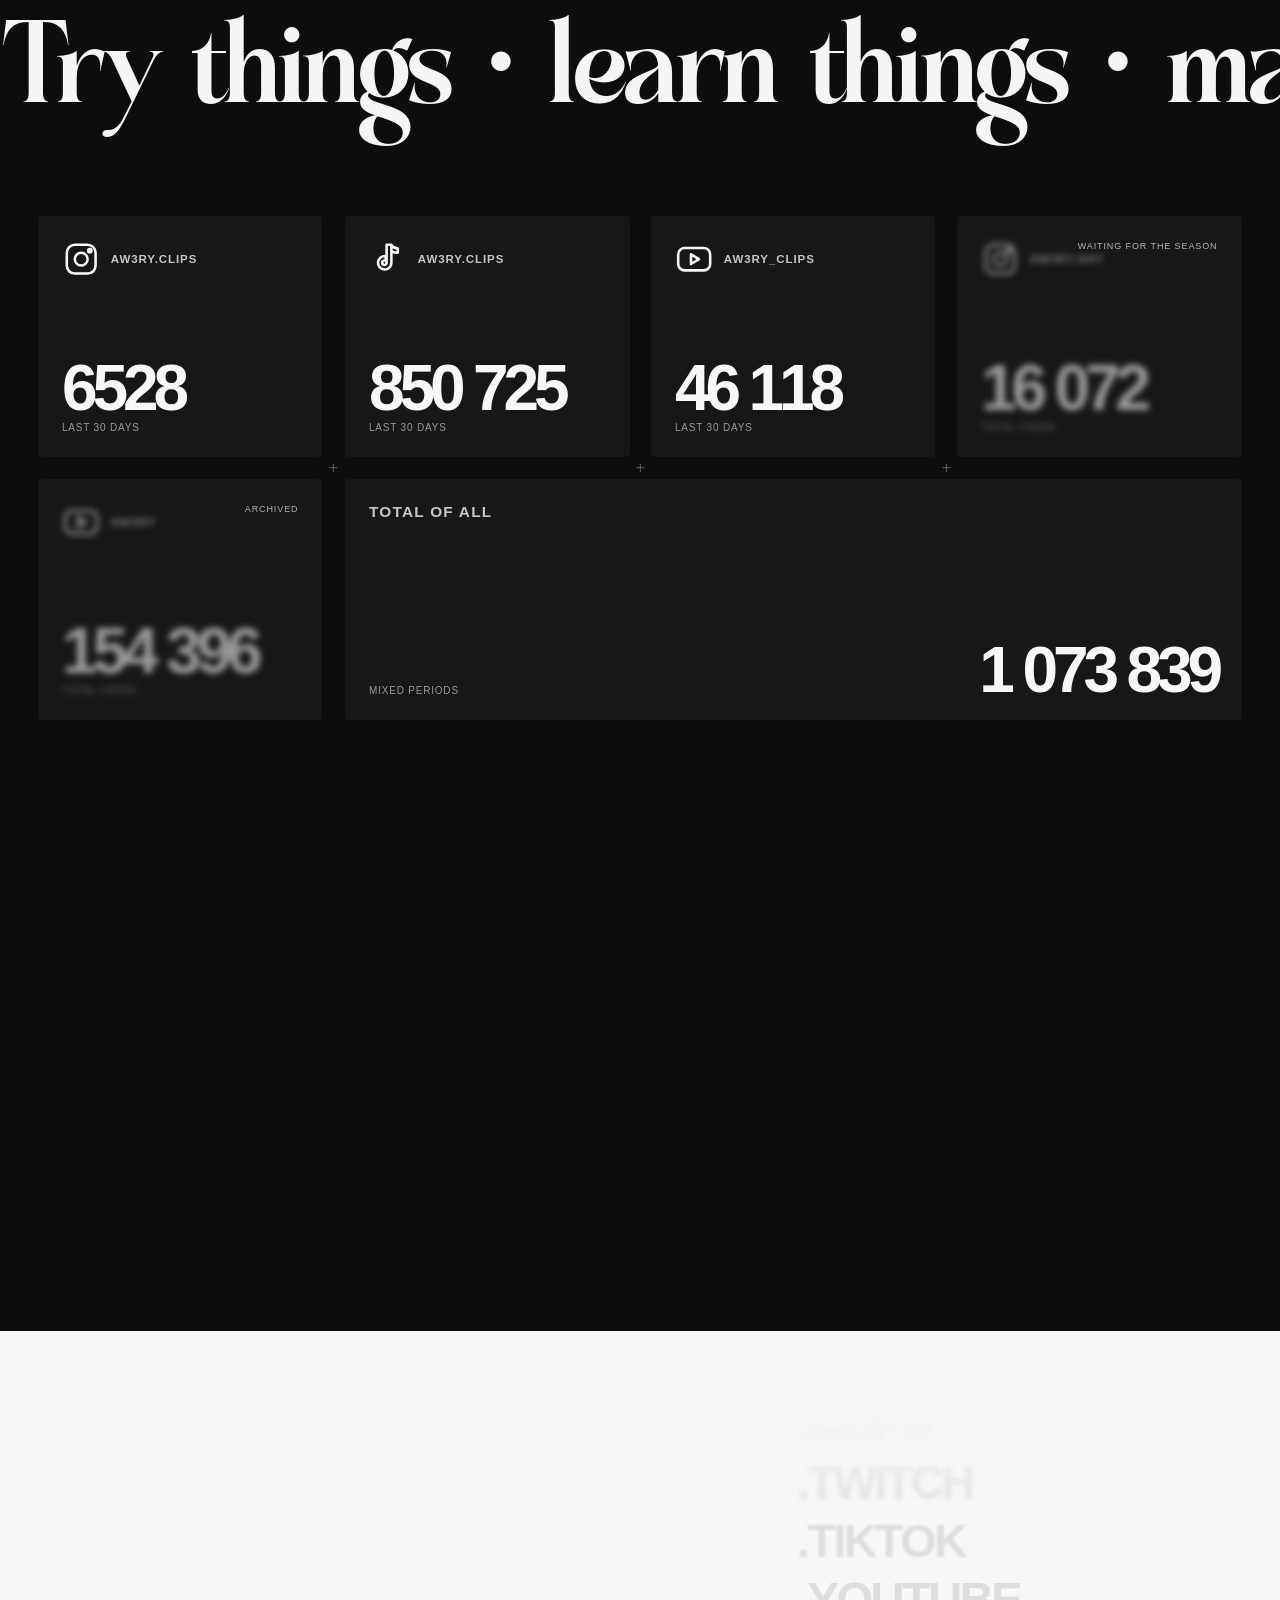
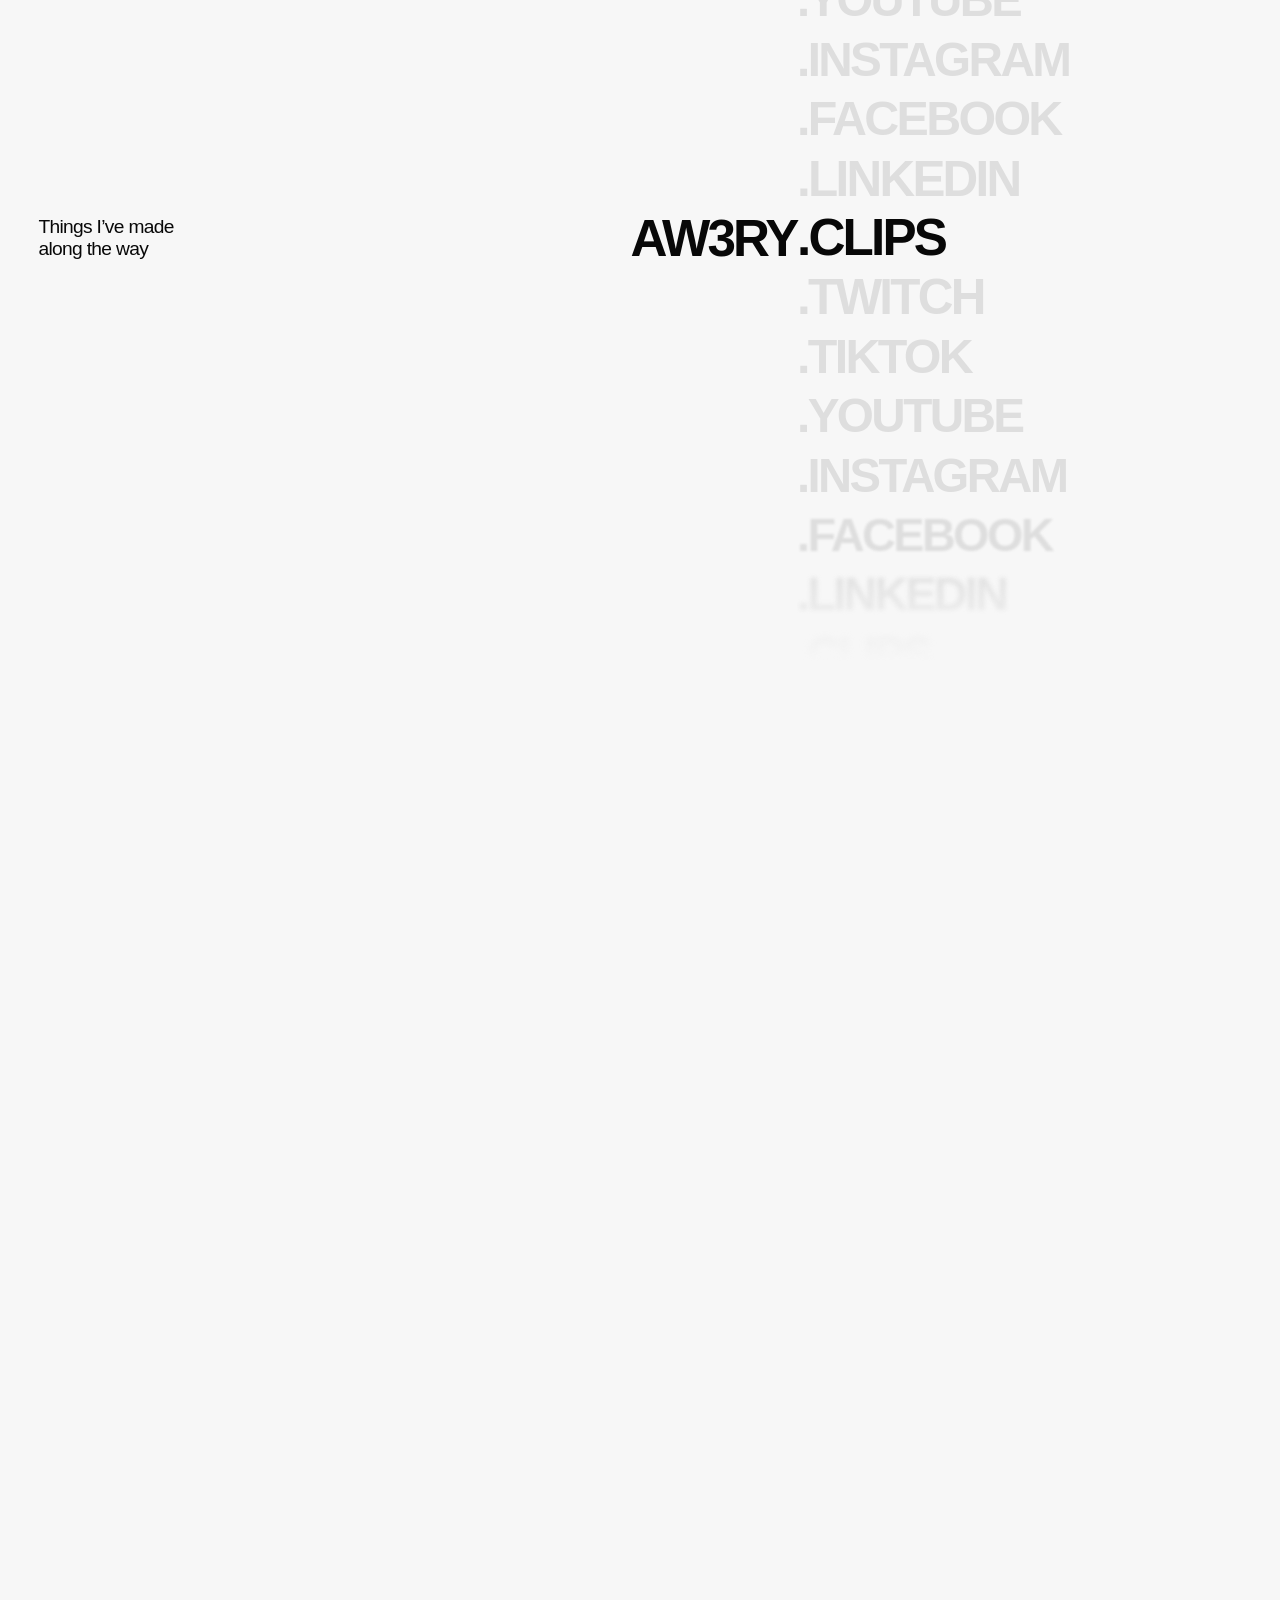
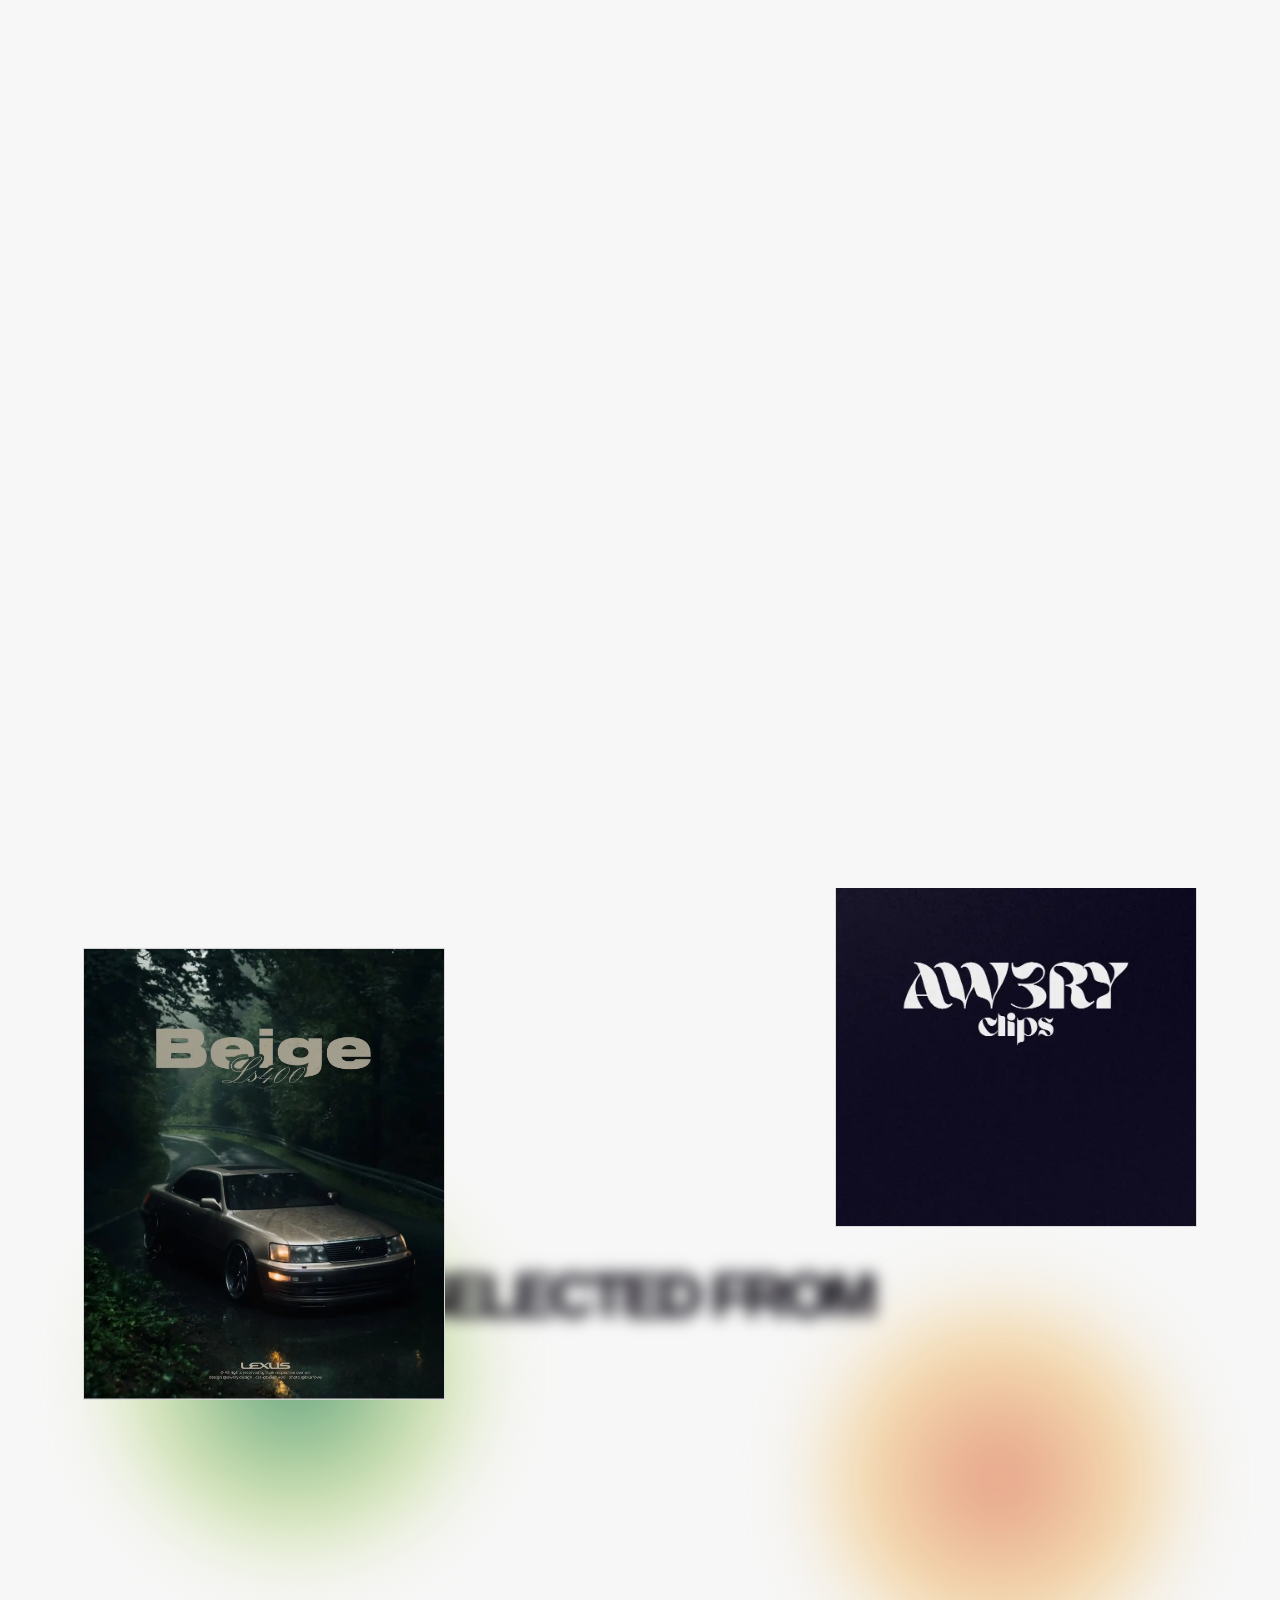
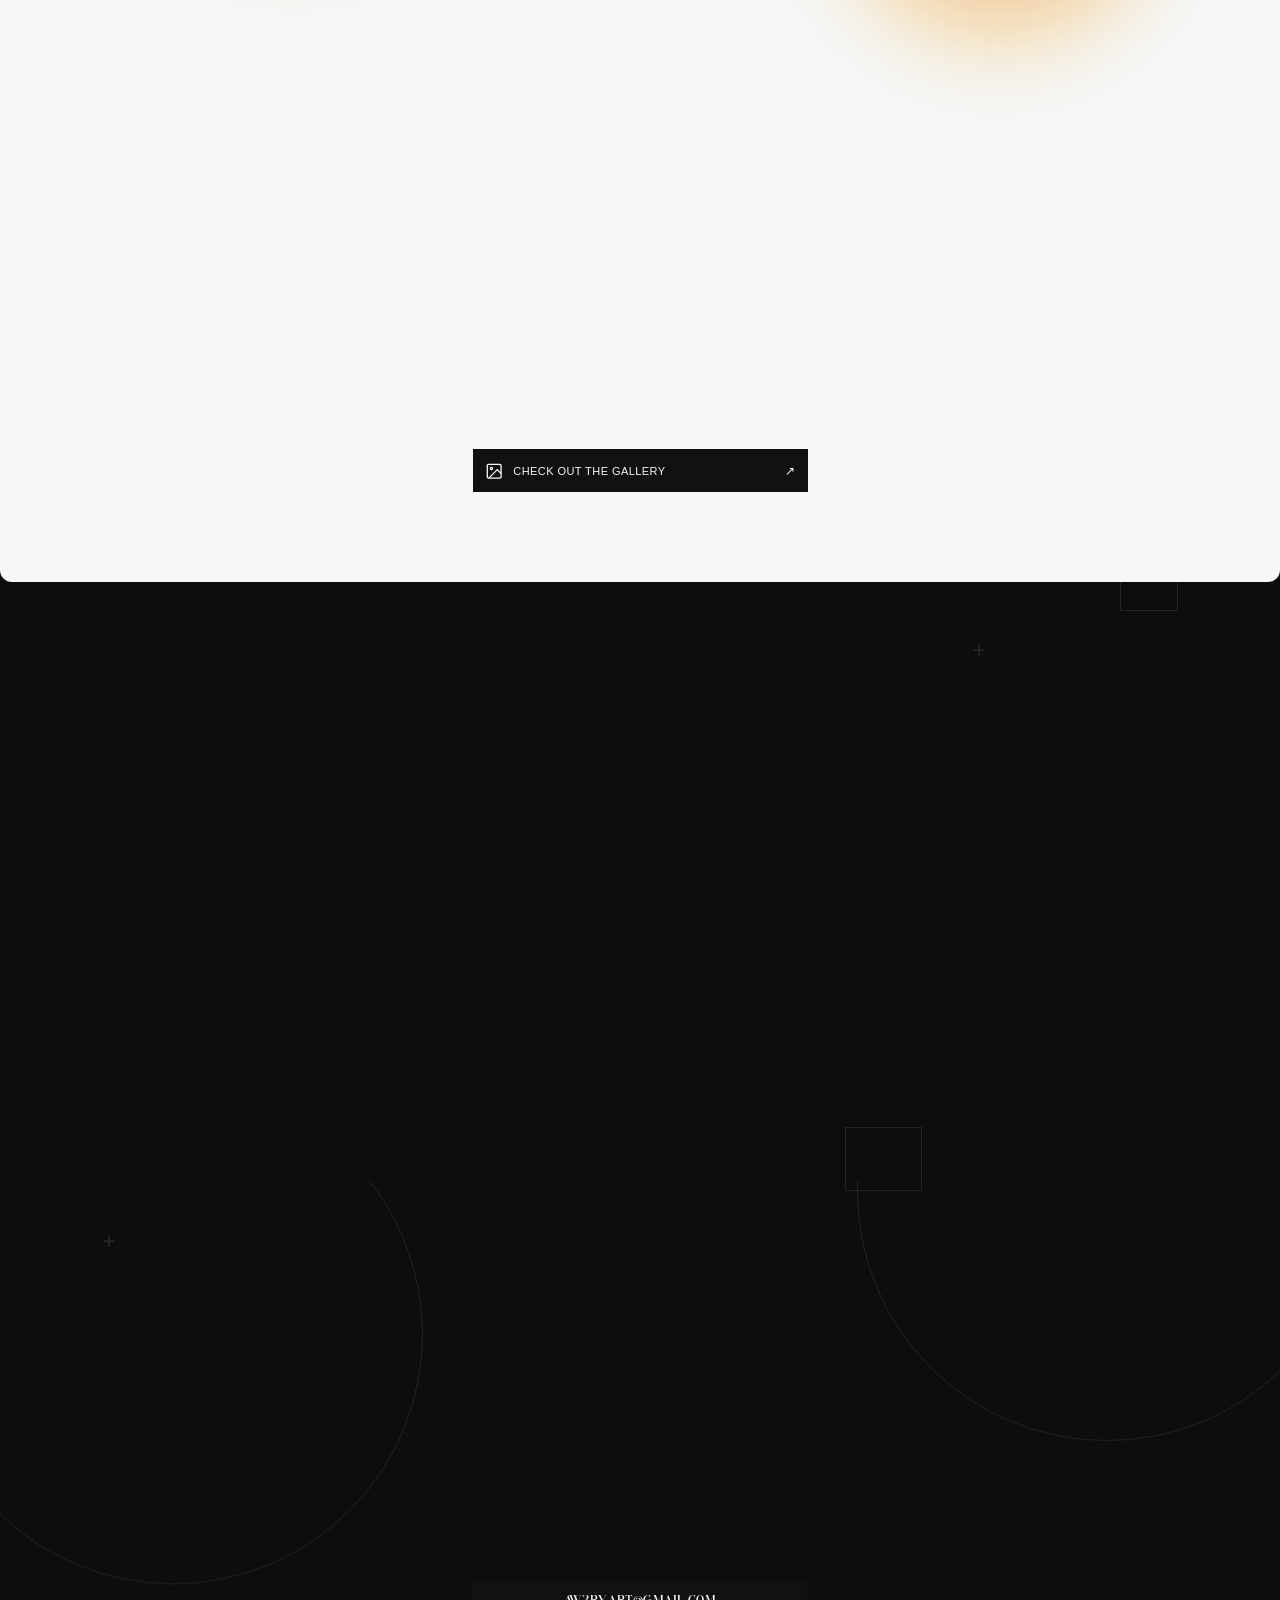
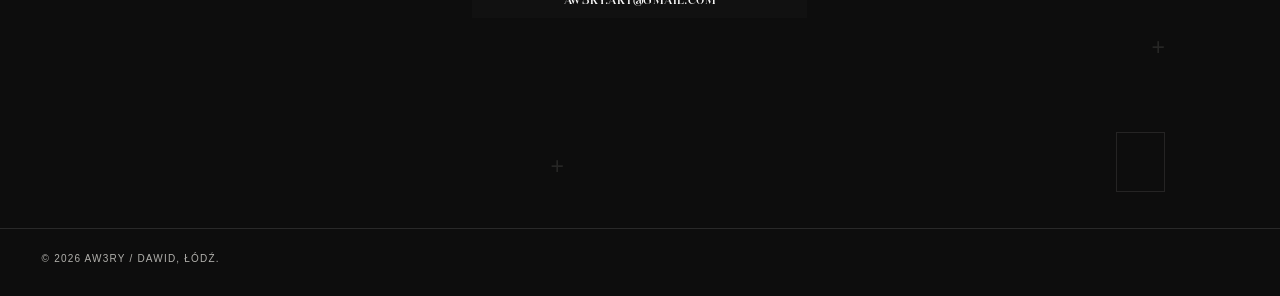
==== commit b53592d3: "55" ====
--- a/index.html
+++ b/index.html
@@ -56,7 +56,7 @@
       "https://www.instagram.com/aw3ry.art/",
       "https://www.instagram.com/aw3ry.private/",
       "https://www.linkedin.com/in/dawidjag%C3%B3ra/",
-      "https://www.facebook.com/Awery320?locale=pl_PL"
+      "https://www.tiktok.com/@aw3ry.clips"
     ],
     "knowsAbout": ["Automotive Photography", "Graphic Design", "Video Editing", "3D Design", "CNC Machining", "3D Printing", "Unity", "C#"],
     "workLocation": {
@@ -437,19 +437,20 @@
     <div class="instagram-layout-preserver">
       <div class="instagram-layout-grid">
         <article class="instagram-layout-item" data-instagram-parallax="0.22">
-          <a class="instagram-post" href="gallery.html" aria-label="View fanart in the gallery">
-            <img loading="lazy" src="assets/images/Fanart.png" alt="Fanart illustration with lettering for Kasia and Emily">
-            <div class="instagram-layout-caption">Fanart</div>
-          </a>
-        </article>
-        <article class="instagram-layout-item" data-instagram-parallax="0.46">
           <a class="instagram-post" href="gallery.html" aria-label="View photography in the gallery">
             <img loading="lazy" src="assets/images/Photography.webp" alt="Beige Lexus LS400 automotive photography">
             <div class="instagram-layout-caption">Photography</div>
           </a>
         </article>
+        <article class="instagram-layout-item instagram-layout-item--coming-soon" data-instagram-parallax="0.46">
+          <div class="instagram-post">
+            <img loading="lazy" src="assets/images/Fanart.png" alt="Fanart illustration with lettering for Kasia and Emily">
+            <div class="instagram-layout-caption">Fanart</div>
+            <div class="coming-soon-label">Coming soon</div>
+          </div>
+        </article>
         <article class="instagram-layout-item" data-instagram-parallax="0.3">
-          <a class="instagram-post" href="gallery.html" aria-label="View shorts in the gallery">
+          <a class="instagram-post" href="https://www.tiktok.com/@aw3ry.clips" target="_blank" rel="noopener noreferrer" aria-label="Open AW3RY.CLIPS on TikTok">
             <img loading="lazy" src="assets/images/shorts.webp" alt="AW3RY Clips title card">
             <div class="instagram-layout-caption">Shorts</div>
           </a>
@@ -477,14 +478,14 @@
     </div>
     <div class="closing-atmosphere-content">
     <section class="section services tone-a" id="services">
-      <a class="services-instagram-link about-read-more cursor-glow-target" href="https://www.instagram.com/aw3ry.art/" target="_blank" rel="noopener noreferrer" aria-label="Open Instagram profile aw3ry.art">
-        <svg class="services-instagram-icon" viewBox="0 0 24 24" aria-hidden="true" focusable="false">
-          <rect x="3" y="3" width="18" height="18" rx="5"></rect>
-          <circle cx="12" cy="12" r="4"></circle>
-          <circle class="services-instagram-icon-dot" cx="17.5" cy="6.8" r="1"></circle>
+      <a class="services-gallery-link about-read-more cursor-glow-target" href="gallery.html" aria-label="Check out the AW3RY gallery">
+        <svg class="services-gallery-icon" viewBox="0 0 24 24" aria-hidden="true" focusable="false">
+          <rect x="3" y="3" width="18" height="18" rx="1.5"></rect>
+          <circle cx="8.5" cy="8.5" r="1.5"></circle>
+          <path d="m21 15-5-5L5 21"></path>
         </svg>
-        <span>Instagram <span class="services-instagram-handle">@aw3ry.art</span></span>
-        <span class="services-instagram-arrow" aria-hidden="true">↗</span>
+        <span>Check out the gallery</span>
+        <span class="services-gallery-arrow" aria-hidden="true">↗</span>
       </a>
     </section>
 
@@ -500,7 +501,7 @@
         <span class="contact-circle contact-circle--right" data-section-parallax-depth="0.3"></span>
       </div>
       <div class="contact-inner">
-        <h2 class="contact-title">Last tab.<br>Say hello.</h2>
+        <h2 class="contact-title">Want to work<br>with me?</h2>
         <a href="mailto:AW3RY.art@gmail.com" class="contact-email about-read-more cursor-glow-target">AW3RY.art@gmail.com</a>
 
         <div class="contact-links">
@@ -512,7 +513,7 @@
           <div>
             <p class="section-eyebrow">AW3RY</p>
             <a href="https://www.instagram.com/aw3ry.art/" target="_blank" rel="noopener">Instagram</a>
-            <a href="https://www.facebook.com/Awery320?locale=pl_PL" target="_blank" rel="noopener">Facebook</a>
+            <a href="https://www.tiktok.com/@aw3ry.clips" target="_blank" rel="noopener">TikTok</a>
           </div>
         </div>
       </div>
--- a/css/style.css
+++ b/css/style.css
@@ -3194,6 +3194,10 @@
 .instagram-feature .instagram-layout-item { position: relative; min-width: 0; }
 .instagram-feature .instagram-layout-caption { position: absolute; right: 0; bottom: 0; left: 0; z-index: 2; display: flex; align-items: baseline; justify-content: space-between; gap: .5rem; padding: 1rem; background: linear-gradient(transparent, rgba(0, 0, 0, .72)); color: #fff; font-family: 'Atavian', Arial, sans-serif; font-size: clamp(1.05rem, 1.7vw, 1.35rem); letter-spacing: -.02em; pointer-events: none; }
 .instagram-feature .instagram-layout-item .instagram-post { display: block; aspect-ratio: 4 / 5; }
+.instagram-feature .instagram-layout-item--coming-soon .instagram-post img {
+  filter: blur(6px) saturate(.6) brightness(.78);
+  transform: scale(1.06);
+}
 
 @media (prefers-reduced-motion: reduce) {
   .instagram-feature::before,
@@ -3237,6 +3241,12 @@
   .instagram-feature .instagram-layout-item:hover img,
   .instagram-feature .instagram-layout-item:focus-within img {
     transform: scale(1.015);
+  }
+
+  .instagram-feature .instagram-layout-item--coming-soon:hover img,
+  .instagram-feature .instagram-layout-item--coming-soon:focus-within img {
+    filter: blur(6px) saturate(.6) brightness(.78);
+    transform: scale(1.06);
   }
 }
 
@@ -3516,7 +3526,7 @@
   --services-surface: #1a1a1a;
 }
 .services .section-title { max-width: 13ch; font-size: clamp(2.8rem, 6.5vw, 6rem); letter-spacing: -.075em; line-height: .9; }
-.services-instagram-link {
+.services-gallery-link {
   display: flex;
   width: min(335px, 100%);
   align-items: center;
@@ -3535,40 +3545,34 @@
   transition: translate 560ms cubic-bezier(.22, 1.35, .36, 1), transform 180ms ease, background-color 220ms ease, color 220ms ease, box-shadow 220ms ease;
   will-change: translate;
 }
-.services-instagram-icon {
+.services-gallery-icon {
   width: 1.15rem;
   flex: 0 0 auto;
   fill: none;
   stroke: currentColor;
   stroke-width: 1.7;
 }
-.services-instagram-icon-dot { fill: currentColor; stroke: none; }
-.services-instagram-handle {
-  color: inherit;
-  font-size: inherit;
-  letter-spacing: inherit;
-}
-.services-instagram-arrow {
+.services-gallery-arrow {
   margin-left: auto;
   font-size: 1.1em;
   transition: transform 180ms ease;
 }
-.services-instagram-link:hover,
-.services-instagram-link.is-magnetized {
+.services-gallery-link:hover,
+.services-gallery-link.is-magnetized {
   background: #214536;
   color: #f7f5f0;
   box-shadow: 0 10px 30px rgba(0,0,0,.18);
 }
-.services-instagram-link:hover {
+.services-gallery-link:hover {
   translate: var(--magnet-x, 0px) calc(var(--magnet-y, 0px) - 3px);
 }
-.services-instagram-link:active {
+.services-gallery-link:active {
   background: #193629;
   box-shadow: 0 3px 10px rgba(0,0,0,.22);
   transform: scale(.98);
 }
-.services-instagram-link:hover .services-instagram-arrow { transform: translate(2px, -2px); }
-.services-instagram-link:focus-visible { outline: 1px solid currentColor; outline-offset: 3px; }
+.services-gallery-link:hover .services-gallery-arrow { transform: translate(2px, -2px); }
+.services-gallery-link:focus-visible { outline: 1px solid currentColor; outline-offset: 3px; }
 .services-pills {
   display: grid;
   grid-template-columns: repeat(2, minmax(0, 1fr));
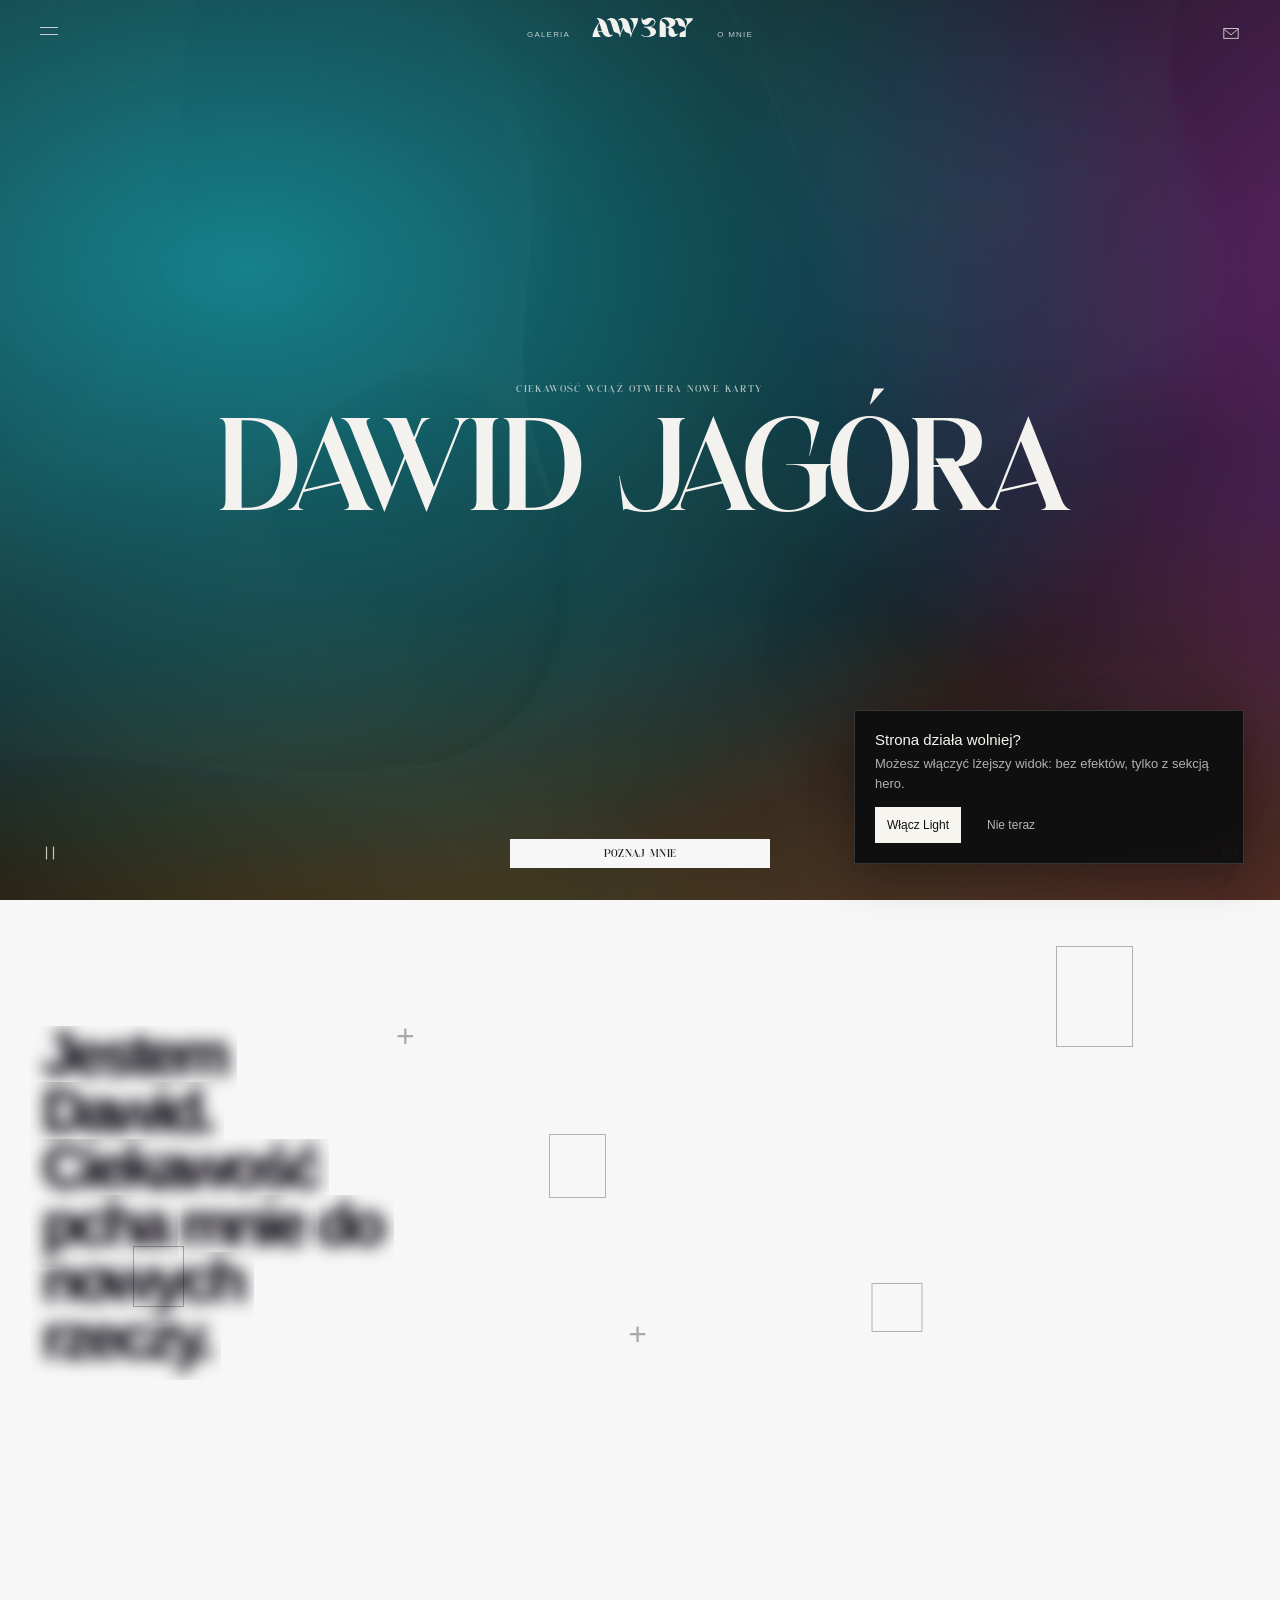
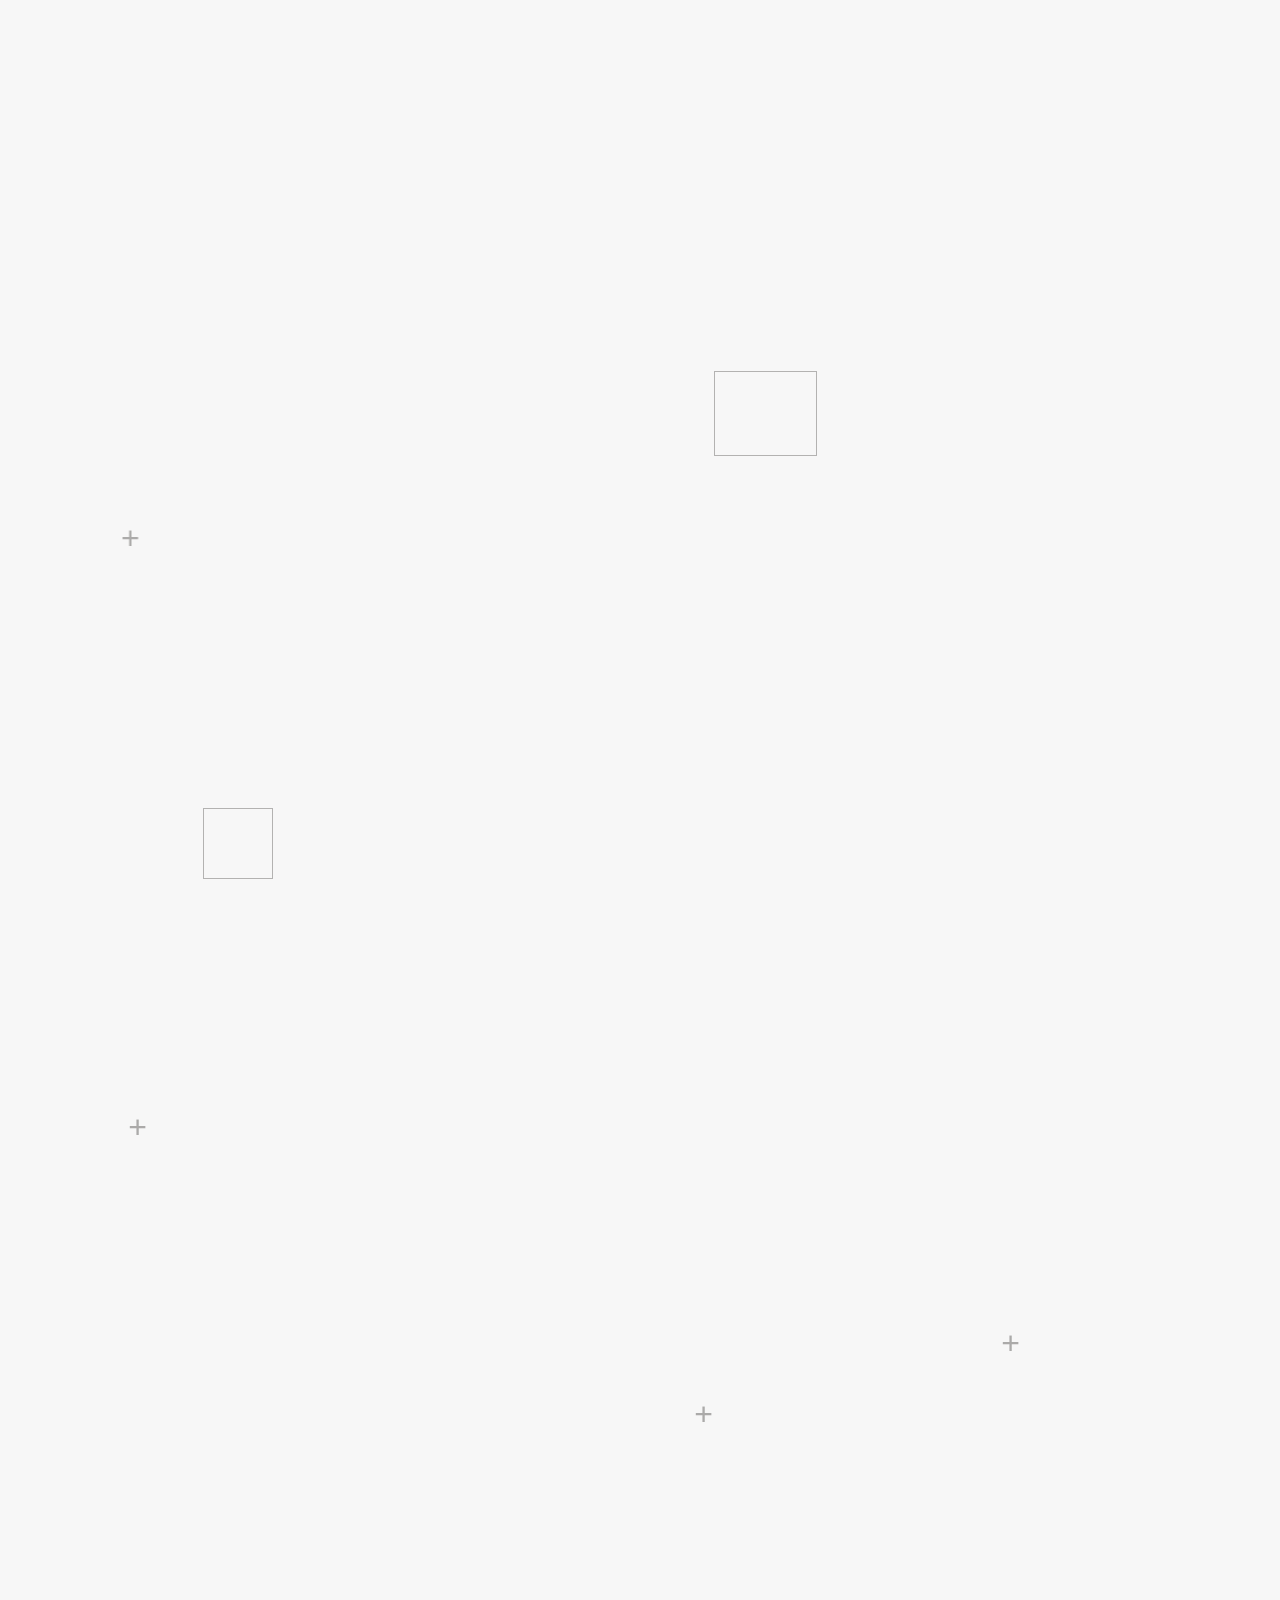
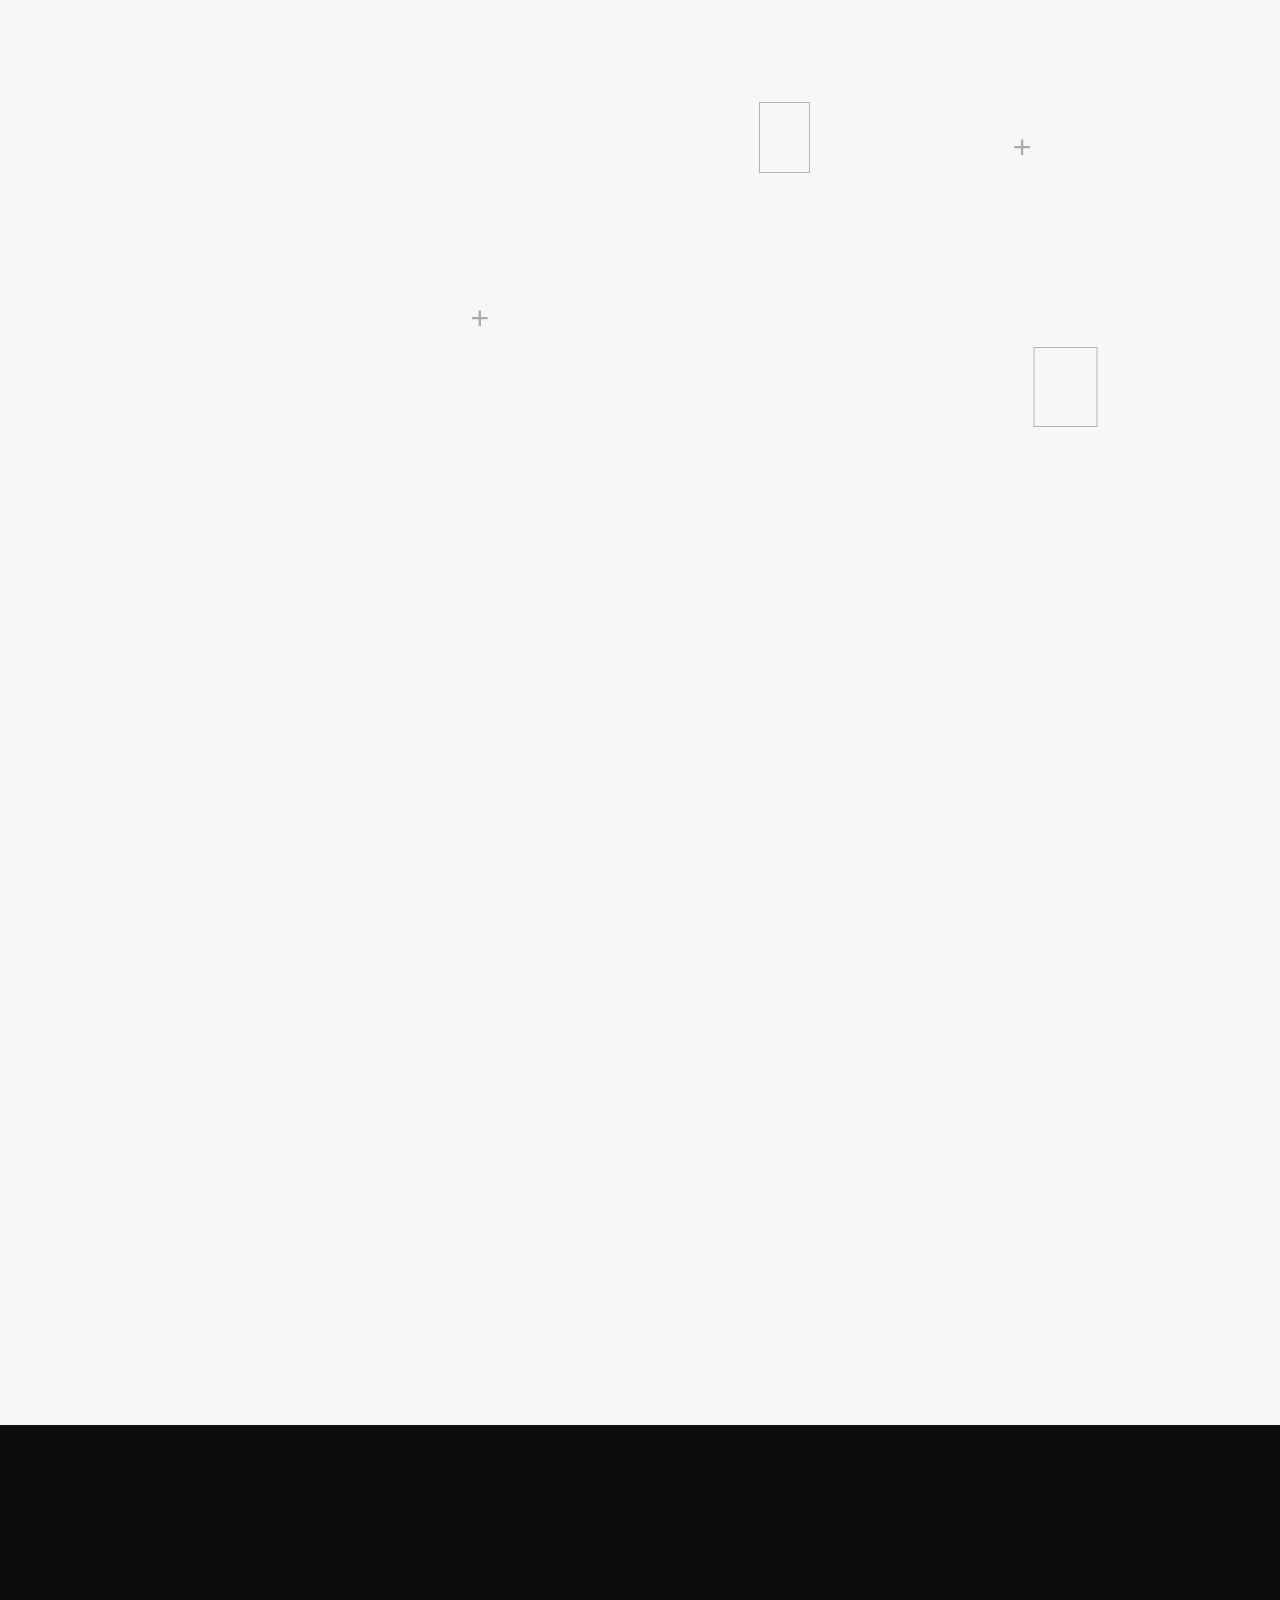
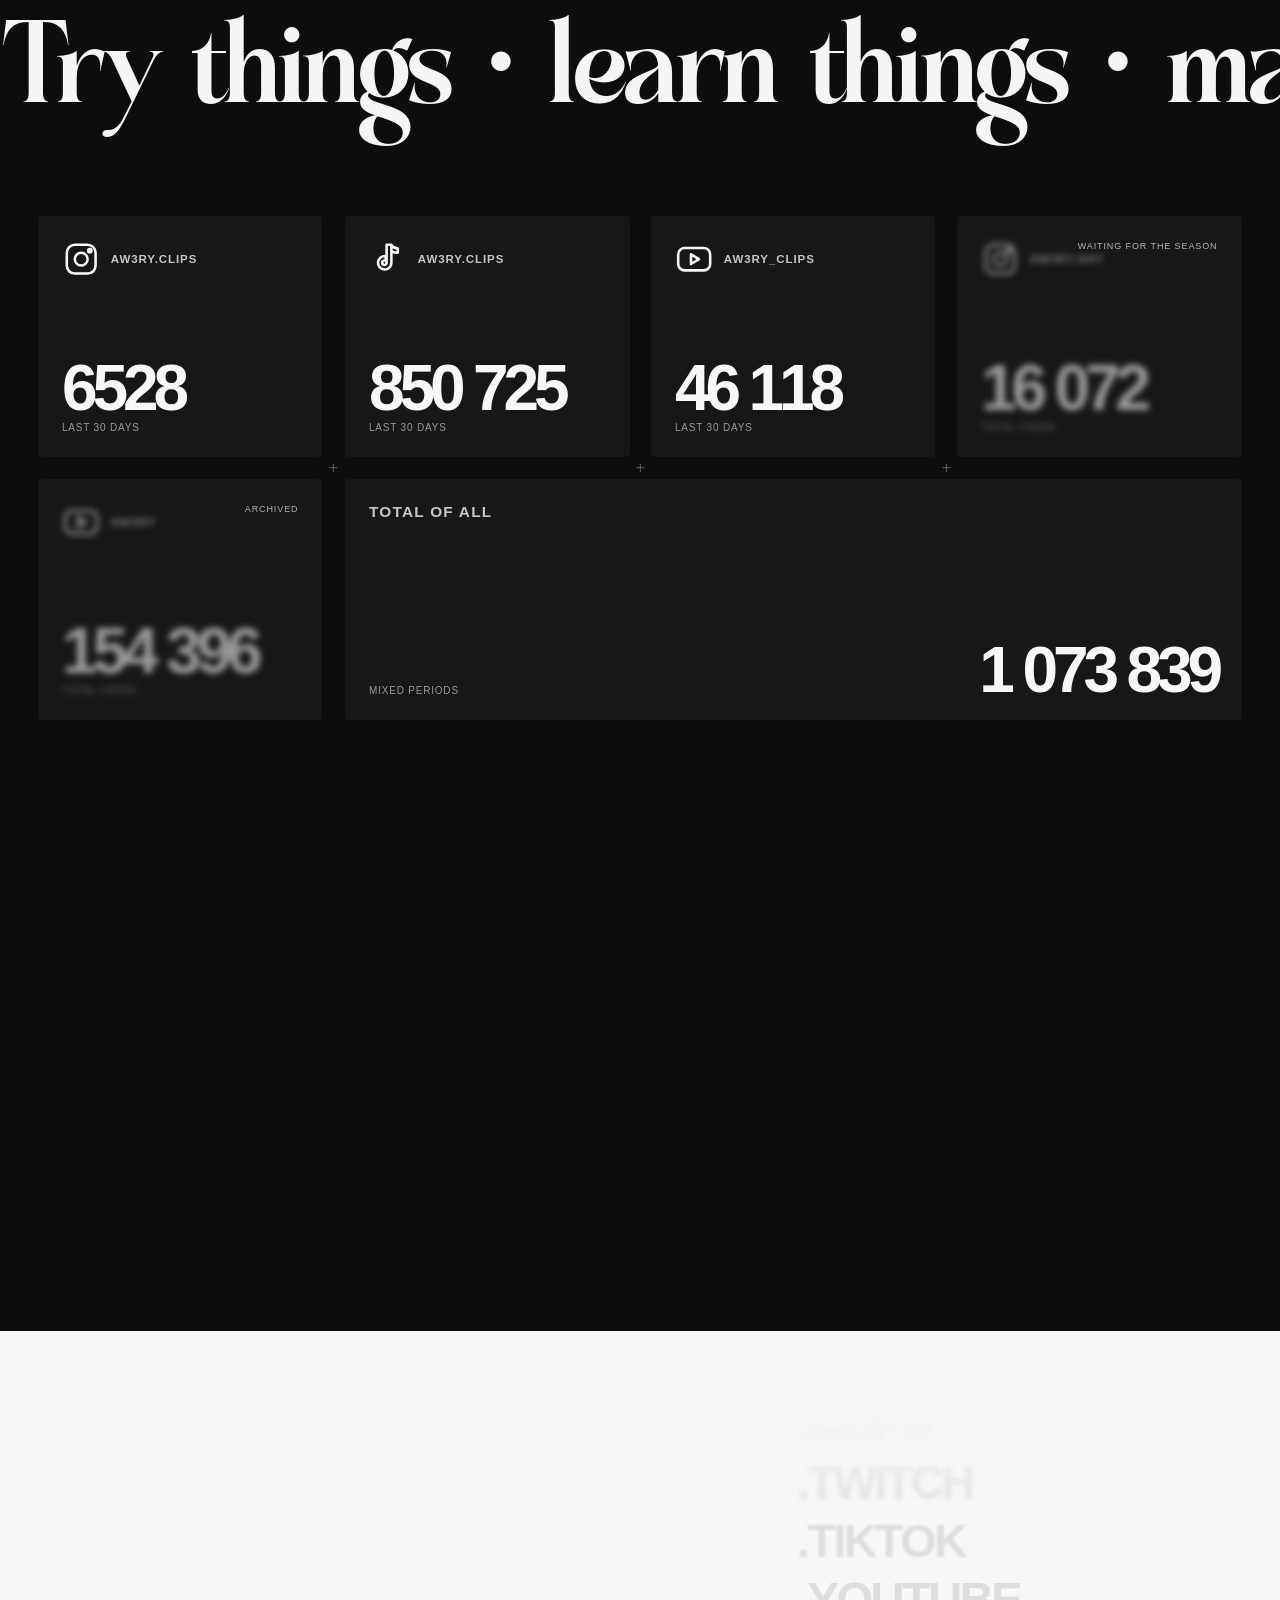
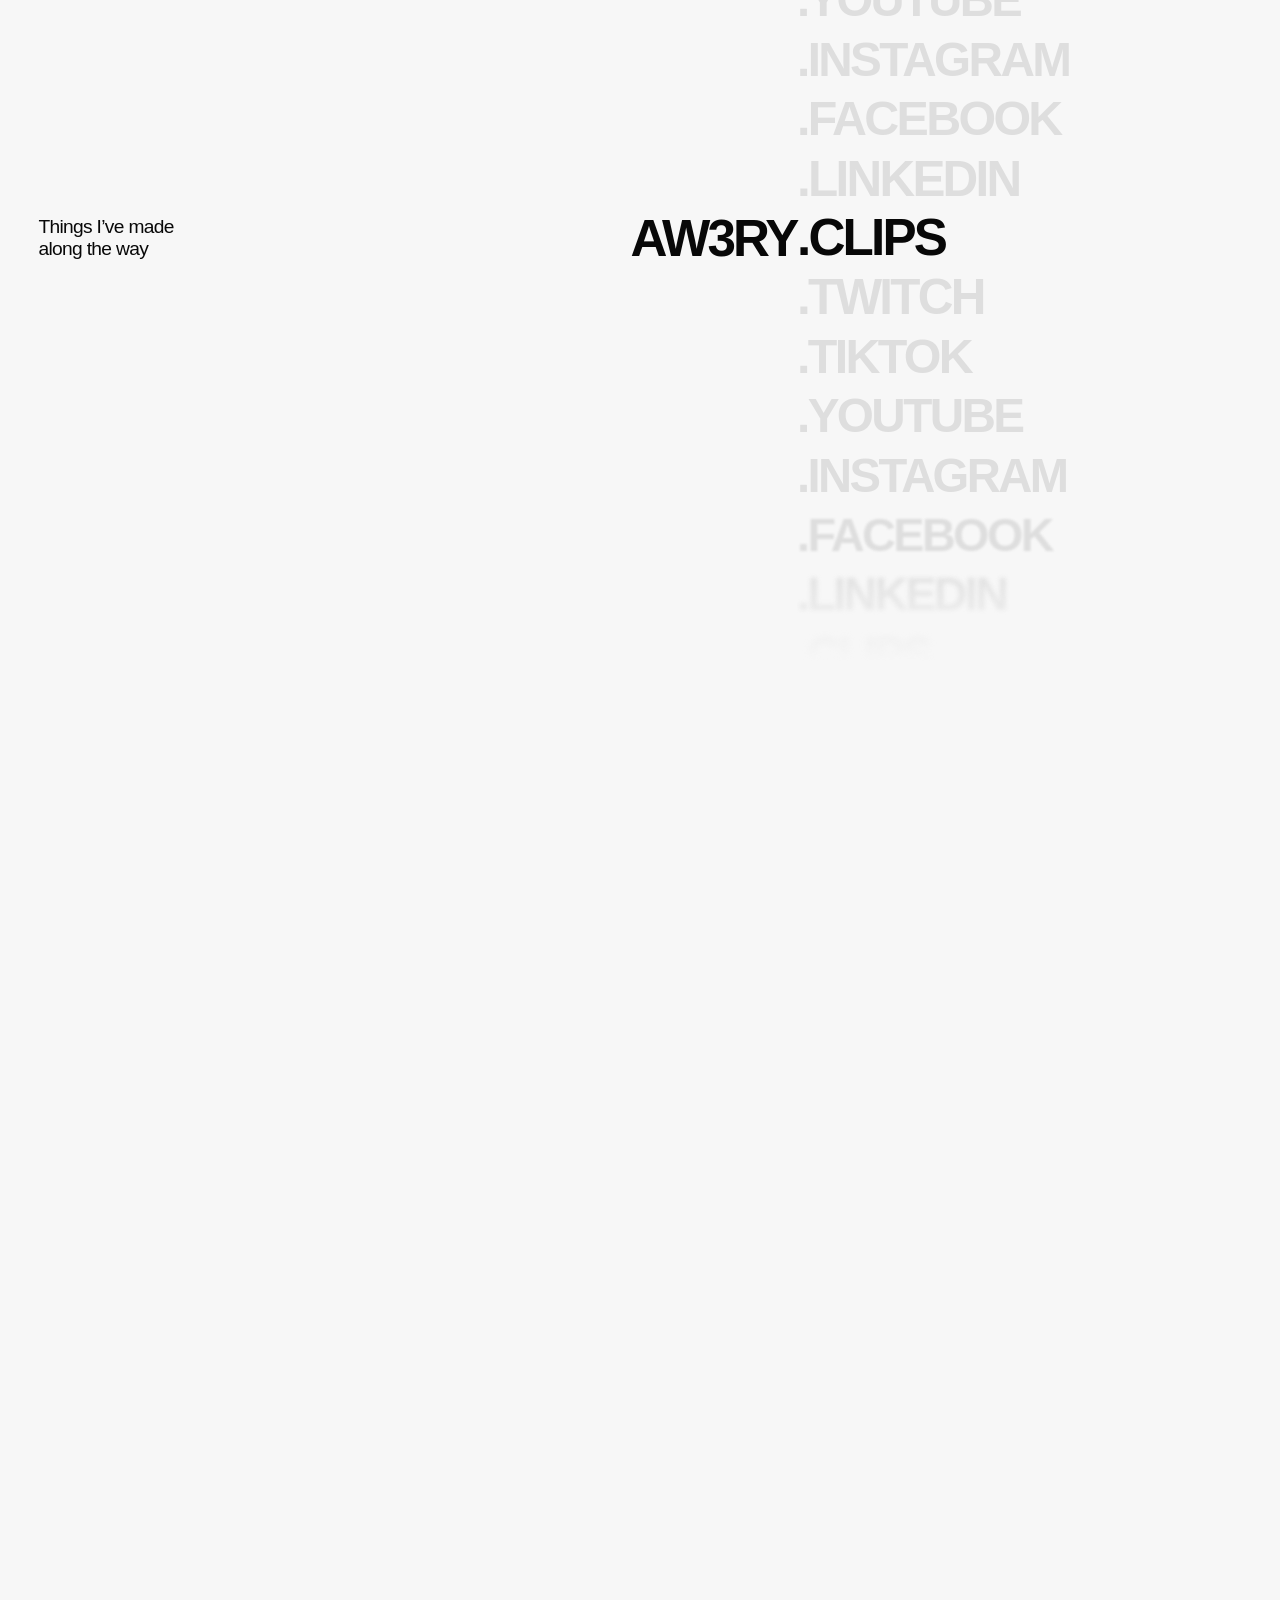
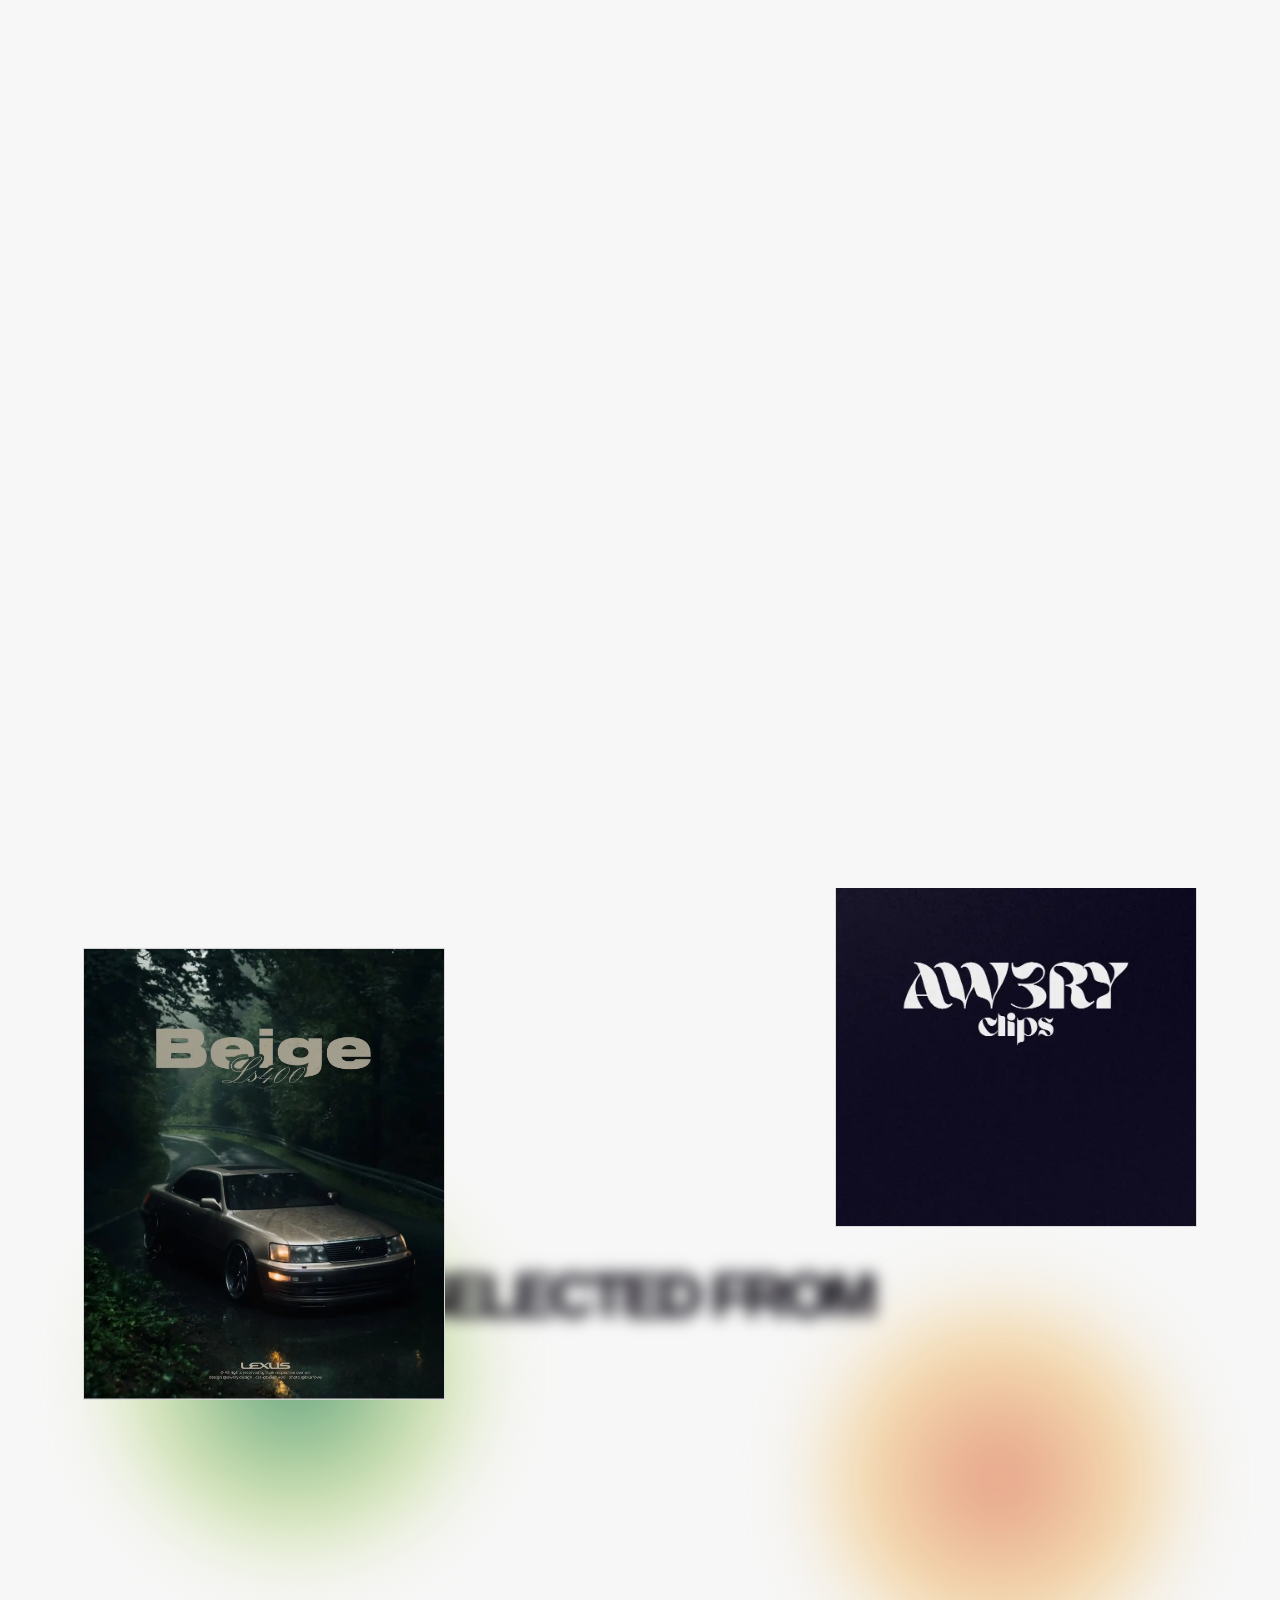
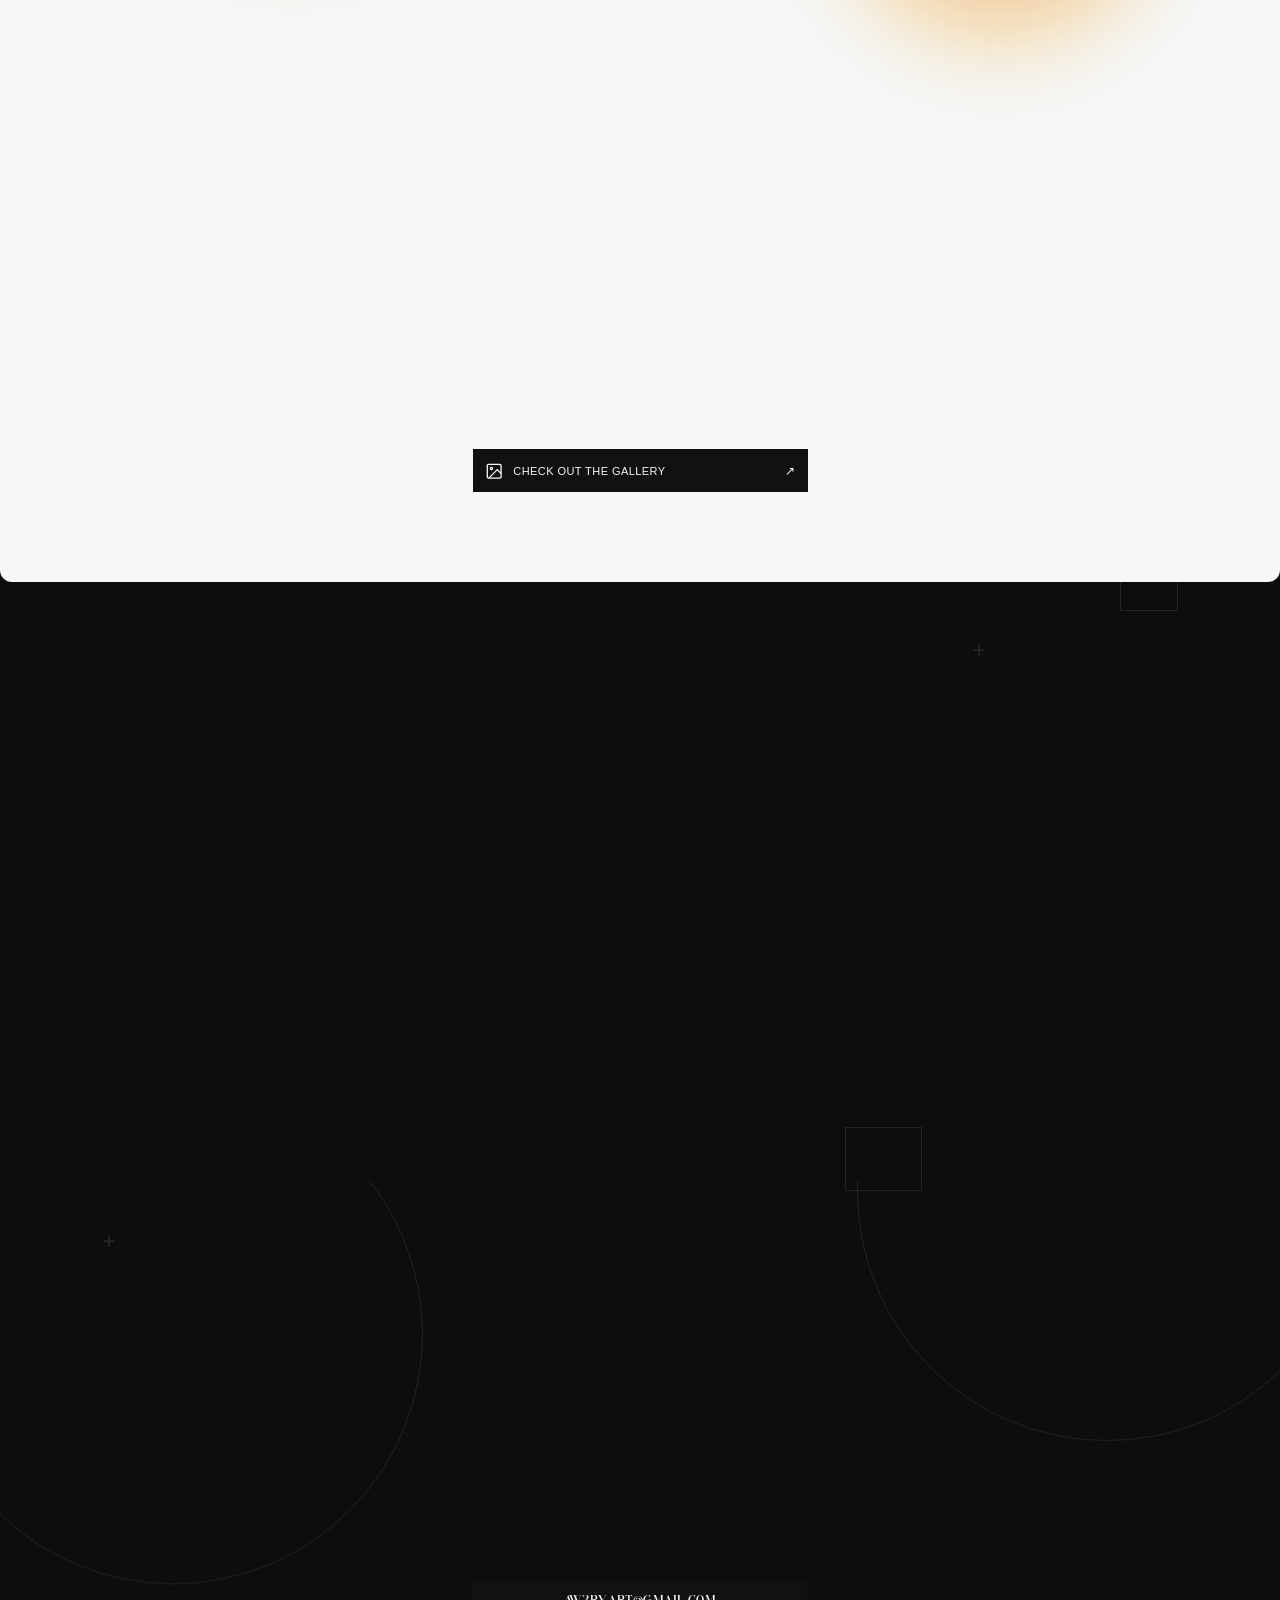
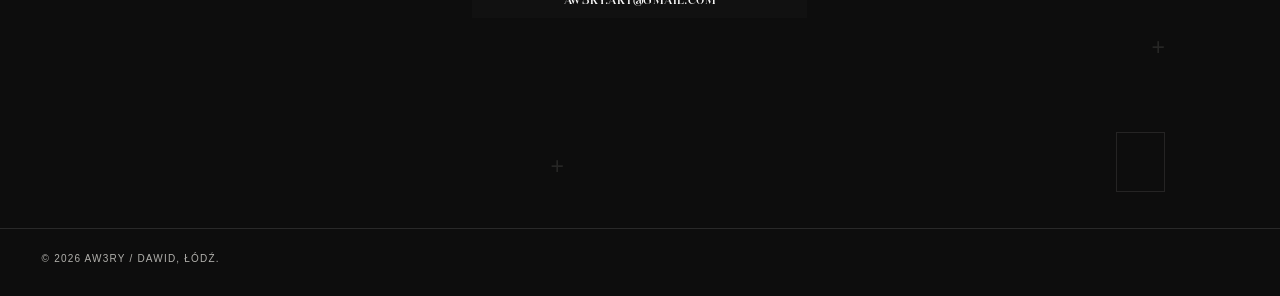
==== commit 507c29c8: "1.1.1" ====
--- a/index.html
+++ b/index.html
@@ -113,7 +113,7 @@
 
       <a class="logo" href="#top" aria-label="Strona główna AW3RY">AW3RY</a>
 
-      <a class="header-link header-link--right" href="#about" aria-label="O Dawidzie">O mnie</a>
+      <a class="header-link header-link--right" href="#top" aria-label="Strona główna AW3RY">O mnie</a>
 
       <div class="header-side header-side--right">
         <a class="envelope-button" href="#contact" aria-label="Przejdź do kontaktu">
@@ -128,7 +128,7 @@
 
     <nav class="site-nav" id="siteNav" aria-label="Nawigacja główna">
       <div class="site-nav-panel">
-        <a href="#about" style="--i:0">O mnie</a>
+        <a href="#top" style="--i:0">O mnie</a>
         <a href="#path" style="--i:1">Kilka ważnych momentów</a>
         <a href="#instagram" style="--i:2">Wybrane prace</a>
         <a href="#contact" style="--i:3">Napisz do mnie</a>
@@ -148,6 +148,10 @@
             <span>Efekty wizualne</span>
             <input id="settingVfx" type="checkbox" data-preference="vfxEnabled">
           </label>
+          <label class="site-setting-toggle" for="settingLightMode">
+            <span>Tryb Light — tylko hero</span>
+            <input id="settingLightMode" type="checkbox" data-preference="lightModeEnabled">
+          </label>
           <label class="site-setting-volume" for="settingMusicVolume">
             <span>Głośność muzyki</span>
             <input id="settingMusicVolume" type="range" min="0" max="1" step="0.01" data-preference="volume">
@@ -184,6 +188,16 @@
 
       <a class="intro-link" href="#about">Poznaj mnie</a>
   </main>
+  <aside class="light-mode-prompt" id="lightModePrompt" aria-labelledby="lightModePromptTitle" role="status" hidden>
+    <div>
+      <h2 id="lightModePromptTitle">Strona działa wolniej?</h2>
+      <p>Możesz włączyć lżejszy widok: bez efektów, tylko z sekcją hero.</p>
+    </div>
+    <div class="light-mode-prompt-actions">
+      <button class="light-mode-prompt-enable" type="button" data-light-mode-enable>Włącz Light</button>
+      <button class="light-mode-prompt-dismiss" type="button" data-light-mode-dismiss>Nie teraz</button>
+    </div>
+  </aside>
   <canvas class="music-visualizer" aria-hidden="true"></canvas>
   <aside class="music-player" aria-label="Music player">
     <div class="music-player-details" id="musicPlayerDetails" aria-hidden="true" inert>
@@ -222,7 +236,7 @@
         <path d="M19.589 6.686a4.793 4.793 0 0 1-3.77-4.304V2h-3.156v13.672a2.896 2.896 0 0 1-2.888 2.9 2.896 2.896 0 0 1-2.888-2.9 2.896 2.896 0 0 1 2.888-2.9c.32 0 .63.05.92.15V9.7a6.1 6.1 0 0 0-.92-.07c-4.55 0-8.24 3.7-8.24 8.25s3.69 8.25 8.24 8.25c4.55 0 8.24-3.7 8.24-8.25V11a7.9 7.9 0 0 0 4.64 1.5V9.34a4.8 4.8 0 0 1-3.07-2.65z" />
       </svg>
     </a>
-    <audio class="music-player-audio" preload="metadata" src="assets/music/SONG1.mp3" hidden></audio>
+    <audio class="music-player-audio" preload="none" src="assets/music/SONG1.mp3" hidden></audio>
   </aside>
 
   <section class="section about about-feature tone-a" id="about">
--- a/css/style.css
+++ b/css/style.css
@@ -1,13 +1,13 @@
 @font-face {
   font-family: 'Ashing';
   src: url('../assets/fonts/typogama-ahsing.otf') format('opentype');
-  font-display: block;
+  font-display: swap;
 }
 
 @font-face {
   font-family: 'Atavian';
   src: url('../assets/fonts/Atavian-REGULAR.otf') format('opentype');
-  font-display: block;
+  font-display: swap;
 }
 
 :root {
@@ -279,6 +279,64 @@
   opacity: 0;
   filter: blur(18px);
   animation: title-in 0.7s cubic-bezier(.16, 1, .3, 1) .08s forwards, title-out 0.5s ease .78s forwards;
+}
+
+.light-mode-prompt {
+  position: fixed;
+  right: clamp(16px, 3vw, 36px);
+  bottom: clamp(16px, 3vw, 36px);
+  z-index: 2100;
+  display: grid;
+  gap: 14px;
+  width: min(390px, calc(100vw - 32px));
+  padding: 20px;
+  border: 1px solid rgba(255, 255, 255, .16);
+  background: rgba(15, 15, 16, .96);
+  color: #f7f5f0;
+  box-shadow: 0 12px 40px rgba(0, 0, 0, .28);
+}
+
+.light-mode-prompt[hidden] {
+  display: none;
+}
+
+.light-mode-prompt h2,
+.light-mode-prompt p {
+  margin: 0;
+}
+
+.light-mode-prompt h2 {
+  font-size: 15px;
+  font-weight: 500;
+}
+
+.light-mode-prompt p {
+  margin-top: 6px;
+  color: rgba(247, 245, 240, .7);
+  font-size: 13px;
+  line-height: 1.5;
+}
+
+.light-mode-prompt-actions {
+  display: flex;
+  align-items: center;
+  gap: 14px;
+}
+
+.light-mode-prompt-actions button {
+  min-height: 36px;
+  padding: 0 12px;
+  font-size: 12px;
+}
+
+.light-mode-prompt-enable {
+  background: #f7f5f0;
+  color: #111;
+}
+
+.light-mode-prompt-dismiss {
+  background: transparent;
+  color: rgba(247, 245, 240, .72);
 }
 
 @keyframes loader-fade {
@@ -1731,6 +1789,42 @@
   filter: saturate(.45) brightness(.76);
 }
 
+html.light-mode body:has(> .personal-home) > :not(.personal-home) {
+  display: none !important;
+}
+
+html.light-mode,
+html.light-mode body,
+html.light-mode .personal-home {
+  background: #0c0d0f;
+}
+
+html.light-mode *,
+html.light-mode *::before,
+html.light-mode *::after {
+  animation: none !important;
+  transition: none !important;
+  filter: none !important;
+  backdrop-filter: none !important;
+  -webkit-backdrop-filter: none !important;
+  scroll-behavior: auto !important;
+}
+
+html.light-mode .hero-liquid-bg,
+html.light-mode .personal-home .hero-liquid-bg::after {
+  display: none !important;
+}
+
+html.light-mode .personal-home .site-header {
+  opacity: 1;
+  transform: none;
+}
+
+html.light-mode .personal-home .intro h1,
+html.light-mode .personal-home .intro .eyebrow {
+  opacity: 1;
+}
+
 .reveal.is-visible,
 .section.is-visible,
 .about-grid.is-visible,
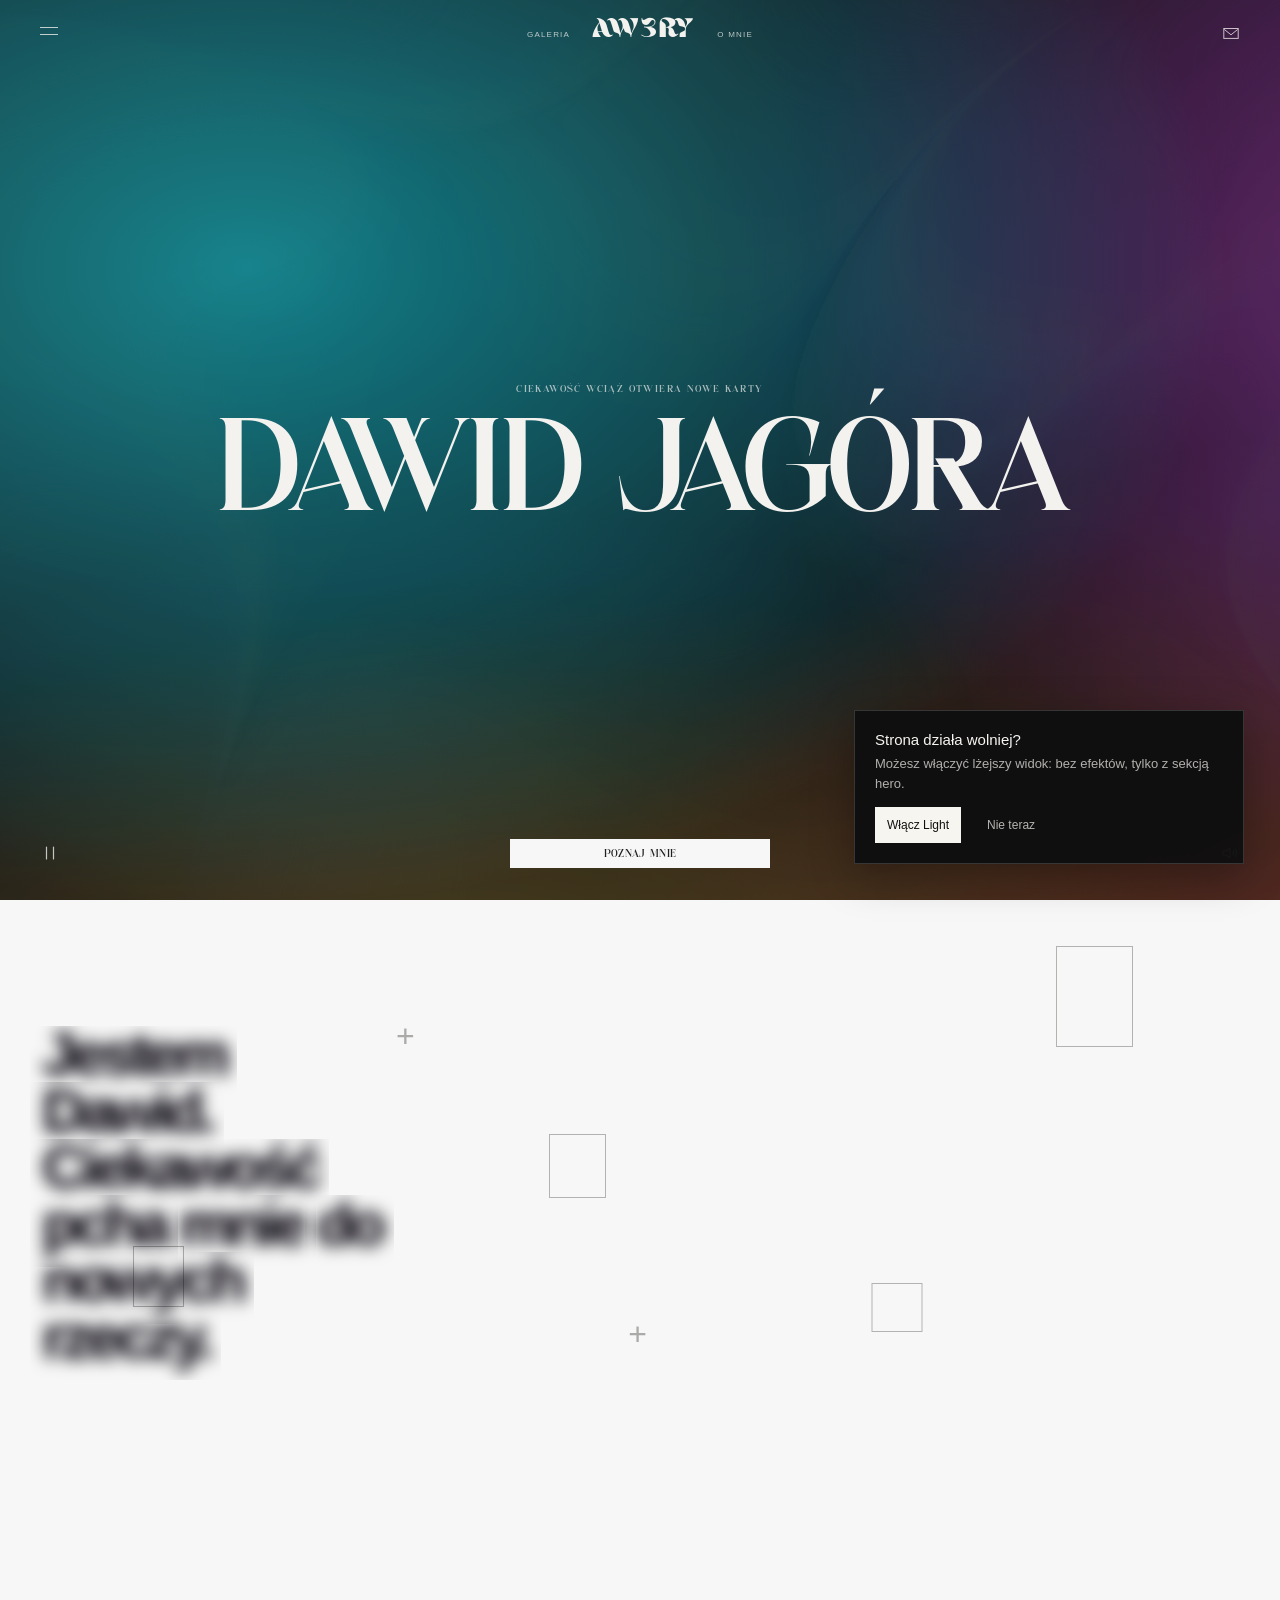
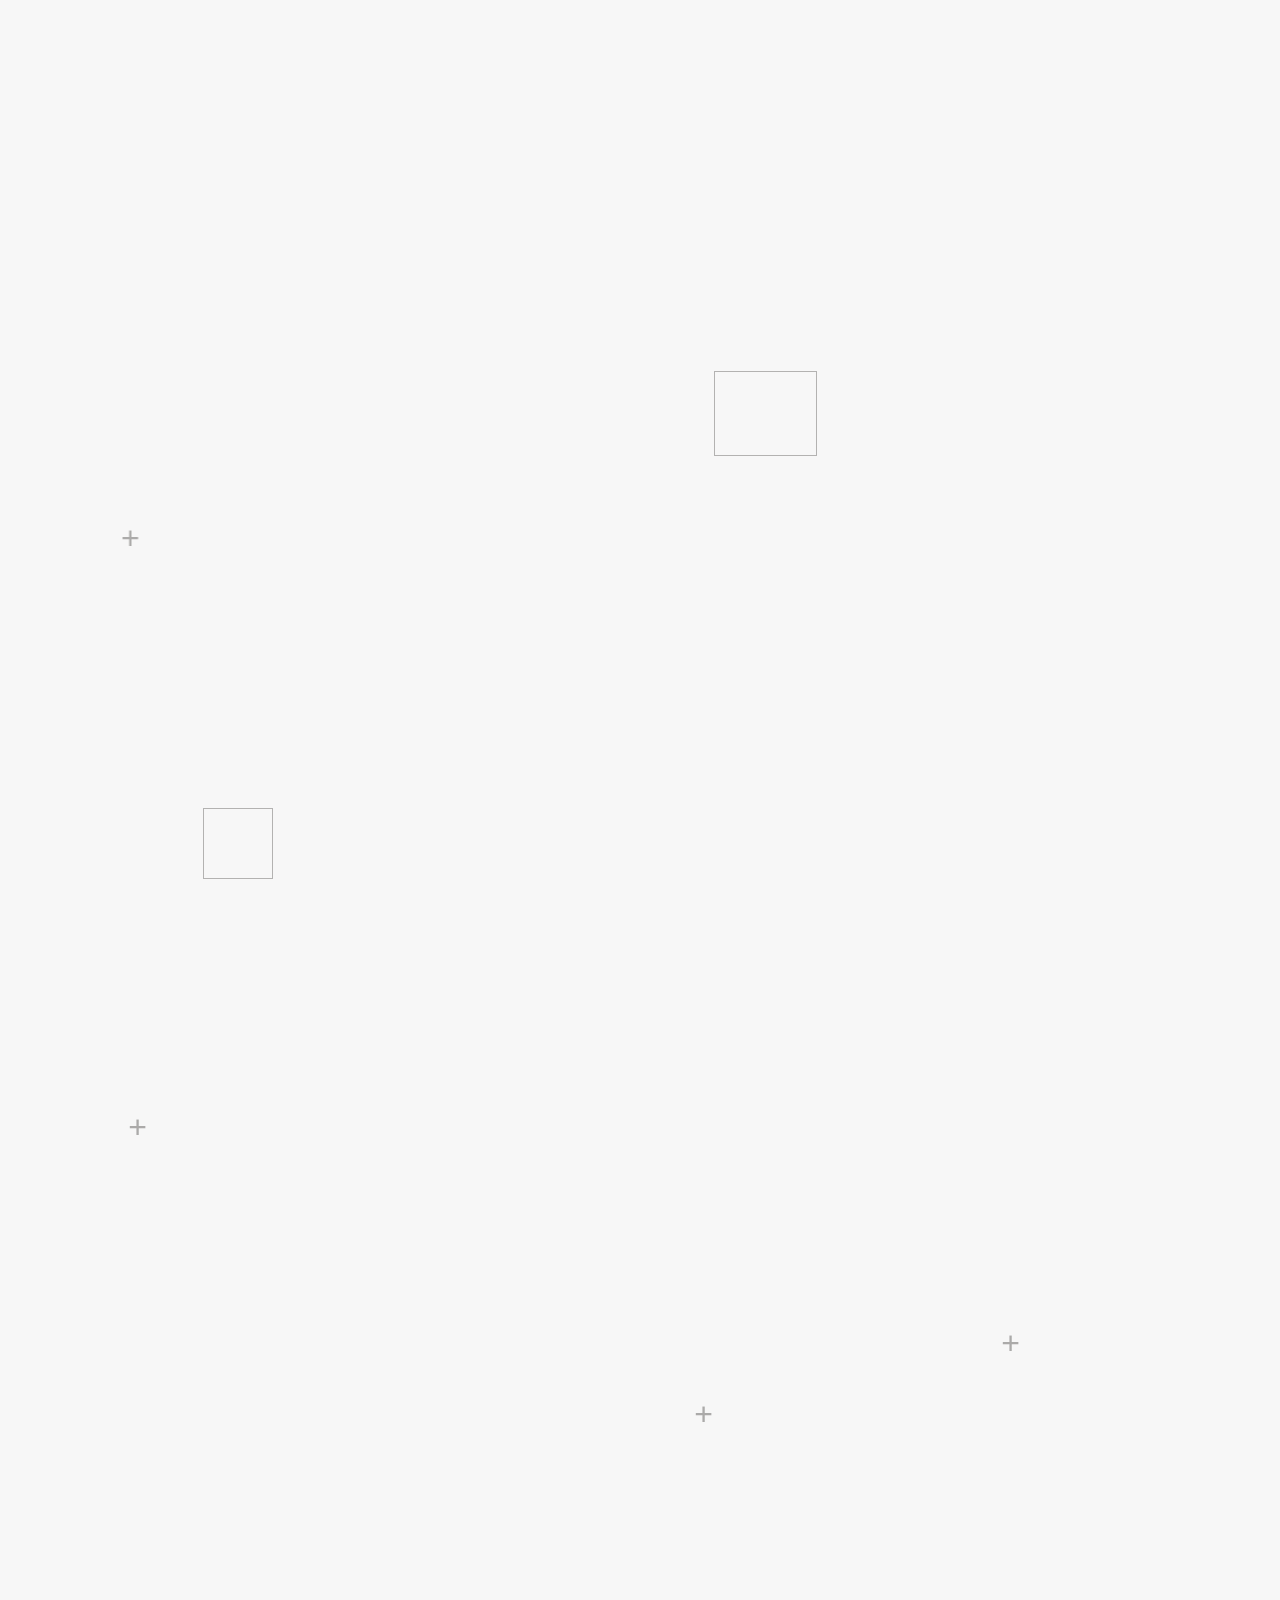
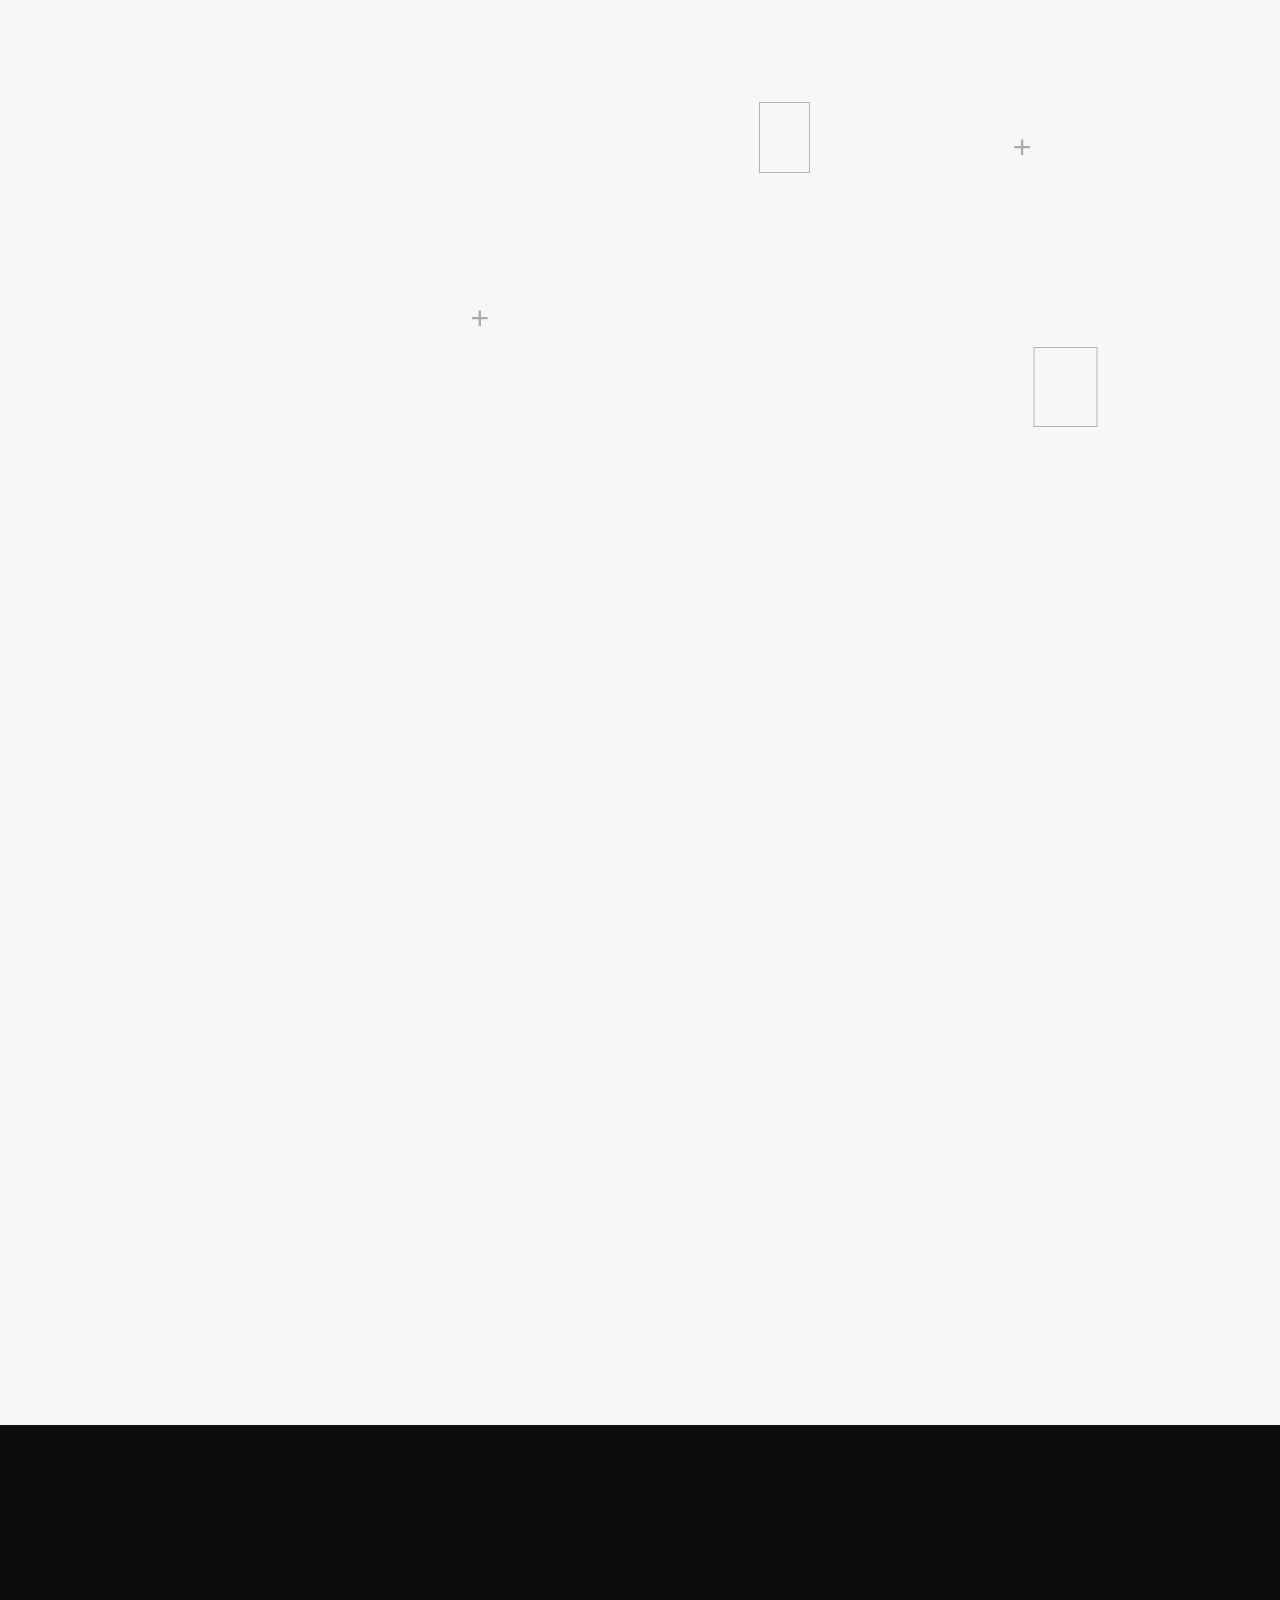
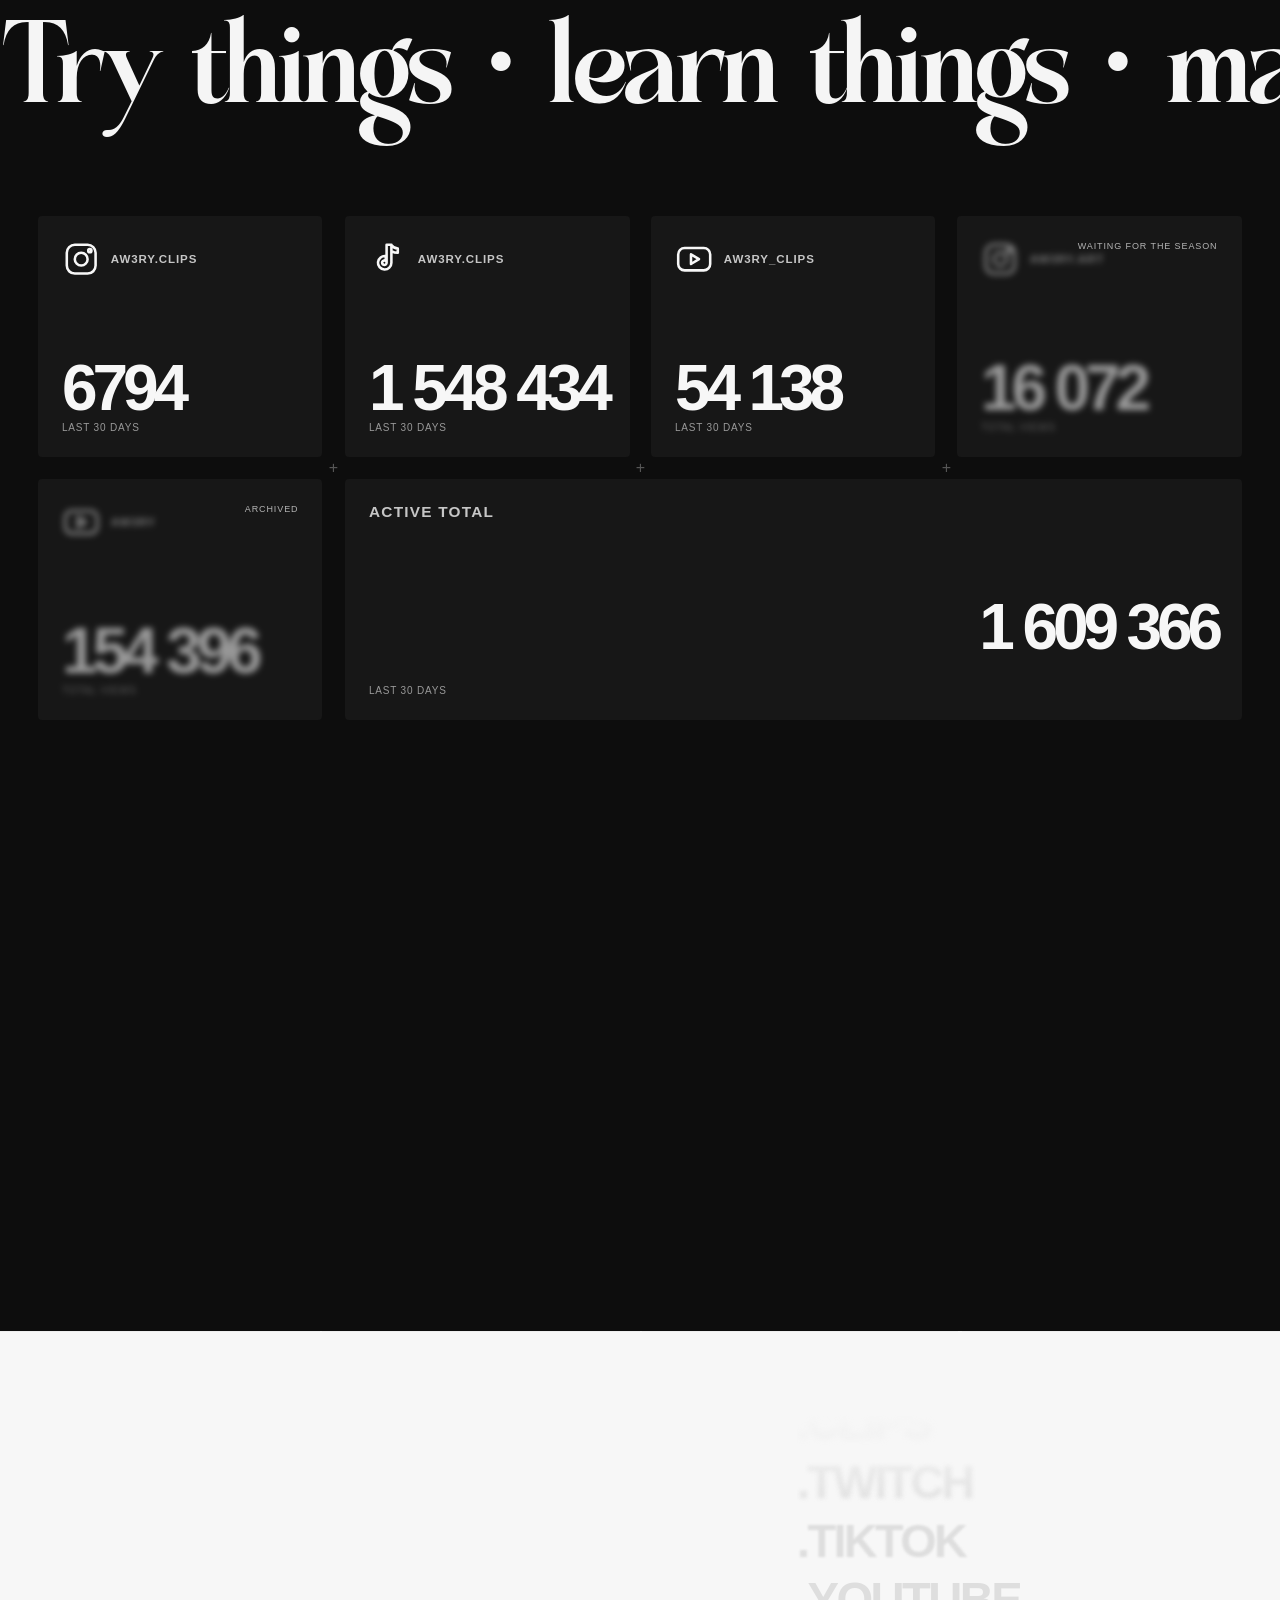
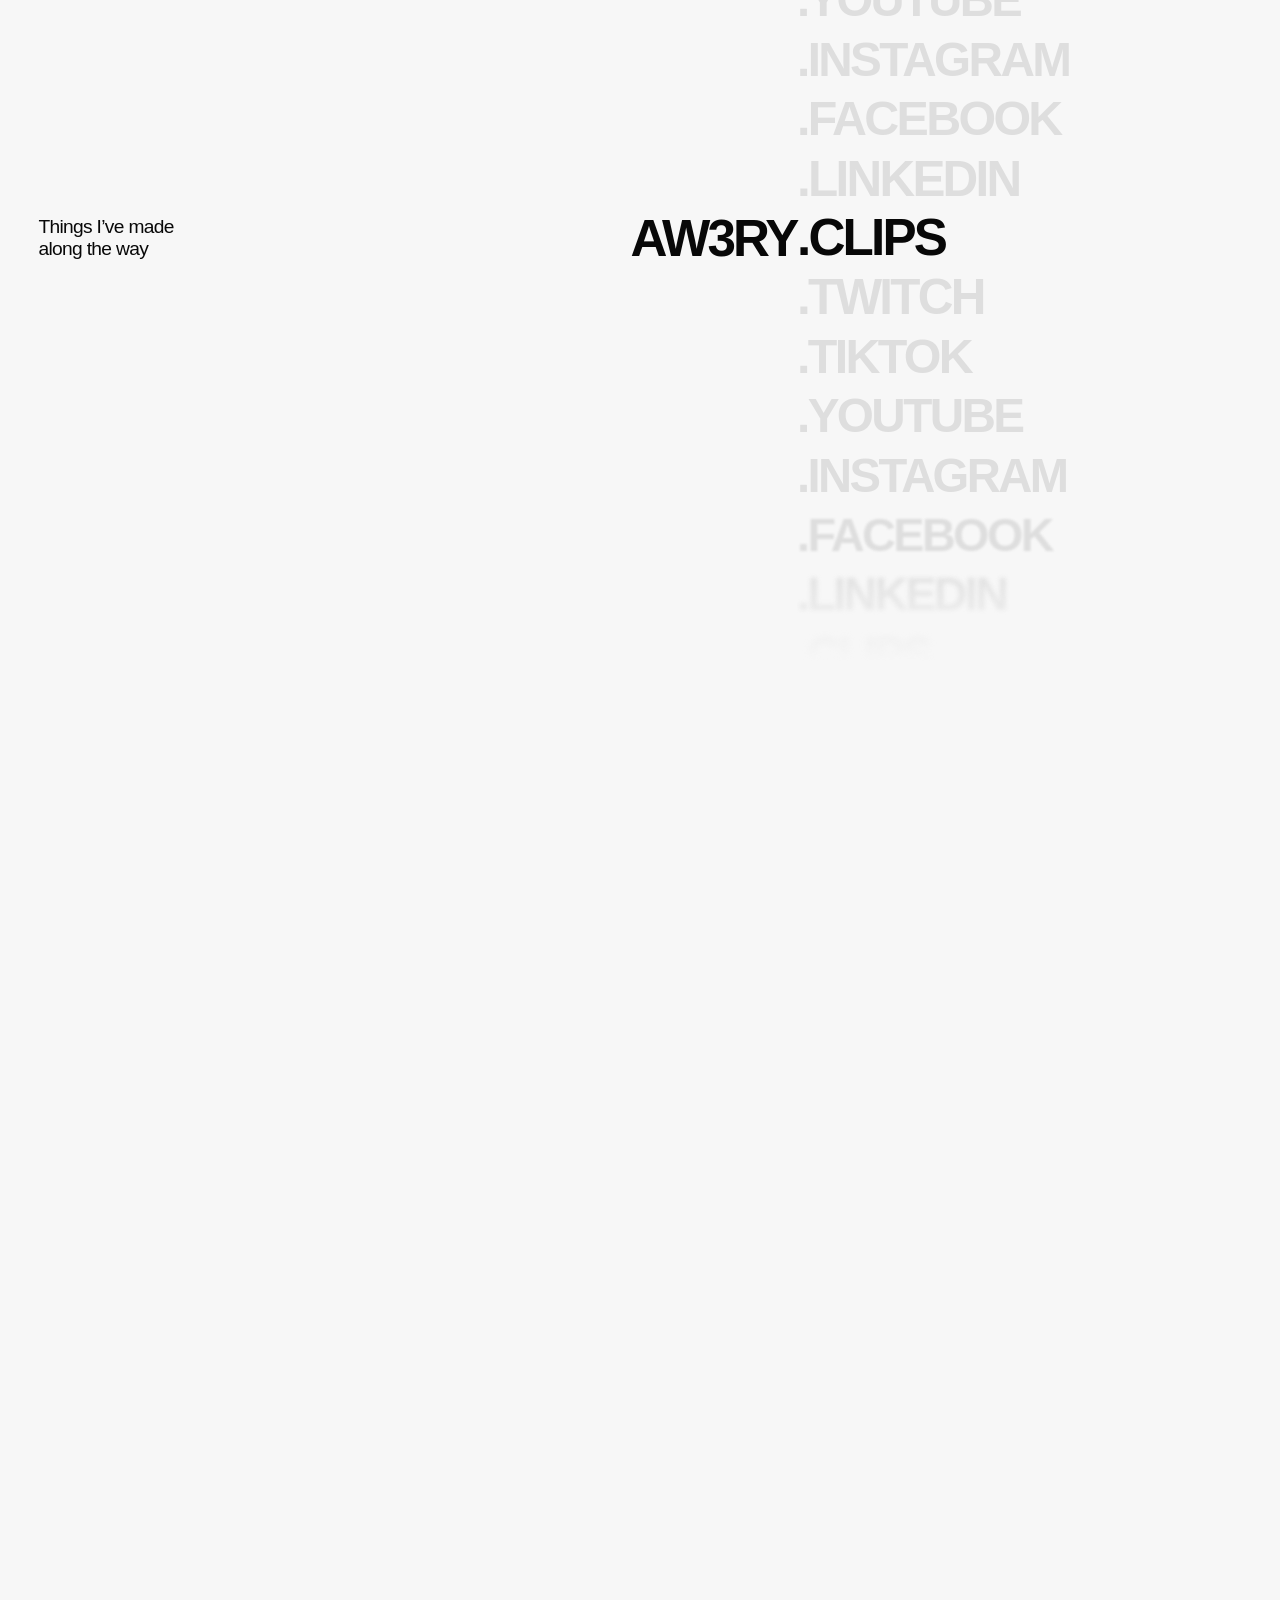
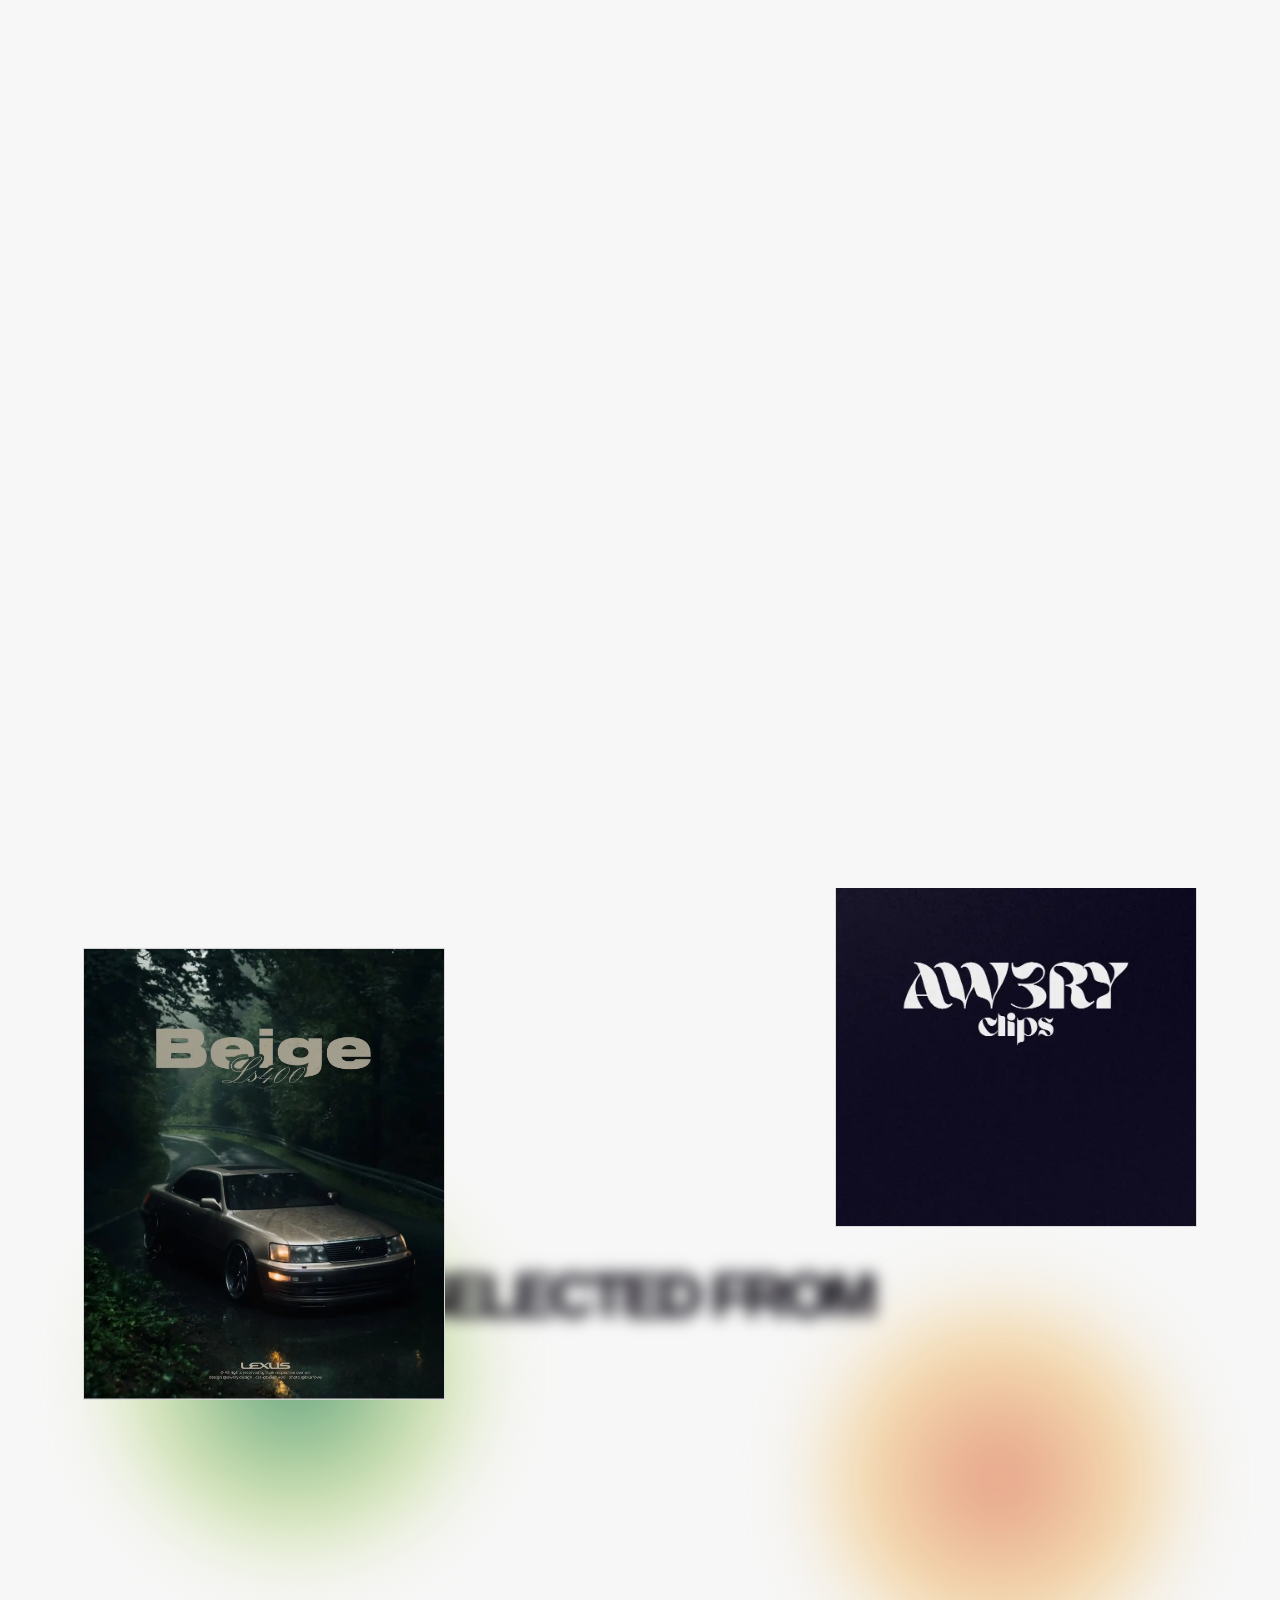
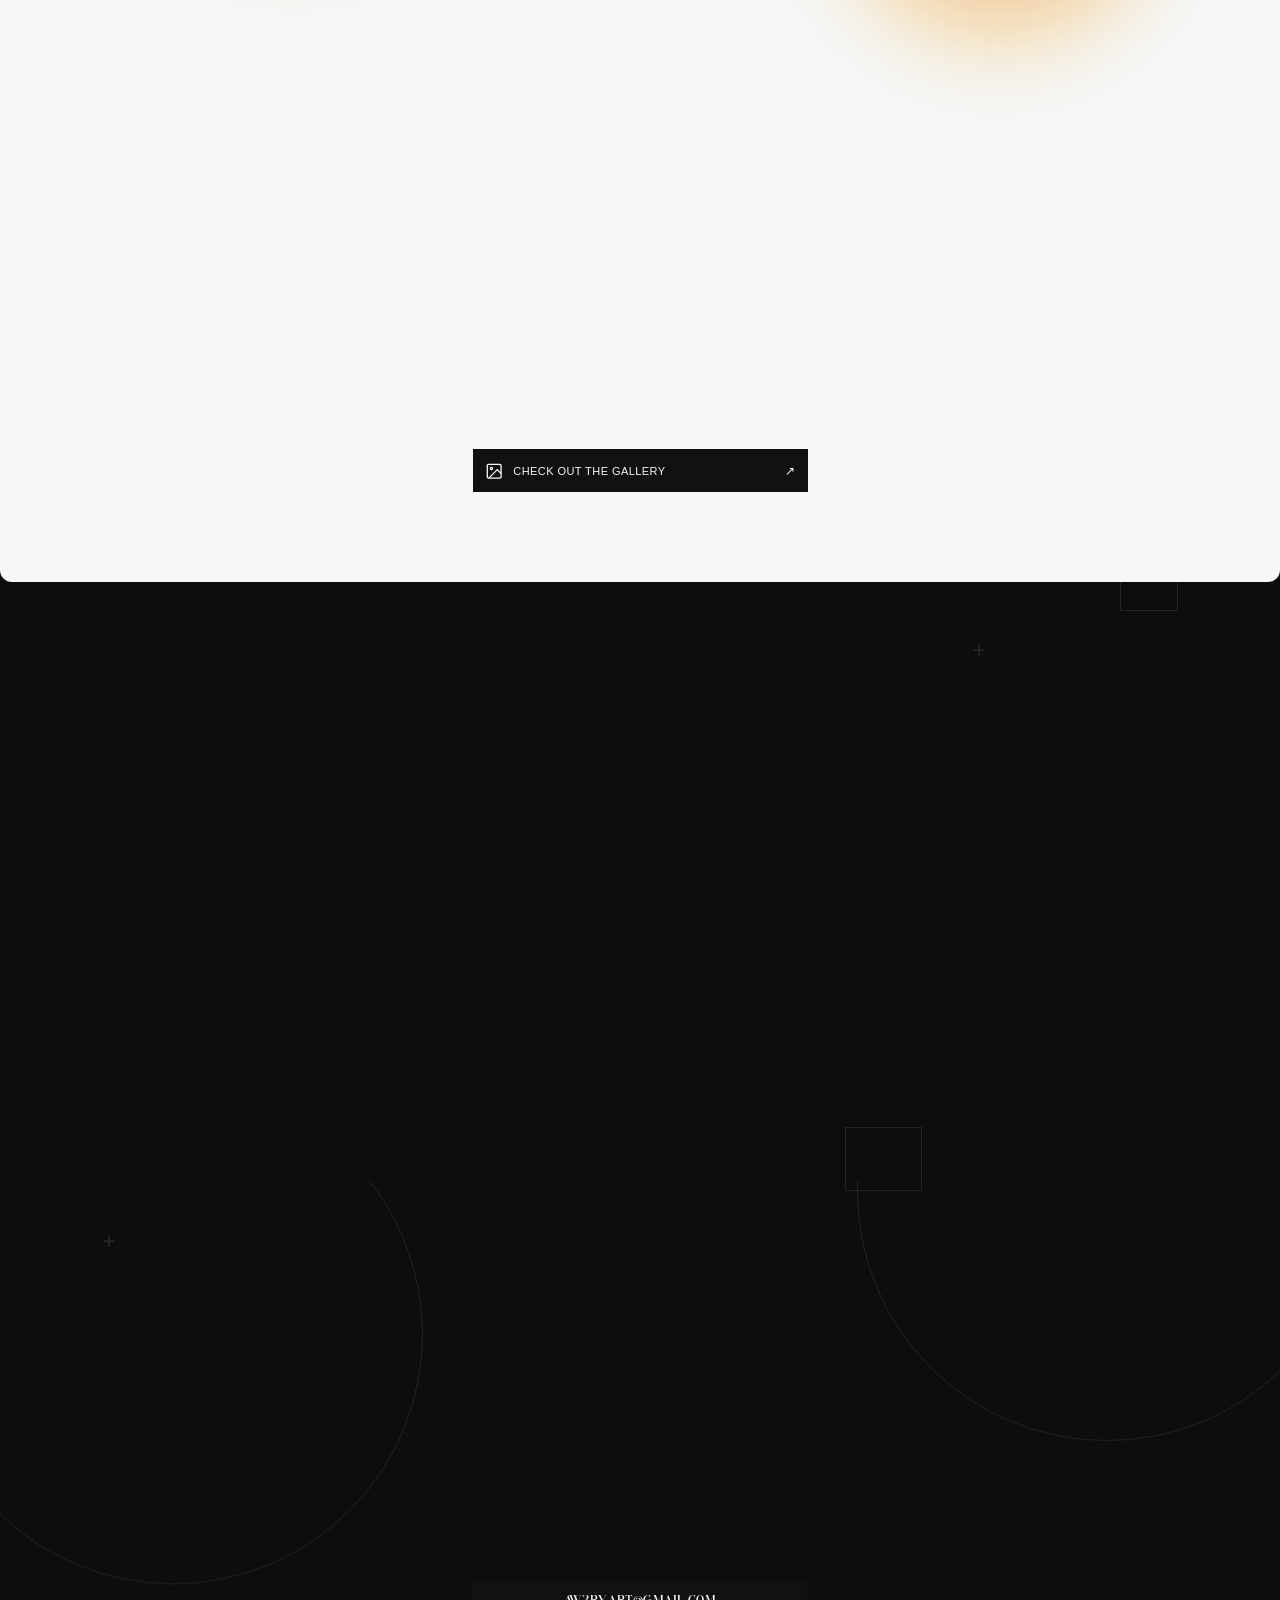
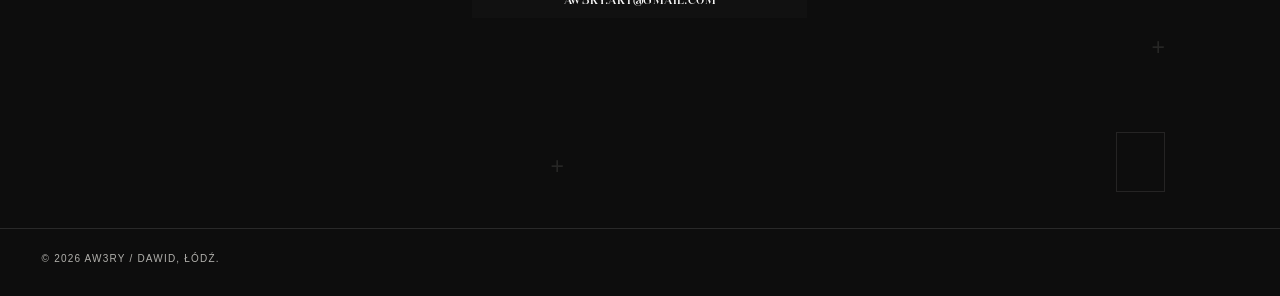
==== commit 66c8d94f: "232" ====
--- a/index.html
+++ b/index.html
@@ -409,10 +409,10 @@
       </div>
       <div class="future-goal-cell future-goal-cell--total">
         <div class="future-goal-card future-goal-card--stat">
-          <div class="future-goal-stat future-goal-stat--total" data-social-stat="total" data-period="mixed">
-            <span class="future-goal-platform-name">TOTAL OF ALL</span>
+          <div class="future-goal-stat future-goal-stat--total" data-social-stat="total" data-period="last-30-days">
+            <span class="future-goal-platform-name">ACTIVE TOTAL</span>
             <strong data-social-value="—">—</strong>
-            <small>MIXED PERIODS</small>
+            <small>LAST 30 DAYS</small>
           </div>
         </div>
       </div>
